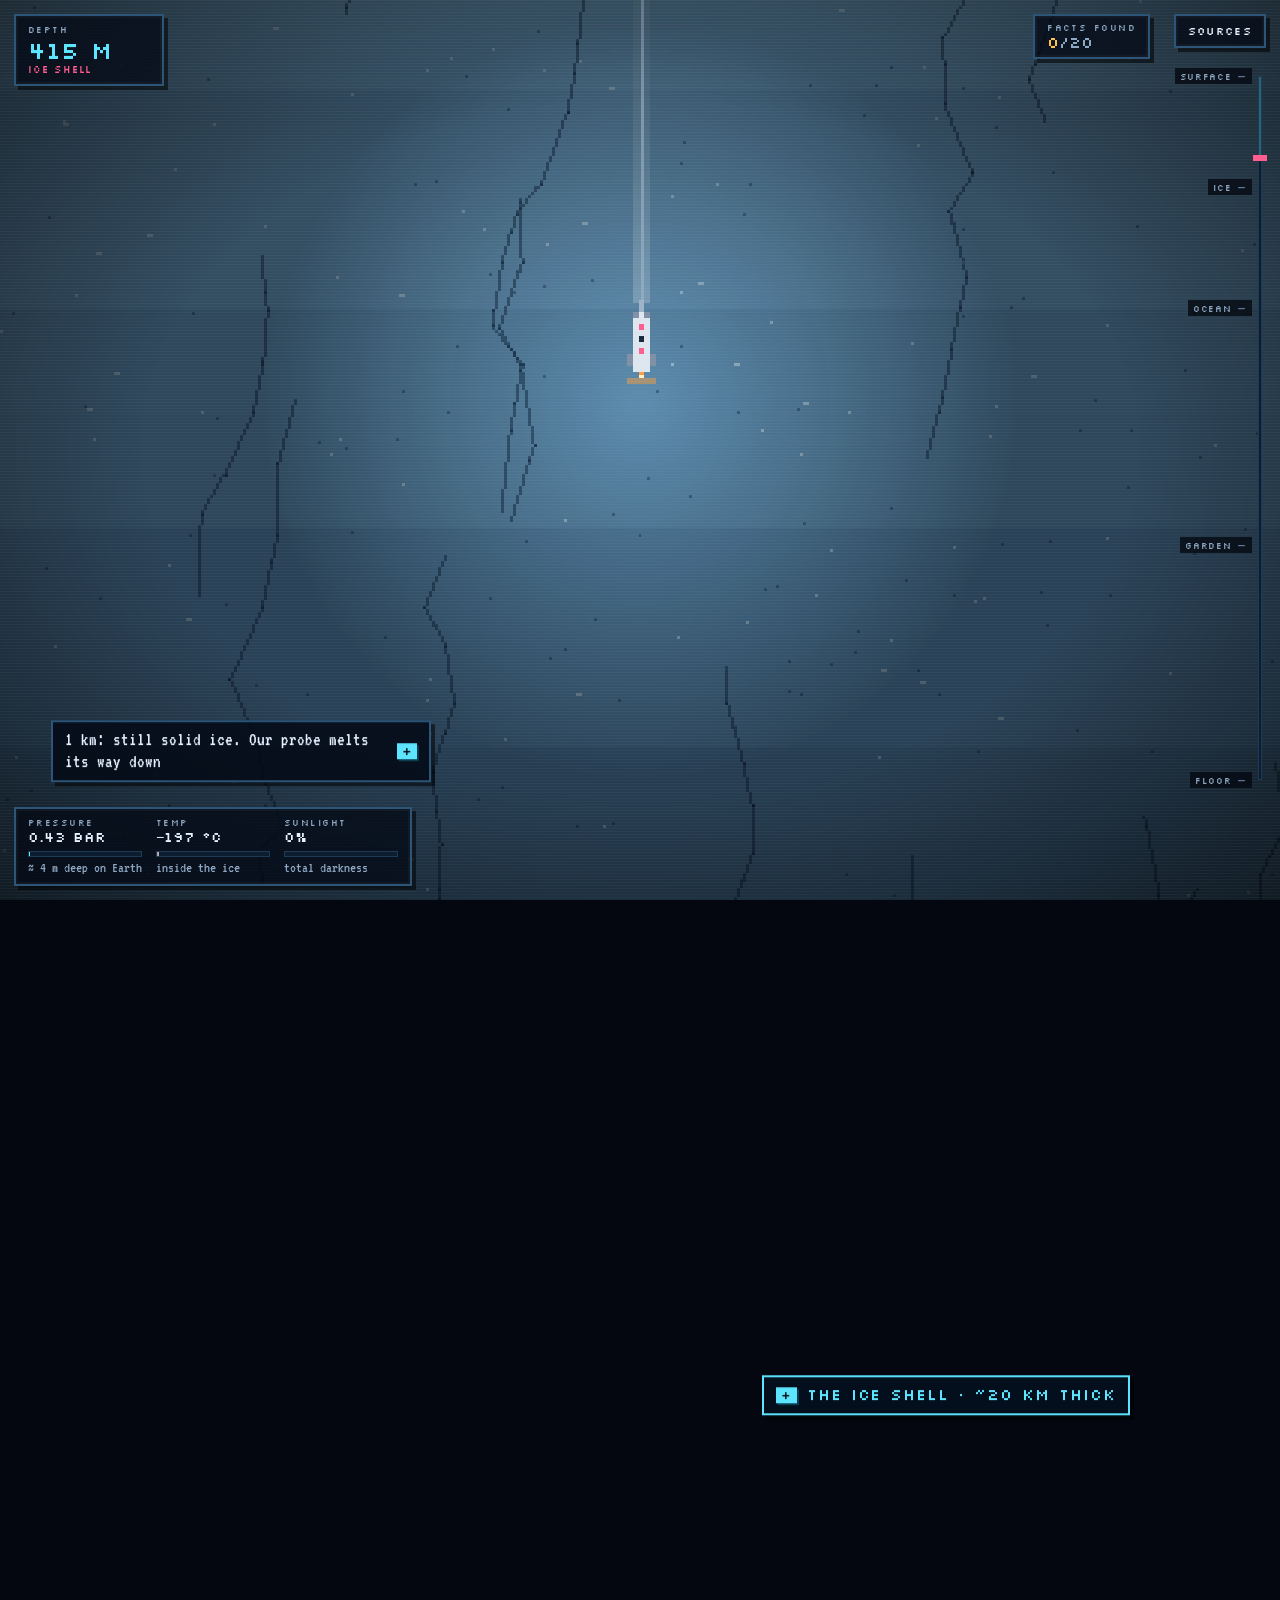
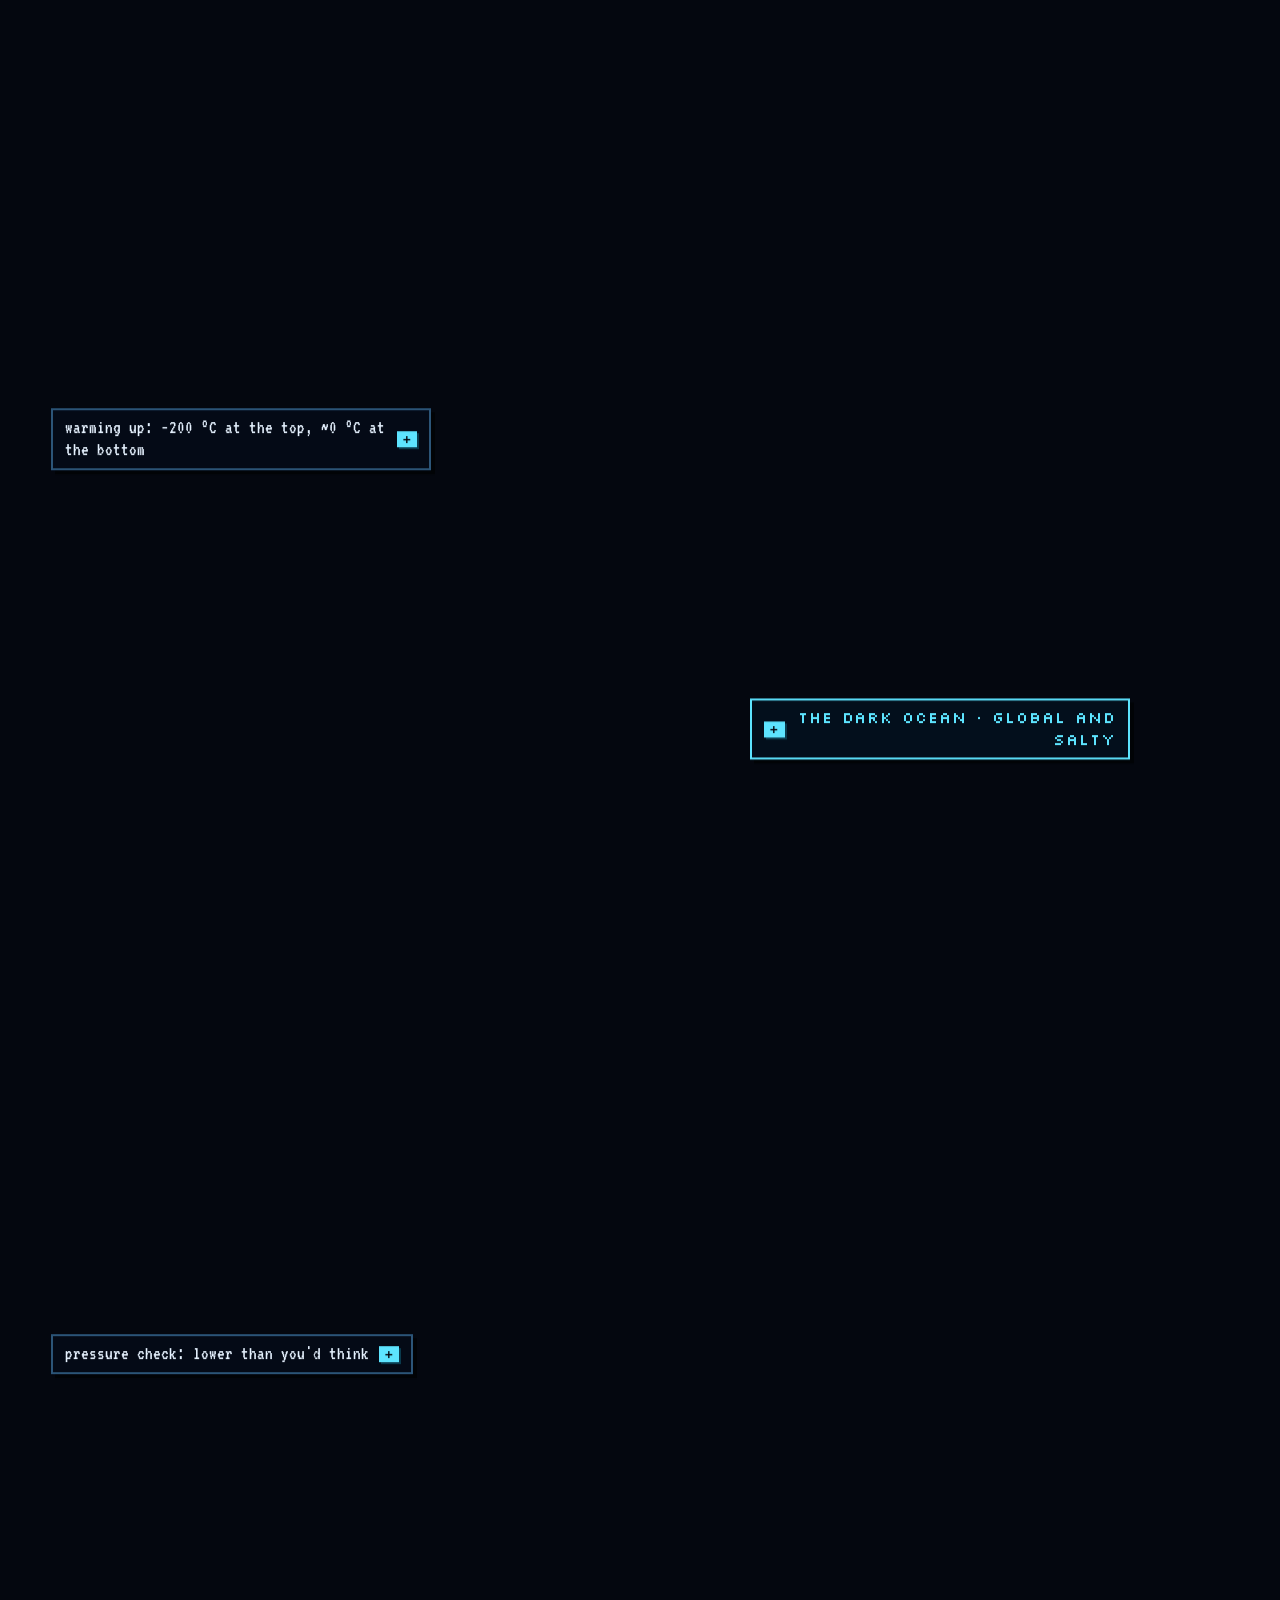
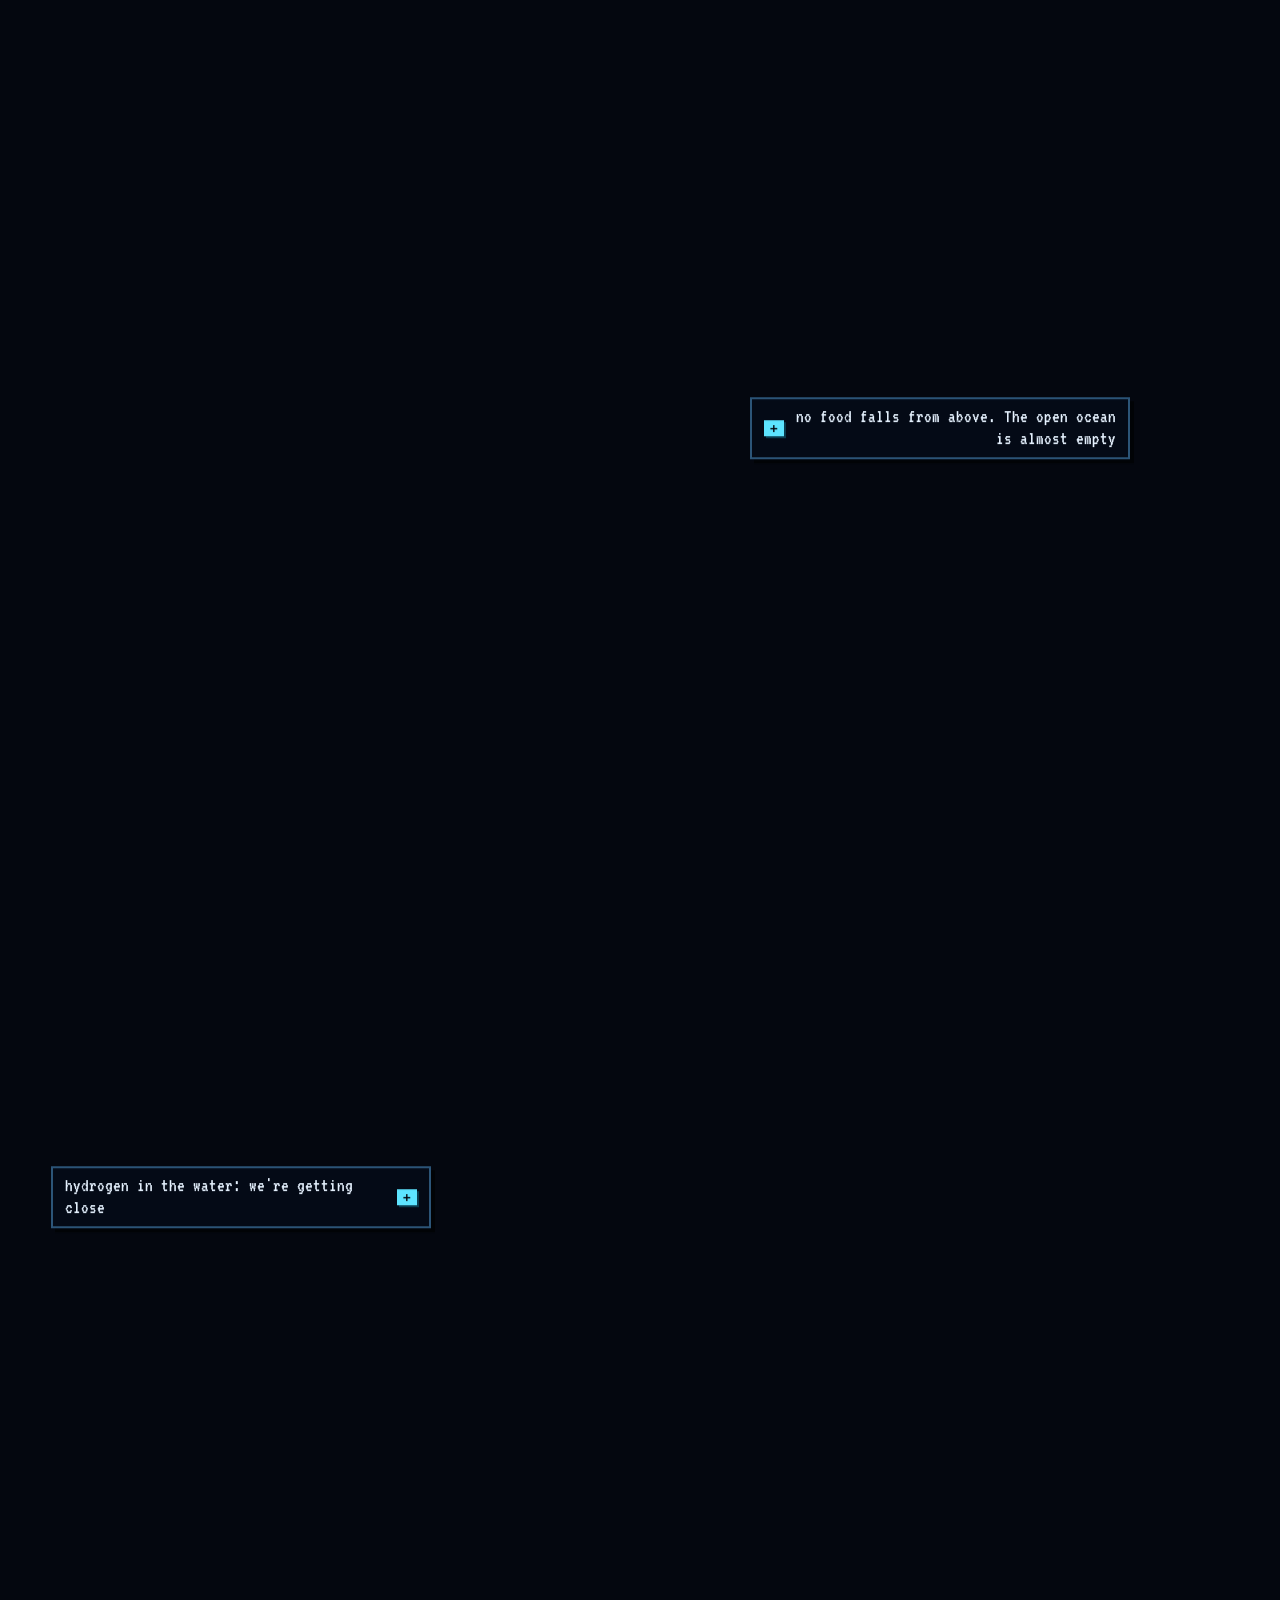
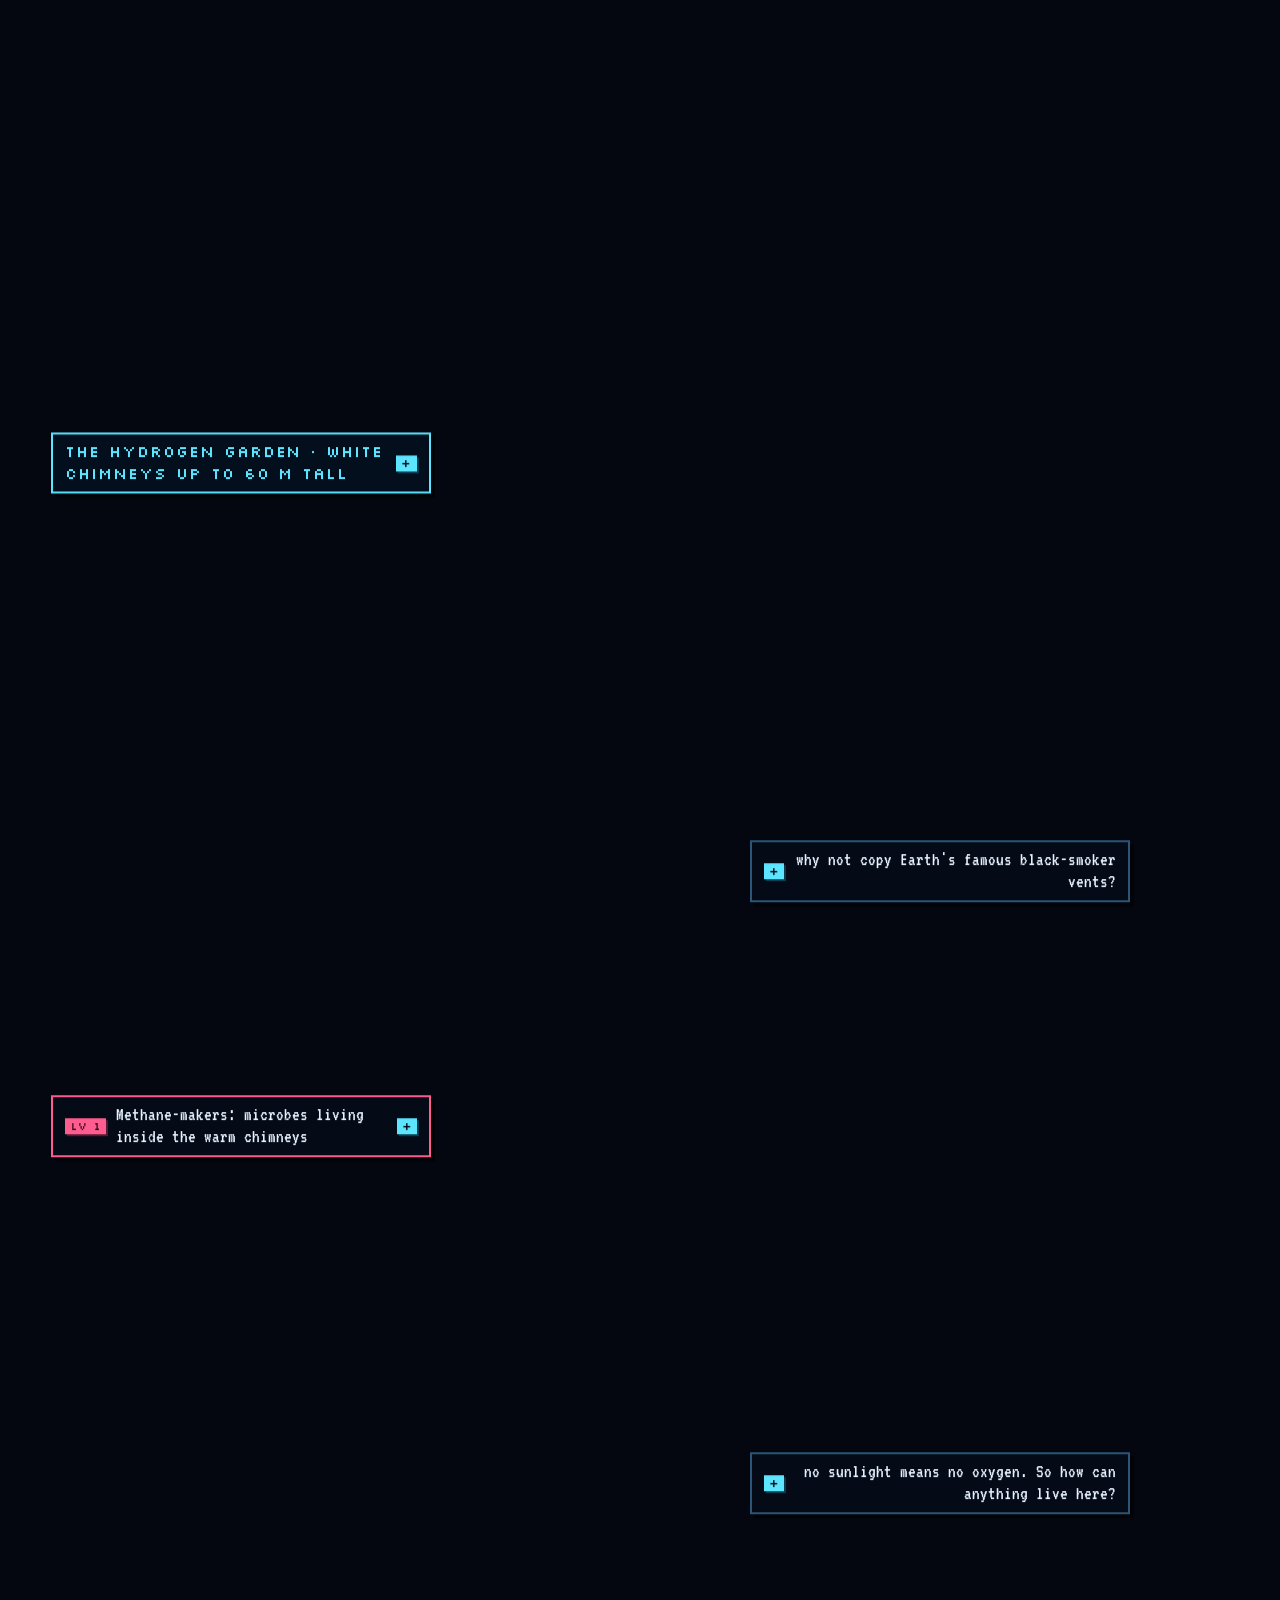
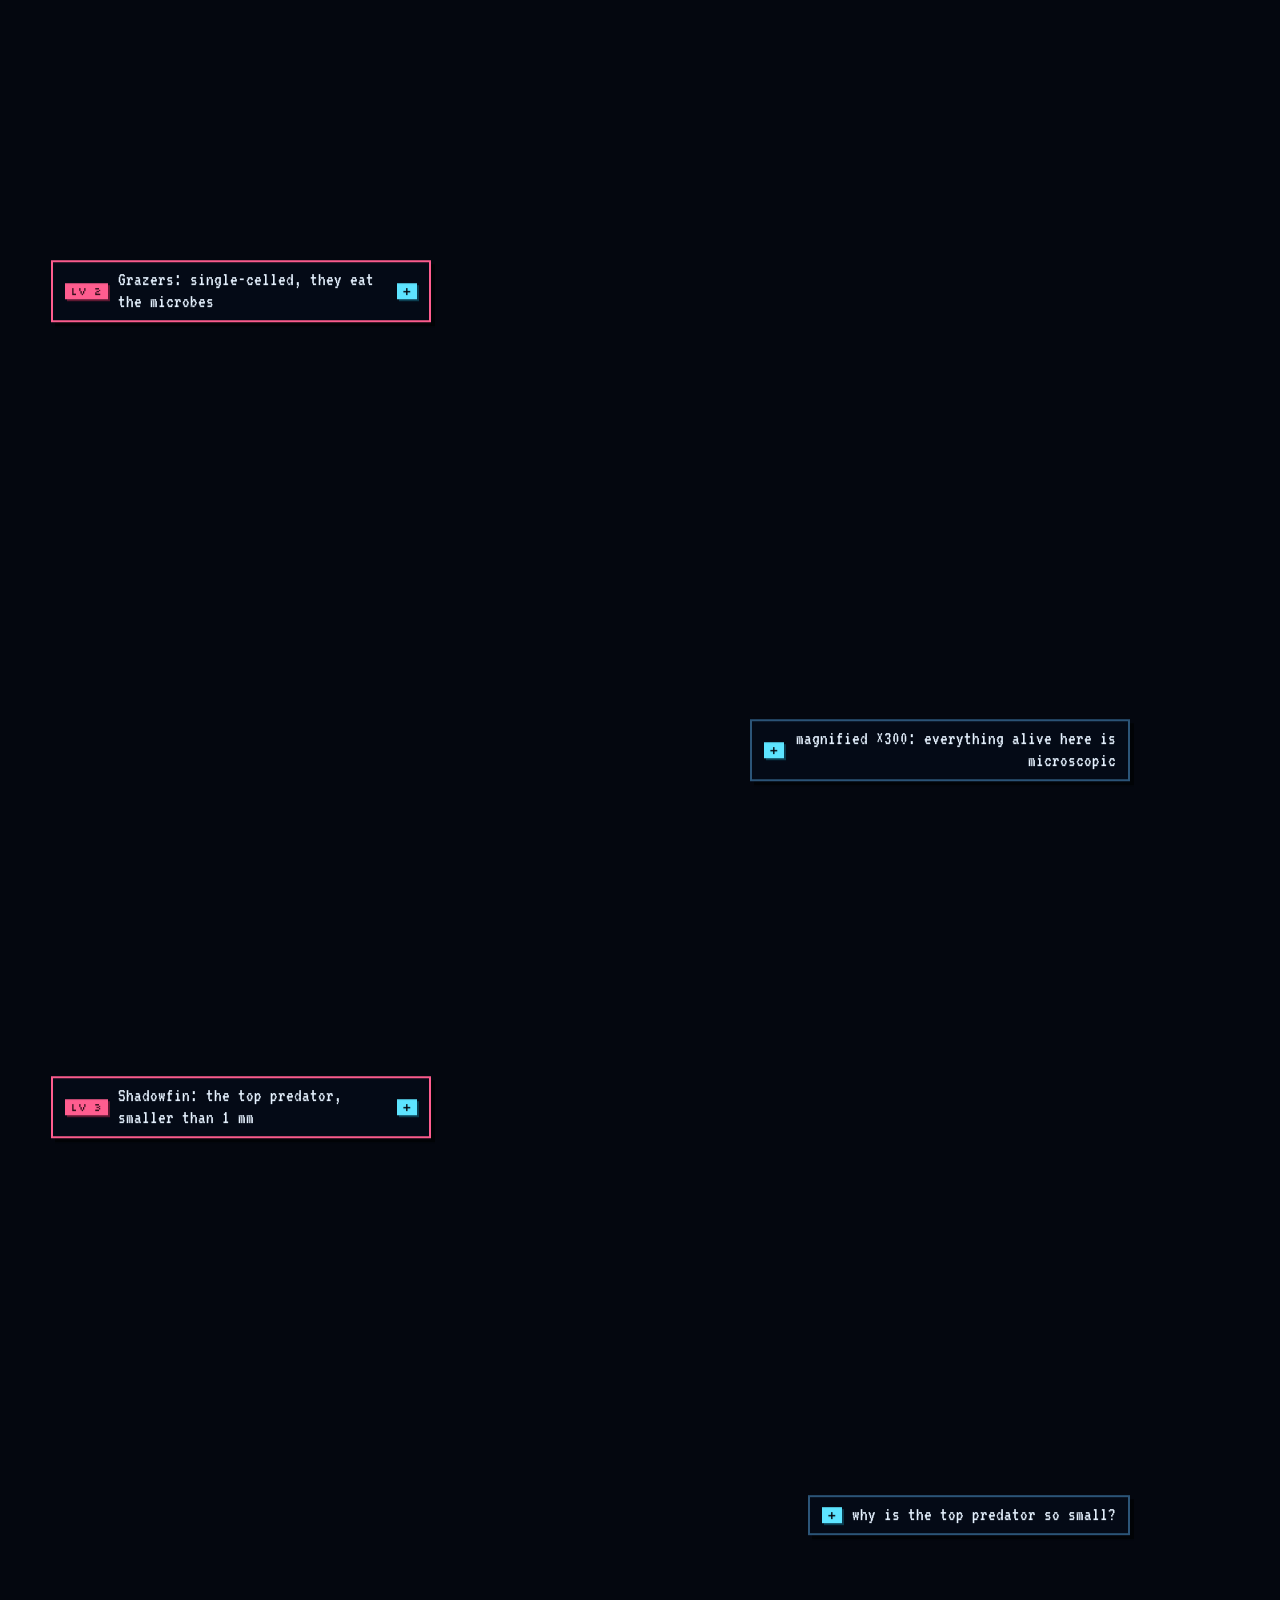
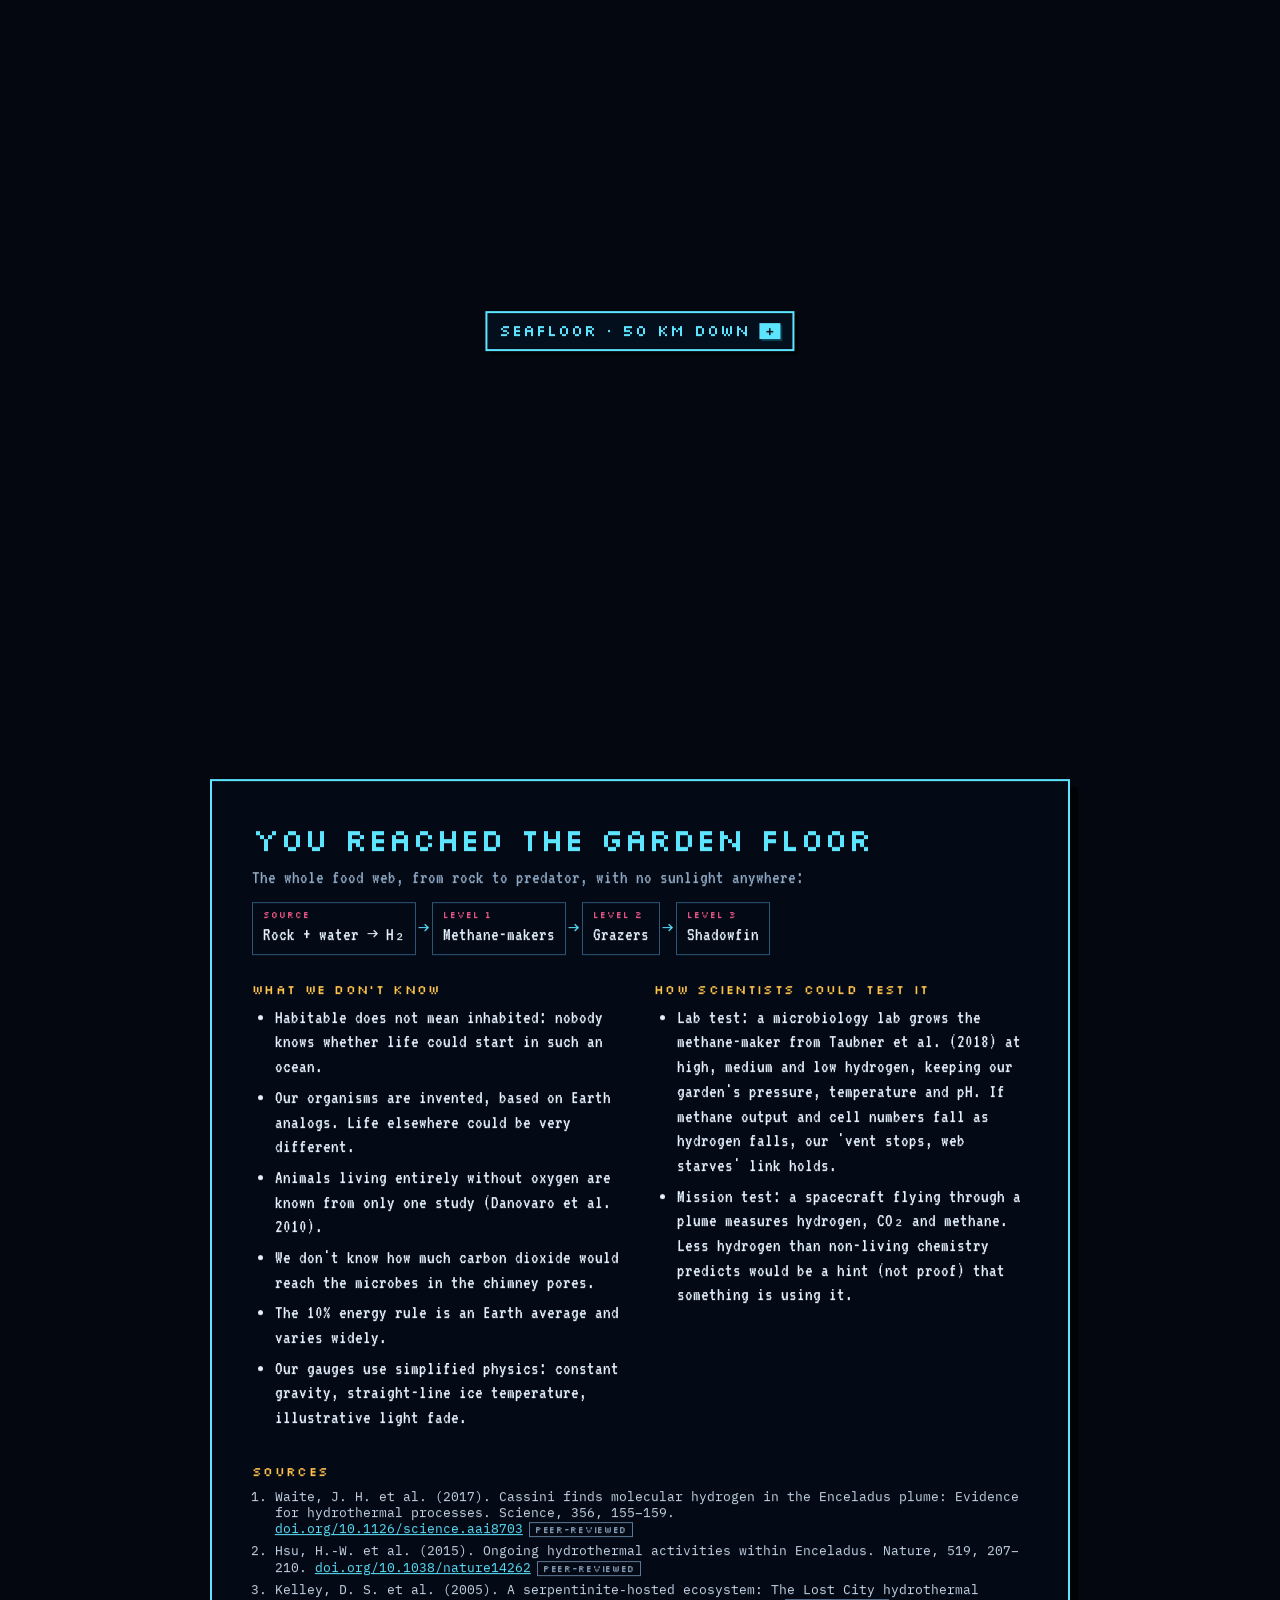
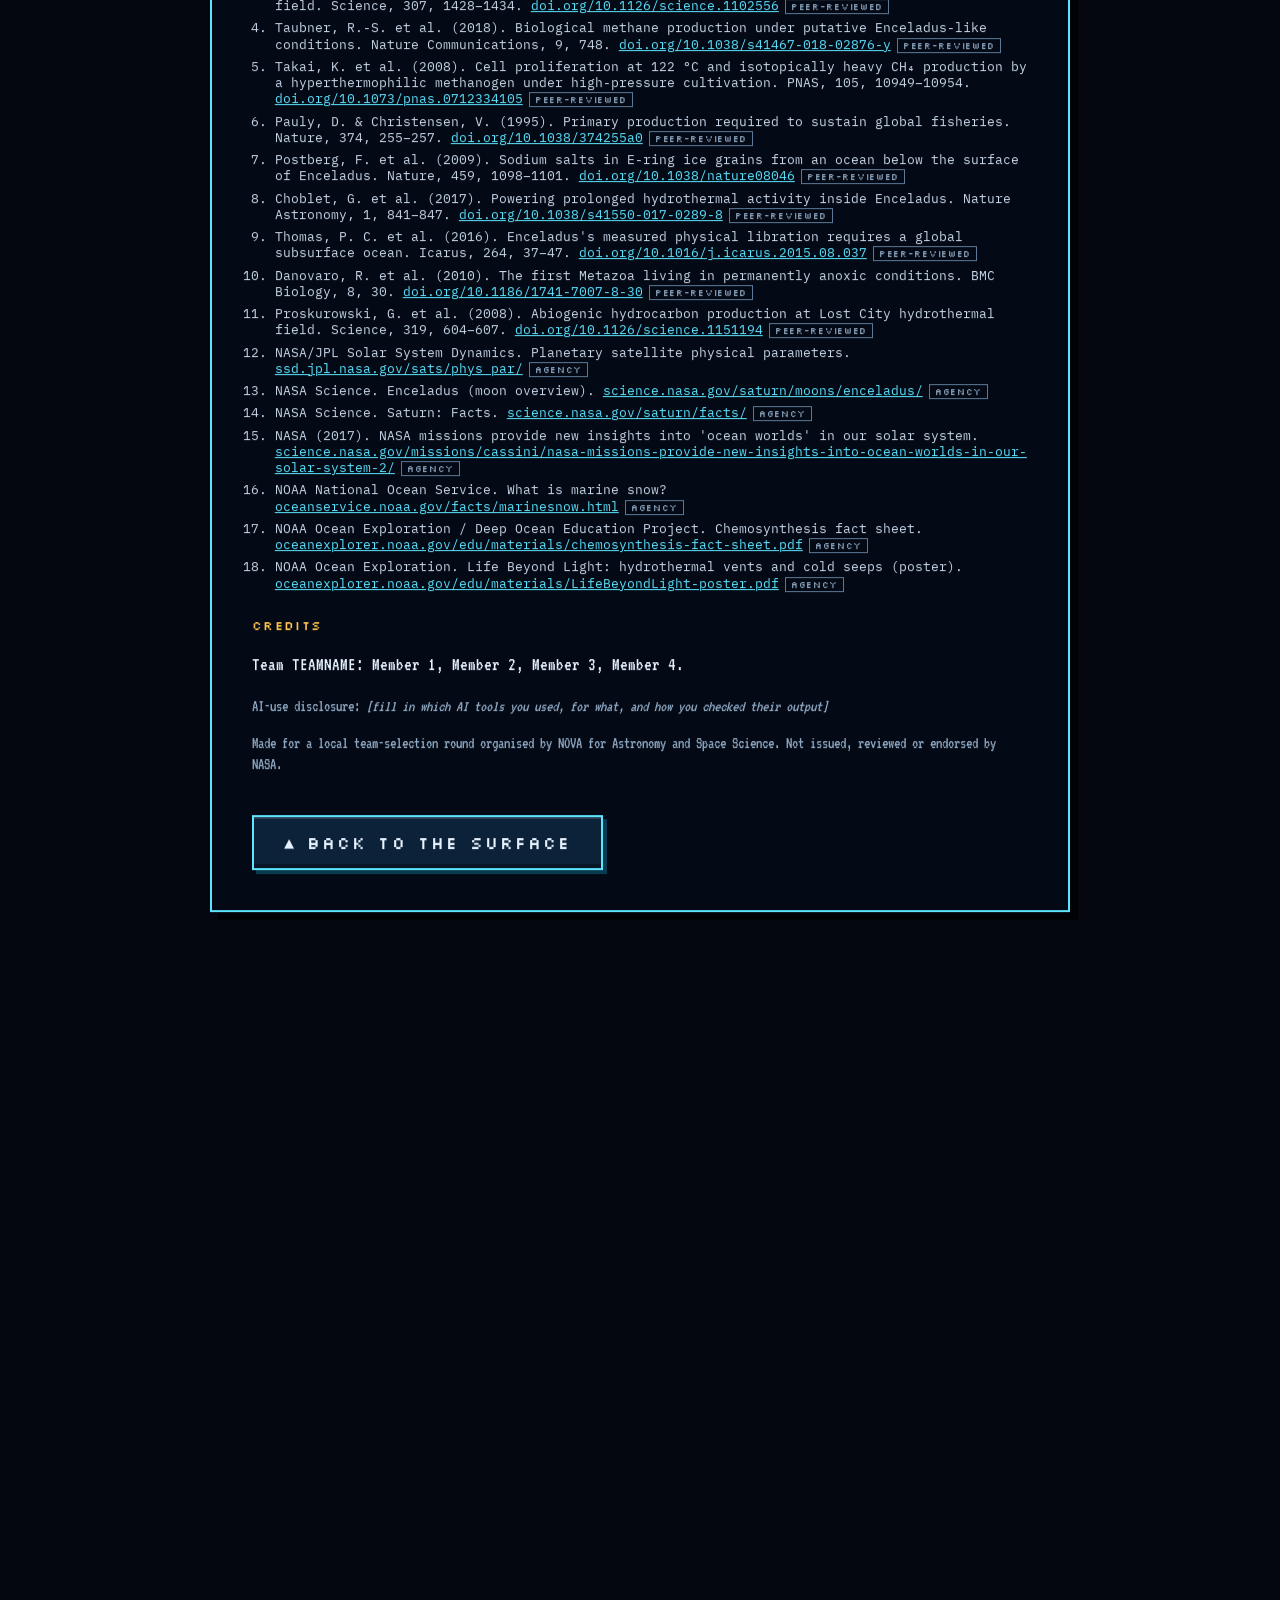
==== index.html @ a2a490cc "Pixel design system pass: readable panels, VT323 body font, mobile layout, facts counter - Shared to" ====
<!doctype html>
<html lang="en">
<head>
  <meta charset="utf-8">
  <meta name="viewport" content="width=device-width, initial-scale=1">
  <title>The Hydrogen Garden</title>
  <meta name="description" content="Scroll-driven dive into a fictional ocean moon where a food web runs on hydrogen instead of sunlight. Built from real science.">
  <link rel="preconnect" href="https://fonts.googleapis.com">
  <link rel="preconnect" href="https://fonts.gstatic.com" crossorigin>
  <link href="https://fonts.googleapis.com/css2?family=IBM+Plex+Mono:wght@400;500;600&family=VT323&family=Silkscreen&display=swap" rel="stylesheet">
  <link rel="stylesheet" href="css/style.css">
  <link rel="stylesheet" href="css/energyflow.css">
</head>
<body>
  <canvas id="scene" aria-hidden="true"></canvas>
  <div class="scanlines" aria-hidden="true"></div>
  <div id="spacer" aria-hidden="true"></div>

  <main id="world">
    <header class="hero" id="hero">
      <p class="hero-kicker">An astrobiology concept · Challenge A</p>
      <h1 class="hero-title" id="heroTitle">The Hydrogen Garden</h1>
      <p class="hero-sub" id="heroSub"></p>
      <ul class="hero-chips">
        <li>fictional world</li><li>real science</li><li>50 km dive</li>
      </ul>
      <button class="btn-pixel" id="beginBtn" type="button">▼ Begin descent ▼</button>
      <p class="hero-note">Scroll to dive · tap any label marked <span class="plus">+</span> to see the science</p>
      <p class="hero-disclaimer">A fictional world built from real science, modelled on Saturn's moon Enceladus and Earth's Lost City vents.
        It is not a claim that life exists anywhere beyond Earth.</p>
    </header>

    <div id="markers"></div>

    <section class="end" id="end" aria-labelledby="endTitle">
      <div class="end-panel">
        <h2 id="endTitle" class="end-title">You reached the garden floor</h2>
        <p class="end-lead">The whole food web, from rock to predator, with no sunlight anywhere:</p>
        <!-- Energy-flow widget mount (owned by js/energyflow.js + css/energyflow.css).
             The list below is the no-JS fallback; the widget replaces it. -->
        <div id="energyFlow">
          <ol class="flow">
            <li><span class="flow-k">Source</span>Rock + water → H₂</li>
            <li><span class="flow-k">Level 1</span>Methane-makers</li>
            <li><span class="flow-k">Level 2</span>Grazers</li>
            <li><span class="flow-k">Level 3</span>Shadowfin</li>
          </ol>
        </div>

        <div class="end-cols">
          <div>
            <h3>What we don't know</h3>
            <ul id="limitsList"></ul>
          </div>
          <div>
            <h3>How scientists could test it</h3>
            <ul id="testsList"></ul>
          </div>
        </div>

        <h3>Sources</h3>
        <ol class="sources" id="sourcesList"></ol>

        <h3>Credits</h3>
        <p id="credits"></p>
        <p class="small">AI-use disclosure: <em>[fill in which AI tools you used, for what, and how you checked their output]</em></p>
        <p class="small">Made for a local team-selection round organised by NOVA for Astronomy and Space Science. Not issued, reviewed or endorsed by NASA.</p>

        <button class="btn-pixel" id="topBtn" type="button">▲ Back to the surface</button>
      </div>
    </section>
  </main>

  <!-- Heads-up display -->
  <div id="hud" class="is-hidden">
    <div class="hud-box hud-depth">
      <span class="hud-label">Depth</span>
      <span class="hud-value" id="depthVal">0 m</span>
      <span class="hud-zone" id="zoneVal">Surface</span>
    </div>

    <a class="hud-box hud-link" href="#end" id="sourcesLink">Sources</a>
    <div class="hud-box hud-found" id="foundBox" title="Science facts you have opened">
      <span class="hud-label">Facts found</span>
      <span class="found-val"><b id="foundN">0</b>/<span id="foundTotal">0</span></span>
    </div>

    <div class="hud-box hud-gauges" aria-live="off">
      <div class="gauge">
        <span class="hud-label">Pressure</span>
        <span class="gauge-val" id="presVal">0 bar</span>
        <span class="gauge-bar"><i id="presBar"></i></span>
        <span class="gauge-sub" id="presSub">no air</span>
      </div>
      <div class="gauge">
        <span class="hud-label">Temp</span>
        <span class="gauge-val" id="tempVal">−201 °C</span>
        <span class="gauge-bar"><i id="tempBar"></i></span>
        <span class="gauge-sub" id="tempSub">surface</span>
      </div>
      <div class="gauge">
        <span class="hud-label">Sunlight</span>
        <span class="gauge-val" id="lightVal">1.1%</span>
        <span class="gauge-bar"><i id="lightBar"></i></span>
        <span class="gauge-sub" id="lightSub">of Earth's</span>
      </div>
    </div>

    <nav class="ruler" aria-label="Jump to depth">
      <div class="ruler-track"><i id="rulerFill"></i><b id="rulerDot"></b></div>
      <div id="rulerTicks"></div>
    </nav>
  </div>

  <!-- Science card -->
  <aside id="card" class="card" role="dialog" aria-modal="false" aria-labelledby="cardTitle" hidden>
    <div class="card-head">
      <div class="card-tags" id="cardTags"></div>
      <button class="card-close" id="cardClose" type="button" aria-label="Close">✕</button>
    </div>
    <h2 class="card-title" id="cardTitle"></h2>
    <div class="card-body" id="cardBody"></div>
  </aside>

  <script src="js/content.js"></script>
  <script src="js/energyflow.js"></script>
  <script src="js/world.js"></script>
  <script src="js/app.js"></script>
</body>
</html>
---- css/style.css ----
/* The Hydrogen Garden: pixel / CRT look */
:root {
  --ink: #e6f2ff;
  --muted: #8ea7c2;
  --dim: #5d7896;
  --panel: rgba(5, 12, 24, 0.82);
  --panel-solid: #07101e;
  --line: #2c5578;
  --accent: #5de4ff;
  --pink: #ff5d8f;
  --evidence: #4fe0a6;
  --assume: #ffc24d;
  --fiction: #b9a2ff;
  --bg: #04070f;
  --vent: #ff9a3d;              /* warm vent heat / energy (garden only) */
  --vent-glow: rgba(255, 154, 61, 0.35);
  --shadow-px: 4px 4px 0 rgba(0, 0, 0, 0.55);   /* hard pixel drop shadow */
  --px: 'Silkscreen', 'Courier New', monospace;
  --body: 'VT323', 'IBM Plex Mono', ui-monospace, monospace;
  --mono: 'IBM Plex Mono', ui-monospace, 'Courier New', monospace;
  --chamfer: polygon(5px 0, calc(100% - 5px) 0, 100% 5px, 100% calc(100% - 5px), calc(100% - 5px) 100%, 5px 100%, 0 calc(100% - 5px), 0 5px);
}

/* Shared pixel panel: use for any boxed UI (labels, cards, widgets) */
.px-panel {
  background: var(--panel-solid);
  border: 2px solid var(--line);
  box-shadow: var(--shadow-px), inset 0 0 0 2px rgba(255, 255, 255, 0.03);
}

* { box-sizing: border-box; }
html, body { margin: 0; }
body {
  background: var(--bg);
  color: var(--ink);
  font-family: var(--body);
  font-size: 19px;
  line-height: 1.3;
  overflow-x: hidden;
  -webkit-font-smoothing: none;
  font-variant-ligatures: none;   /* Pixelify's "fi" ligature looks like an "A" */
  font-feature-settings: "liga" 0, "calt" 0;
}
button, input, select, textarea { font-variant-ligatures: none; font-feature-settings: "liga" 0, "calt" 0; }
::selection { background: var(--accent); color: var(--bg); }

#scene {
  position: fixed; inset: 0;
  width: 100vw; height: 100vh;
  image-rendering: pixelated;
  image-rendering: crisp-edges;
  z-index: 0;
}
.scanlines {
  position: fixed; inset: 0; pointer-events: none; z-index: 1;
  background:
    repeating-linear-gradient(to bottom, rgba(255,255,255,0.035) 0 1px, transparent 1px 3px),
    radial-gradient(ellipse at center, transparent 55%, rgba(0,0,0,0.55) 100%);
}
#spacer { width: 1px; }

/* ---------- world layer (moves with the camera) ---------- */
#world {
  position: fixed; top: 0; left: 0; width: 100%;
  z-index: 2; will-change: transform;
}

/* ---------- hero ---------- */
.hero {
  position: absolute; top: 0; left: 0; right: 0;
  height: 75vh;
  display: flex; flex-direction: column; align-items: center;
  padding: 9vh 16px 0; text-align: center;
}
.hero-kicker {
  font-family: var(--px); font-size: 11px; letter-spacing: 0.18em;
  color: var(--accent); margin: 0 0 10px; text-transform: uppercase;
}
.hero-title {
  font-family: var(--px); font-weight: 400;
  font-size: clamp(30px, 7.4vw, 82px); line-height: 1; margin: 0;
  color: #e4f8ff; text-transform: uppercase; letter-spacing: 0.02em;
  text-shadow: 3px 0 var(--pink), -3px 0 #29d3ff;
}
.hero-sub {
  font-family: var(--body); color: var(--ink); opacity: 0.92;
  margin: 18px 0 14px; max-width: 34em; font-size: clamp(19px, 2vw, 23px); line-height: 1.25;
}
.hero-chips {
  list-style: none; display: flex; gap: 8px; flex-wrap: wrap; justify-content: center;
  padding: 0; margin: 0 0 22px;
}
.hero-chips li {
  font-family: var(--px); font-size: 10px; letter-spacing: 0.1em; text-transform: uppercase;
  color: var(--muted); border: 1px solid var(--line); padding: 3px 8px;
}
.hero-note { color: var(--muted); font-size: 18px; margin: 14px 0 0; }
.hero-disclaimer {
  color: var(--dim); font-size: 16px; line-height: 1.2; max-width: 46em; margin: 8px 0 0;
}
.plus {
  display: inline-block; font-family: var(--px); color: var(--bg); background: var(--accent);
  padding: 0 4px; line-height: 1.3;
}

.btn-pixel {
  font-family: var(--px); font-size: clamp(13px, 1.8vw, 17px); letter-spacing: 0.12em;
  text-transform: uppercase; color: var(--ink);
  background: #0c2238;
  border: 2px solid var(--accent);
  padding: 14px 30px; cursor: pointer;
  box-shadow: 4px 4px 0 #0a3a4d, inset 0 -4px 0 rgba(0,0,0,0.35), inset 0 2px 0 rgba(255,255,255,0.12);
  transition: background .1s, transform .08s steps(2), box-shadow .08s steps(2);
}
.btn-pixel:hover { background: #12324f; }
.btn-pixel:active { transform: translate(4px, 4px); box-shadow: 0 0 0 #0a3a4d, inset 0 4px 0 rgba(0,0,0,0.35); }
#beginBtn { animation: btn-bob 1.6s steps(2) infinite; }
@keyframes btn-bob { 50% { transform: translateY(-3px); } }
#beginBtn:active { animation: none; }
.btn-pixel:focus-visible, .marker-btn:focus-visible, .hud-link:focus-visible, .tick:focus-visible, .card-close:focus-visible {
  outline: 2px solid var(--assume); outline-offset: 3px;
}

/* ---------- depth markers ---------- */
.marker {
  position: absolute; transform: translateY(-50%);
  max-width: min(40vw, 380px);
}
.marker.left  { left: max(16px, 4vw); }
.marker.right { right: calc(3vw + 112px); text-align: right; }
.marker.center { left: 50%; transform: translate(-50%, 0); text-align: center; max-width: min(80vw, 520px); }

.marker-btn, .marker-txt {
  display: inline-flex; align-items: center; gap: 10px;
  font: inherit; font-size: 19px; line-height: 1.15; color: var(--ink); text-align: inherit;
  background: rgba(5, 12, 24, 0.9);
  border: 2px solid var(--line);
  box-shadow: var(--shadow-px);
  padding: 7px 12px;
}
.marker-btn { cursor: pointer; transition: border-color .1s, background .1s, transform .08s steps(2), box-shadow .08s steps(2); }
.marker-btn:hover { border-color: var(--accent); background: #0b1d33; transform: translate(-2px, -2px); box-shadow: 6px 6px 0 rgba(0,0,0,0.55); }
.marker-btn:active { transform: translate(2px, 2px); box-shadow: 2px 2px 0 rgba(0,0,0,0.55); }
.marker-btn.is-seen { border-color: #1d3a57; }
.marker-btn.is-seen .tag-plus { background: var(--dim); animation: none; }
.marker.right .marker-btn { flex-direction: row-reverse; }

.marker .rule { display: none; }
.marker .tag-plus {
  flex: none; font-family: var(--px); font-size: 11px; line-height: 1;
  color: var(--bg); background: var(--accent); padding: 3px 5px 2px;
  box-shadow: 2px 2px 0 #0a3a4d;
  animation: plus-blink 1.2s steps(1) infinite;
}
@keyframes plus-blink { 50% { background: #b8f4ff; } }
.marker.zone .marker-btn, .marker.zone .marker-txt {
  font-family: var(--px); font-size: clamp(12px, 1.5vw, 16px); letter-spacing: 0.06em;
  color: var(--accent); text-transform: uppercase; line-height: 1.35;
  border-color: var(--accent); background: rgba(4, 16, 30, 0.94);
}
.marker.level .marker-btn { border-color: var(--pink); }
.marker.level .lv {
  flex: none; font-family: var(--px); font-size: 10px; letter-spacing: 0.08em;
  color: #2a0b16; background: var(--pink); padding: 3px 6px 2px;
  box-shadow: 2px 2px 0 #5a1730;
}

/* ---------- end section ---------- */
.end { position: absolute; left: 0; right: 0; padding: 0 16px 10vh; }
.end-panel {
  max-width: 860px; margin: 0 auto;
  background: rgba(5, 11, 22, 0.96);
  border: 2px solid var(--accent);
  box-shadow: 8px 8px 0 rgba(0,0,0,0.6), 0 0 0 2px #04070f;
  padding: clamp(18px, 4vw, 40px);
}
.end-title {
  font-family: var(--px); font-weight: 400; text-transform: uppercase; color: var(--accent);
  font-size: clamp(20px, 3.4vw, 32px); margin: 0 0 8px; line-height: 1.15;
}
.end h3 {
  font-family: var(--px); font-weight: 400; font-size: 13px; letter-spacing: 0.1em;
  text-transform: uppercase; color: var(--assume); margin: 26px 0 8px;
}
.end-lead { color: var(--muted); margin: 0 0 12px; }
.end ul, .end ol { padding-left: 1.2em; margin: 0; }
.end li { margin: 0 0 6px; }
.end-cols { display: grid; grid-template-columns: 1fr 1fr; gap: 8px 28px; }
.flow {
  list-style: none; padding: 0 !important; display: flex; flex-wrap: wrap; gap: 6px; align-items: stretch;
}
.flow li {
  display: flex; flex-direction: column; gap: 2px;
  border: 1px solid var(--line); padding: 6px 10px; margin: 0 !important; position: relative;
}
.flow li:not(:last-child)::after {
  content: "→"; position: absolute; right: -14px; top: 50%; transform: translateY(-50%);
  color: var(--accent); z-index: 1;
}
.flow li:not(:last-child) { margin-right: 10px !important; }
.flow-k { font-family: var(--px); font-size: 9px; letter-spacing: 0.1em; color: var(--pink); text-transform: uppercase; }
.sources li { font-family: var(--mono); font-size: 12.5px; color: #c9d8ea; }
.sources a, .card a { color: var(--accent); word-break: break-word; }
.src-type {
  font-family: var(--px); font-size: 9px; letter-spacing: 0.08em; text-transform: uppercase;
  border: 1px solid var(--dim); color: var(--muted); padding: 1px 5px; margin-left: 6px; white-space: nowrap;
}
.small { font-size: 16px; color: var(--muted); }
#topBtn { margin-top: 24px; }

/* ---------- HUD ---------- */
#hud { position: fixed; inset: 0; pointer-events: none; z-index: 5; transition: opacity .4s; }
#hud.is-hidden { opacity: 0; }
#hud .hud-gauges, #hud .ruler { transition: opacity .3s; }
#hud.at-end .hud-gauges, #hud.at-end .ruler { opacity: 0; pointer-events: none; }
#hud.at-end .tick { pointer-events: none; }
#hud.is-hidden * { pointer-events: none !important; }
.hud-box {
  position: absolute; pointer-events: auto;
  background: var(--panel); border: 2px solid var(--line);
  box-shadow: var(--shadow-px), inset 0 0 0 2px rgba(255,255,255,0.03);
  padding: 8px 12px;
}
.hud-label {
  display: block; font-family: var(--px); font-size: 9px; letter-spacing: 0.16em;
  text-transform: uppercase; color: var(--muted);
}
.hud-depth { top: 14px; left: 14px; min-width: 150px; }
.hud-value { display: block; font-family: var(--px); font-size: 24px; color: var(--accent); line-height: 1.15; }
.hud-zone { display: block; font-family: var(--px); font-size: 10px; letter-spacing: 0.08em; color: var(--pink); text-transform: uppercase; }
.hud-link {
  top: 14px; right: 14px; font-family: var(--px); font-size: 11px; letter-spacing: 0.12em;
  text-transform: uppercase; color: var(--ink); text-decoration: none;
}
.hud-link:hover { border-color: var(--accent); }
.hud-found { top: 14px; right: 130px; padding: 6px 12px; pointer-events: none; }
.found-val { display: block; font-family: var(--px); font-size: 16px; color: var(--muted); line-height: 1.1; }
.found-val b { font-weight: 400; color: var(--assume); }
.hud-found.bump { animation: found-bump .3s steps(3); }
.hud-found.all { border-color: var(--evidence); }
.hud-found.all .found-val b { color: var(--evidence); }
@keyframes found-bump { 50% { transform: translateY(-4px) scale(1.08); border-color: var(--assume); } }

.hud-gauges {
  bottom: 14px; left: 14px; display: grid; grid-template-columns: repeat(3, minmax(110px, 1fr)); gap: 14px;
}
.gauge-val { display: block; font-family: var(--px); font-size: 14px; color: var(--ink); white-space: nowrap; }
.gauge-bar { display: block; height: 6px; background: #0d1d30; margin: 4px 0 3px; border: 1px solid #1d3a57; }
.gauge-bar i { display: block; height: 100%; width: 0; background: var(--accent); }
#tempBar { background: linear-gradient(90deg, #5d9dff, #ffb15d); }
#lightBar { background: #ffe58a; }
.gauge-sub { display: block; font-size: 15px; line-height: 1.1; color: var(--muted); white-space: nowrap; }

.ruler { position: absolute; top: 76px; bottom: 120px; right: 18px; width: 120px; pointer-events: none; }
.ruler-track { position: absolute; right: 0; top: 0; bottom: 0; width: 4px; background: #0d1d30; border: 1px solid #1d3a57; }
.ruler-track i { position: absolute; left: 0; right: 0; top: 0; height: 0; background: rgba(93,228,255,0.35); }
.ruler-track b {
  position: absolute; right: -6px; width: 14px; height: 6px; background: var(--pink);
  transform: translateY(-50%); top: 0;
}
.tick {
  position: absolute; right: 10px; transform: translateY(-50%);
  pointer-events: auto; cursor: pointer;
  font-family: var(--px); font-size: 9px; letter-spacing: 0.08em; text-transform: uppercase;
  color: var(--muted); background: rgba(4, 8, 16, 0.78); border: 0; padding: 3px 5px 2px; white-space: nowrap;
}
.tick::after { content: " —"; color: var(--dim); }
.tick:hover { color: var(--accent); }

/* ---------- science card ---------- */
.card {
  position: fixed; z-index: 10; right: 16px; top: 50%; transform: translateY(-50%);
  width: min(470px, calc(100vw - 32px)); max-height: min(80vh, 740px); overflow-y: auto;
  background: var(--panel-solid); border: 2px solid var(--accent);
  padding: 0 20px 20px;
  box-shadow: 6px 6px 0 rgba(0,0,0,0.6), 0 0 0 2px #04070f, 0 0 40px rgba(93,228,255,0.15);
  animation: card-pop .22s steps(4) both;
  scrollbar-color: var(--line) transparent; scrollbar-width: thin;
}
@keyframes card-pop {
  from { transform: translateY(-50%) scale(0.85); opacity: 0; }
  to   { transform: translateY(-50%) scale(1); opacity: 1; }
}
.card[hidden] { display: none; }
.card-head {
  position: sticky; top: 0; z-index: 1;
  display: flex; justify-content: space-between; align-items: center; gap: 10px;
  margin: 0 -20px; padding: 10px 12px 10px 20px;
  background: repeating-linear-gradient(90deg, #0d2a40 0 4px, #0b2438 4px 8px);
  border-bottom: 2px solid var(--accent);
}
.card-tags { display: flex; gap: 6px; flex-wrap: wrap; }
.chip {
  font-family: var(--px); font-size: 9px; letter-spacing: 0.1em; text-transform: uppercase;
  padding: 3px 7px 2px; color: #04110b;
}
.chip.evidence { background: var(--evidence); }
.chip.assumption { background: var(--assume); color: #1d1300; }
.chip.fiction { background: var(--fiction); color: #120a2a; }
.card-close {
  font: 14px var(--px); color: var(--ink); background: #3a1424; border: 2px solid var(--pink);
  width: 32px; height: 32px; cursor: pointer; flex: none; box-shadow: 2px 2px 0 #000;
}
.card-close:hover { background: var(--pink); color: var(--bg); }
.card-close:active { transform: translate(2px, 2px); box-shadow: none; }
.card-title { font-family: var(--px); font-weight: 400; font-size: 18px; line-height: 1.25; color: var(--accent); margin: 14px 0 10px; text-transform: uppercase; }
.card-body { font-size: 20px; line-height: 1.3; }
.card-body p { margin: 0 0 10px; }
.card-body .eq {
  font-family: var(--mono); font-weight: 600; text-align: center; color: var(--ink);
  border: 1px dashed var(--line); padding: 8px; background: #0a1628;
}
.card-sec { margin-top: 14px; padding-left: 10px; border-left: 3px solid; }
.card-sec.ev { border-color: var(--evidence); }
.card-sec.as { border-color: var(--assume); }
.card-sec h4 { font-family: var(--px); font-weight: 400; font-size: 10px; letter-spacing: 0.12em; text-transform: uppercase; margin: 0 0 6px; }
.card-sec.ev h4 { color: var(--evidence); }
.card-sec.as h4 { color: var(--assume); }
.card-sec ul { margin: 0; padding-left: 1.1em; }
.card-sec li { margin-bottom: 4px; font-size: 19px; line-height: 1.25; }
.card-src { margin-top: 14px; font-size: 17px; color: var(--muted); }
.card-src li { font-family: var(--mono); font-size: 12px; }
.card-src ol { padding-left: 1.2em; margin: 4px 0 0; }

.coins { margin: 6px 0 12px; display: grid; gap: 6px; }
.coin-row { display: grid; grid-template-columns: 112px 1fr 64px; align-items: center; gap: 8px; font-size: 17px; }
.coin-bar { height: 10px; background: #0d1d30; border: 1px solid #1d3a57; }
.coin-bar i { display: block; height: 100%; min-width: 2px; background: var(--assume); }
.coin-n { text-align: right; font-family: var(--px); font-size: 11px; color: var(--assume); }
.coin-note { font-size: 16px; color: var(--muted); margin: -4px 0 10px; }

/* ---------- small screens ---------- */
@media (max-width: 700px) {
  body { font-size: 18px; }
  .marker, .marker.left, .marker.right { max-width: calc(100vw - 56px); }
  .marker.left { left: 12px; }
  .marker.right { right: 12px; }
  .marker .rule { display: none; }
  .marker-btn, .marker-txt { font-size: 18px; padding: 6px 10px; gap: 8px; box-shadow: 3px 3px 0 rgba(0,0,0,0.55); }
  .marker.zone .marker-btn, .marker.zone .marker-txt { font-size: 12px; }
  .hud-depth { top: 8px; left: 8px; min-width: 0; padding: 5px 9px; }
  .hud-value { font-size: 17px; }
  .hud-link { top: 8px; right: 8px; font-size: 10px; padding: 6px 9px; }
  .hud-found { top: 44px; right: 8px; padding: 4px 8px; }
  .hud-found .hud-label { display: none; }
  .found-val { font-size: 12px; }
  .found-val::before { content: "★ "; color: var(--assume); }
  .hud-gauges { left: 8px; right: 8px; bottom: 8px; grid-template-columns: repeat(3, 1fr); gap: 8px; padding: 5px 9px; }
  .gauge-val { font-size: 11px; }
  .gauge-bar { margin: 3px 0 0; height: 5px; }
  .gauge-sub { display: none; }
  .ruler { display: none; }
  .end-cols { grid-template-columns: 1fr; }
  .card {
    right: 0; left: 0; top: auto; bottom: 0; transform: none; width: 100%; max-height: 74vh;
    border-width: 2px 0 0; padding: 0 16px 24px;
    animation: sheet-up .22s steps(4) both;
  }
  .card-head { margin: 0 -16px; padding: 8px 10px 8px 16px; }
  .card-body { font-size: 19px; }
  .coin-row { grid-template-columns: 92px 1fr 52px; }
}
@keyframes sheet-up { from { transform: translateY(40%); opacity: 0; } to { transform: none; opacity: 1; } }

@media (prefers-reduced-motion: reduce) {
  *, *::before, *::after { transition: none !important; animation: none !important; }
}
---- css/energyflow.css ----
/* Energy-flow widget — owned by Codex. See AGENTS.md. Scope all rules under #energyFlow. */
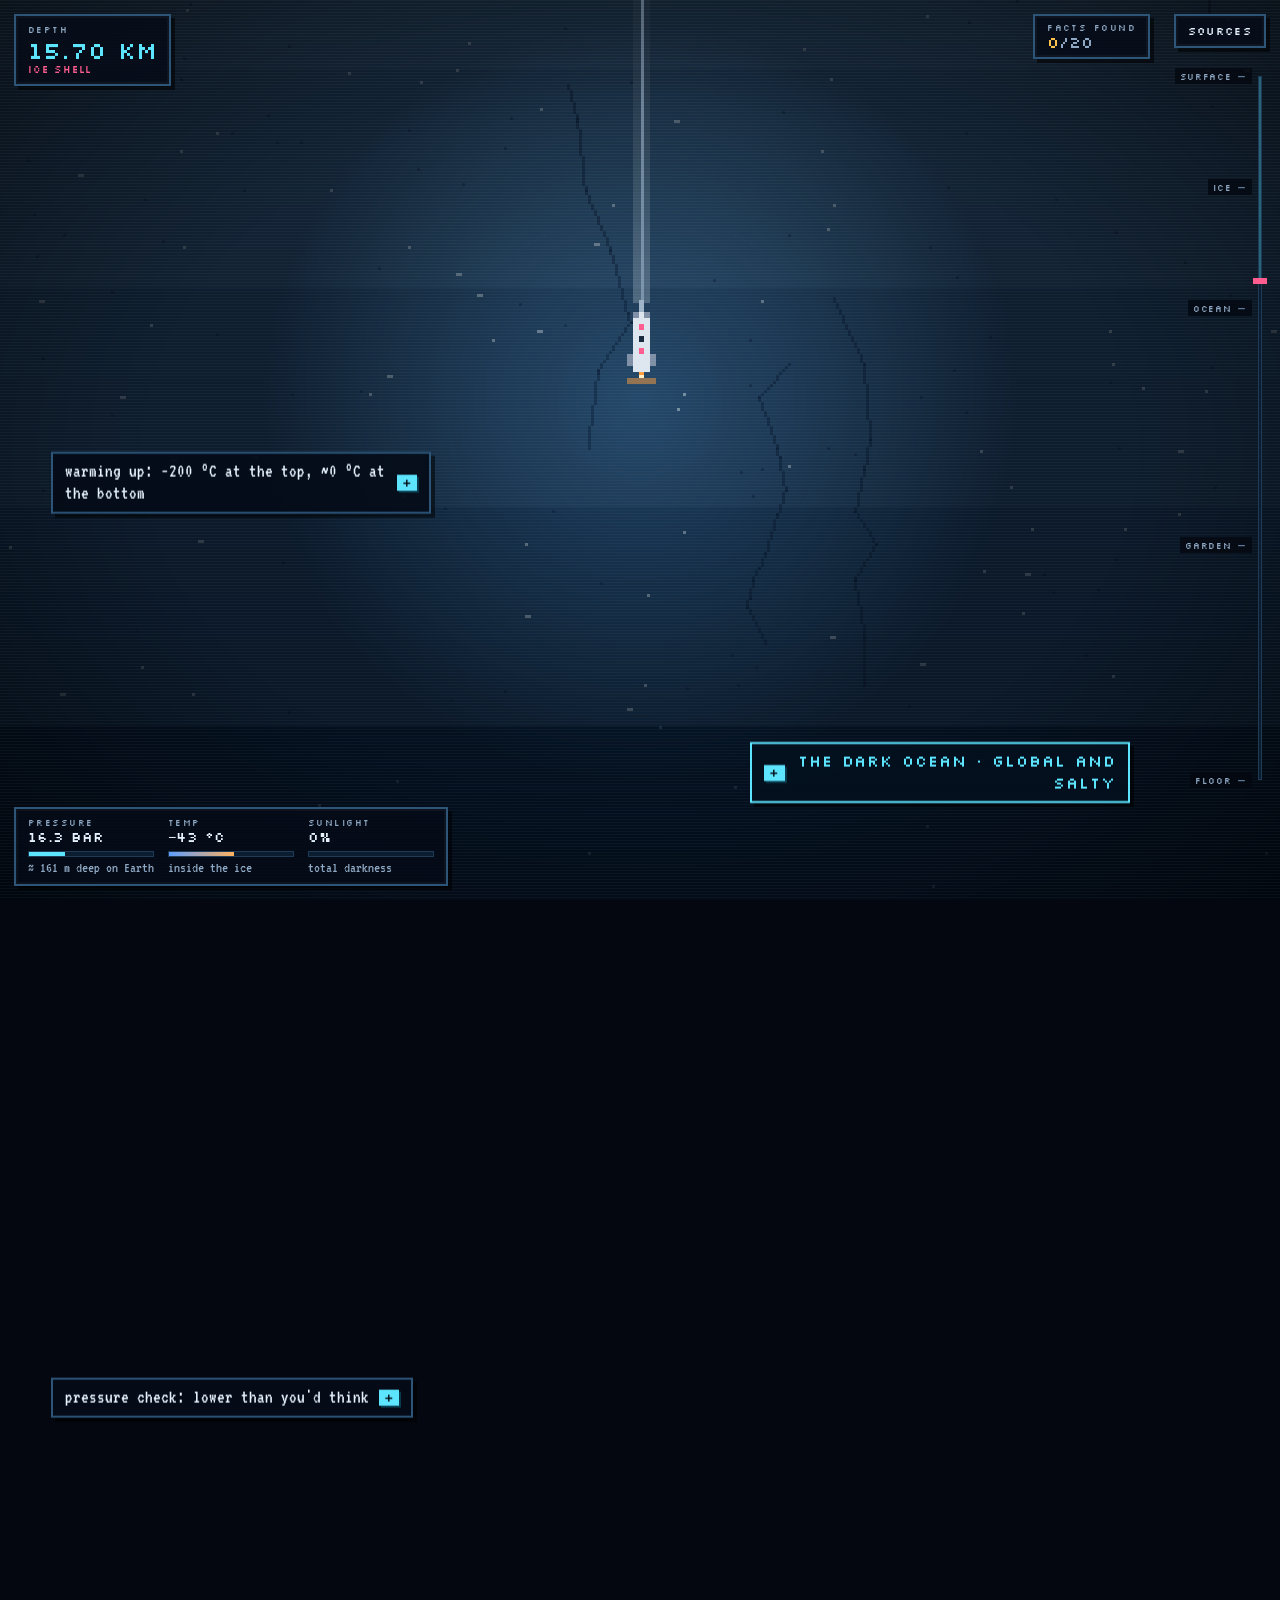
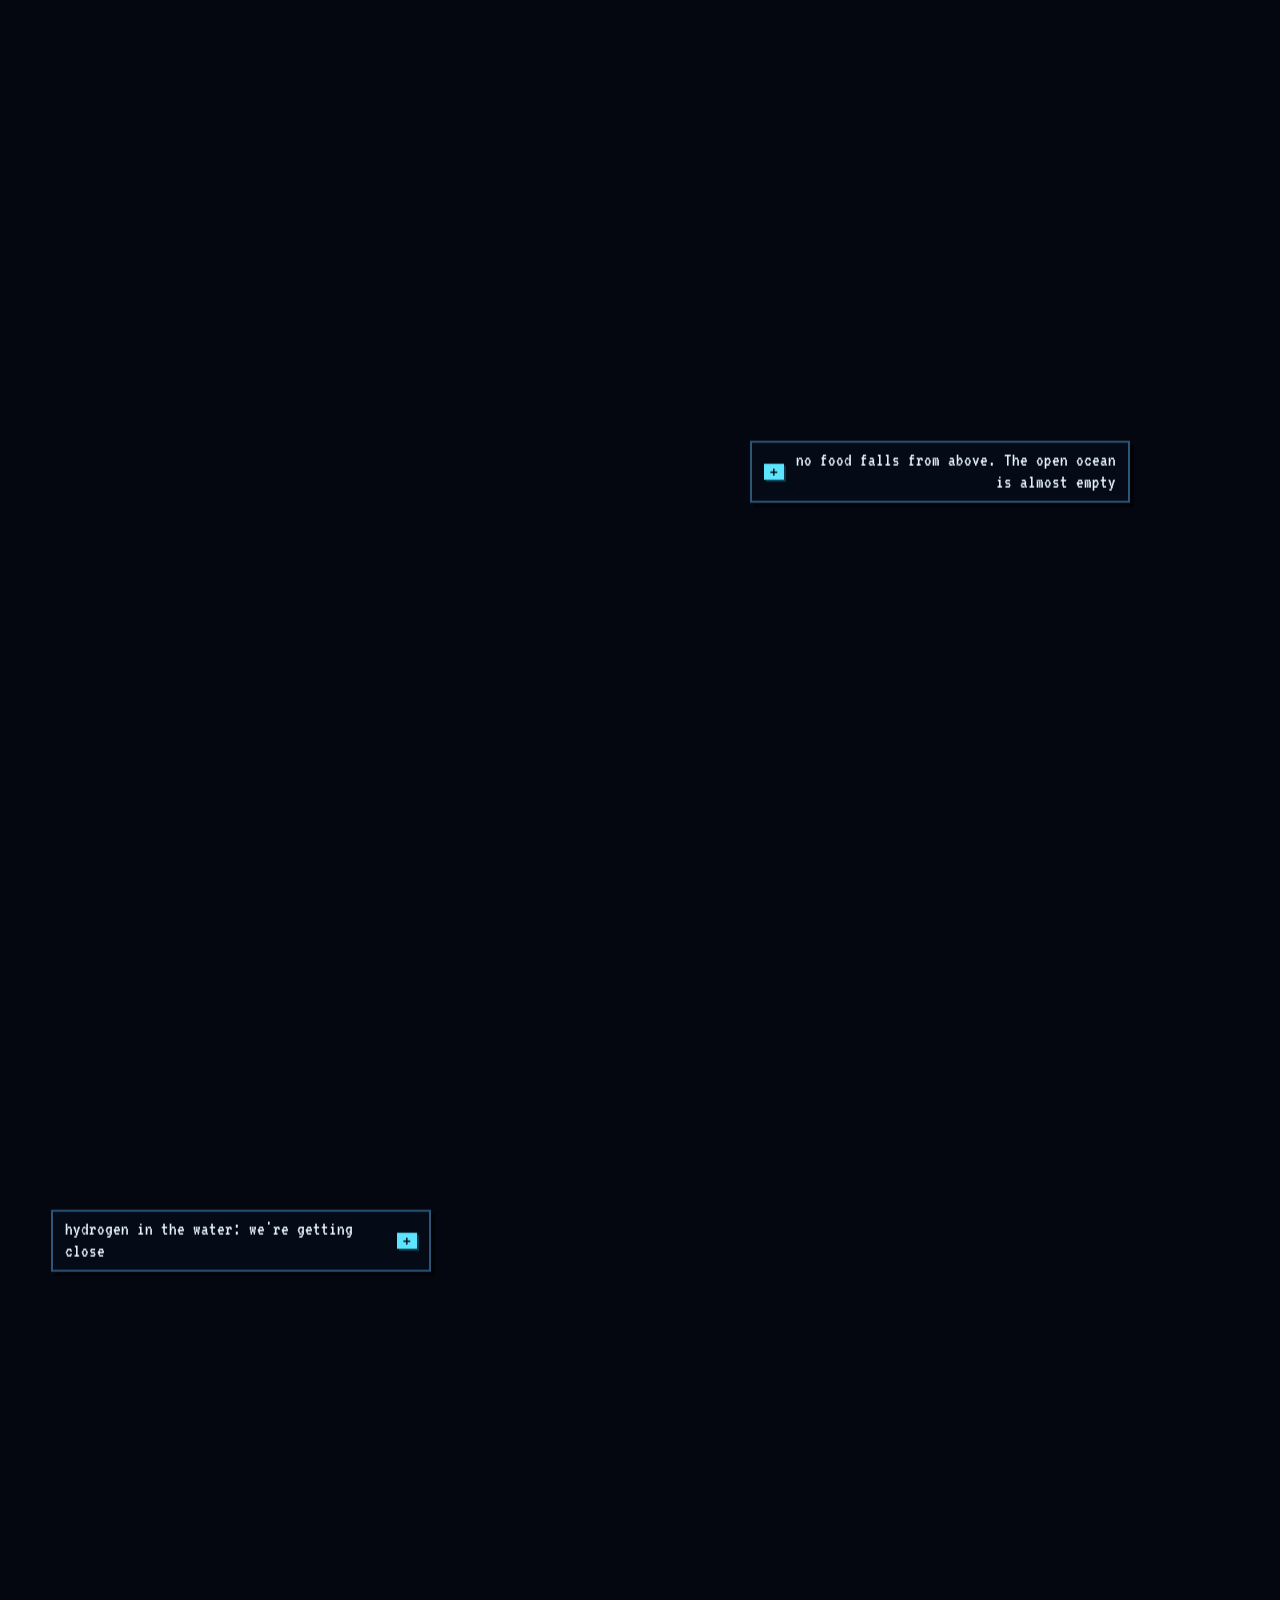
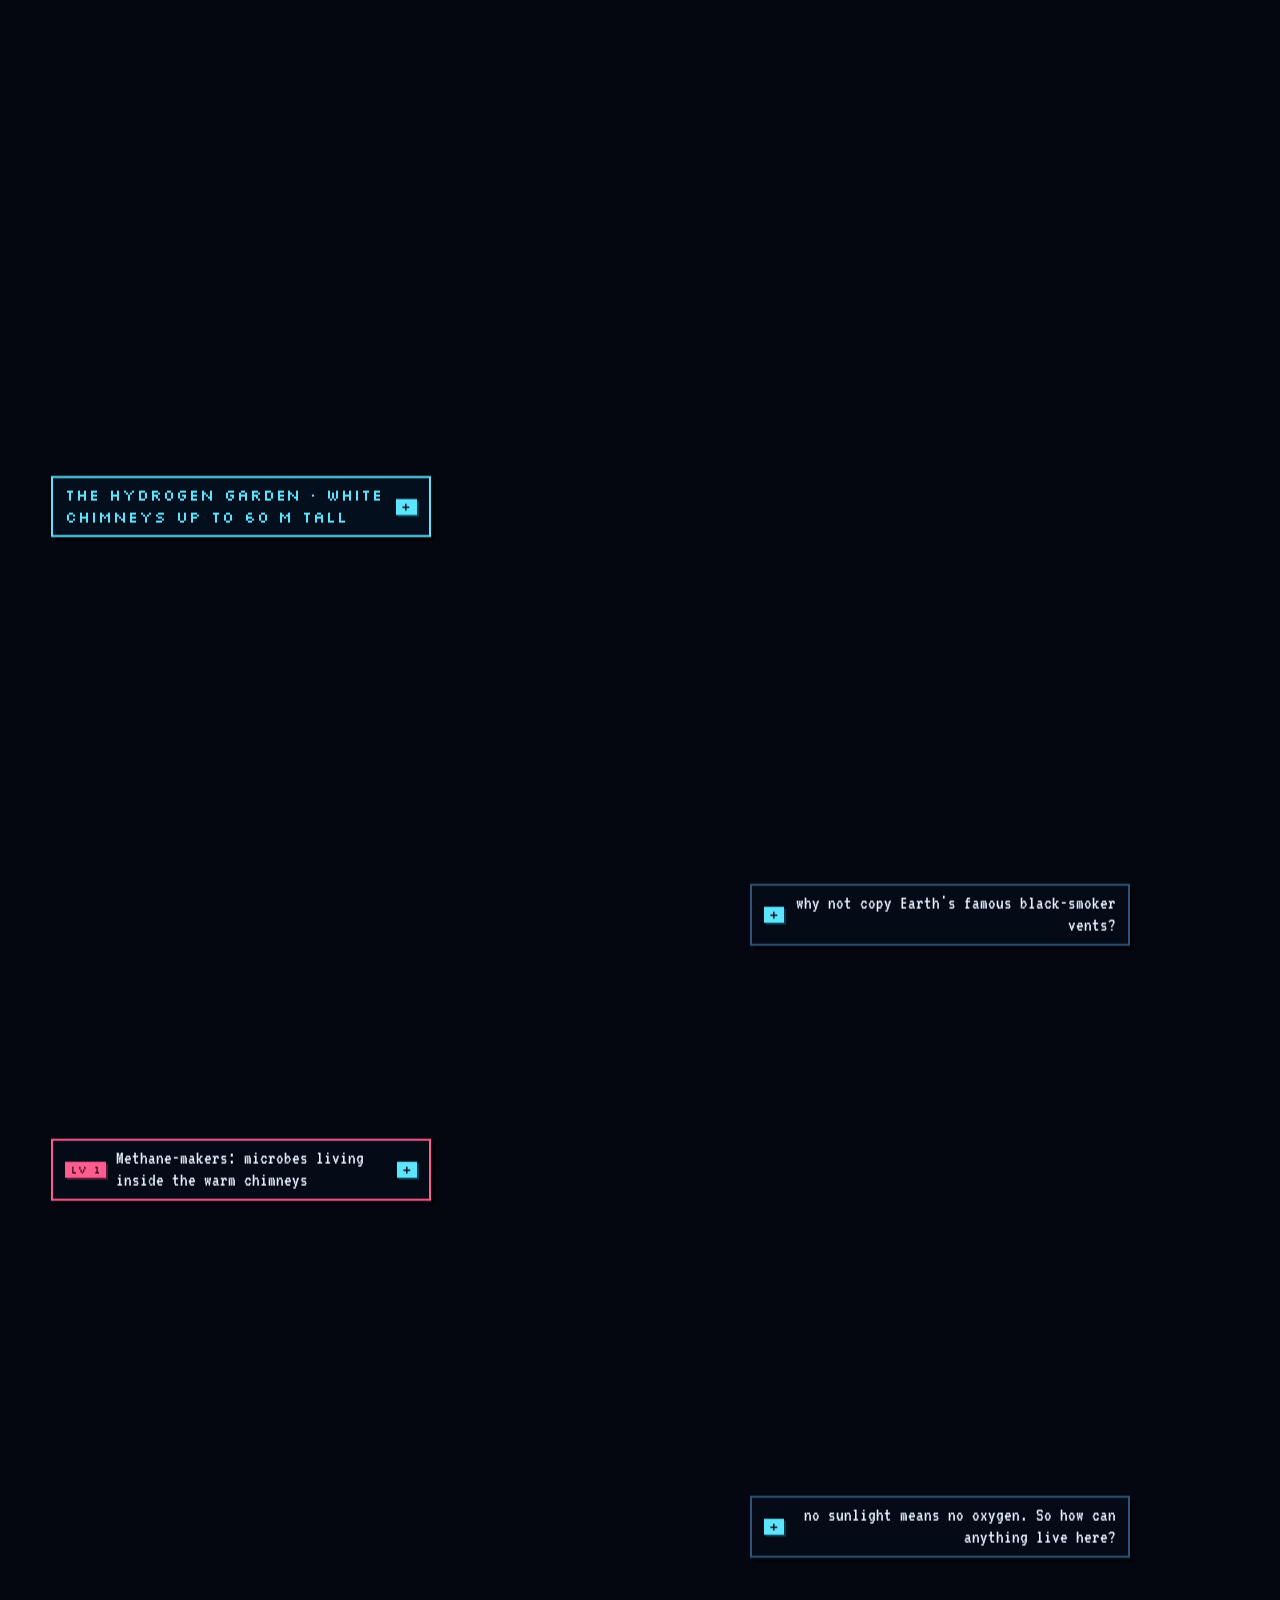
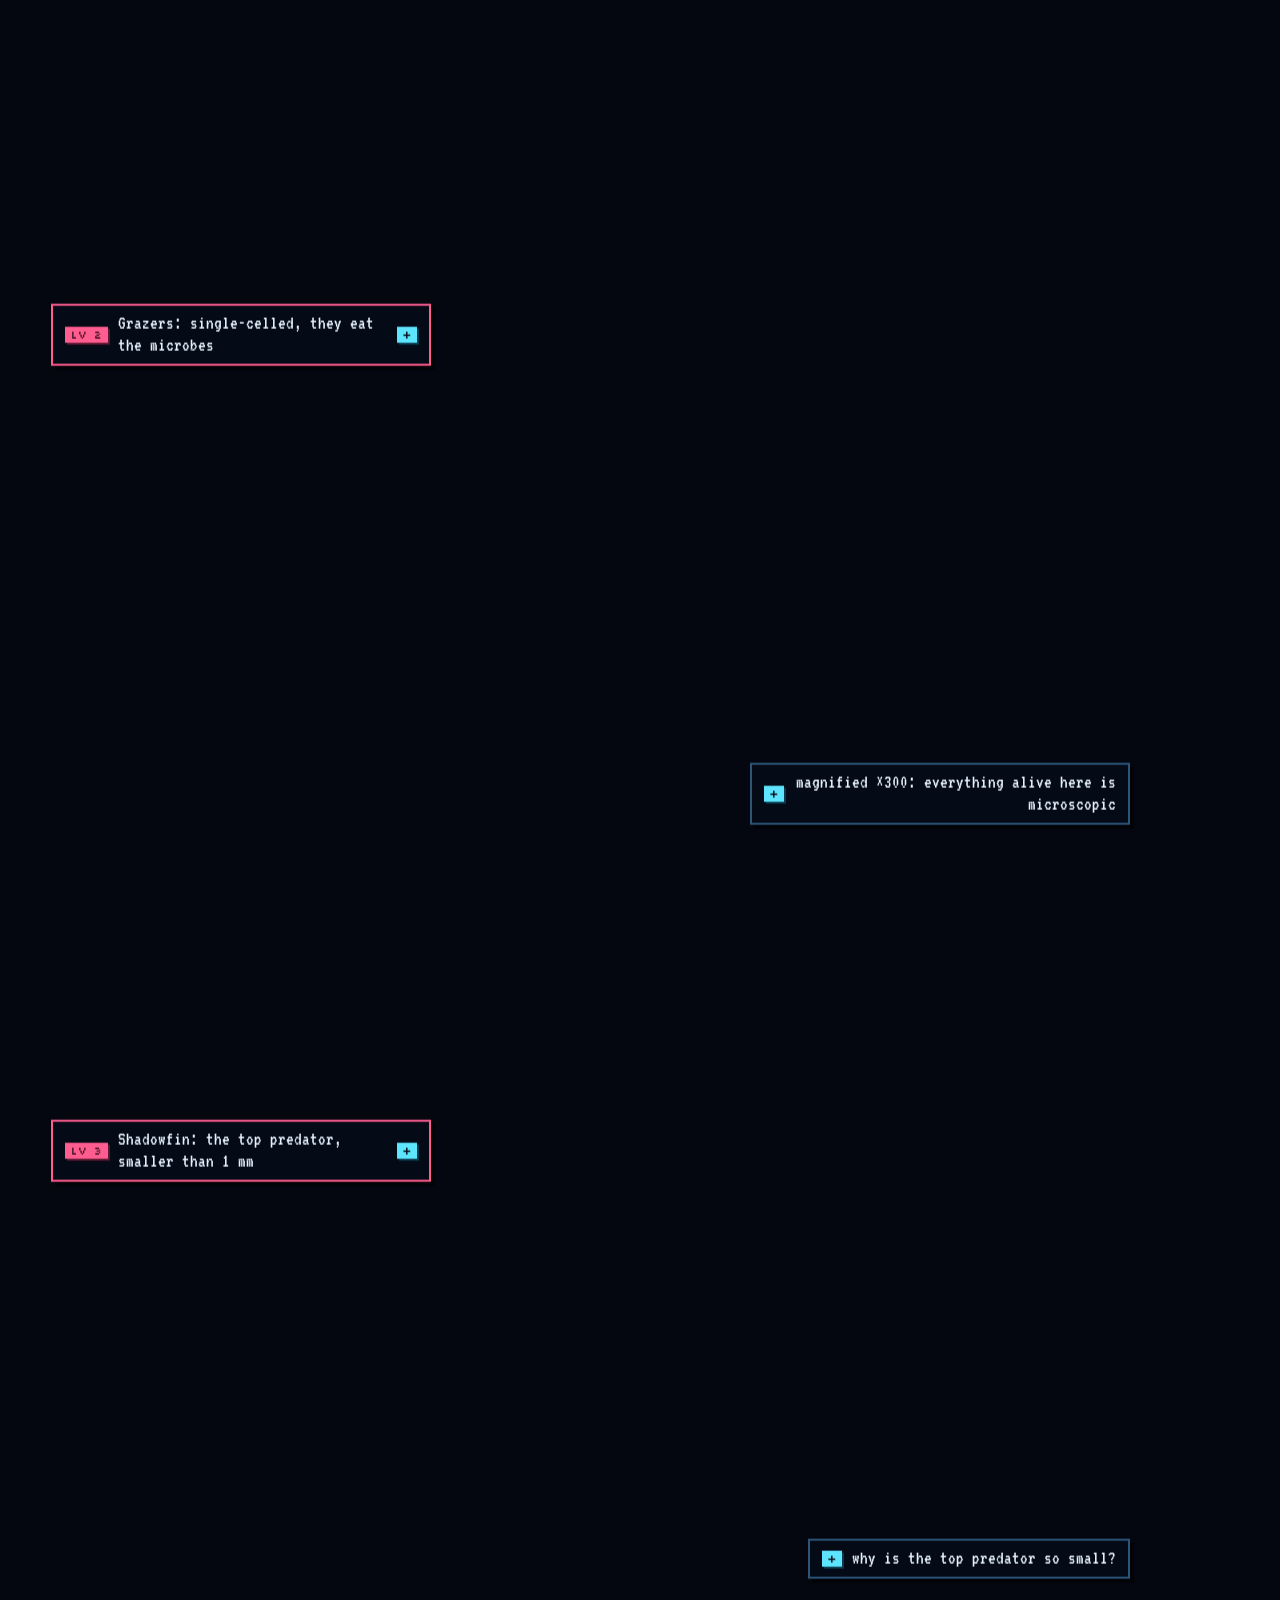
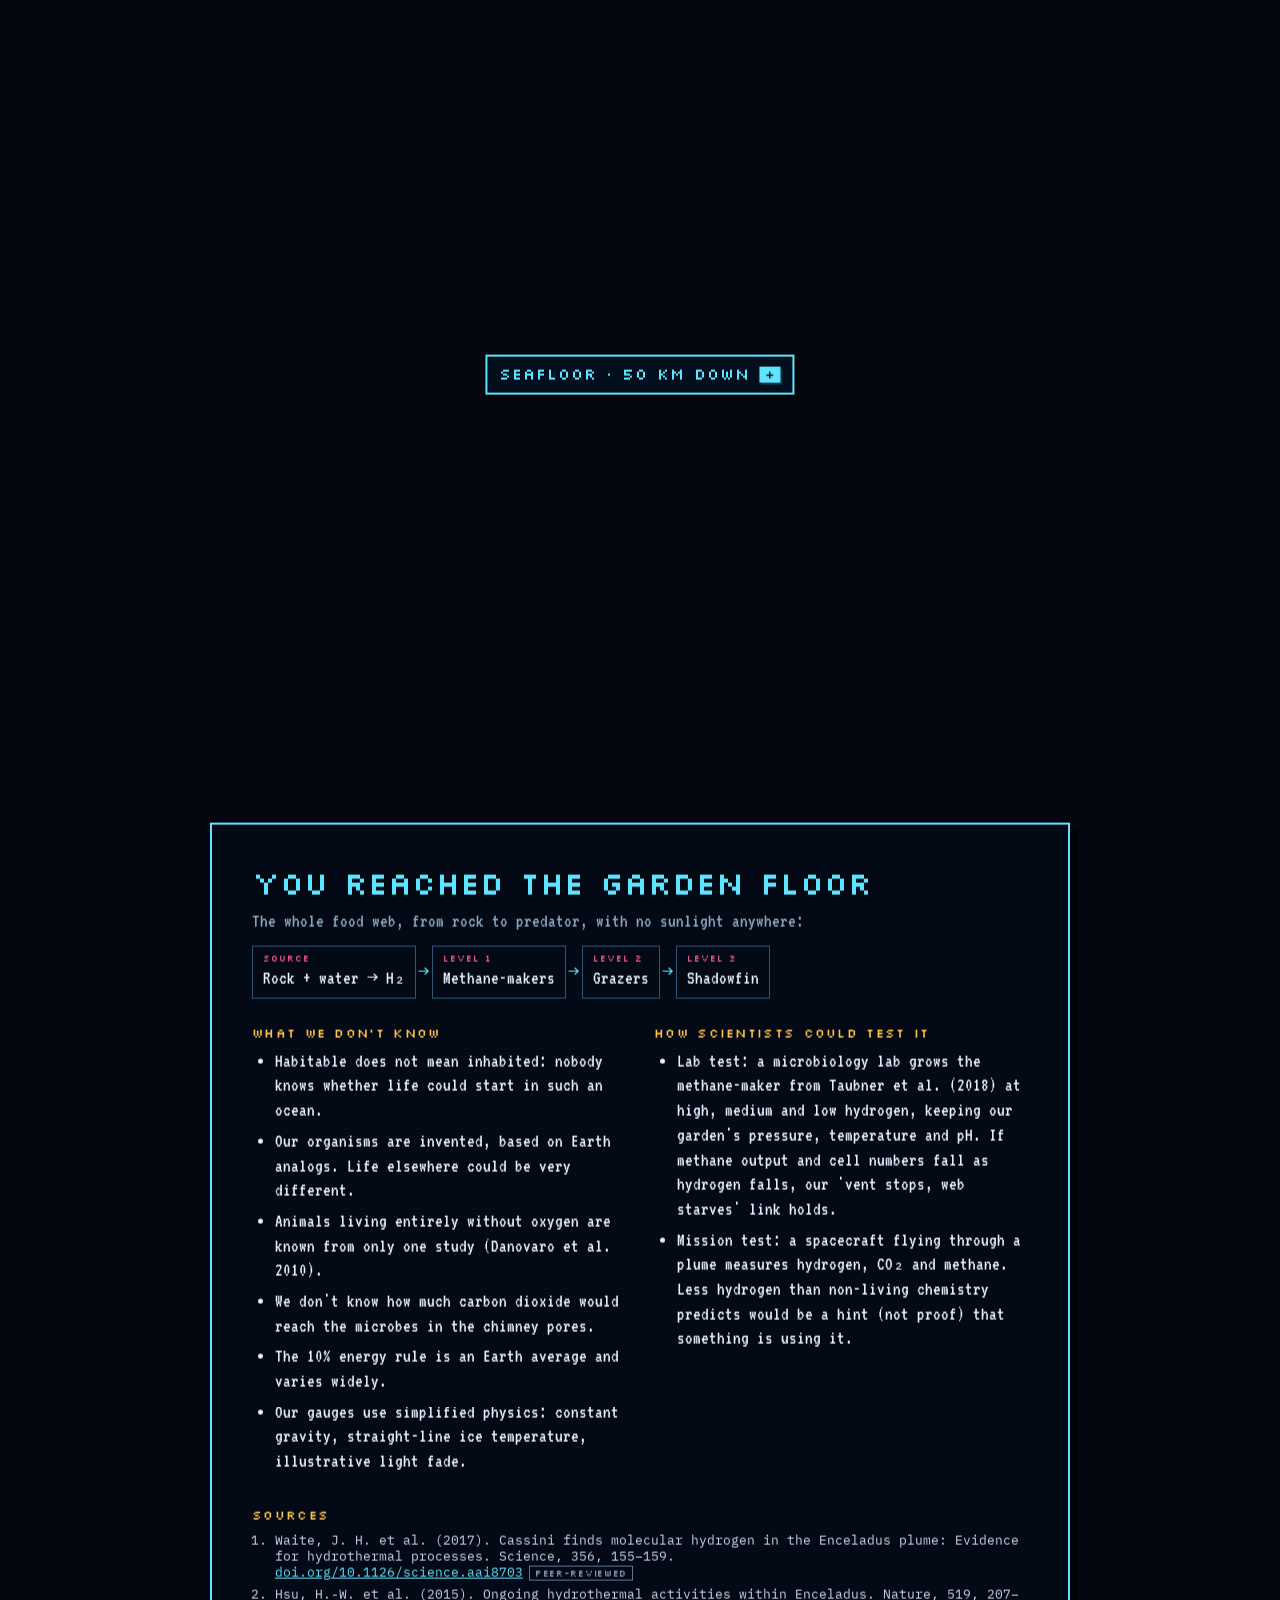
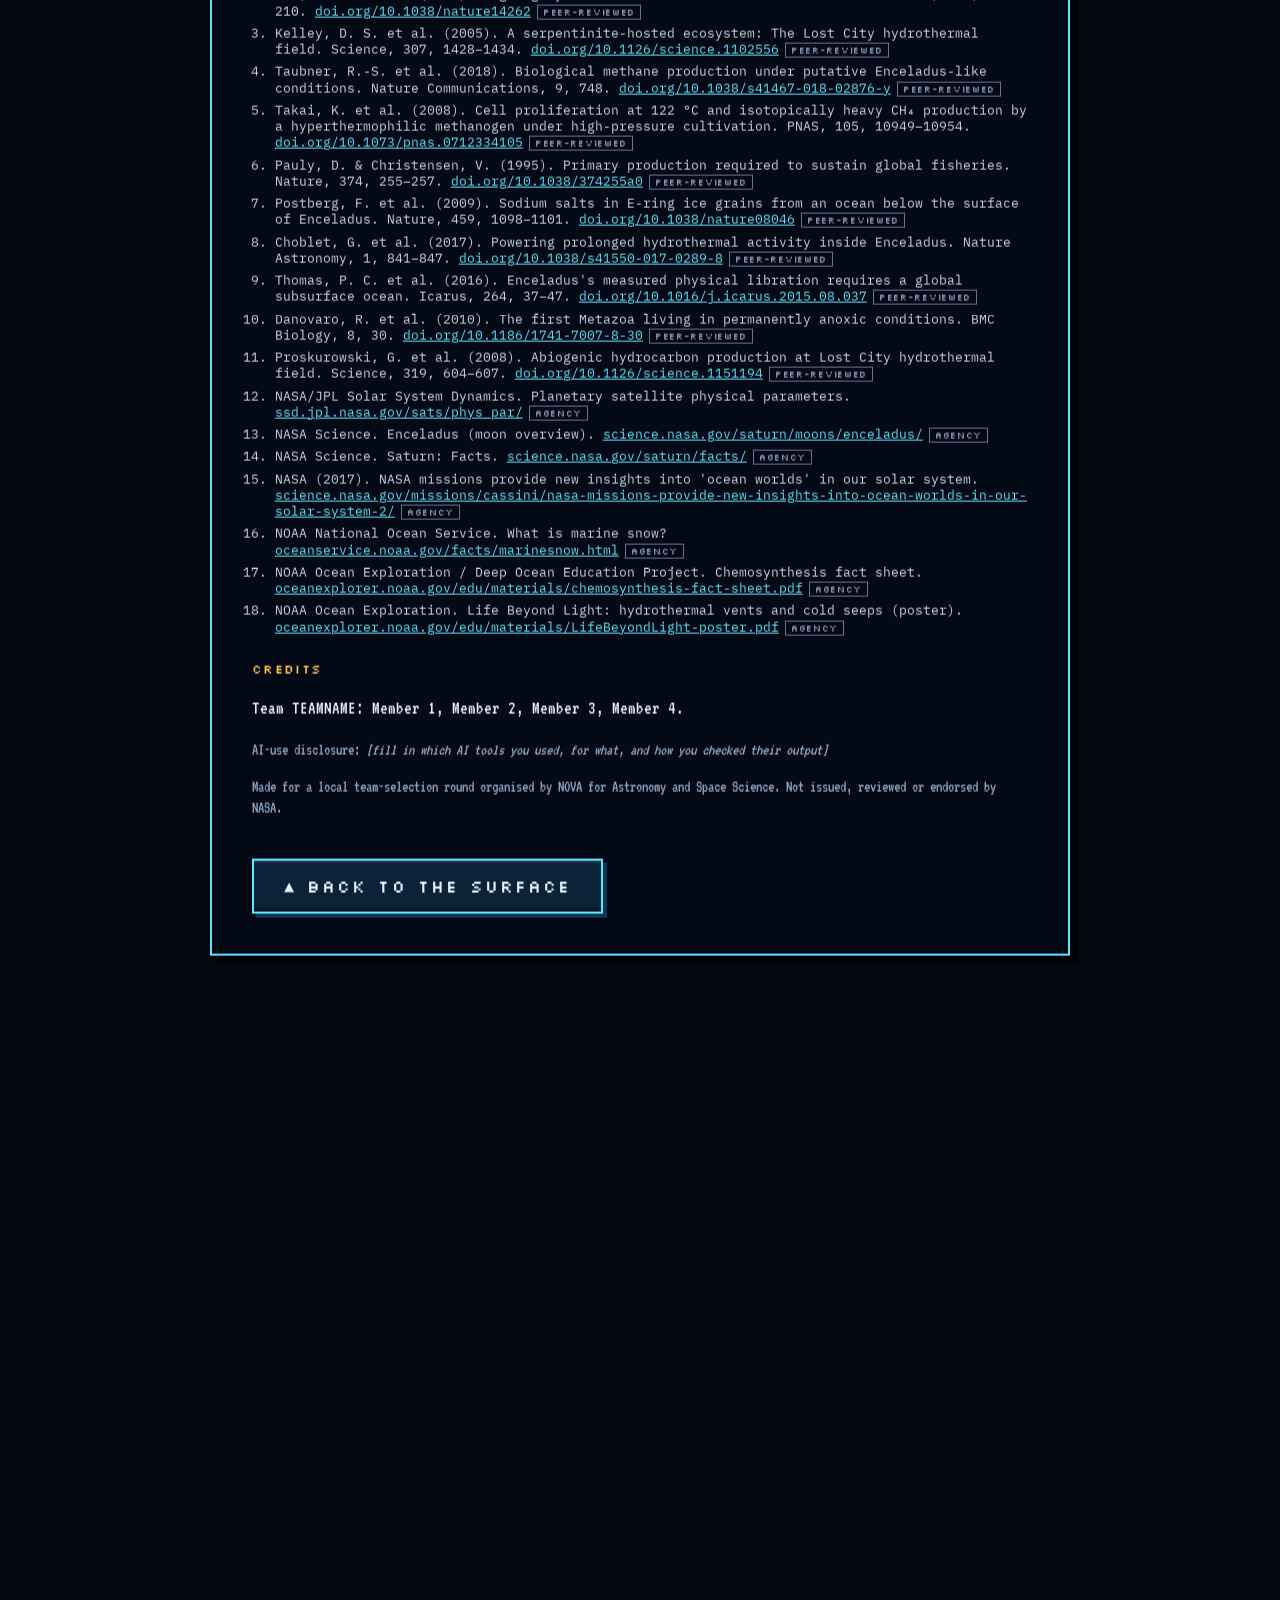
==== commit 6d507ed6: "Add microscope view for the three food-web levels Clicking a creature in the scene (or the new butto" ====
--- a/index.html
+++ b/index.html
@@ -122,9 +122,34 @@
     <div class="card-body" id="cardBody"></div>
   </aside>
 
+  <!-- Microscope view (js/microscope.js) -->
+  <div id="scope" class="scope" role="dialog" aria-modal="true" aria-labelledby="scopeName" hidden>
+    <div class="scope-box px-panel">
+      <div class="scope-head">
+        <span class="scope-kicker">🔬 Microscope · <span id="scopeLevel"></span></span>
+        <button class="card-close" id="scopeClose" type="button" aria-label="Close microscope">✕</button>
+      </div>
+      <div class="scope-grid">
+        <div class="scope-lens-wrap">
+          <div class="scope-lens"><canvas id="scopeCanvas" aria-hidden="true"></canvas></div>
+          <p class="scope-scale" id="scopeScale"></p>
+        </div>
+        <div class="scope-info">
+          <h2 class="scope-name" id="scopeName"></h2>
+          <div class="card-tags" id="scopeTags"></div>
+          <ul class="scope-lines" id="scopeLines"></ul>
+          <p class="scope-eq" id="scopeEq" hidden></p>
+          <ul class="scope-legend" id="scopeLegend"></ul>
+          <button class="btn-pixel btn-small" id="scopeCard" type="button">Read the science +</button>
+        </div>
+      </div>
+    </div>
+  </div>
+
   <script src="js/content.js"></script>
   <script src="js/energyflow.js"></script>
   <script src="js/world.js"></script>
+  <script src="js/microscope.js"></script>
   <script src="js/app.js"></script>
 </body>
 </html>
--- a/css/style.css
+++ b/css/style.css
@@ -328,6 +328,76 @@
 .coin-bar i { display: block; height: 100%; min-width: 2px; background: var(--assume); }
 .coin-n { text-align: right; font-family: var(--px); font-size: 11px; color: var(--assume); }
 .coin-note { font-size: 16px; color: var(--muted); margin: -4px 0 10px; }
+
+/* ---------- microscope ---------- */
+body.over-creature { cursor: zoom-in; }
+.btn-small { font-size: 11px; padding: 9px 14px; letter-spacing: 0.08em; }
+.scope-open { display: block; margin: 0 0 14px; }
+.scope {
+  position: fixed; inset: 0; z-index: 20;
+  display: grid; place-items: center; padding: 16px;
+  background: rgba(2, 4, 10, 0.72);
+  background-image: radial-gradient(rgba(93,228,255,0.06) 1px, transparent 1px);
+  background-size: 6px 6px;
+}
+.scope[hidden] { display: none; }
+.scope-box {
+  width: min(860px, 100%); max-height: calc(100vh - 32px); overflow-y: auto;
+  border-color: var(--accent); padding: 0 22px 22px;
+  box-shadow: 8px 8px 0 rgba(0,0,0,0.6), 0 0 0 2px #04070f;
+}
+.scope.is-open .scope-box { animation: scope-in .25s steps(5) both; }
+@keyframes scope-in { from { transform: scale(0.8); opacity: 0; } to { transform: none; opacity: 1; } }
+.scope-head {
+  display: flex; justify-content: space-between; align-items: center;
+  margin: 0 -22px 18px; padding: 10px 12px 10px 22px;
+  background: repeating-linear-gradient(90deg, #0d2a40 0 4px, #0b2438 4px 8px);
+  border-bottom: 2px solid var(--accent);
+}
+.scope-kicker { font-family: var(--px); font-size: 11px; letter-spacing: 0.12em; text-transform: uppercase; color: var(--accent); }
+.scope-grid { display: grid; grid-template-columns: auto 1fr; gap: 26px; align-items: start; }
+.scope-lens-wrap { text-align: center; }
+.scope-lens {
+  width: 360px; height: 360px; border-radius: 50%; overflow: hidden; position: relative;
+  border: 6px solid #2a3b4f;
+  box-shadow: 0 0 0 4px #121c28, 0 0 0 8px #3d5670, 6px 10px 0 8px rgba(0,0,0,0.5);
+}
+.scope-lens::after {          /* glass glare + edge vignette */
+  content: ""; position: absolute; inset: 0; border-radius: 50%; pointer-events: none;
+  background:
+    radial-gradient(ellipse 14% 6% at 28% 18%, rgba(255,255,255,0.07) 0 60%, transparent 61%),
+    radial-gradient(circle, transparent 62%, rgba(0,0,0,0.55) 100%);
+}
+.scope-lens canvas { width: 100%; height: 100%; display: block; image-rendering: pixelated; image-rendering: crisp-edges; }
+.scope-scale { font-size: 16px; color: var(--muted); margin: 14px 0 0; max-width: 360px; }
+.scope-name { font-family: var(--px); font-weight: 400; font-size: 26px; color: var(--accent); text-transform: uppercase; margin: 0 0 10px; line-height: 1.1; }
+.scope-lines { margin: 14px 0 0; padding-left: 1.1em; font-size: 20px; line-height: 1.25; }
+.scope-lines li { margin-bottom: 8px; }
+.scope-eq {
+  font-family: var(--mono); font-weight: 600; text-align: center; font-size: 15px;
+  border: 1px dashed var(--line); padding: 8px; background: #0a1628; margin: 6px 0 0;
+}
+.scope-legend { list-style: none; padding: 0; margin: 14px 0 18px; display: flex; flex-wrap: wrap; gap: 6px 18px; font-size: 18px; color: var(--muted); }
+.scope-legend li { display: flex; align-items: center; gap: 8px; }
+.sw { width: 12px; height: 12px; display: inline-block; box-shadow: 2px 2px 0 #000; }
+.sw-h2 { background: #5de4ff; }
+.sw-ch4 { background: transparent; border: 2px solid #e6f2ff; }
+.sw-cil { background: #ffb3c6; }
+.sw-food { background: #4fe0a6; }
+.sw-spine { background: #f2ecff; }
+.sw-shell { background: repeating-linear-gradient(90deg, #b7a2ff 0 3px, #8f78db 3px 6px); }
+
+@media (max-width: 760px) {
+  .scope { padding: 0; align-items: end; }
+  .scope-box { max-height: 92vh; padding: 0 16px 20px; border-width: 2px 0 0; }
+  .scope.is-open .scope-box { animation: sheet-up .22s steps(4) both; }
+  .scope-head { margin: 0 -16px 14px; padding: 8px 10px 8px 16px; }
+  .scope-grid { grid-template-columns: 1fr; gap: 14px; }
+  .scope-lens { width: min(62vw, 260px); height: min(62vw, 260px); margin: 0 auto; }
+  .scope-scale { margin: 10px auto 0; font-size: 15px; }
+  .scope-name { font-size: 20px; }
+  .scope-lines { font-size: 18px; }
+}
 
 /* ---------- small screens ---------- */
 @media (max-width: 700px) {
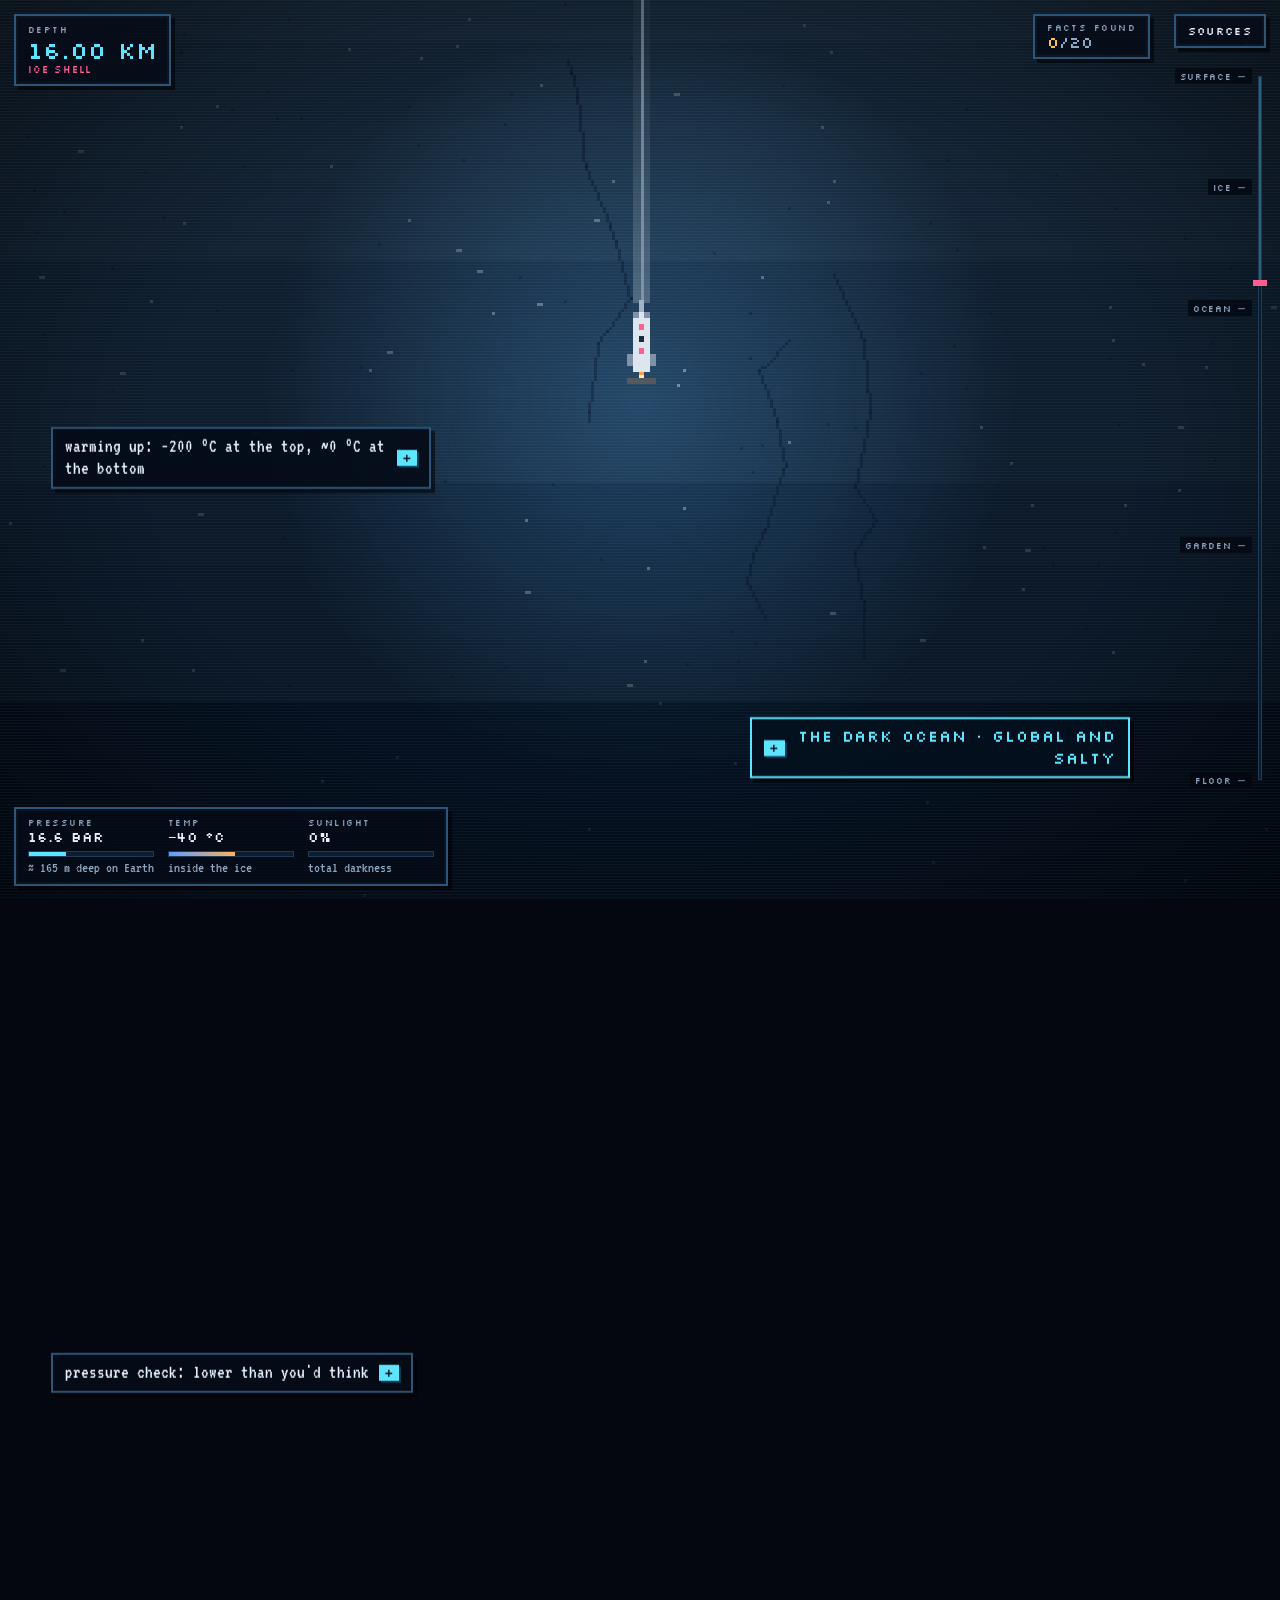
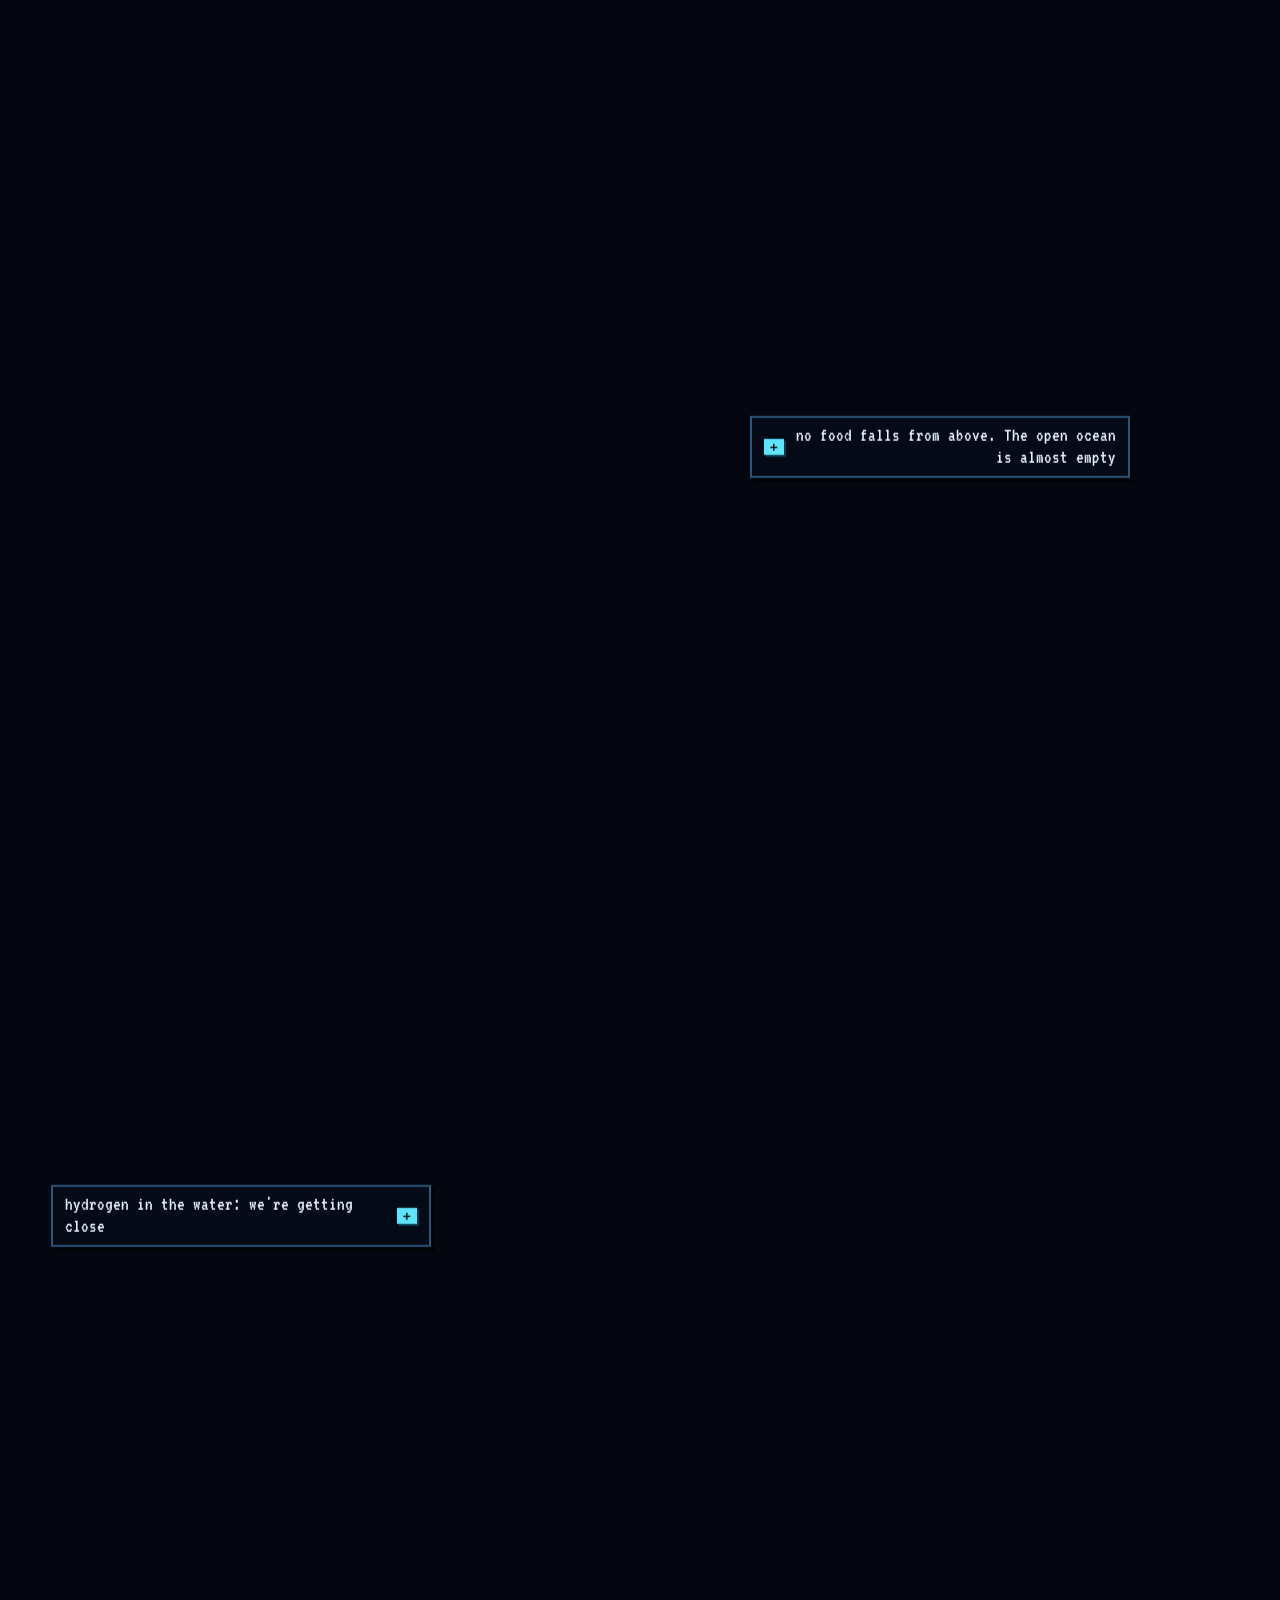
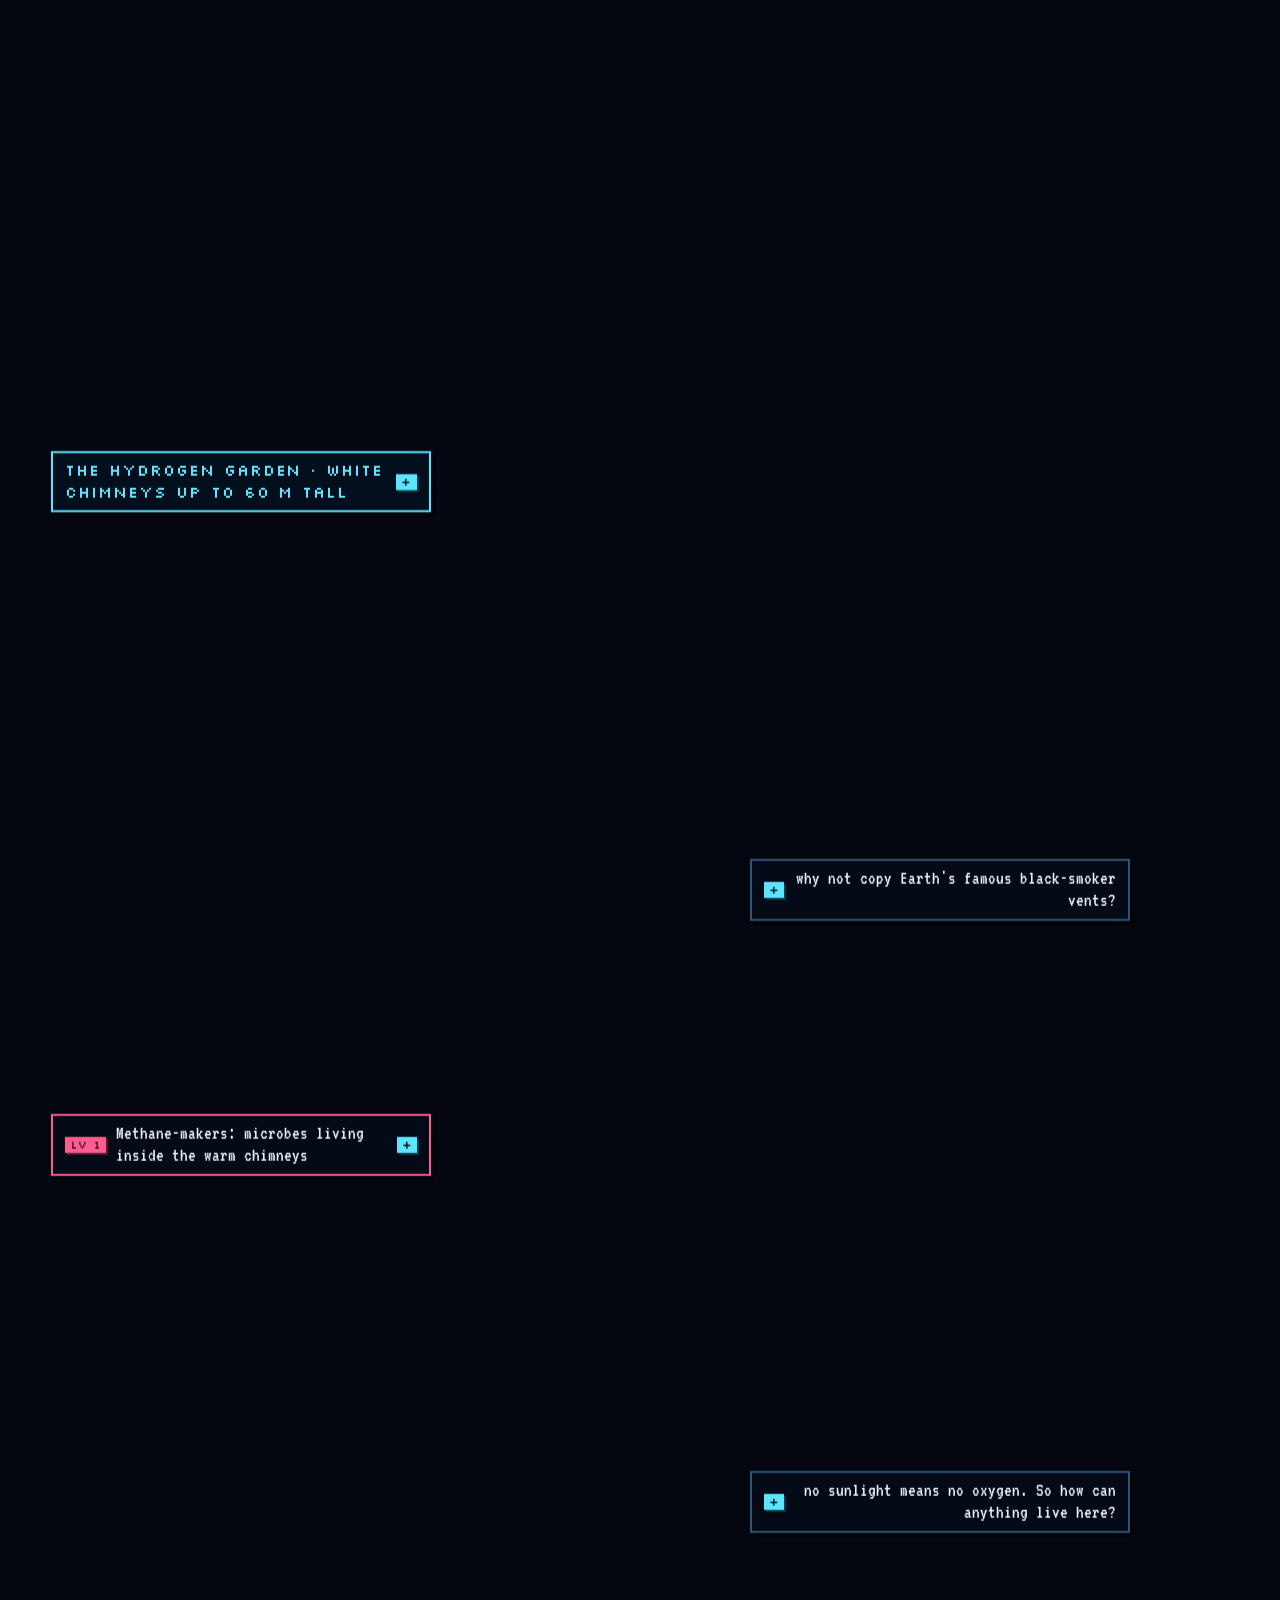
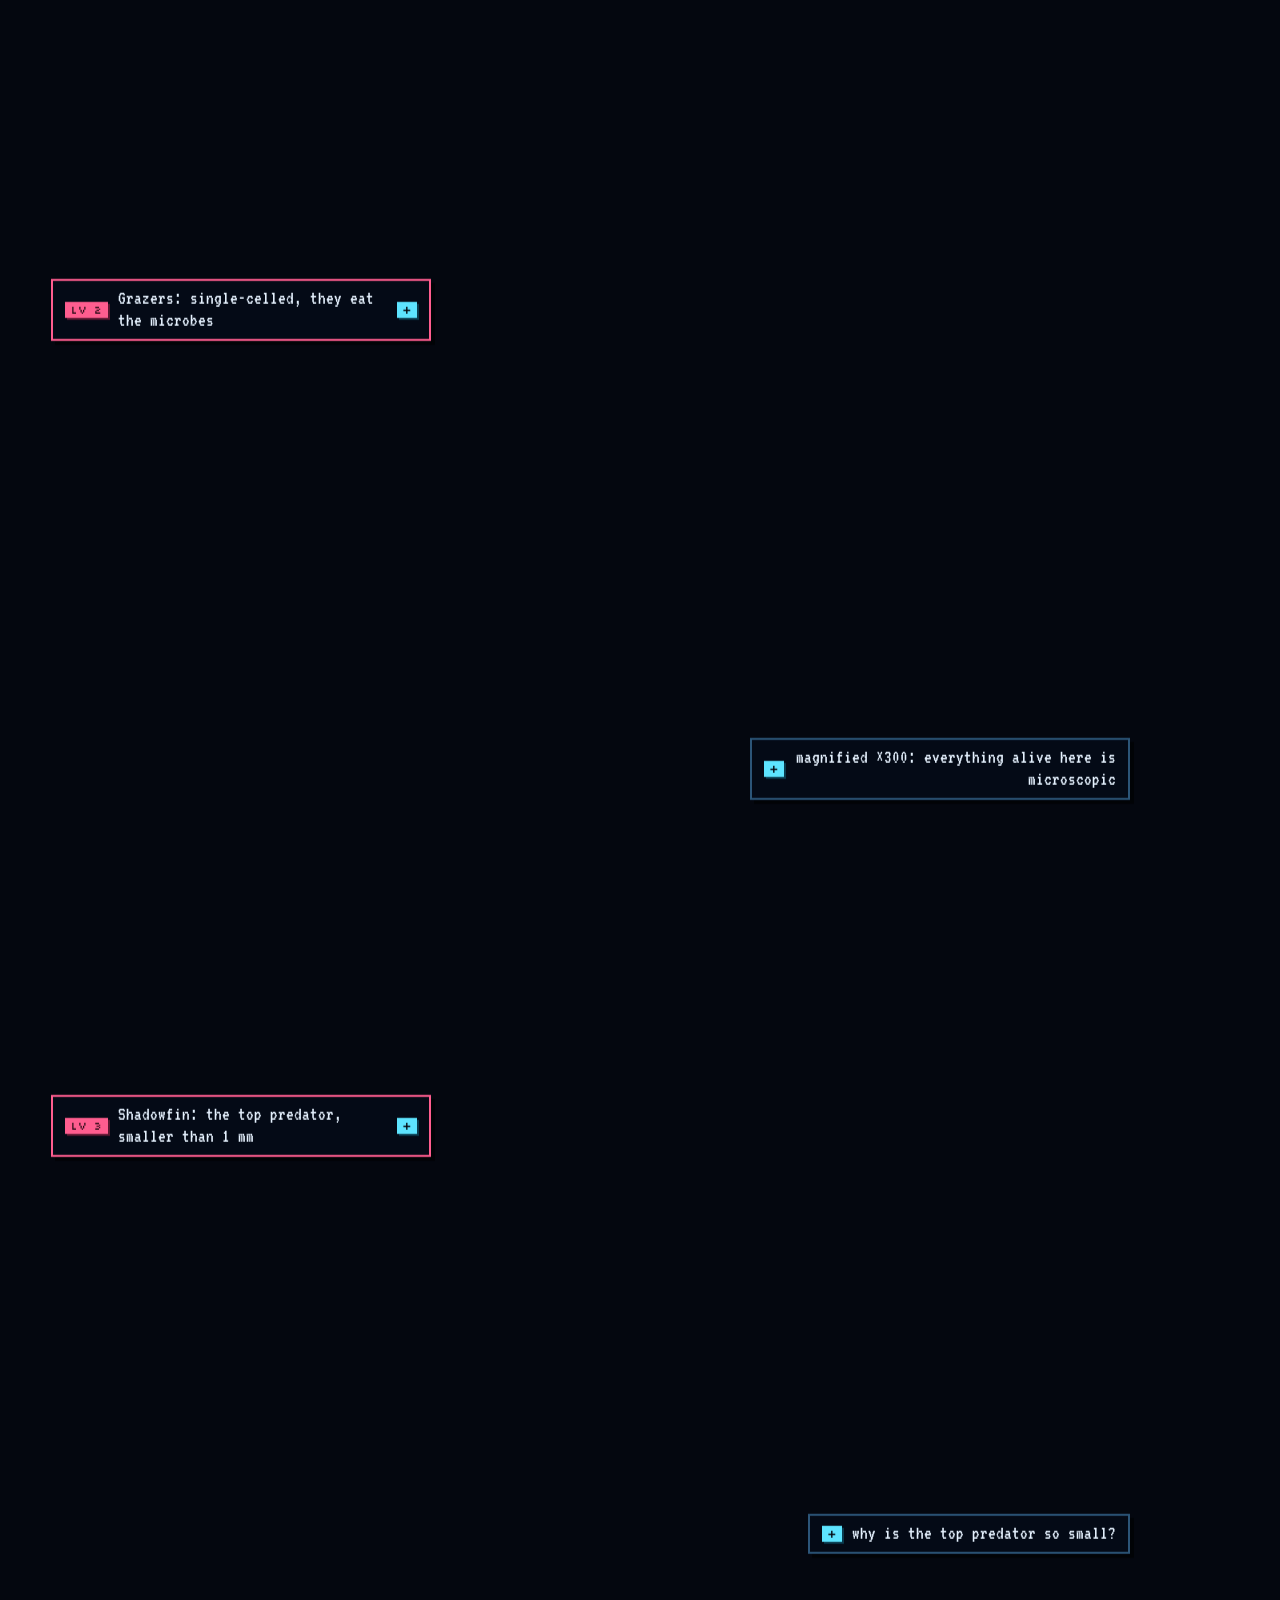
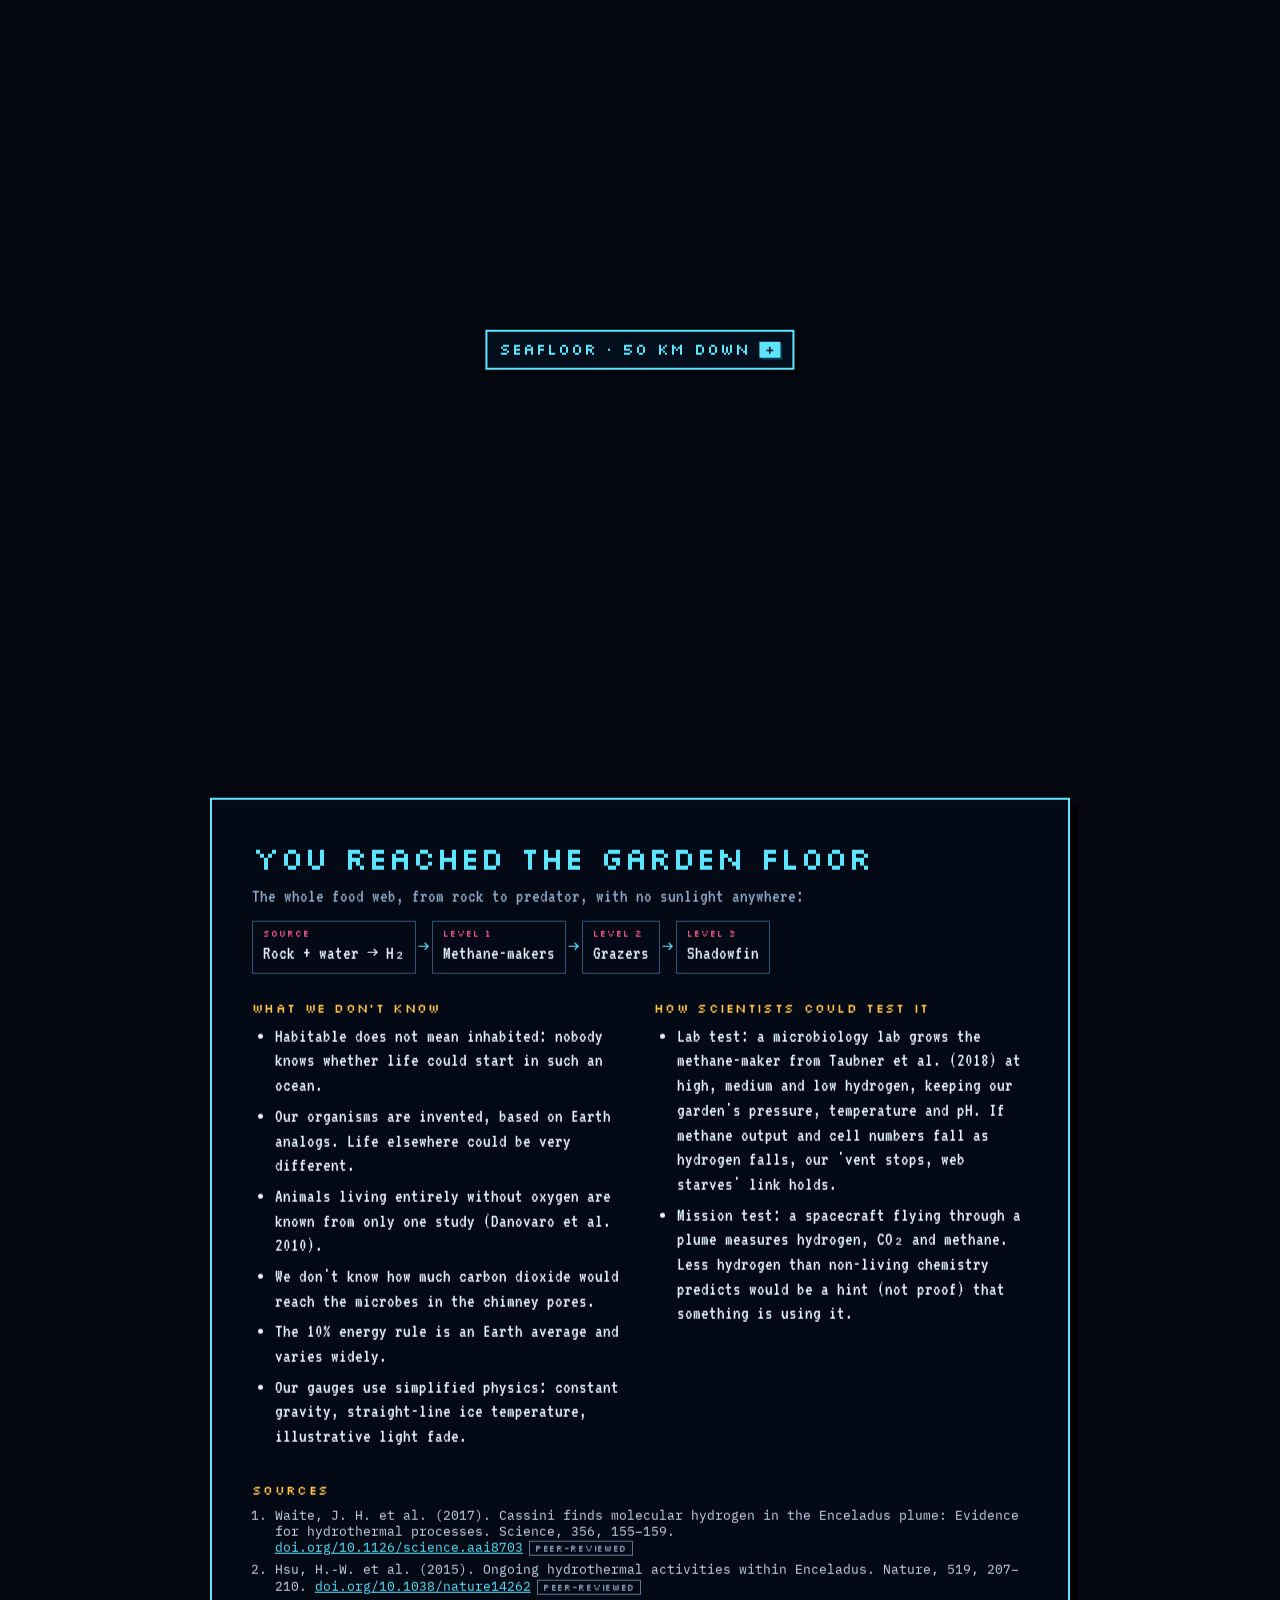
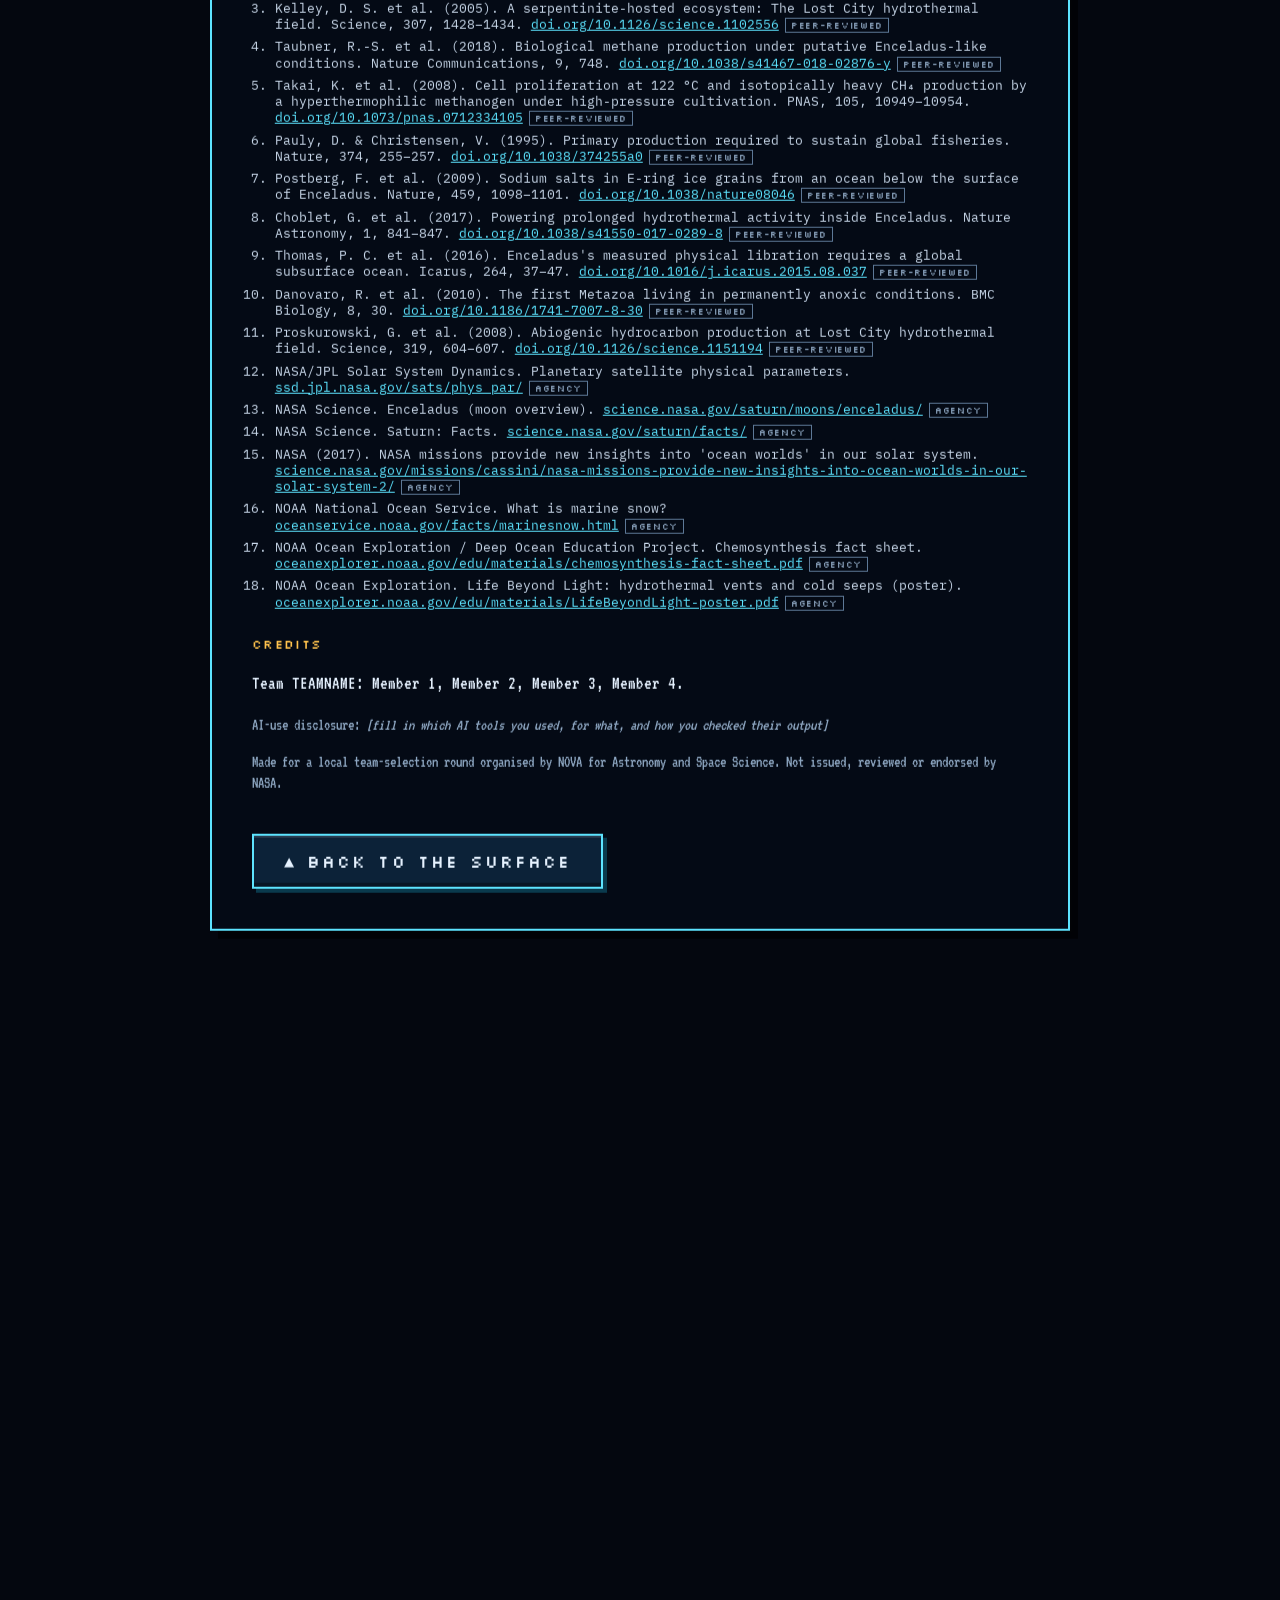
==== commit 6fd1325f: "Add quiz mount points and stubs for the before/after quiz" ====
--- a/index.html
+++ b/index.html
@@ -10,6 +10,7 @@
   <link href="https://fonts.googleapis.com/css2?family=IBM+Plex+Mono:wght@400;500;600&family=VT323&family=Silkscreen&display=swap" rel="stylesheet">
   <link rel="stylesheet" href="css/style.css">
   <link rel="stylesheet" href="css/energyflow.css">
+  <link rel="stylesheet" href="css/quiz.css">
 </head>
 <body>
   <canvas id="scene" aria-hidden="true"></canvas>
@@ -25,6 +26,8 @@
         <li>fictional world</li><li>real science</li><li>50 km dive</li>
       </ul>
       <button class="btn-pixel" id="beginBtn" type="button">▼ Begin descent ▼</button>
+      <!-- Quiz entry (owned by js/quiz.js); hidden until the quiz script shows it -->
+      <button class="btn-link" id="quizPreBtn" type="button" hidden>Take the 30-second quiz first</button>
       <p class="hero-note">Scroll to dive · tap any label marked <span class="plus">+</span> to see the science</p>
       <p class="hero-disclaimer">A fictional world built from real science, modelled on Saturn's moon Enceladus and Earth's Lost City vents.
         It is not a claim that life exists anywhere beyond Earth.</p>
@@ -46,6 +49,9 @@
             <li><span class="flow-k">Level 3</span>Shadowfin</li>
           </ol>
         </div>
+
+        <!-- Quiz mount (owned by js/quiz.js + css/quiz.css) -->
+        <div id="quizEnd"></div>
 
         <div class="end-cols">
           <div>
@@ -150,6 +156,7 @@
   <script src="js/energyflow.js"></script>
   <script src="js/world.js"></script>
   <script src="js/microscope.js"></script>
+  <script src="js/quiz.js"></script>
   <script src="js/app.js"></script>
 </body>
 </html>
--- a/css/style.css
+++ b/css/style.css
@@ -328,6 +328,14 @@
 .coin-bar i { display: block; height: 100%; min-width: 2px; background: var(--assume); }
 .coin-n { text-align: right; font-family: var(--px); font-size: 11px; color: var(--assume); }
 .coin-note { font-size: 16px; color: var(--muted); margin: -4px 0 10px; }
+
+.btn-link {
+  margin-top: 14px; background: none; border: 0; cursor: pointer; padding: 4px 6px;
+  font: inherit; font-size: 18px; color: var(--accent); text-decoration: underline dashed; text-underline-offset: 4px;
+}
+.btn-link:hover { color: #b8f4ff; }
+.btn-link[hidden] { display: none; }
+.btn-link:focus-visible { outline: 2px solid var(--assume); outline-offset: 3px; }
 
 /* ---------- microscope ---------- */
 body.over-creature { cursor: zoom-in; }
--- a/css/quiz.css
+++ b/css/quiz.css
@@ -0,0 +1 @@
+/* Quiz widget, owned by Codex. Scope rules under #quizEnd, #quizModal and #quizPreBtn. See AGENTS.md. */
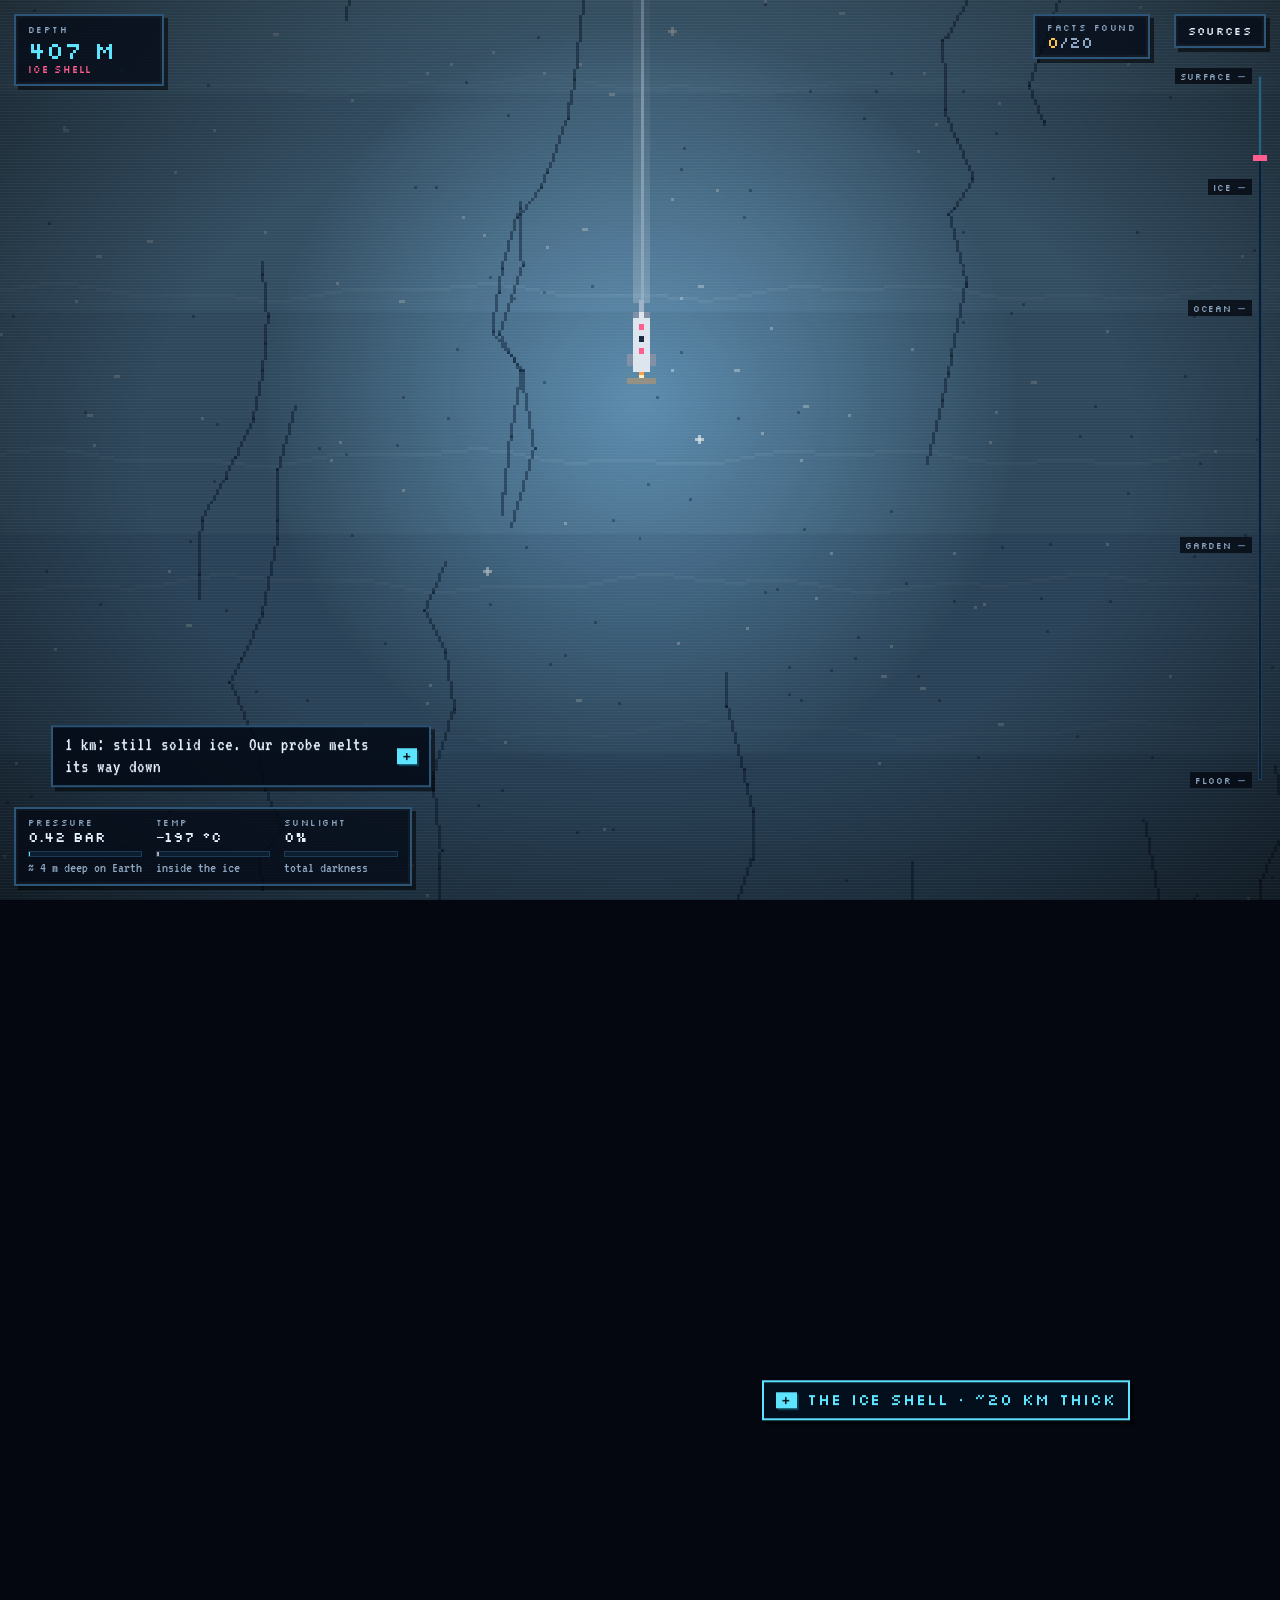
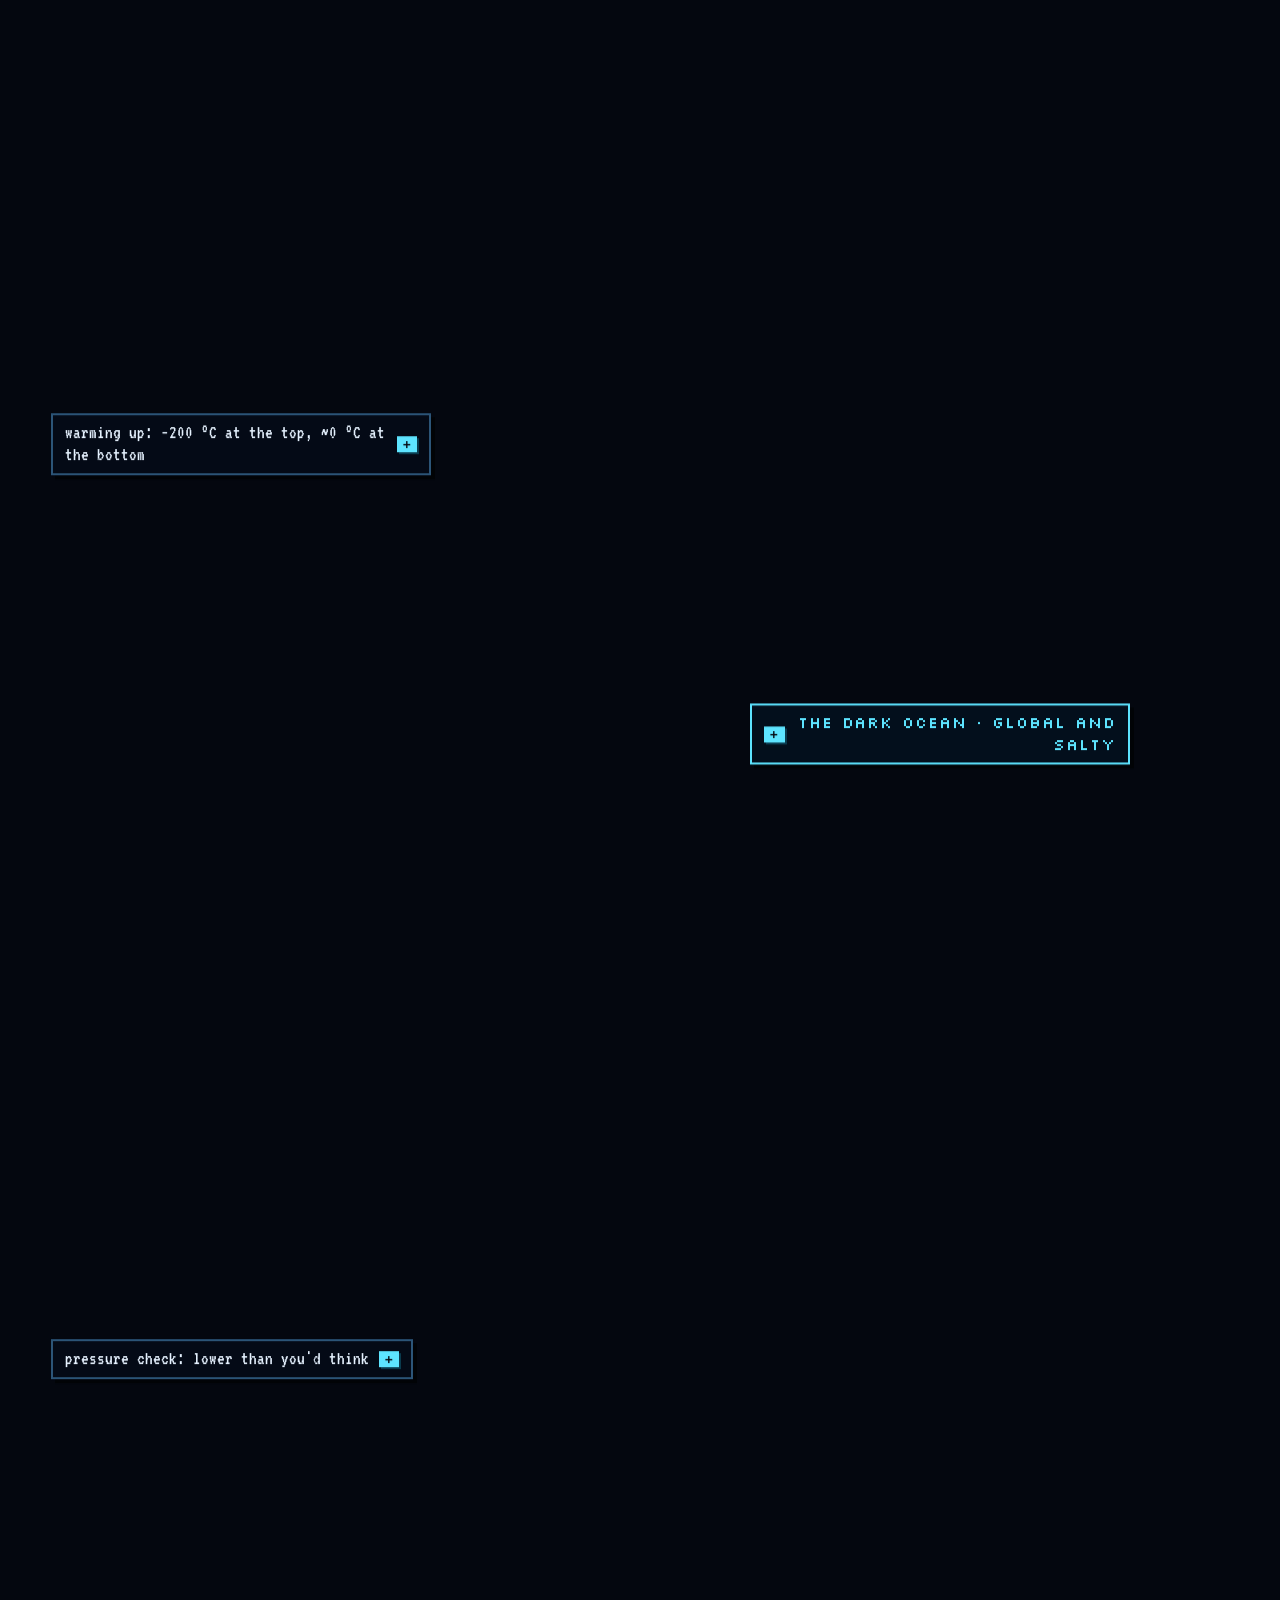
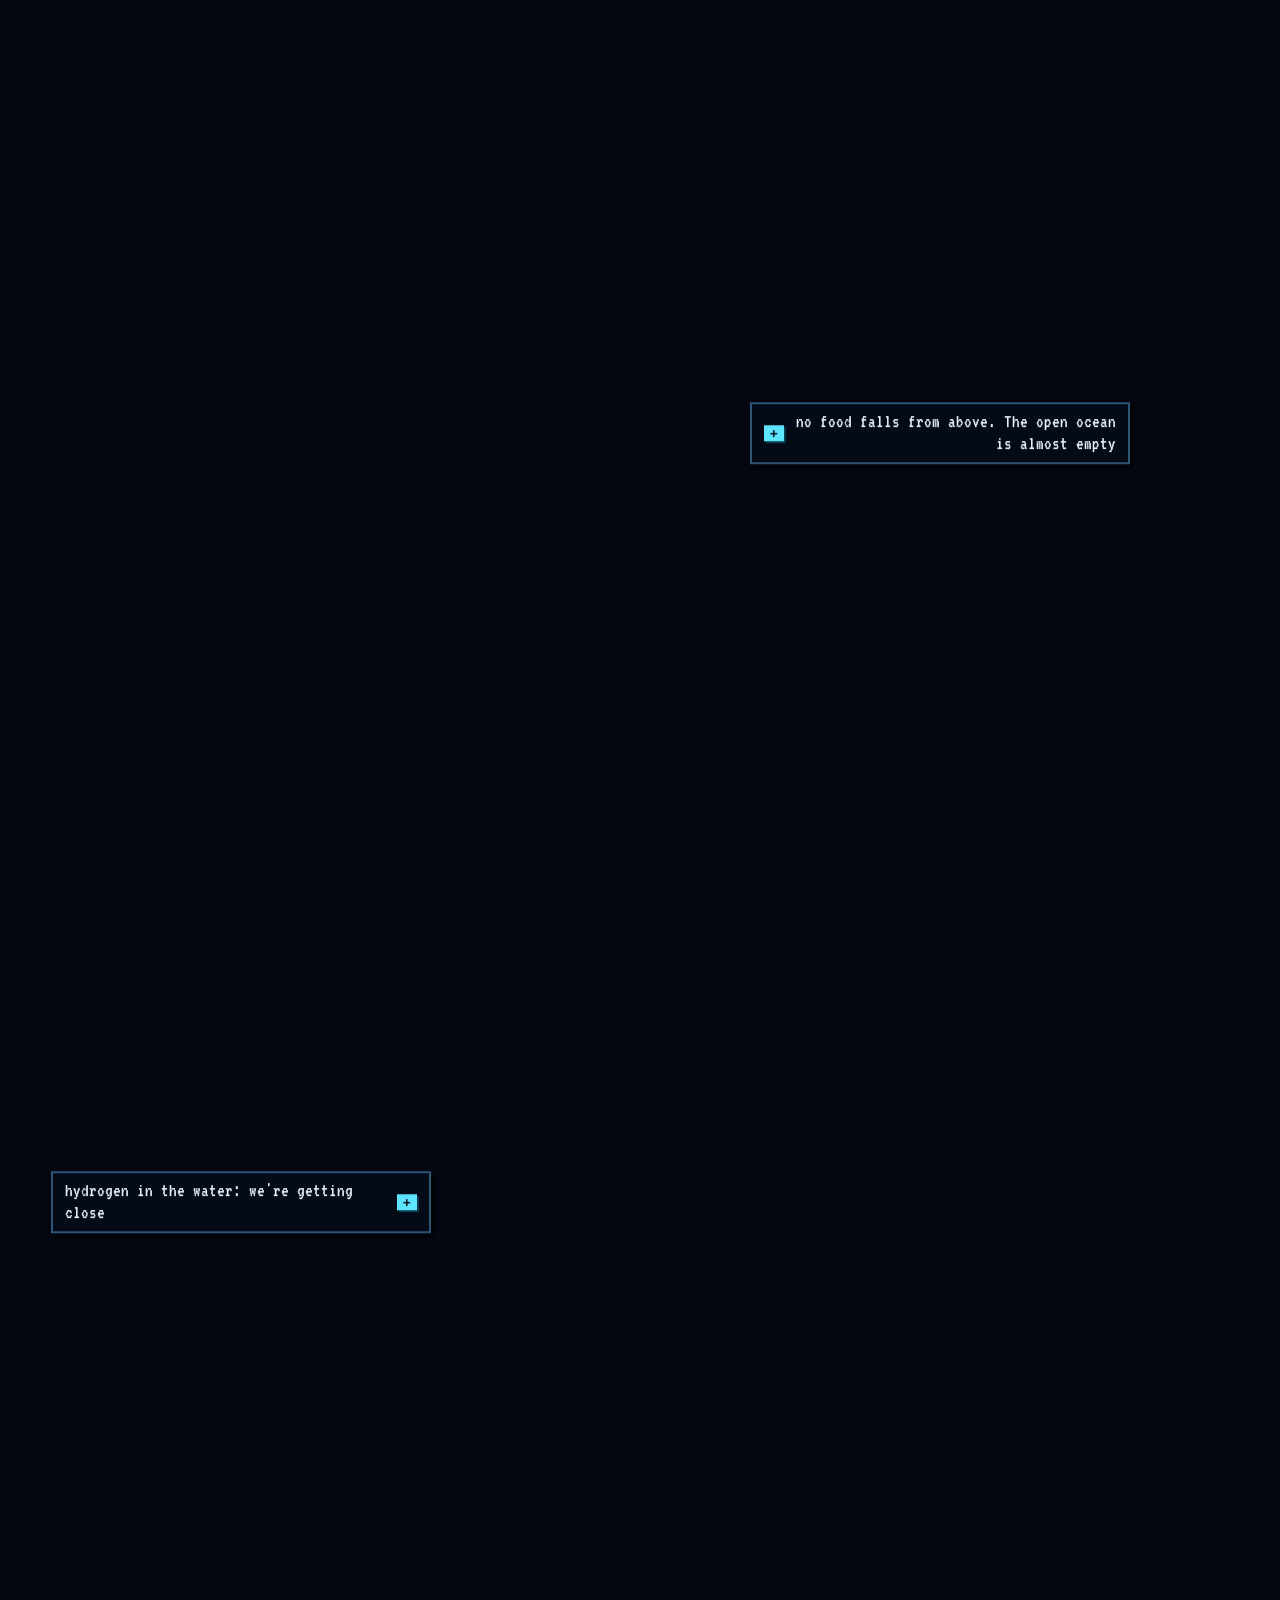
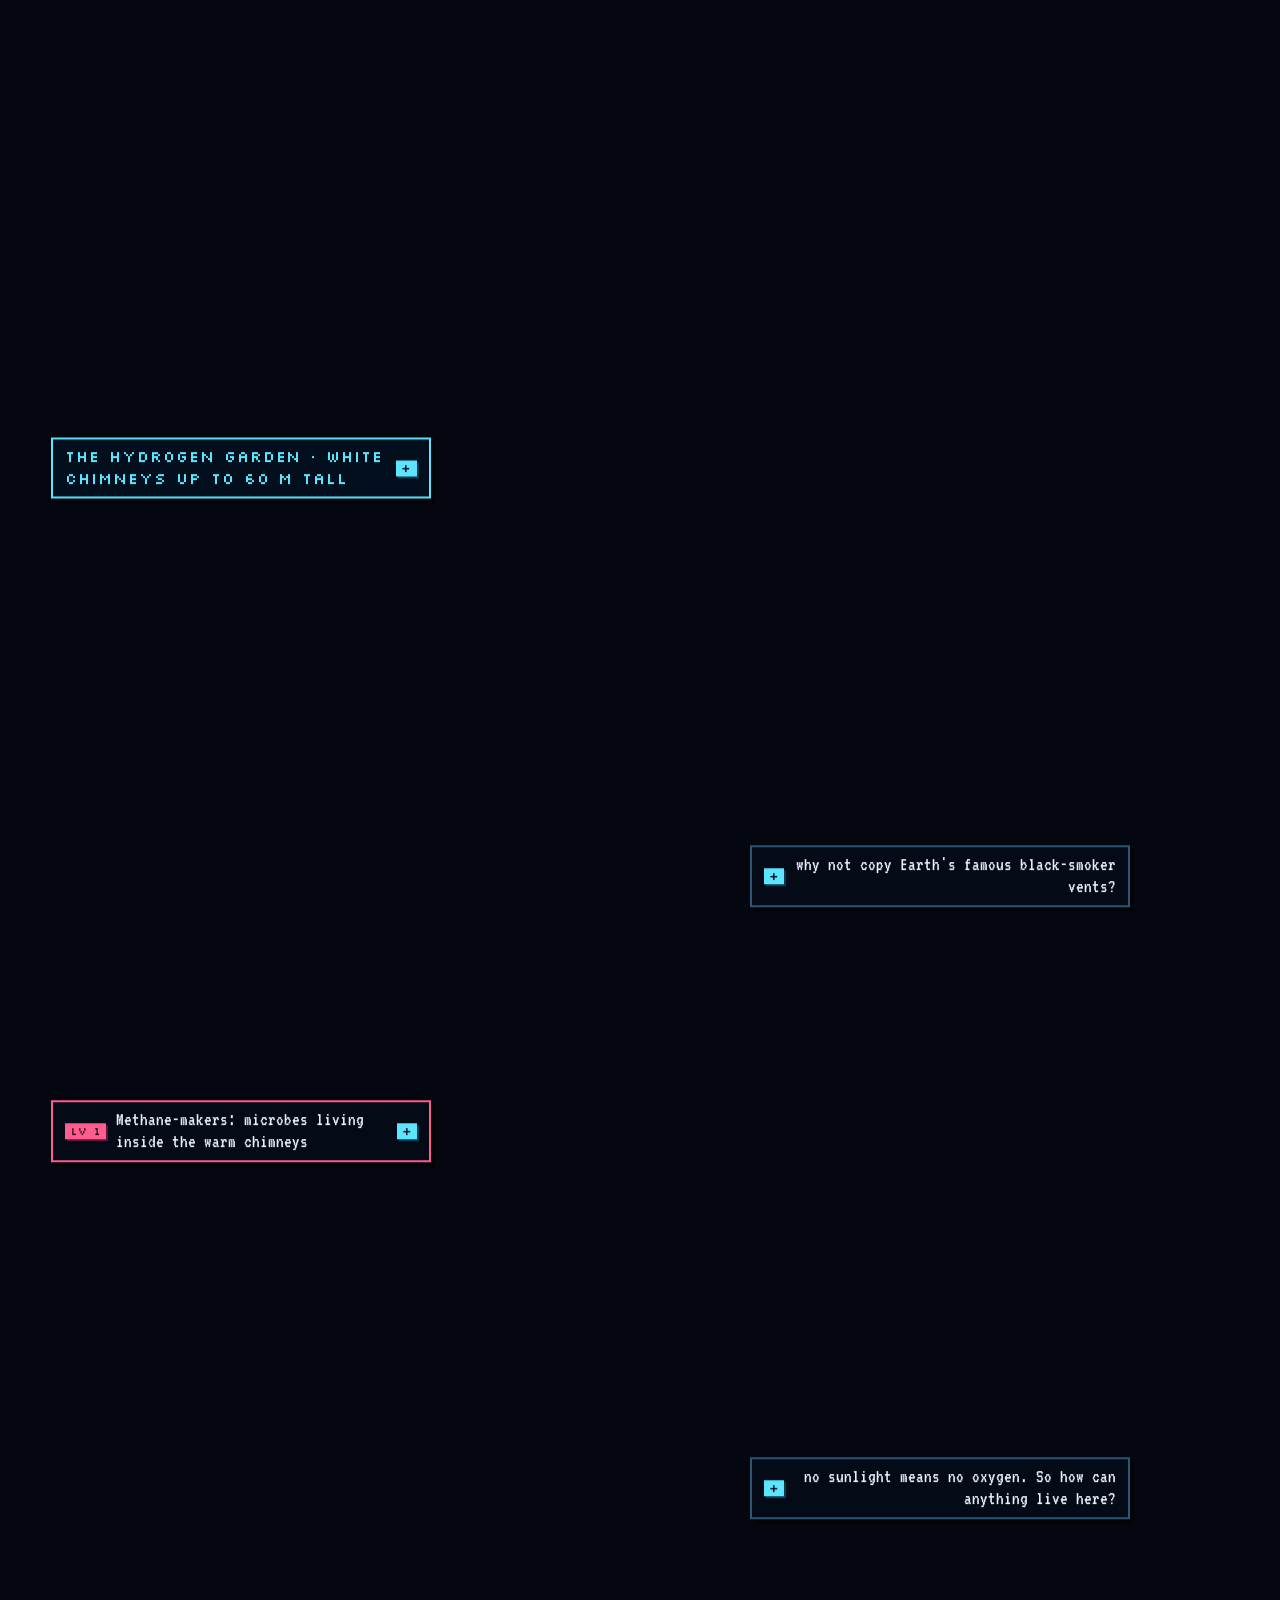
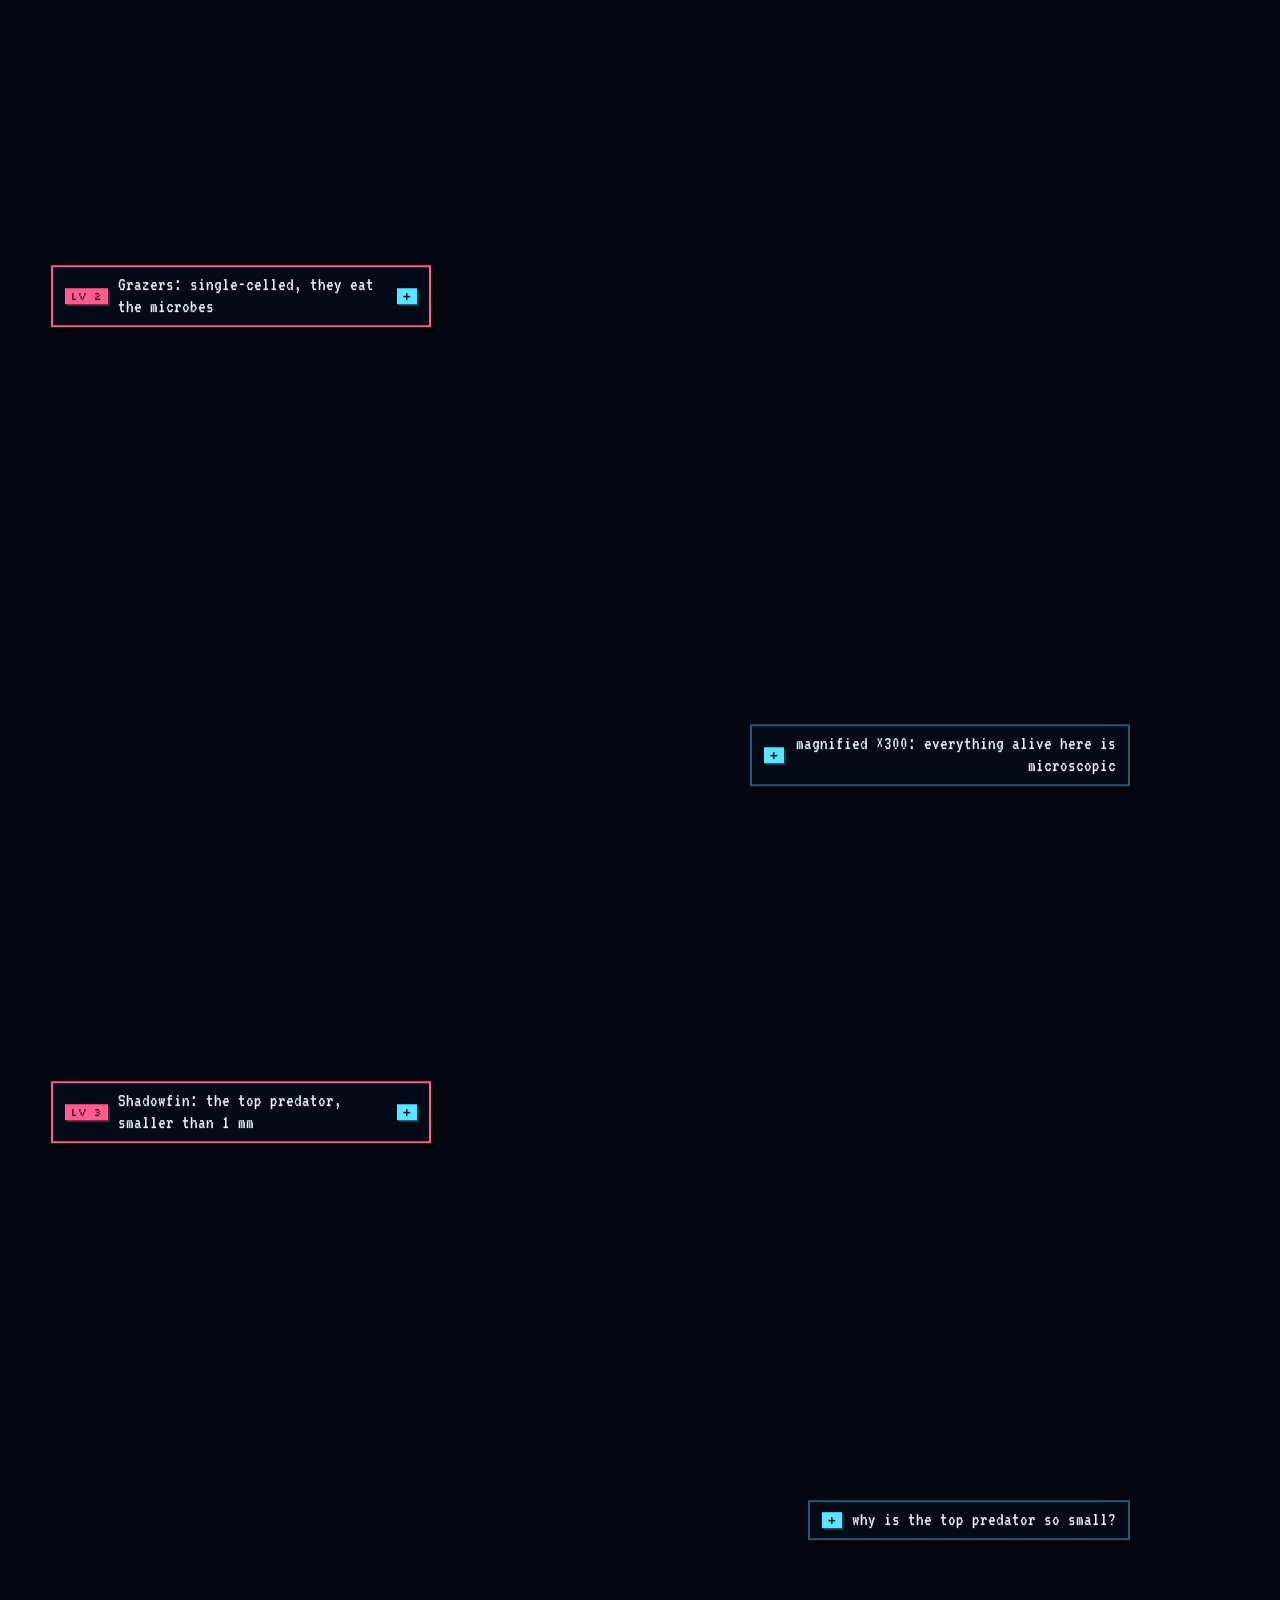
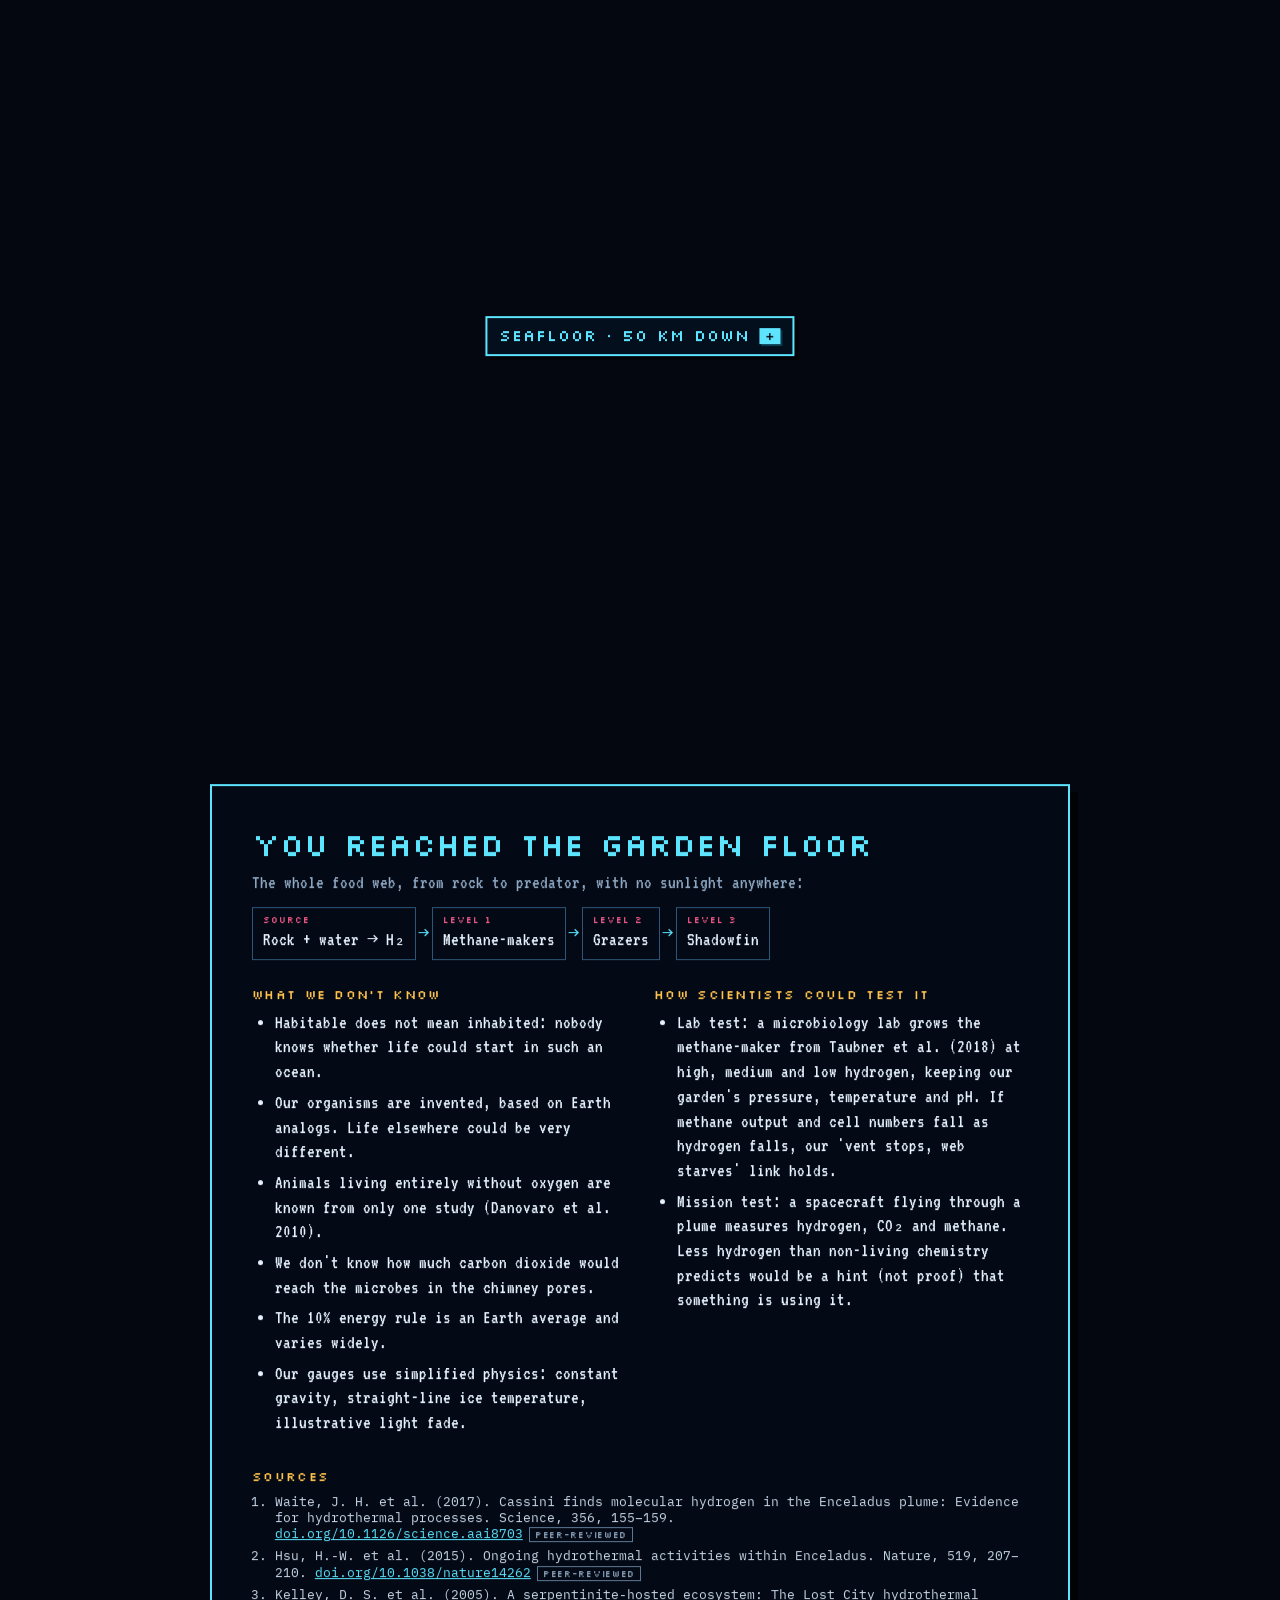
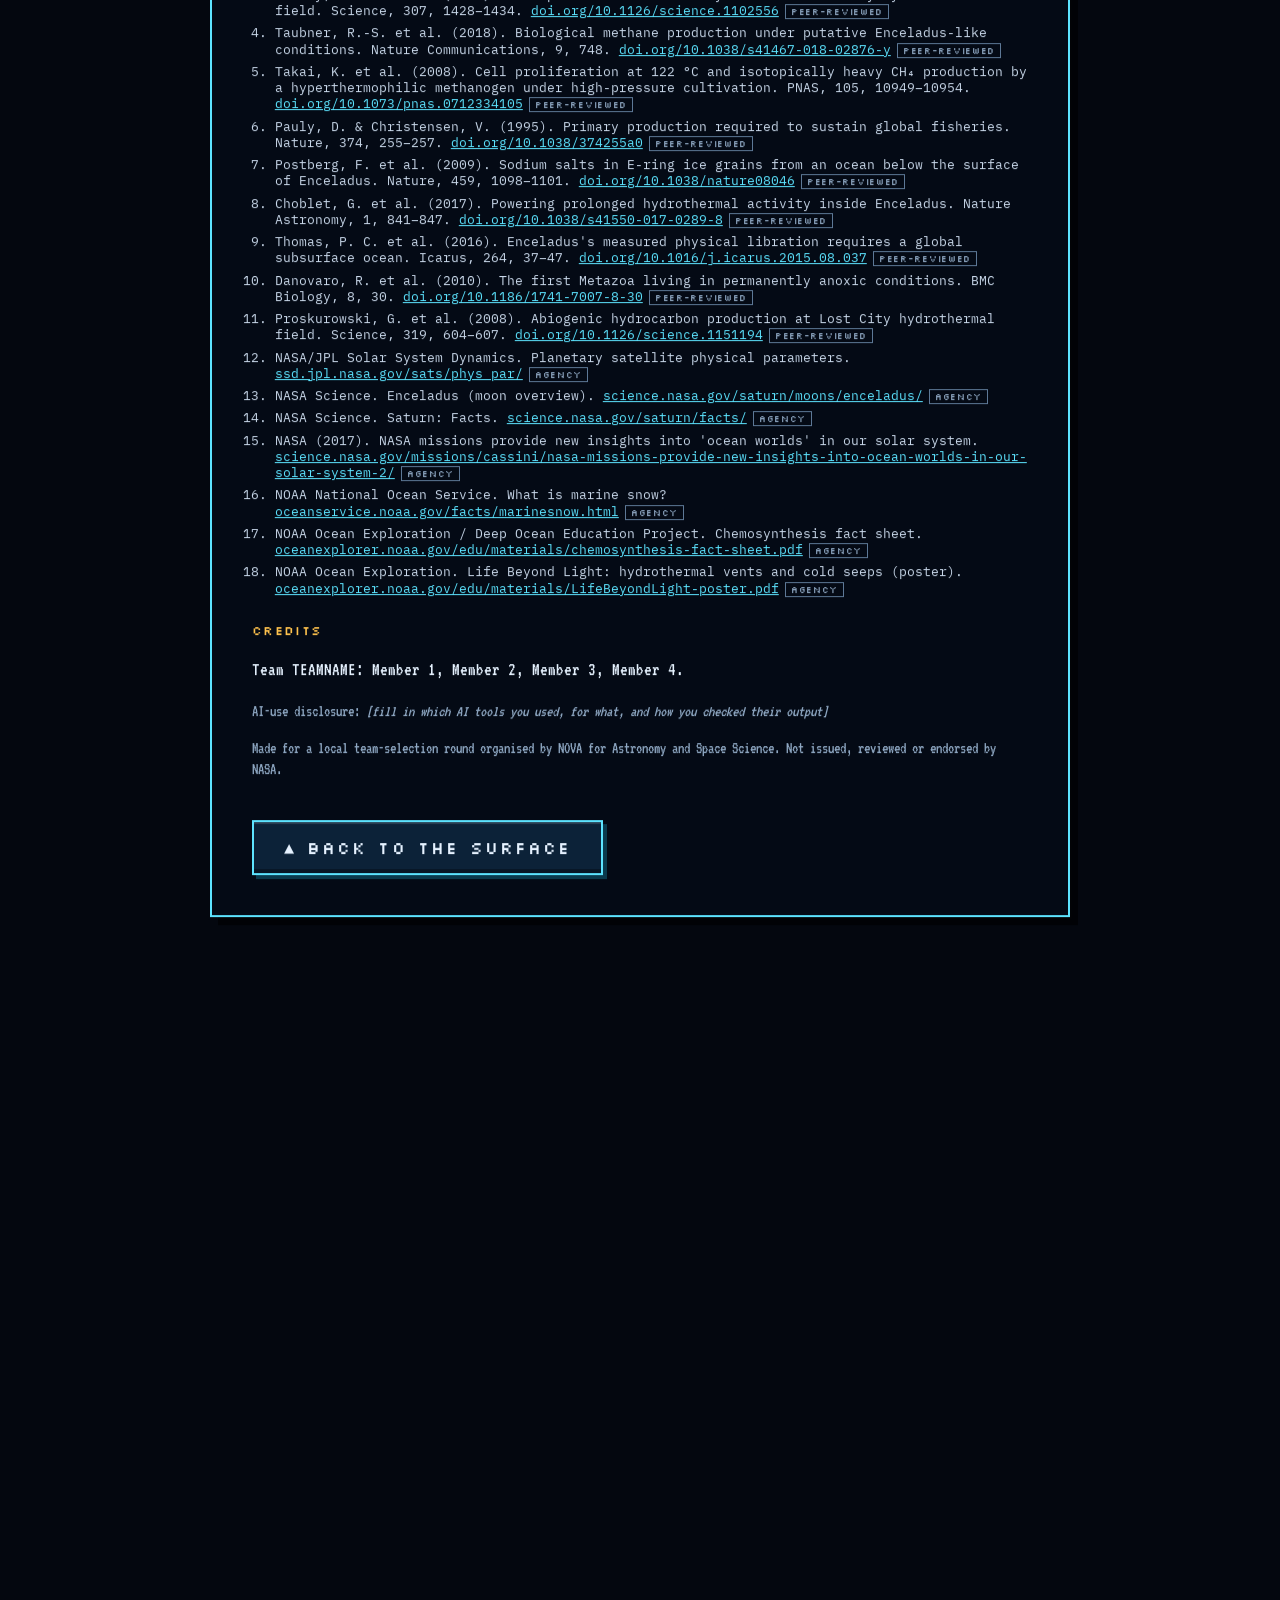
==== commit 9e1e93c8: "Fill the ice and ocean with things to discover Ice layers and glints, a jagged ice underside at 20 k" ====
--- a/index.html
+++ b/index.html
@@ -86,6 +86,11 @@
     </div>
 
     <a class="hud-box hud-link" href="#end" id="sourcesLink">Sources</a>
+    <div class="toast" id="toast" role="status" aria-live="polite" hidden>
+      <span class="toast-k">Checkpoint</span>
+      <span class="toast-main"></span>
+      <span class="toast-sub"></span>
+    </div>
     <div class="hud-box hud-found" id="foundBox" title="Science facts you have opened">
       <span class="hud-label">Facts found</span>
       <span class="found-val"><b id="foundN">0</b>/<span id="foundTotal">0</span></span>
--- a/css/style.css
+++ b/css/style.css
@@ -328,6 +328,22 @@
 .coin-bar i { display: block; height: 100%; min-width: 2px; background: var(--assume); }
 .coin-n { text-align: right; font-family: var(--px); font-size: 11px; color: var(--assume); }
 .coin-note { font-size: 16px; color: var(--muted); margin: -4px 0 10px; }
+
+/* checkpoint pop-up */
+.toast {
+  position: absolute; top: 18%; left: 50%; transform: translateX(-50%);
+  display: flex; flex-direction: column; align-items: center; gap: 2px;
+  background: rgba(4, 12, 22, 0.92); border: 2px solid var(--evidence);
+  box-shadow: var(--shadow-px); padding: 8px 18px 10px; text-align: center; pointer-events: none;
+}
+.toast[hidden] { display: none; }
+.toast.show { animation: toast-in 2.2s steps(1) both, toast-pop .2s steps(3); }
+.toast-k { font-family: var(--px); font-size: 9px; letter-spacing: 0.18em; text-transform: uppercase; color: var(--evidence); }
+.toast-k::before { content: "✓ "; }
+.toast-main { font-family: var(--px); font-size: 18px; color: var(--ink); text-transform: uppercase; letter-spacing: 0.06em; }
+.toast-sub { font-size: 18px; color: var(--muted); line-height: 1; }
+@keyframes toast-pop { from { transform: translate(-50%, 8px) scale(0.9); } to { transform: translate(-50%, 0); } }
+@keyframes toast-in { 0%, 85% { opacity: 1; } 90% { opacity: 0.5; } 100% { opacity: 0; } }
 
 .btn-link {
   margin-top: 14px; background: none; border: 0; cursor: pointer; padding: 4px 6px;
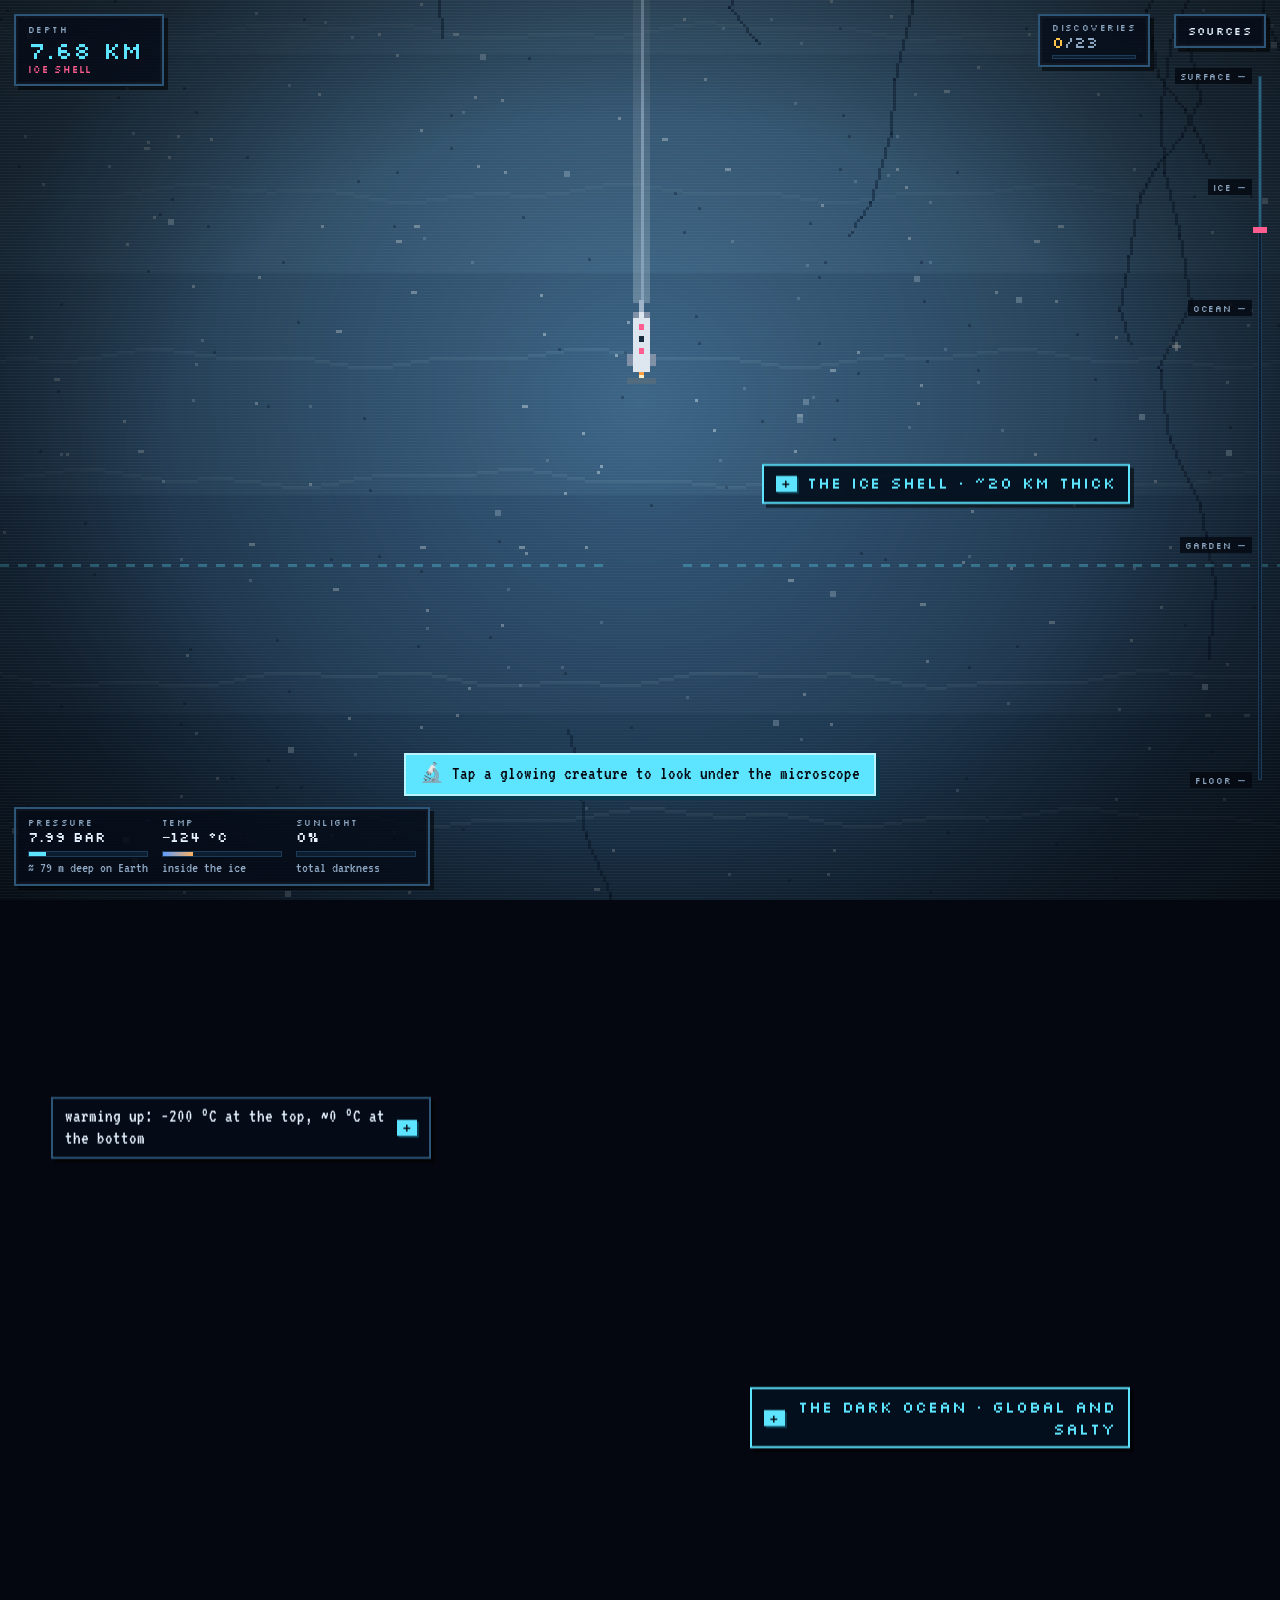
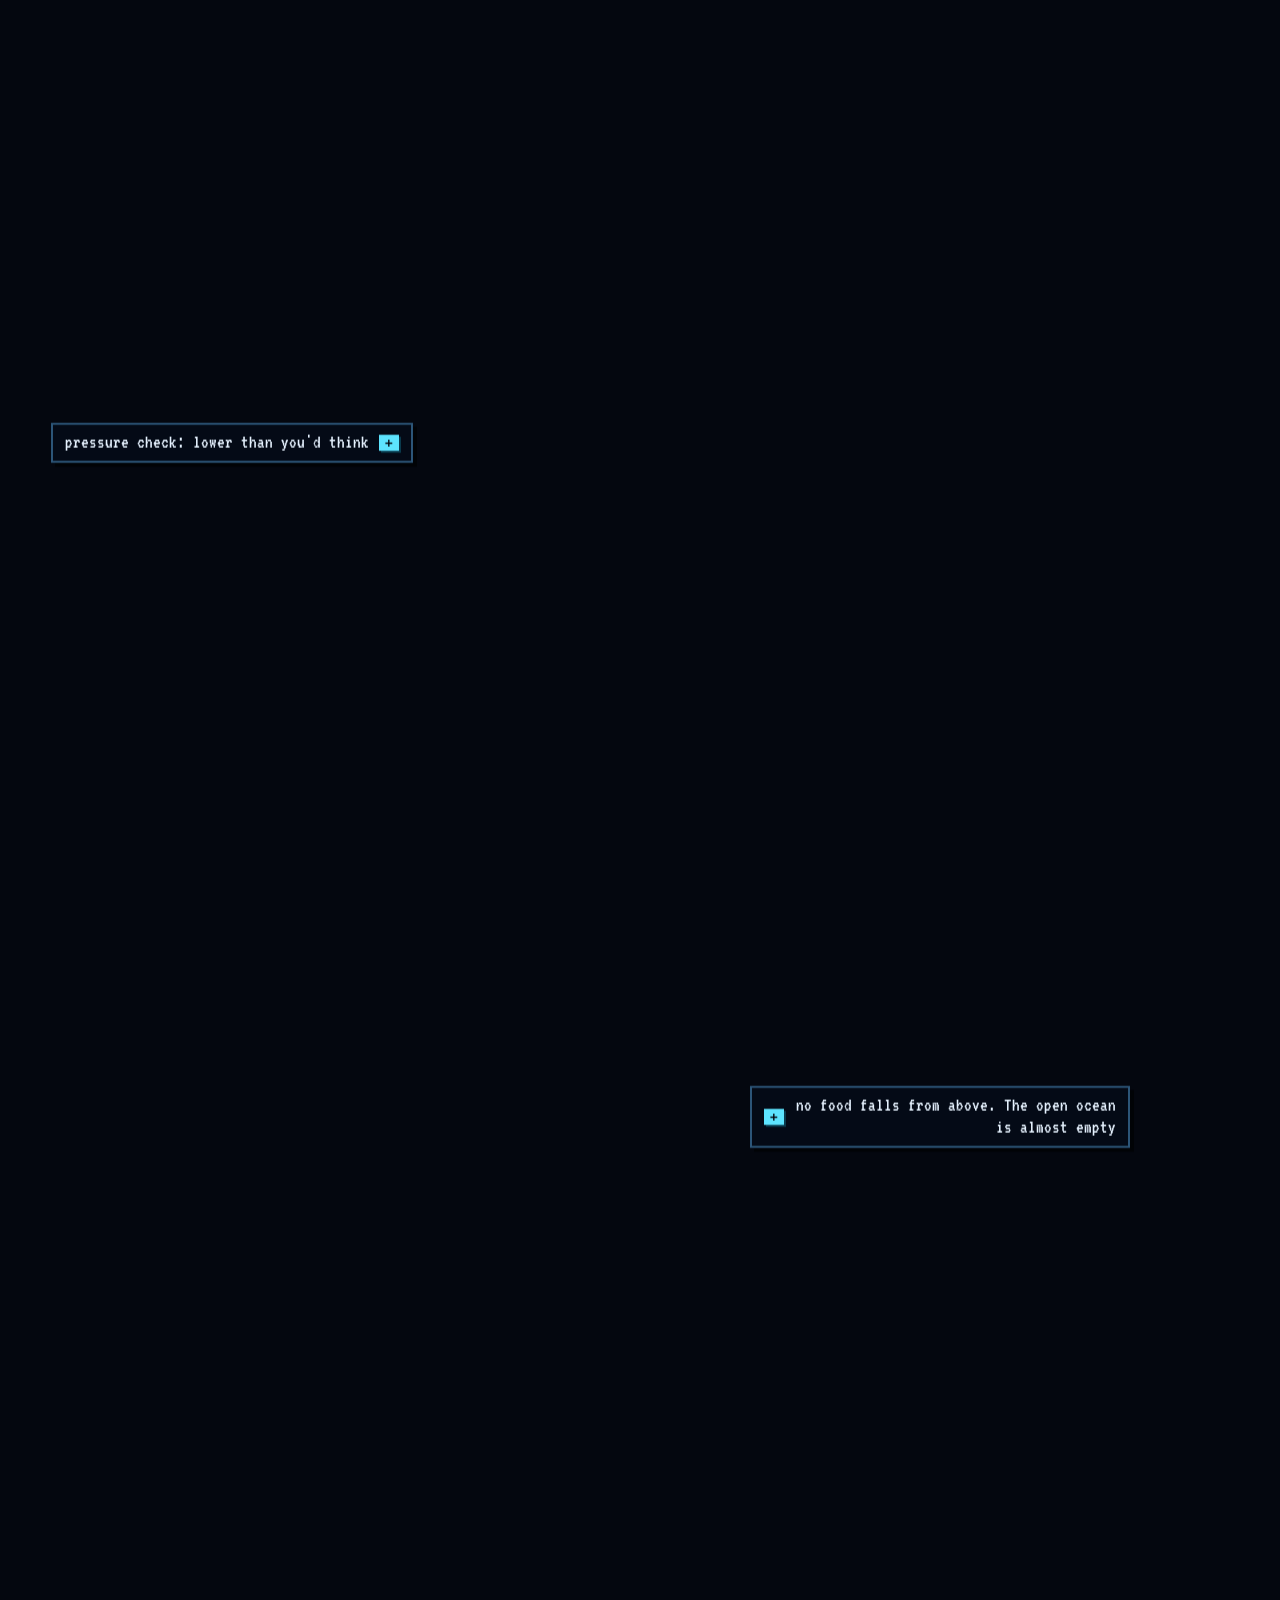
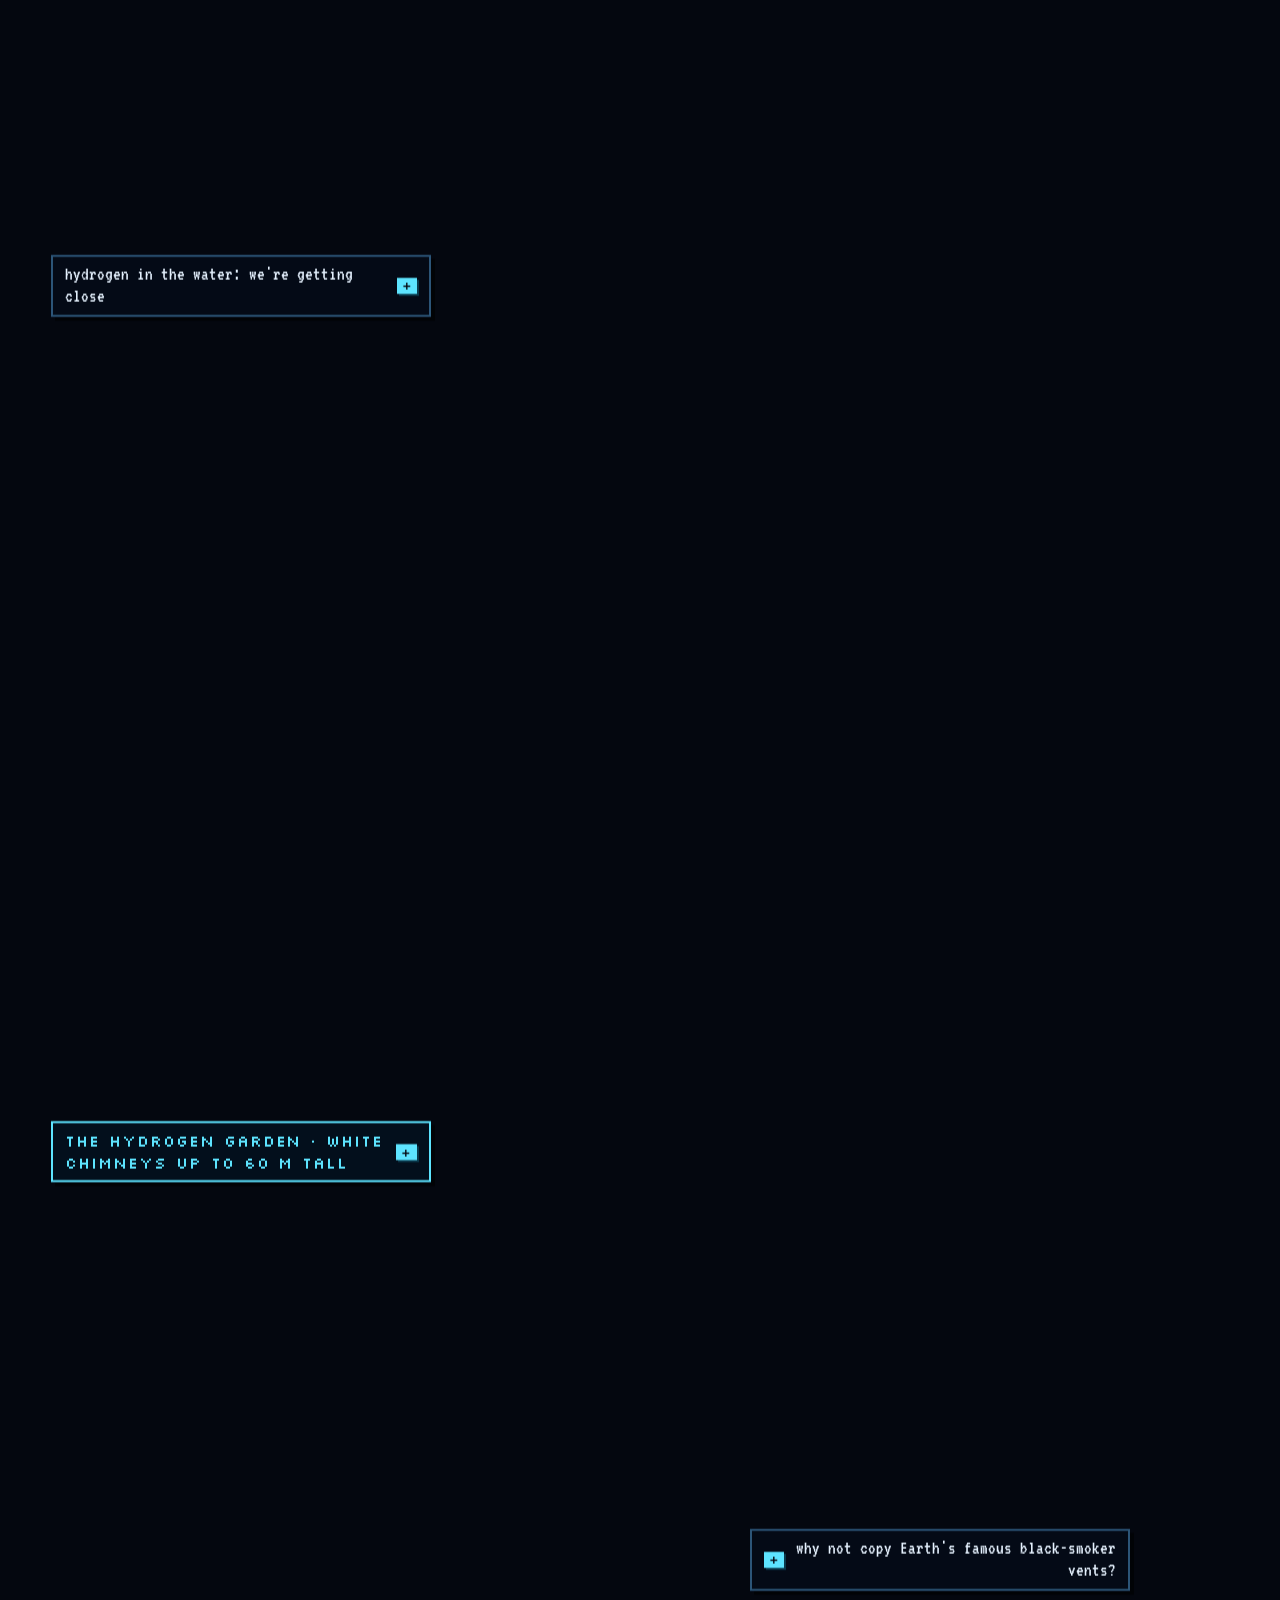
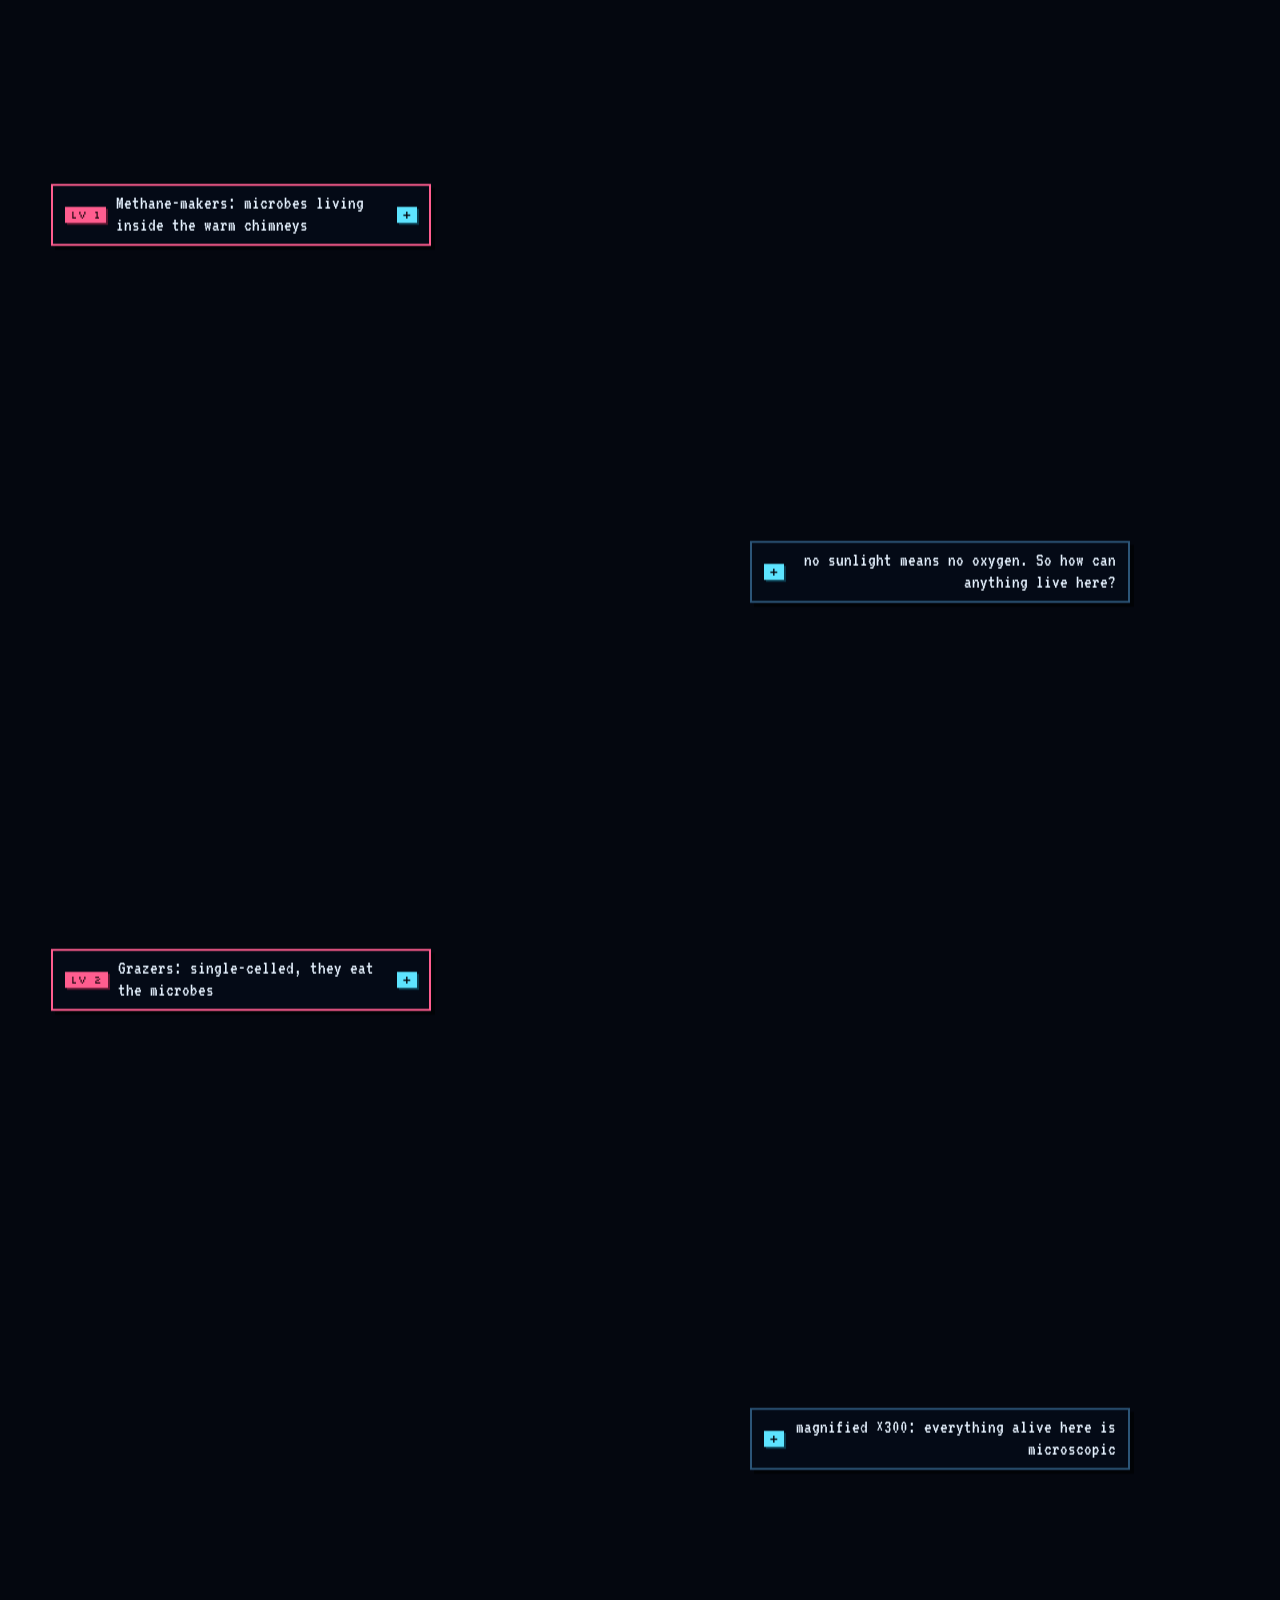
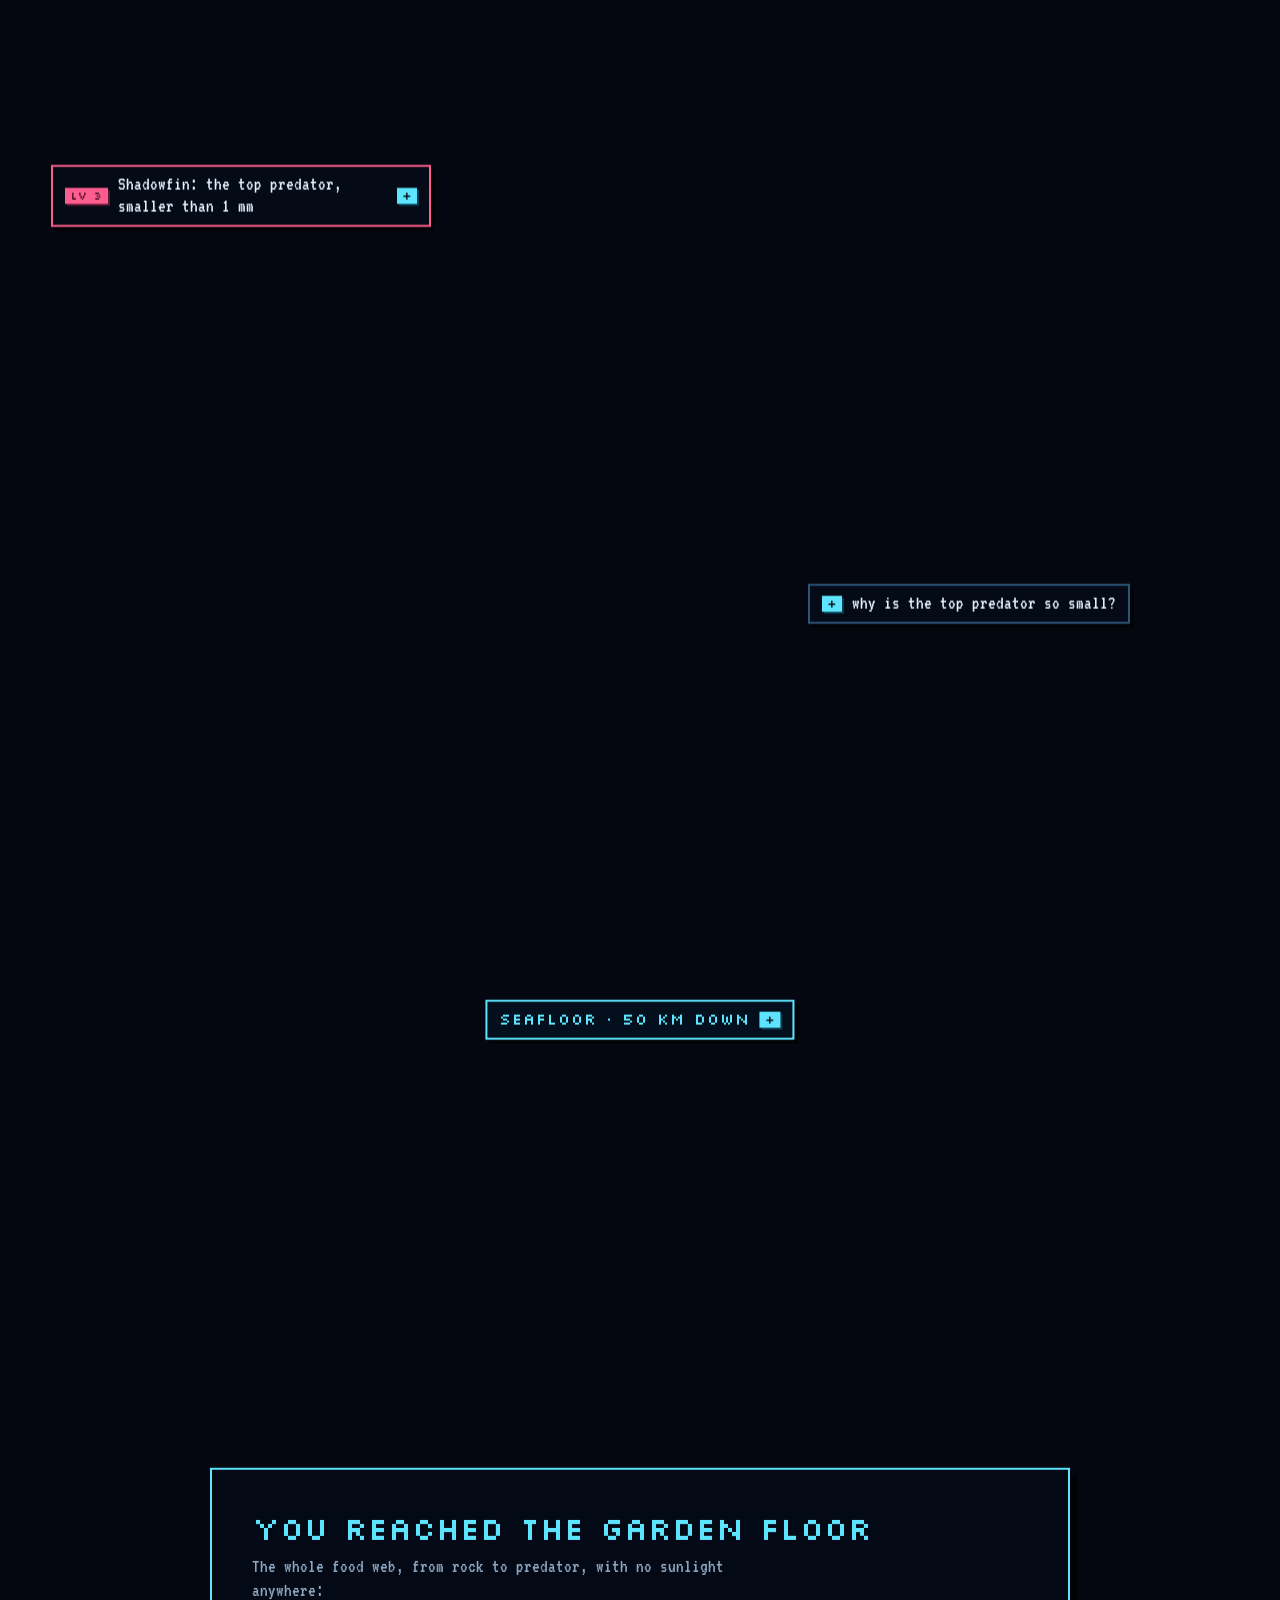
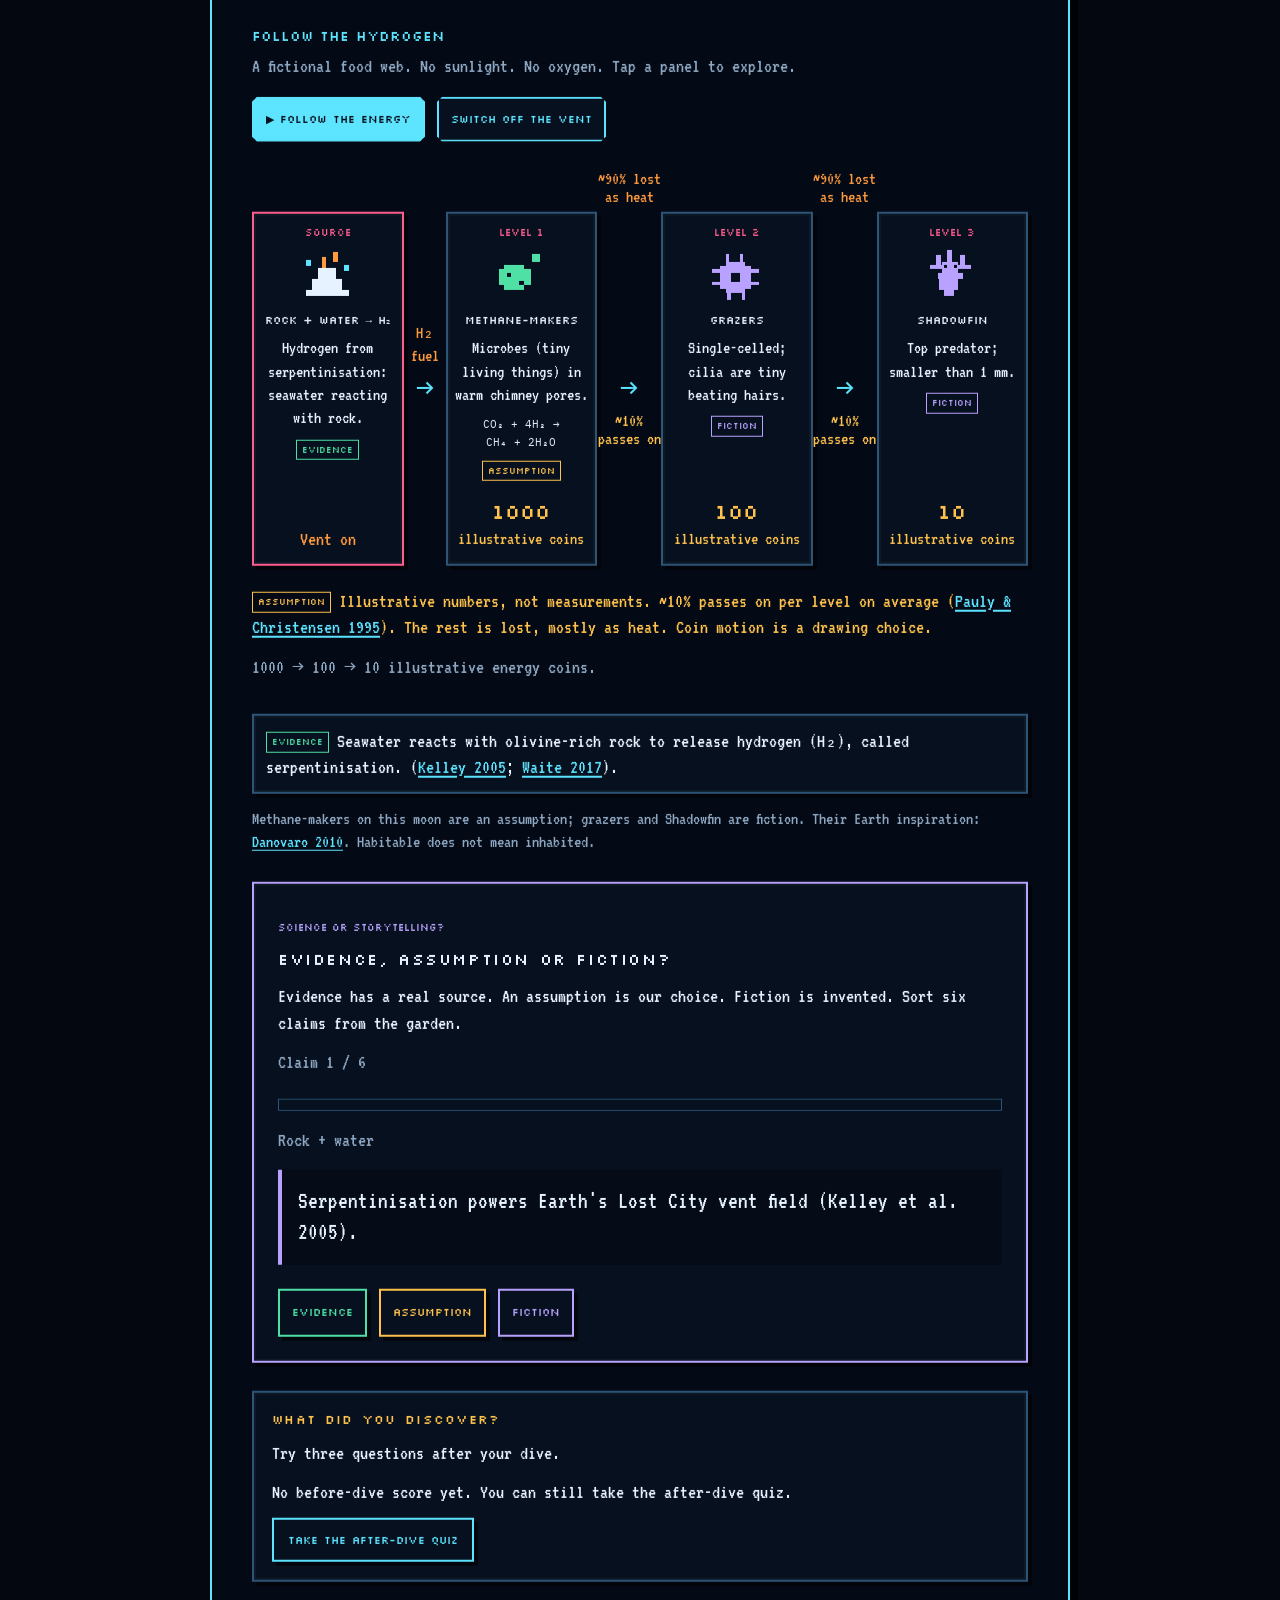
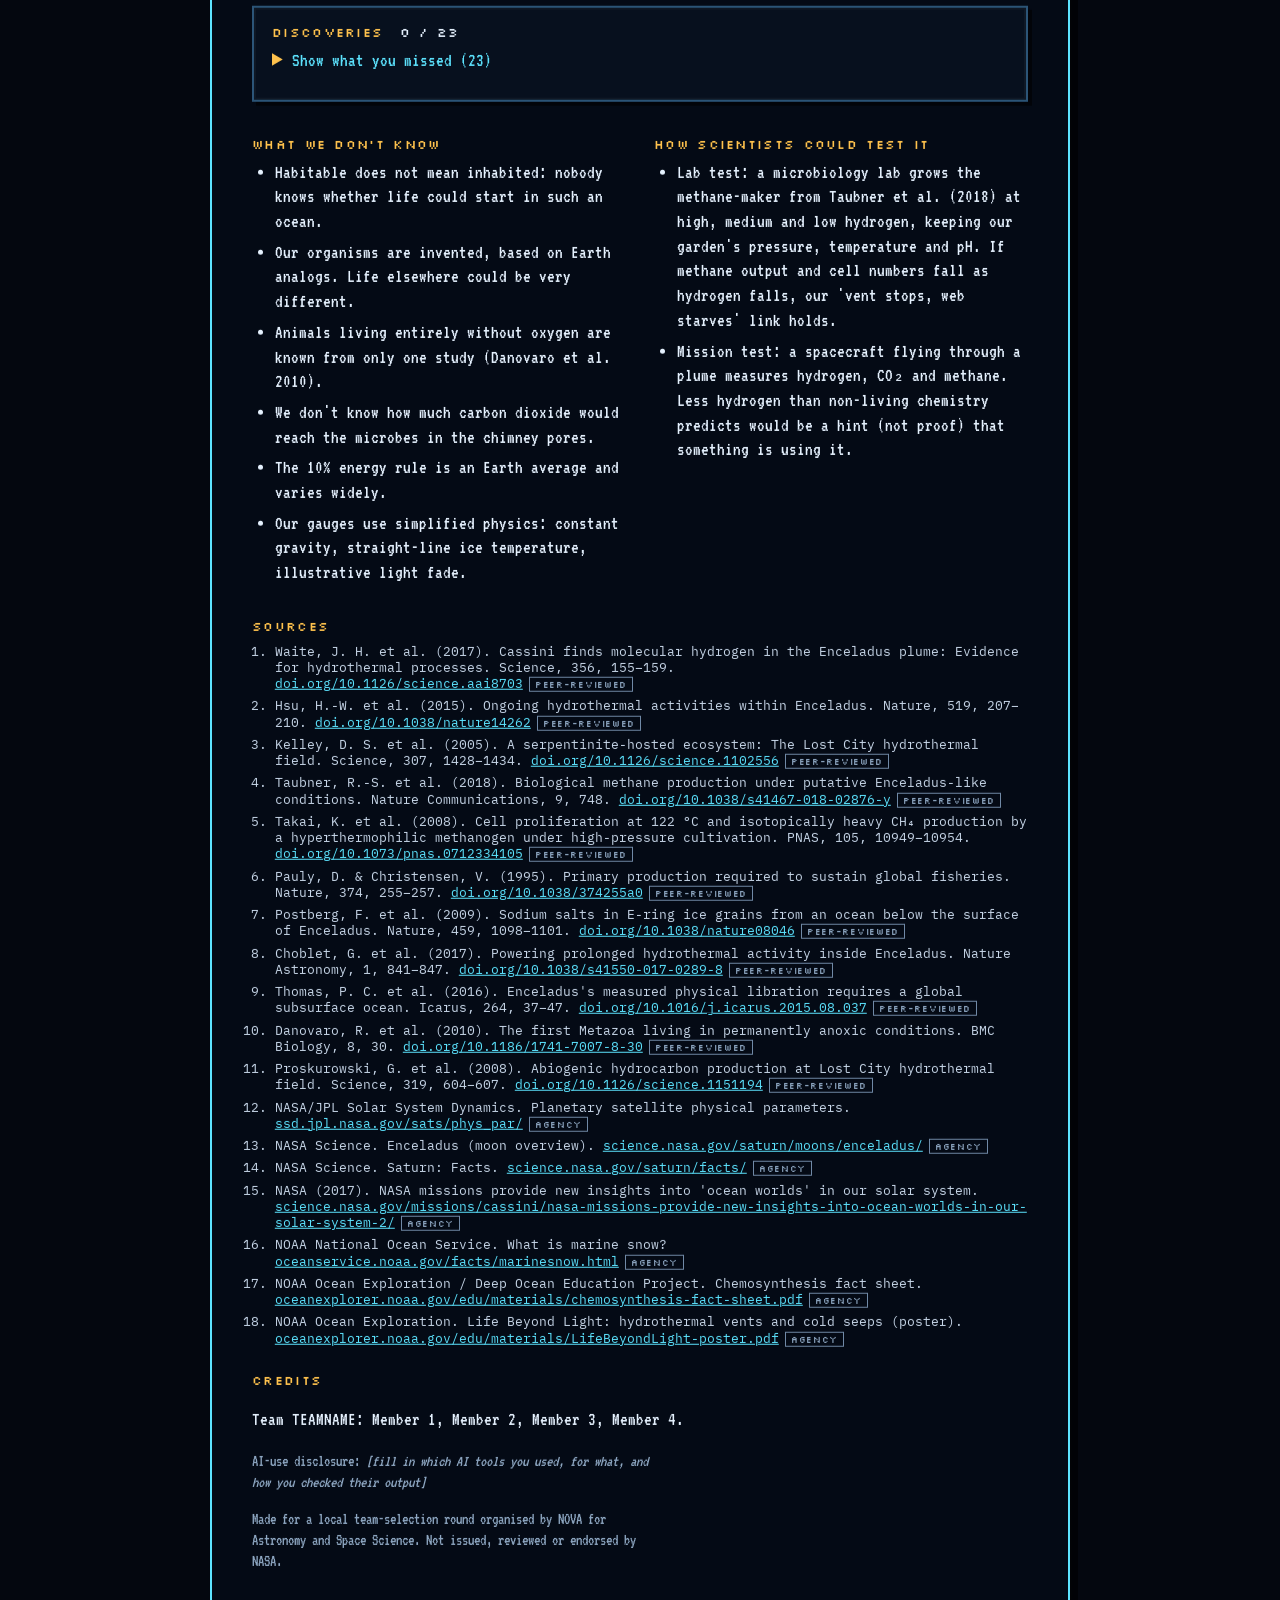
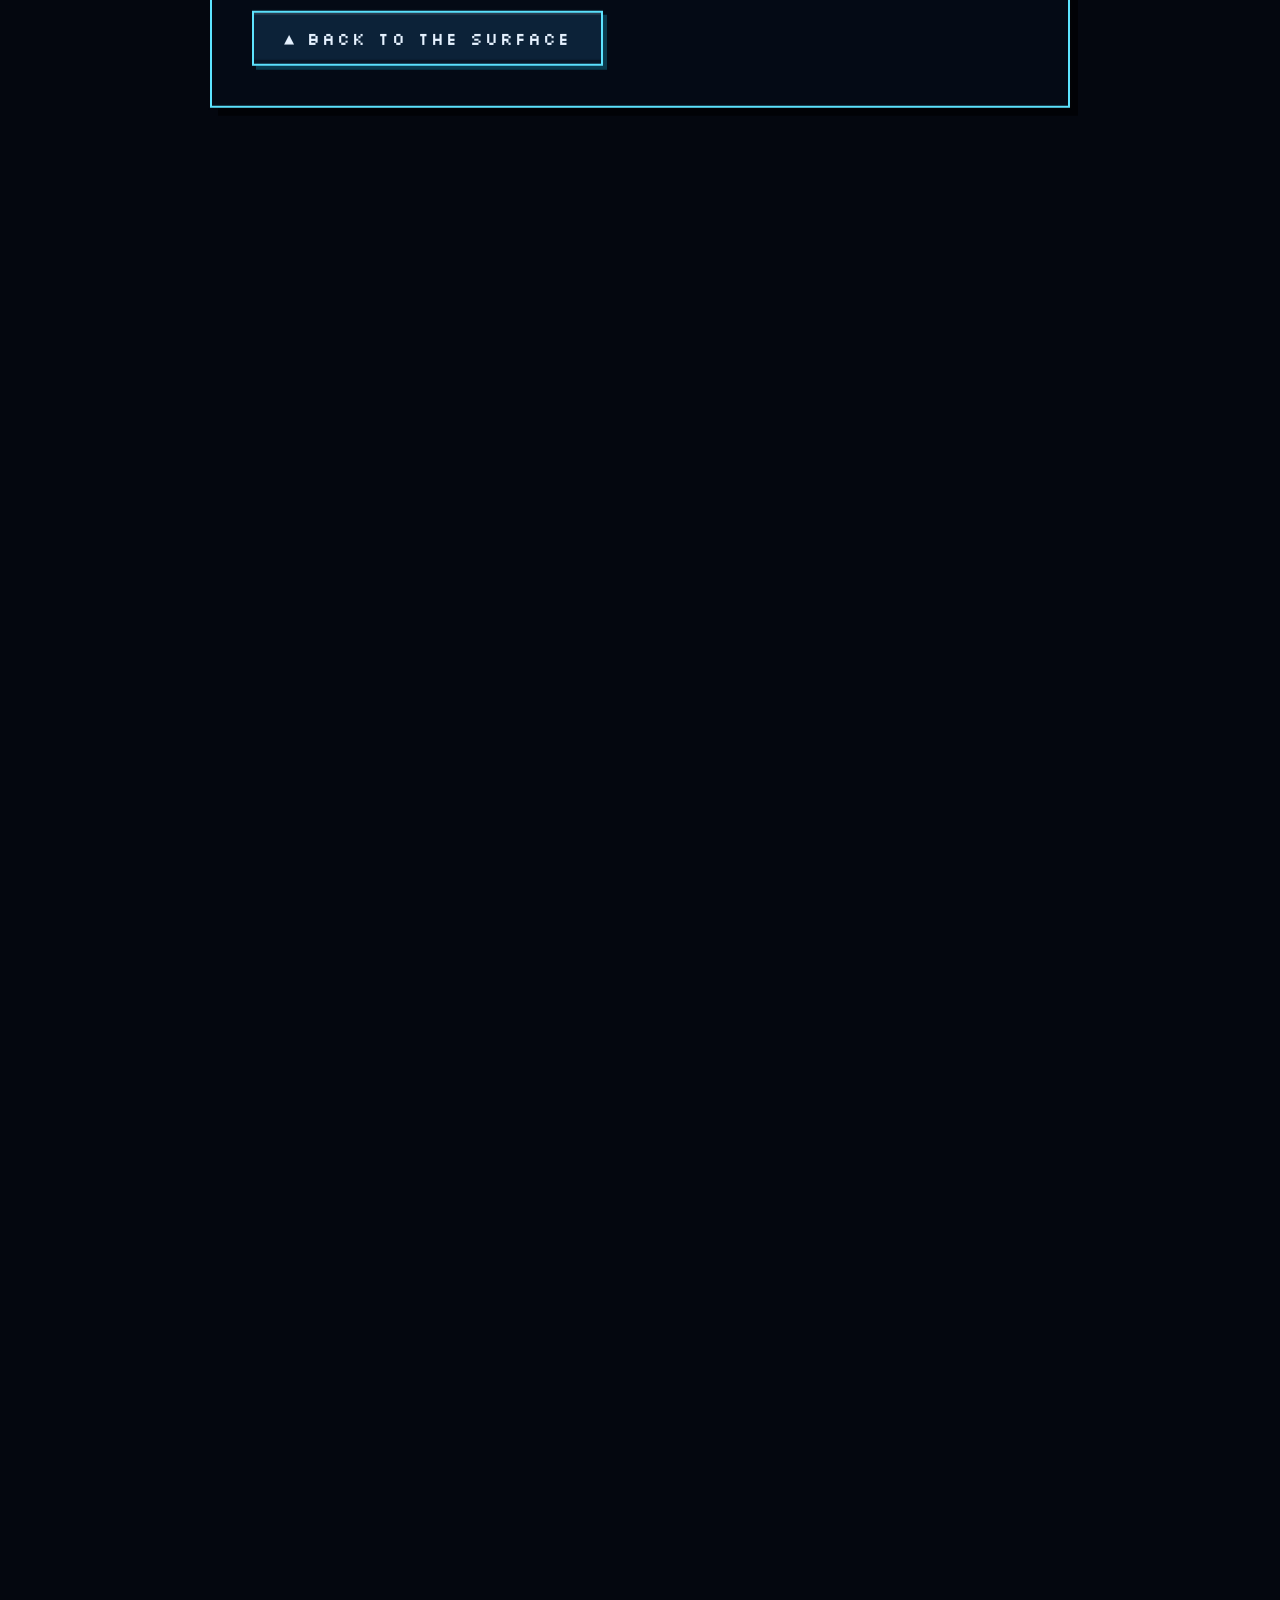
==== commit 5993b7b3: "Design pass: hero intro, depth atmosphere, discoveries counter, garden reveal, readability and contr" ====
--- a/index.html
+++ b/index.html
@@ -11,16 +11,19 @@
   <link rel="stylesheet" href="css/style.css">
   <link rel="stylesheet" href="css/energyflow.css">
   <link rel="stylesheet" href="css/quiz.css">
+  <link rel="stylesheet" href="css/taggame.css">
 </head>
 <body>
   <canvas id="scene" aria-hidden="true"></canvas>
   <div class="scanlines" aria-hidden="true"></div>
+  <div class="flash" id="flash" aria-hidden="true"></div>
   <div id="spacer" aria-hidden="true"></div>
 
   <main id="world">
     <header class="hero" id="hero">
       <p class="hero-kicker">An astrobiology concept · Challenge A</p>
       <h1 class="hero-title" id="heroTitle">The Hydrogen Garden</h1>
+      <p class="hero-hook" id="heroHook">No sunlight. No oxygen.<br><span>Could anything live down here?</span></p>
       <p class="hero-sub" id="heroSub"></p>
       <ul class="hero-chips">
         <li>fictional world</li><li>real science</li><li>50 km dive</li>
@@ -28,9 +31,13 @@
       <button class="btn-pixel" id="beginBtn" type="button">▼ Begin descent ▼</button>
       <!-- Quiz entry (owned by js/quiz.js); hidden until the quiz script shows it -->
       <button class="btn-link" id="quizPreBtn" type="button" hidden>Take the 30-second quiz first</button>
-      <p class="hero-note">Scroll to dive · tap any label marked <span class="plus">+</span> to see the science</p>
+      <p class="hero-note">Tap any label marked <span class="plus">+</span> to see the science</p>
       <p class="hero-disclaimer">A fictional world built from real science, modelled on Saturn's moon Enceladus and Earth's Lost City vents.
         It is not a claim that life exists anywhere beyond Earth.</p>
+      <button class="scroll-cue" id="scrollCue" type="button" aria-label="Scroll to dive">
+        <span class="scroll-cue-txt">Scroll to dive</span>
+        <span class="scroll-cue-arrows" aria-hidden="true"><i></i><i></i><i></i></span>
+      </button>
     </header>
 
     <div id="markers"></div>
@@ -50,8 +57,19 @@
           </ol>
         </div>
 
+        <!-- Tag-game mount (owned by js/taggame.js + css/taggame.css) -->
+        <div id="tagGame"></div>
+
         <!-- Quiz mount (owned by js/quiz.js + css/quiz.css) -->
         <div id="quizEnd"></div>
+
+        <section class="discoveries px-panel" id="discoveries" aria-labelledby="discTitle">
+          <h3 id="discTitle">Discoveries <span class="disc-n" id="discN">0 / 0</span></h3>
+          <details class="missed" id="missedBox">
+            <summary class="disc-head" id="missedHead"></summary>
+            <div class="missed-list" id="missedList"></div>
+          </details>
+        </section>
 
         <div class="end-cols">
           <div>
@@ -91,10 +109,14 @@
       <span class="toast-main"></span>
       <span class="toast-sub"></span>
     </div>
-    <div class="hud-box hud-found" id="foundBox" title="Science facts you have opened">
-      <span class="hud-label">Facts found</span>
+    <div class="hud-box hud-found" id="foundBox" title="Science cards opened and creatures seen under the microscope">
+      <span class="hud-label">Discoveries</span>
       <span class="found-val"><b id="foundN">0</b>/<span id="foundTotal">0</span></span>
+      <span class="found-bar" aria-hidden="true"><i id="foundBar"></i></span>
     </div>
+    <button class="scope-hint" id="scopeHint" type="button" hidden>
+      <span aria-hidden="true">🔬</span> Tap a glowing creature to look under the microscope
+    </button>
 
     <div class="hud-box hud-gauges" aria-live="off">
       <div class="gauge">
@@ -159,6 +181,7 @@
 
   <script src="js/content.js"></script>
   <script src="js/energyflow.js"></script>
+  <script src="js/taggame.js"></script>
   <script src="js/world.js"></script>
   <script src="js/microscope.js"></script>
   <script src="js/quiz.js"></script>
--- a/css/style.css
+++ b/css/style.css
@@ -2,7 +2,7 @@
 :root {
   --ink: #e6f2ff;
   --muted: #8ea7c2;
-  --dim: #5d7896;
+  --dim: #7089a6;              /* passes WCAG AA (>=4.8:1) on every background it is used on */
   --panel: rgba(5, 12, 24, 0.82);
   --panel-solid: #07101e;
   --line: #2c5578;
@@ -55,8 +55,15 @@
   position: fixed; inset: 0; pointer-events: none; z-index: 1;
   background:
     repeating-linear-gradient(to bottom, rgba(255,255,255,0.035) 0 1px, transparent 1px 3px),
-    radial-gradient(ellipse at center, transparent 55%, rgba(0,0,0,0.55) 100%);
-}
+    radial-gradient(ellipse at center, transparent calc(55% - var(--dk, 0) * 15%), rgba(0,0,0,calc(0.55 + var(--dk, 0) * 0.25)) 100%);
+}
+/* breakthrough / arrival flash */
+.flash { position: fixed; inset: 0; pointer-events: none; z-index: 4; opacity: 0; }
+.flash.ice { background: radial-gradient(circle at 50% 42%, rgba(220,248,255,0.85), rgba(93,228,255,0.25) 45%, transparent 75%); animation: flash-out .55s steps(6) both; }
+.flash.warm { background: radial-gradient(ellipse at 50% 100%, rgba(255,170,90,0.45), transparent 70%); animation: flash-out 1.2s steps(8) both; }
+@keyframes flash-out { 0% { opacity: 1; } 100% { opacity: 0; } }
+#scene.pulse { animation: scene-pulse .35s steps(3); }
+@keyframes scene-pulse { 0% { transform: scale(1.025); } 100% { transform: none; } }
 #spacer { width: 1px; }
 
 /* ---------- world layer (moves with the camera) ---------- */
@@ -82,6 +89,52 @@
   color: #e4f8ff; text-transform: uppercase; letter-spacing: 0.02em;
   text-shadow: 3px 0 var(--pink), -3px 0 #29d3ff;
 }
+/* title moment: letters drop in, then the colour split settles and a slow glow pulses */
+.hero-title { text-wrap: balance; }
+.hero-title .tw { display: inline-block; white-space: nowrap; }
+.hero-title .tl {
+  display: inline-block;
+  animation: tl-drop .5s steps(5) both, tl-glow 3.2s steps(8) 1.6s infinite;
+  animation-delay: calc(var(--i) * 45ms), calc(1.6s + var(--i) * 60ms);
+}
+@keyframes tl-drop {
+  0%   { transform: translateY(-0.9em); opacity: 0; text-shadow: 8px 0 var(--pink), -8px 0 #29d3ff; }
+  60%  { transform: translateY(0.08em); opacity: 1; }
+  100% { transform: none; opacity: 1; text-shadow: 3px 0 var(--pink), -3px 0 #29d3ff; }
+}
+@keyframes tl-glow {
+  0%, 70%, 100% { text-shadow: 3px 0 var(--pink), -3px 0 #29d3ff; }
+  80% { text-shadow: 3px 0 var(--pink), -3px 0 #29d3ff, 0 0 18px rgba(93,228,255,0.85); }
+}
+.hero-kicker { text-wrap: balance; }
+.hero-hook {
+  font-family: var(--px); font-size: clamp(15px, 2.2vw, 24px); line-height: 1.35; letter-spacing: 0.04em;
+  color: var(--ink); text-transform: uppercase; margin: 18px 0 0;
+  animation: hook-in .4s steps(4) 1s both;
+}
+.hero-hook span { color: var(--assume); }
+@keyframes hook-in { from { opacity: 0; transform: translateY(6px); } to { opacity: 1; transform: none; } }
+
+/* bobbing scroll cue at the bottom of the hero */
+.scroll-cue {
+  position: absolute; left: 50%; bottom: -10vh; transform: translateX(-50%);
+  display: flex; flex-direction: column; align-items: center; gap: 6px;
+  background: none; border: 0; cursor: pointer; padding: 6px 10px; color: var(--accent);
+  animation: cue-bob 1.4s steps(2) infinite;
+}
+.scroll-cue-txt { font-family: var(--px); font-size: 12px; letter-spacing: 0.2em; text-transform: uppercase; }
+.scroll-cue-arrows { display: flex; flex-direction: column; align-items: center; gap: 3px; }
+.scroll-cue-arrows i {
+  width: 14px; height: 7px; display: block; background: var(--accent);
+  clip-path: polygon(0 0, 100% 0, 50% 100%);
+  animation: cue-blink 1.2s steps(1) infinite;
+}
+.scroll-cue-arrows i:nth-child(2) { animation-delay: .2s; opacity: .7; }
+.scroll-cue-arrows i:nth-child(3) { animation-delay: .4s; opacity: .45; }
+@keyframes cue-bob { 50% { transform: translate(-50%, 6px); } }
+@keyframes cue-blink { 50% { background: #b8f4ff; } }
+.scroll-cue:focus-visible { outline: 2px solid var(--assume); outline-offset: 3px; }
+
 .hero-sub {
   font-family: var(--body); color: var(--ink); opacity: 0.92;
   margin: 18px 0 14px; max-width: 34em; font-size: clamp(19px, 2vw, 23px); line-height: 1.25;
@@ -141,6 +194,9 @@
 .marker-btn { cursor: pointer; transition: border-color .1s, background .1s, transform .08s steps(2), box-shadow .08s steps(2); }
 .marker-btn:hover { border-color: var(--accent); background: #0b1d33; transform: translate(-2px, -2px); box-shadow: 6px 6px 0 rgba(0,0,0,0.55); }
 .marker-btn:active { transform: translate(2px, 2px); box-shadow: 2px 2px 0 rgba(0,0,0,0.55); }
+.marker-btn:hover .tag-plus, .marker-btn:focus-visible .tag-plus { animation: plus-wiggle .4s steps(4) infinite; }
+.marker-btn:focus-visible { border-color: var(--assume); transform: translate(-2px, -2px); box-shadow: 6px 6px 0 rgba(0,0,0,0.55); }
+@keyframes plus-wiggle { 25% { transform: rotate(-12deg) scale(1.15); } 75% { transform: rotate(12deg) scale(1.15); } }
 .marker-btn.is-seen { border-color: #1d3a57; }
 .marker-btn.is-seen .tag-plus { background: var(--dim); animation: none; }
 .marker.right .marker-btn { flex-direction: row-reverse; }
@@ -236,7 +292,41 @@
 .hud-found { top: 14px; right: 130px; padding: 6px 12px; pointer-events: none; }
 .found-val { display: block; font-family: var(--px); font-size: 16px; color: var(--muted); line-height: 1.1; }
 .found-val b { font-weight: 400; color: var(--assume); }
+.found-bar { display: block; height: 4px; margin-top: 4px; background: #0d1d30; border: 1px solid #1d3a57; }
+.found-bar i { display: block; height: 100%; width: 0; background: var(--assume); transition: width .3s steps(4); }
+.hud-found.all .found-bar i { background: var(--evidence); }
 .hud-found.bump { animation: found-bump .3s steps(3); }
+
+/* microscope prompt shown when you reach the garden */
+.scope-hint {
+  position: absolute; left: 50%; bottom: 104px; transform: translateX(-50%);
+  pointer-events: auto; cursor: pointer; max-width: calc(100vw - 32px);
+  font: inherit; font-size: 19px; line-height: 1.2; color: var(--bg);
+  background: var(--accent); border: 2px solid #b8f4ff; padding: 8px 14px;
+  box-shadow: 4px 4px 0 #0a3a4d; animation: hint-in .3s steps(3) both, hint-bob 1.4s steps(2) .3s infinite;
+}
+.scope-hint[hidden] { display: none; }
+.scope-hint:hover { background: #b8f4ff; }
+.scope-hint:focus-visible { outline: 2px solid var(--assume); outline-offset: 3px; }
+@keyframes hint-in { from { opacity: 0; transform: translate(-50%, 10px); } to { opacity: 1; transform: translate(-50%, 0); } }
+@keyframes hint-bob { 50% { transform: translate(-50%, -4px); } }
+
+/* end screen: discoveries + what you missed */
+.discoveries { margin: 24px 0 8px; padding: 16px 18px; }
+.discoveries h3 { margin-top: 0 !important; }
+.disc-n { color: var(--ink); margin-left: 8px; }
+.disc-head { margin: 4px 0 10px; color: var(--accent); cursor: pointer; width: fit-content; }
+.disc-head::marker { color: var(--assume); }
+.disc-head:focus-visible { outline: 2px solid var(--assume); outline-offset: 2px; }
+.missed.none-left .disc-head { color: var(--evidence); cursor: default; list-style: none; }
+.missed-list { display: flex; flex-wrap: wrap; gap: 8px; }
+.missed-btn {
+  font: inherit; font-size: 17px; line-height: 1.15; color: var(--ink); cursor: pointer; text-align: left;
+  background: #0b1d33; border: 2px dashed var(--line); padding: 5px 10px;
+}
+.missed-btn::before { content: "? "; color: var(--assume); }
+.missed-btn:hover { border-color: var(--accent); border-style: solid; }
+.missed-btn:focus-visible { outline: 2px solid var(--assume); outline-offset: 2px; }
 .hud-found.all { border-color: var(--evidence); }
 .hud-found.all .found-val b { color: var(--evidence); }
 @keyframes found-bump { 50% { transform: translateY(-4px) scale(1.08); border-color: var(--assume); } }
@@ -305,6 +395,10 @@
 .card-close:active { transform: translate(2px, 2px); box-shadow: none; }
 .card-title { font-family: var(--px); font-weight: 400; font-size: 18px; line-height: 1.25; color: var(--accent); margin: 14px 0 10px; text-transform: uppercase; }
 .card-body { font-size: 20px; line-height: 1.3; }
+.card-body p, .card-sec li { max-width: 62ch; }
+.term { font-weight: 400; color: #ffffff; background: rgba(93,228,255,0.14); padding: 0 3px; box-shadow: inset 0 -2px 0 rgba(93,228,255,0.55); }
+.card-sec h4 { font-size: 11px !important; }
+.end-lead, .end-cols li, .end-panel > p, .disc-head { max-width: 68ch; }   /* not Codex's widgets */
 .card-body p { margin: 0 0 10px; }
 .card-body .eq {
   font-family: var(--mono); font-weight: 600; text-align: center; color: var(--ink);
@@ -426,6 +520,11 @@
 /* ---------- small screens ---------- */
 @media (max-width: 700px) {
   body { font-size: 18px; }
+  .hero { padding-top: 6vh; }
+  .hero-chips { display: none; }
+  .hero-hook { margin-top: 14px; }
+  .hero-sub { margin: 12px 0 14px; }
+  .scroll-cue { bottom: -4vh; }
   .marker, .marker.left, .marker.right { max-width: calc(100vw - 56px); }
   .marker.left { left: 12px; }
   .marker.right { right: 12px; }
@@ -436,9 +535,13 @@
   .hud-value { font-size: 17px; }
   .hud-link { top: 8px; right: 8px; font-size: 10px; padding: 6px 9px; }
   .hud-found { top: 44px; right: 8px; padding: 4px 8px; }
+  /* On phones the end panel is full width, so the top HUD boxes would cover its text */
+  #hud .hud-depth, #hud .hud-link, #hud .hud-found { transition: opacity .3s; }
+  #hud.at-end .hud-depth, #hud.at-end .hud-link, #hud.at-end .hud-found { opacity: 0; pointer-events: none; }
   .hud-found .hud-label { display: none; }
   .found-val { font-size: 12px; }
   .found-val::before { content: "★ "; color: var(--assume); }
+  .scope-hint { bottom: 70px; font-size: 17px; width: max-content; }
   .hud-gauges { left: 8px; right: 8px; bottom: 8px; grid-template-columns: repeat(3, 1fr); gap: 8px; padding: 5px 9px; }
   .gauge-val { font-size: 11px; }
   .gauge-bar { margin: 3px 0 0; height: 5px; }
--- a/css/energyflow.css
+++ b/css/energyflow.css
@@ -1 +1,107 @@
-/* Energy-flow widget — owned by Codex. See AGENTS.md. Scope all rules under #energyFlow. */
+/* Every selector belongs to the energy-flow mount. */
+#energyFlow { margin: 22px 0 28px; min-width: 0; font: 20px/1.3 var(--body); color: var(--ink); }
+#energyFlow * { box-sizing: border-box; }
+#energyFlow .ef-heading { font: 14px/1.5 var(--px); text-transform: uppercase; color: var(--accent); }
+#energyFlow .ef-intro { margin: 6px 0 18px; color: var(--muted); }
+#energyFlow .ef-chain { display: grid; grid-template-columns: minmax(0, 1fr) 42px minmax(0, 1fr) 64px minmax(0, 1fr) 64px minmax(0, 1fr); align-items: stretch; padding: 52px 0 8px; }
+#energyFlow .ef-node { min-width: 0; padding: 12px 6px; display: flex; align-items: center; flex-direction: column; gap: 9px; color: var(--ink); cursor: pointer; font: inherit; text-align: center; transition: opacity 180ms steps(3), filter 180ms steps(3); }
+#energyFlow .ef-node:hover { border-color: var(--accent); }
+#energyFlow .ef-node[aria-pressed="true"] { border-color: var(--pink); }
+#energyFlow .ef-level { font: 10px/1.4 var(--px); color: var(--pink); text-transform: uppercase; }
+#energyFlow .ef-title { font: 11px/1.5 var(--px); text-transform: uppercase; overflow-wrap: anywhere; }
+#energyFlow .ef-detail { font-size: 18px; }
+#energyFlow .ef-equation { font: 11px/1.6 var(--mono); }
+#energyFlow .ef-chip { display: inline-block; border: 1px solid currentColor; padding: 3px 5px; font: 9px/1.4 var(--px); text-transform: uppercase; vertical-align: middle; }
+#energyFlow .ef-evidence { color: var(--evidence); }
+#energyFlow .ef-assume { color: var(--assume); }
+#energyFlow .ef-fiction { color: var(--fiction); }
+#energyFlow .ef-counter { display: grid; gap: 4px; margin-top: auto; padding-top: 8px; color: var(--assume); }
+#energyFlow .ef-counter b { font: 20px/1.3 var(--px); }
+#energyFlow .ef-counter span { font-size: 18px; }
+#energyFlow .ef-source-state { margin-top: auto; padding-top: 8px; color: var(--vent); }
+#energyFlow .ef-icon { width: 54px; height: 54px; flex-shrink: 0; fill: var(--fiction); }
+#energyFlow .ef-node:first-child .ef-icon { fill: var(--ink); }
+#energyFlow .ef-node[data-node="1"] .ef-icon { fill: var(--evidence); }
+#energyFlow .ef-icon .ef-warm { fill: var(--vent); }
+#energyFlow .ef-icon .ef-water { fill: var(--accent); }
+#energyFlow .ef-icon .ef-eye { fill: var(--panel-solid); }
+#energyFlow .ef-link { position: relative; display: flex; flex-direction: column; justify-content: center; align-items: center; min-width: 0; }
+#energyFlow .ef-track { position: relative; width: 100%; height: 34px; }
+#energyFlow .ef-arrow { display: block; text-align: center; font: 30px/34px var(--body); color: var(--accent); }
+#energyFlow .ef-heat { position: absolute; bottom: calc(100% + 6px); width: 90px; text-align: center; color: var(--vent); font-size: 18px; line-height: 1; }
+#energyFlow .ef-share { position: absolute; top: calc(50% + 23px); text-align: center; color: var(--assume); font-size: 18px; line-height: 1.05; }
+#energyFlow .ef-fuel { position: absolute; bottom: calc(50% + 20px); text-align: center; color: var(--vent); font-size: 18px; }
+#energyFlow .ef-coin { position: absolute; left: 0; top: 12px; width: 7px; height: 7px; background: var(--assume); opacity: 0; pointer-events: none; }
+#energyFlow .ef-flowing .ef-coin { animation: ef-coin-pass 850ms steps(10) both; animation-delay: calc(var(--coin) * 45ms); }
+#energyFlow .ef-flowing .ef-loss { animation-name: ef-coin-heat; box-shadow: 0 0 8px var(--vent-glow); }
+#energyFlow.ef-off .ef-arrow, #energyFlow.ef-off .ef-fuel { color: var(--dim); }
+#energyFlow .ef-starved { opacity: .48; filter: grayscale(1); }
+#energyFlow .ef-note { margin: 14px 0; color: var(--assume); }
+#energyFlow a { color: var(--accent); text-underline-offset: 3px; }
+#energyFlow .ef-controls { display: flex; flex-wrap: wrap; gap: 12px; }
+#energyFlow .ef-action { padding: 12px; border: 2px solid var(--accent); background: var(--panel-solid); color: var(--accent); box-shadow: var(--shadow-px); font: 11px/1.5 var(--px); text-transform: uppercase; cursor: pointer; clip-path: var(--chamfer); }
+#energyFlow .ef-action[aria-pressed="true"] { border-color: var(--vent); color: var(--vent); }
+#energyFlow .ef-action:disabled { opacity: .55; cursor: default; }
+#energyFlow button:focus-visible, #energyFlow a:focus-visible { outline: 3px solid var(--accent); outline-offset: -5px; }
+#energyFlow .ef-status { min-height: 2.6em; margin: 14px 0 8px; color: var(--muted); }
+#energyFlow .ef-fact { padding: 12px; border-color: var(--line); }
+#energyFlow .ef-shutdown { padding: 12px; border-left: 3px solid var(--vent); color: var(--ink); }
+#energyFlow [hidden] { display: none; }
+#energyFlow .ef-footnote { color: var(--muted); font-size: 18px; margin: 14px 0 0; }
+@keyframes ef-coin-pass {
+  0% { opacity: 0; left: 0; }
+  15% { opacity: 1; }
+  85% { opacity: 1; }
+  100% { opacity: 0; left: calc(100% - 7px); }
+}
+@keyframes ef-coin-heat {
+  0% { opacity: 0; left: 0; transform: translateY(0); }
+  20% { opacity: 1; left: 25%; background: var(--assume); }
+  40% { left: 45%; transform: translateY(-12px); background: var(--vent); }
+  60% { opacity: 1; left: 30%; transform: translateY(-30px); }
+  80% { left: 55%; transform: translateY(-47px); }
+  100% { opacity: 0; left: 40%; transform: translateY(-65px); background: var(--vent); }
+}
+@media (max-width: 599px) {
+  #energyFlow .ef-chain { grid-template-columns: minmax(0, 1fr); padding-top: 0; }
+  #energyFlow .ef-node { padding: 14px; gap: 8px; }
+  #energyFlow .ef-title { font-size: 13px; overflow-wrap: normal; }
+  #energyFlow .ef-equation { font-size: 13px; }
+  #energyFlow .ef-link { height: 100px; }
+  #energyFlow .ef-track { width: 64px; transform: rotate(90deg); }
+  #energyFlow .ef-heat { bottom: auto; right: calc(50% + 24px); width: 95px; }
+  #energyFlow .ef-share { top: auto; left: calc(50% + 24px); width: 86px; }
+  #energyFlow .ef-fuel { bottom: auto; left: calc(50% + 24px); width: 86px; }
+  #energyFlow .ef-controls { flex-direction: column; }
+  #energyFlow .ef-action { min-height: 48px; }
+}
+@media (prefers-reduced-motion: reduce) {
+  #energyFlow *, #energyFlow *::before, #energyFlow *::after { animation: none !important; transition: none !important; scroll-behavior: auto !important; }
+}
+/* Keep long science words inside narrow horizontal panels near the breakpoint. */
+#energyFlow .ef-detail, #energyFlow .ef-counter { max-width: 100%; overflow-wrap: anywhere; }
+@media (min-width: 600px) and (max-width: 760px) {
+  #energyFlow .ef-chain { grid-template-columns: minmax(0, 1fr) 32px minmax(0, 1fr) 52px minmax(0, 1fr) 52px minmax(0, 1fr); }
+  #energyFlow .ef-equation { font-size: 10px; }
+  #energyFlow .ef-heat { width: 74px; }
+}
+
+/* First action and a brief, finite heat burst. */
+#energyFlow .ef-controls { margin: 18px 0; }
+#energyFlow [data-follow] { background: var(--accent); color: var(--panel-solid); }
+#energyFlow .ef-invite:not(:disabled) { animation: ef-invite 2.4s steps(4) infinite; }
+#energyFlow .ef-flowing .ef-loss { animation-name: ef-heat-burst; }
+#energyFlow.ef-payoff .ef-status { color: var(--assume); border-left: 4px solid var(--assume); padding-left: 12px; }
+#energyFlow.ef-payoff [data-node="3"] .ef-counter { animation: ef-arrival 360ms steps(3); }
+#energyFlow .ef-starved { opacity: .38; filter: grayscale(1); }
+#energyFlow .ef-node { transition: opacity 420ms steps(4), filter 420ms steps(4); }
+#energyFlow.ef-off .ef-status { color: var(--vent); }
+@keyframes ef-invite { 50% { box-shadow: var(--shadow-px), 0 0 0 3px var(--line); transform: translateY(-2px); } }
+@keyframes ef-arrival { 50% { transform: translateY(-5px); } }
+@keyframes ef-heat-burst {
+  0% { opacity: 0; left: 0; transform: translate(0, 0); }
+  22% { opacity: 1; left: 35%; background: var(--assume); transform: scale(1); }
+  45% { opacity: 1; left: 45%; background: var(--vent); transform: translate(calc((var(--coin) - 4) * 3px), -14px) scale(1.7); }
+  65% { opacity: 1; left: 30%; background: var(--vent); transform: translate(calc((var(--coin) - 4) * 4px), -38px) scale(1.2); }
+  100% { opacity: 0; left: 50%; background: var(--vent); transform: translate(calc((var(--coin) - 4) * 5px), -76px) scale(.5); }
+}
--- a/css/quiz.css
+++ b/css/quiz.css
@@ -1 +1,54 @@
-/* Quiz widget, owned by Codex. Scope rules under #quizEnd, #quizModal and #quizPreBtn. See AGENTS.md. */
+#quizPreBtn { margin: 12px auto; color: var(--accent); cursor: pointer; font: 12px/1.5 var(--px); }
+#quizPreBtn[hidden] { display: none; }
+#quizPreBtn:focus-visible { outline: 3px solid var(--accent); outline-offset: 4px; }
+#quizEnd { margin: 24px 0; font: 20px/1.35 var(--body); color: var(--ink); }
+#quizEnd * { box-sizing: border-box; }
+#quizEnd .q-panel { padding: 18px; }
+#quizEnd .q-panel h3 { margin-top: 0; }
+#quizEnd p { margin: 12px 0; }
+#quizEnd .q-button { min-height: 44px; border: 2px solid var(--accent); background: var(--panel-solid); color: var(--accent); padding: 10px 14px; font: 11px/1.5 var(--px); cursor: pointer; box-shadow: var(--shadow-px); }
+#quizEnd dialog { width: min(680px, calc(100% - 24px)); max-height: calc(100dvh - 32px); margin: auto; padding: 20px; background: var(--panel-solid); color: var(--ink); border: 2px solid var(--accent); box-shadow: var(--shadow-px); font: 20px/1.35 var(--body); overflow: auto; overscroll-behavior: contain; }
+#quizEnd dialog::backdrop { background: var(--panel); }
+#quizEnd .q-dialog-head { display: flex; align-items: center; justify-content: space-between; gap: 16px; }
+#quizEnd h2 { font: 16px/1.5 var(--px); color: var(--accent); margin: 0; }
+#quizEnd fieldset { min-width: 0; margin: 22px 0; border: 2px solid var(--line); padding: 12px; }
+#quizEnd legend { padding: 0 6px; color: var(--ink); font: 22px/1.3 var(--body); }
+#quizEnd label { display: flex; align-items: flex-start; gap: 10px; padding: 10px 6px; min-height: 44px; cursor: pointer; text-align: left; }
+#quizEnd label:has(input:checked) { color: var(--accent); background: var(--panel); }
+#quizEnd input { flex-shrink: 0; width: 18px; height: 18px; margin-top: 4px; accent-color: var(--accent); }
+#quizEnd :is(button, input, a):focus-visible { outline: 3px solid var(--accent); outline-offset: 3px; }
+#quizEnd .q-score { font: 18px/1.5 var(--px); color: var(--pink); }
+#quizEnd .q-review { border-top: 2px solid var(--line); margin-top: 20px; padding-top: 6px; }
+#quizEnd .q-review h3 { font: 13px/1.5 var(--px); color: var(--ink); }
+#quizEnd .q-tag { border: 1px solid currentColor; padding: 3px 5px; font: 10px/1.5 var(--px); text-transform: uppercase; }
+#quizEnd .q-evidence { color: var(--evidence); }
+#quizEnd .q-assumption { color: var(--assume); }
+#quizEnd .q-fiction { color: var(--fiction); }
+#quizEnd a { color: var(--accent); overflow-wrap: anywhere; }
+#quizEnd .q-citations { font: 12px/1.6 var(--mono); }
+@media (max-width: 599px) {
+  #quizEnd dialog { padding: 14px; }
+  #quizEnd .q-dialog-head { align-items: flex-start; }
+  #quizEnd h2 { font-size: 13px; }
+}
+@media (prefers-reduced-motion: reduce) {
+  #quizPreBtn, #quizEnd *, #quizEnd *::before, #quizEnd *::after { animation: none !important; transition: none !important; scroll-behavior: auto !important; }
+}
+
+#quizEnd progress { display: block; width: 100%; height: 14px; border: 1px solid var(--line); background: var(--panel-solid); accent-color: var(--accent); }
+#quizEnd progress::-webkit-progress-bar { background: var(--panel-solid); }
+#quizEnd progress::-webkit-progress-value { background: var(--accent); }
+#quizEnd progress::-moz-progress-bar { background: var(--accent); }
+#quizEnd .q-step { color: var(--muted); }
+#quizEnd .q-question { font: 24px/1.3 var(--body); color: var(--ink); margin: 20px 0; }
+#quizEnd .q-choices { display: grid; gap: 12px; }
+#quizEnd .q-choice { width: 100%; min-height: 48px; border: 2px solid var(--line); background: var(--panel-solid); color: var(--ink); padding: 12px; text-align: left; font: 20px/1.3 var(--body); cursor: pointer; }
+#quizEnd .q-choice:hover:not([aria-disabled]) { border-color: var(--accent); }
+#quizEnd .q-choice[aria-disabled] { cursor: default; }
+#quizEnd .q-right { border-color: var(--evidence); color: var(--evidence); animation: q-bounce 300ms steps(3); }
+#quizEnd .q-wrong { border-color: var(--pink); color: var(--pink); animation: q-shake 240ms steps(3); }
+#quizEnd .q-feedback { min-height: 2.7em; }
+#quizEnd .q-learning { border-left: 3px solid var(--evidence); padding-left: 12px; }
+#quizEnd [hidden] { display: none; }
+@keyframes q-bounce { 50% { transform: translateY(-5px); } }
+@keyframes q-shake { 25%, 75% { transform: translateX(-4px); } 50% { transform: translateX(4px); } }
--- a/css/taggame.css
+++ b/css/taggame.css
@@ -0,0 +1,37 @@
+#tagGame { margin: 28px 0; color: var(--ink); font: 20px/1.35 var(--body); min-width: 0; }
+#tagGame * { box-sizing: border-box; }
+#tagGame .tg-panel { padding: clamp(14px, 3vw, 24px); border-color: var(--fiction); }
+#tagGame .tg-kicker { color: var(--fiction); font: 10px/1.5 var(--px); text-transform: uppercase; }
+#tagGame #tg-title { font: 16px/1.5 var(--px); margin: 10px 0; color: var(--ink); }
+#tagGame p { margin: 12px 0; }
+#tagGame .tg-count, #tagGame .tg-context { color: var(--muted); }
+#tagGame progress { width: 100%; height: 12px; accent-color: var(--fiction); border: 1px solid var(--line); background: var(--panel-solid); }
+#tagGame progress::-webkit-progress-bar { background: var(--panel-solid); }
+#tagGame progress::-webkit-progress-value { background: var(--fiction); }
+#tagGame progress::-moz-progress-bar { background: var(--fiction); }
+#tagGame .tg-claim { margin: 16px 0 24px; padding: 16px; border-left: 4px solid var(--fiction); background: var(--panel); font: 24px/1.3 var(--body); overflow-wrap: anywhere; }
+#tagGame .tg-options { display: flex; flex-wrap: wrap; gap: 12px; }
+#tagGame button { min-height: 48px; padding: 12px; border: 2px solid currentColor; box-shadow: var(--shadow-px); background: var(--panel-solid); cursor: pointer; font: 11px/1.4 var(--px); }
+#tagGame .tg-evidence { color: var(--evidence); }
+#tagGame .tg-assumption { color: var(--assume); }
+#tagGame .tg-fiction { color: var(--fiction); }
+#tagGame .tg-next, #tagGame a { color: var(--accent); }
+#tagGame a { overflow-wrap: anywhere; }
+#tagGame .tg-source { font: 12px/1.6 var(--mono); }
+#tagGame .tg-feedback { margin: 16px 0; }
+#tagGame .tg-feedback:empty { margin: 0; }
+#tagGame [aria-disabled] { cursor: default; }
+#tagGame [hidden] { display: none; }
+#tagGame :is(button, a, [tabindex]):focus-visible { outline: 3px solid var(--accent); outline-offset: 4px; }
+#tagGame .tg-score { color: var(--pink); font: 18px/1.5 var(--px); }
+#tagGame .tg-right { animation: tg-bounce 300ms steps(3); }
+#tagGame .tg-wrong { animation: tg-shake 240ms steps(3); }
+@keyframes tg-bounce { 50% { transform: translateY(-5px); } }
+@keyframes tg-shake { 25%, 75% { transform: translateX(-4px); } 50% { transform: translateX(4px); } }
+@media (max-width: 599px) {
+  #tagGame .tg-options { display: grid; grid-template-columns: 1fr; }
+  #tagGame #tg-title { font-size: 13px; }
+}
+@media (prefers-reduced-motion: reduce) {
+  #tagGame *, #tagGame *::before, #tagGame *::after { animation: none !important; transition: none !important; scroll-behavior: auto !important; }
+}
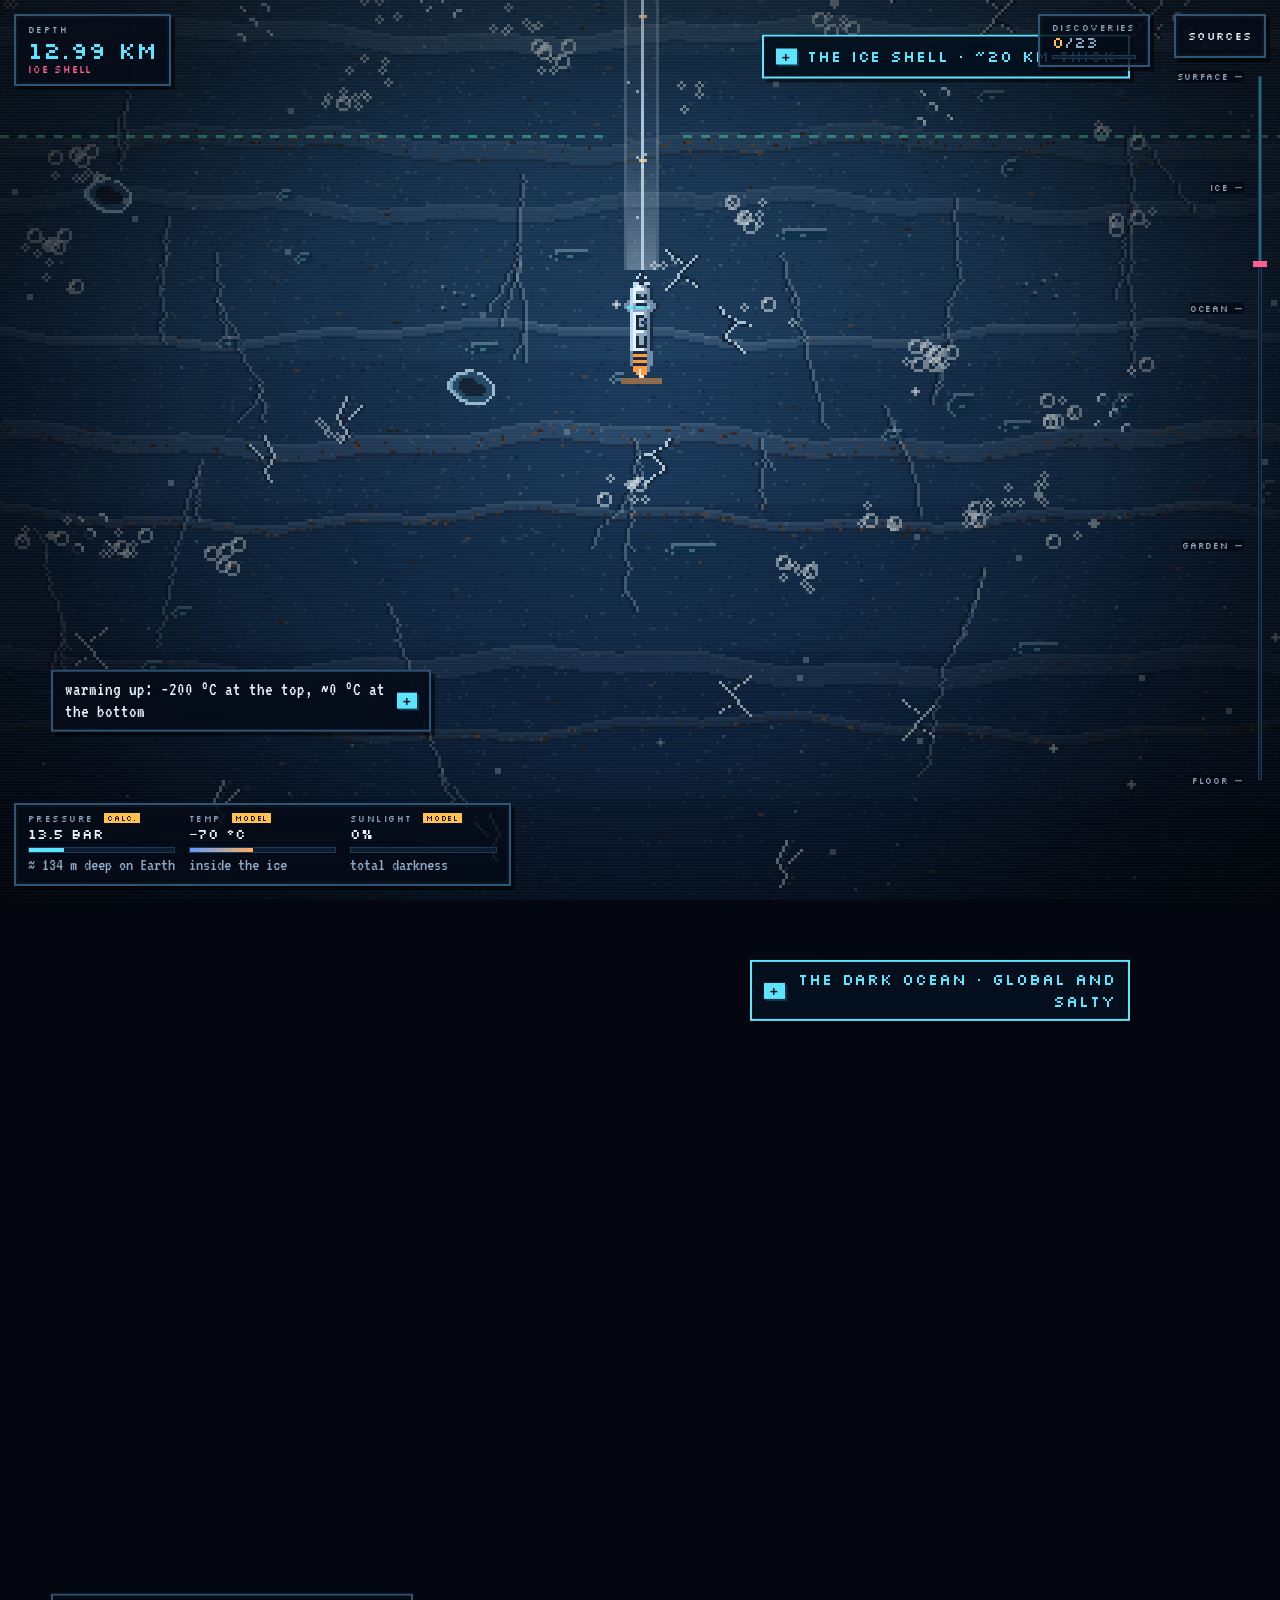
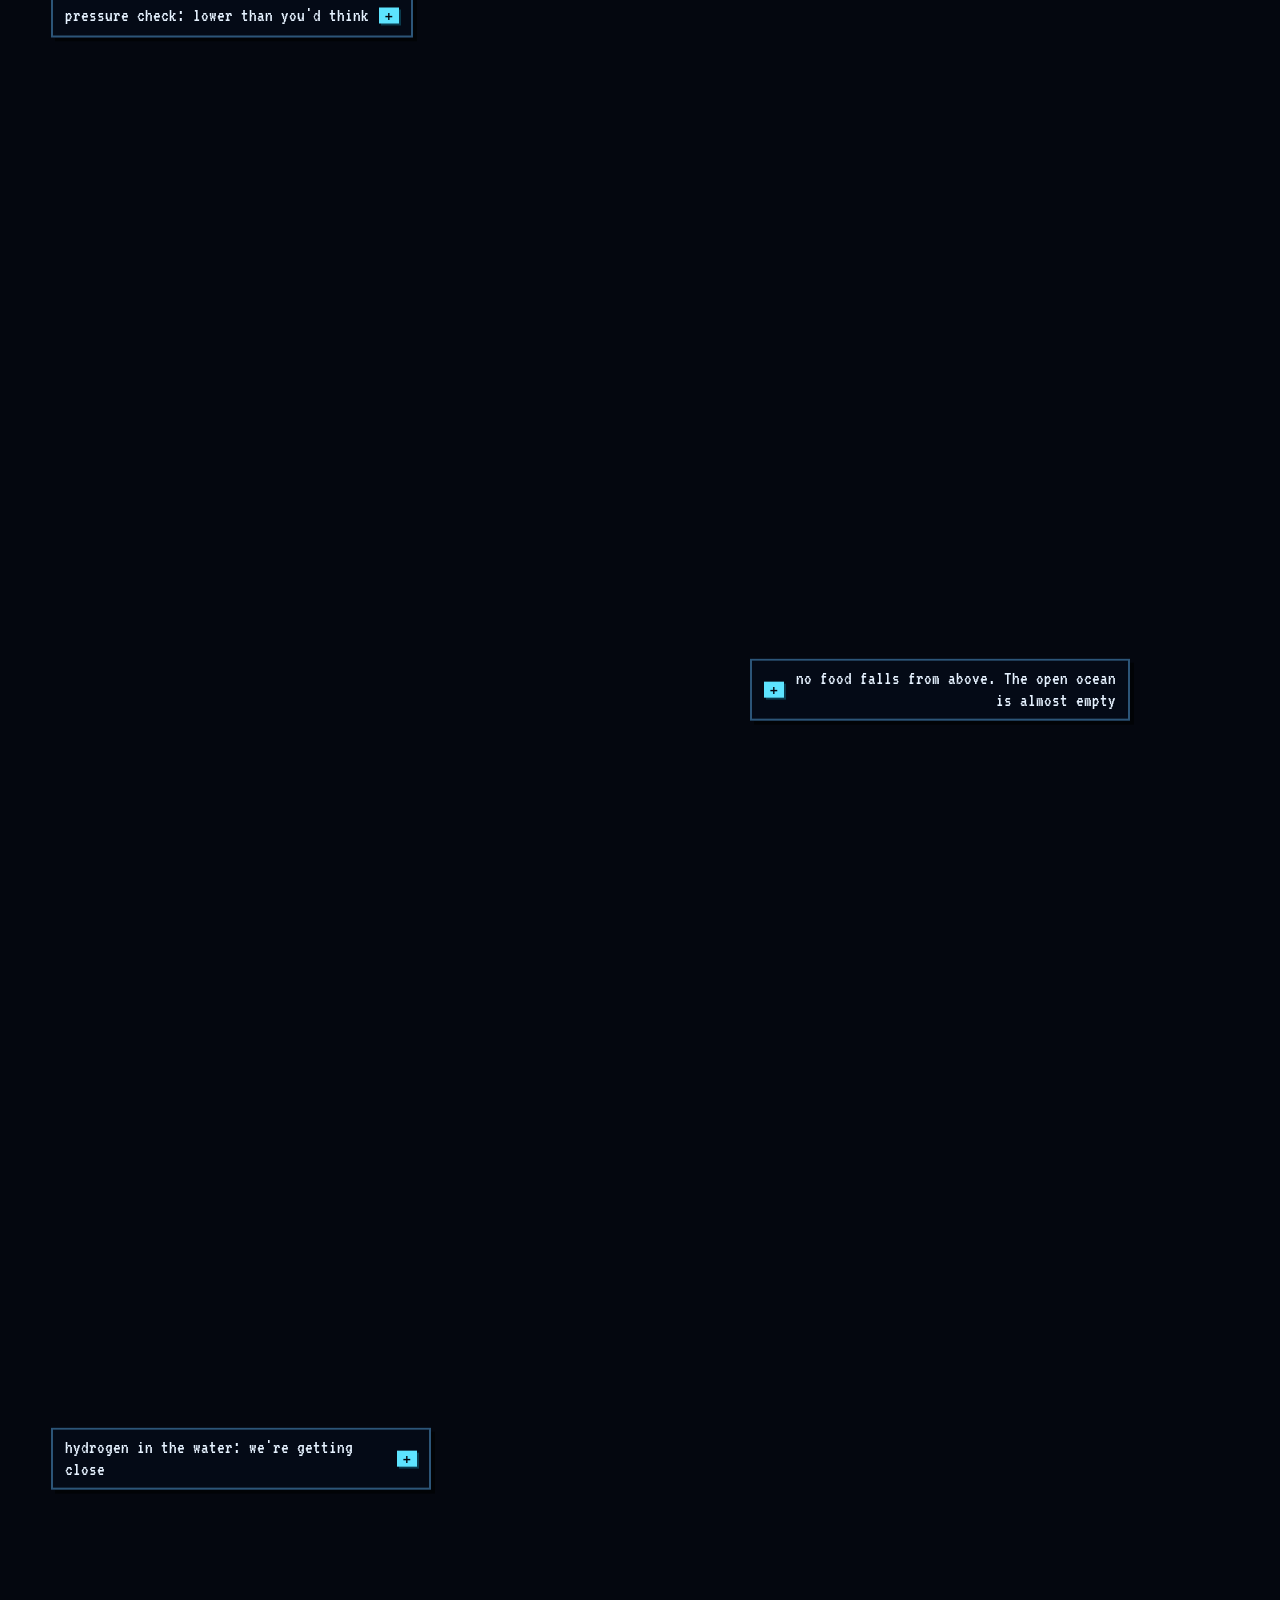
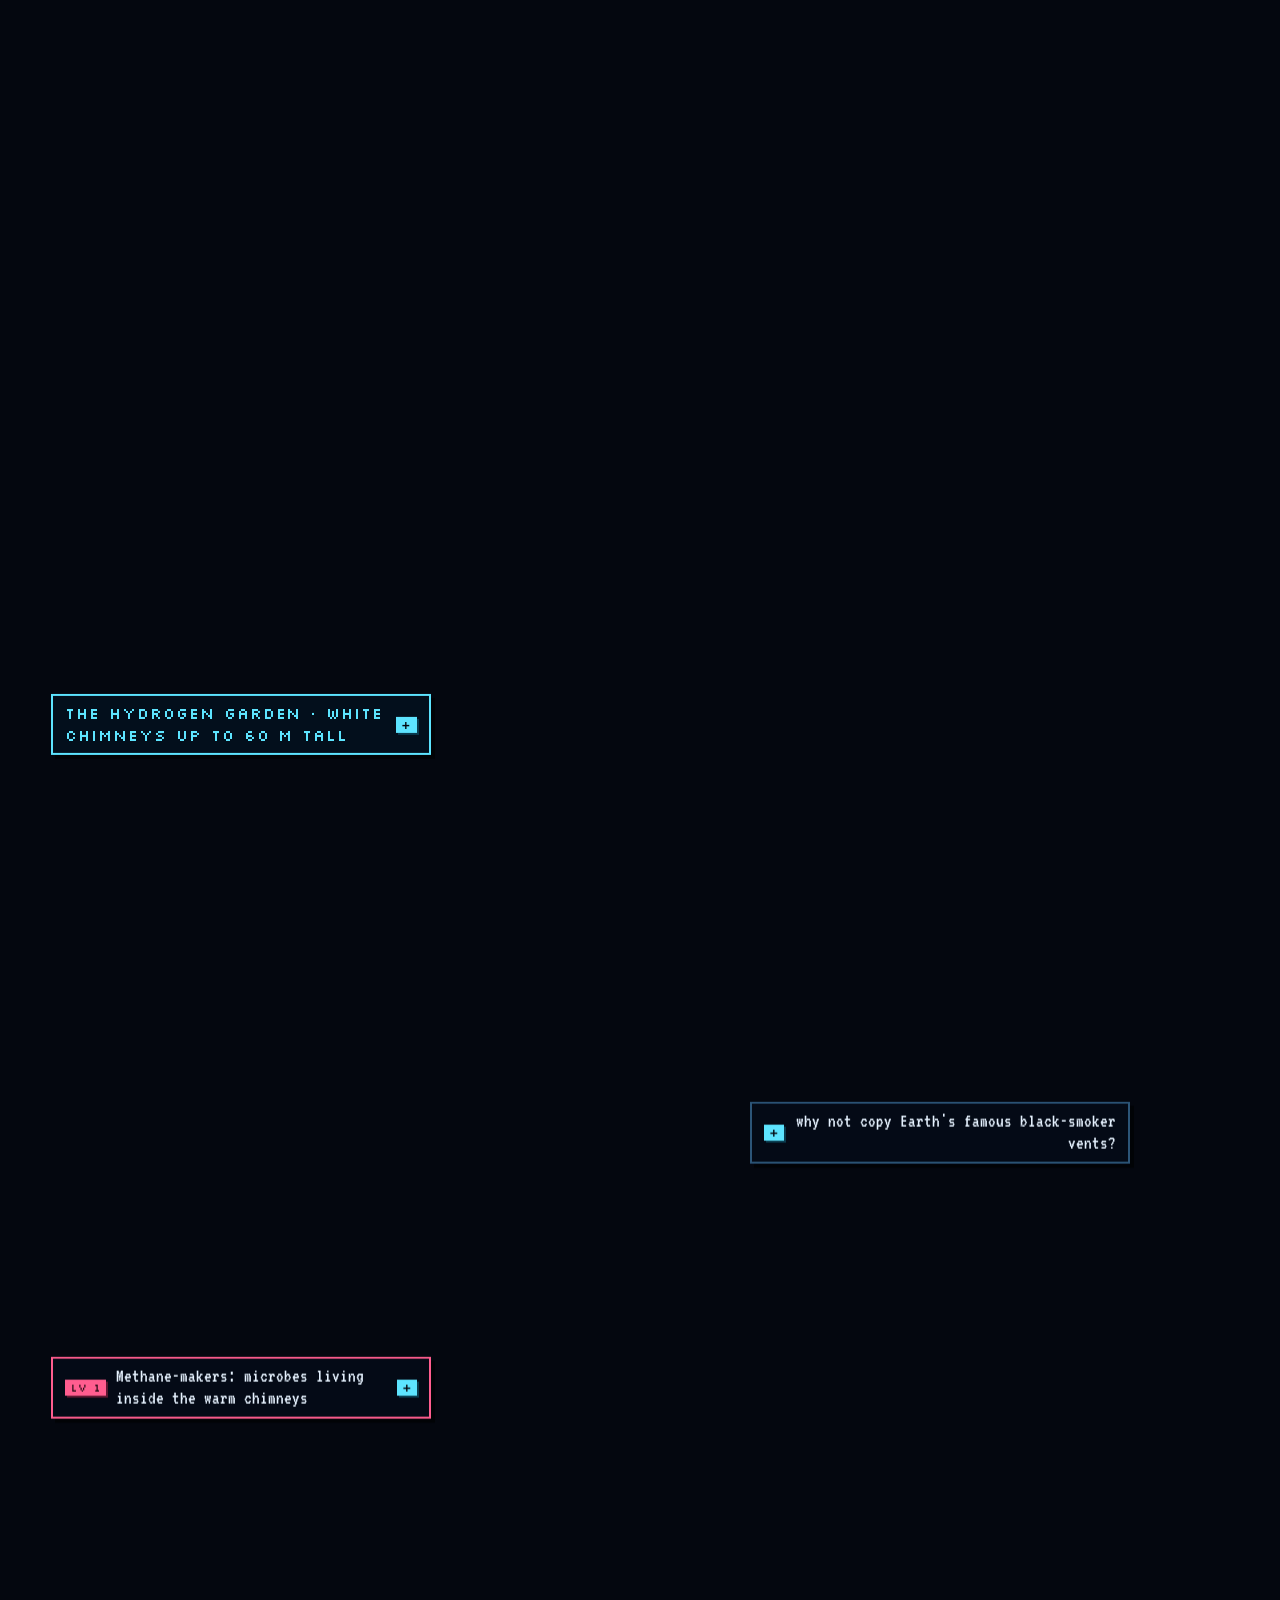
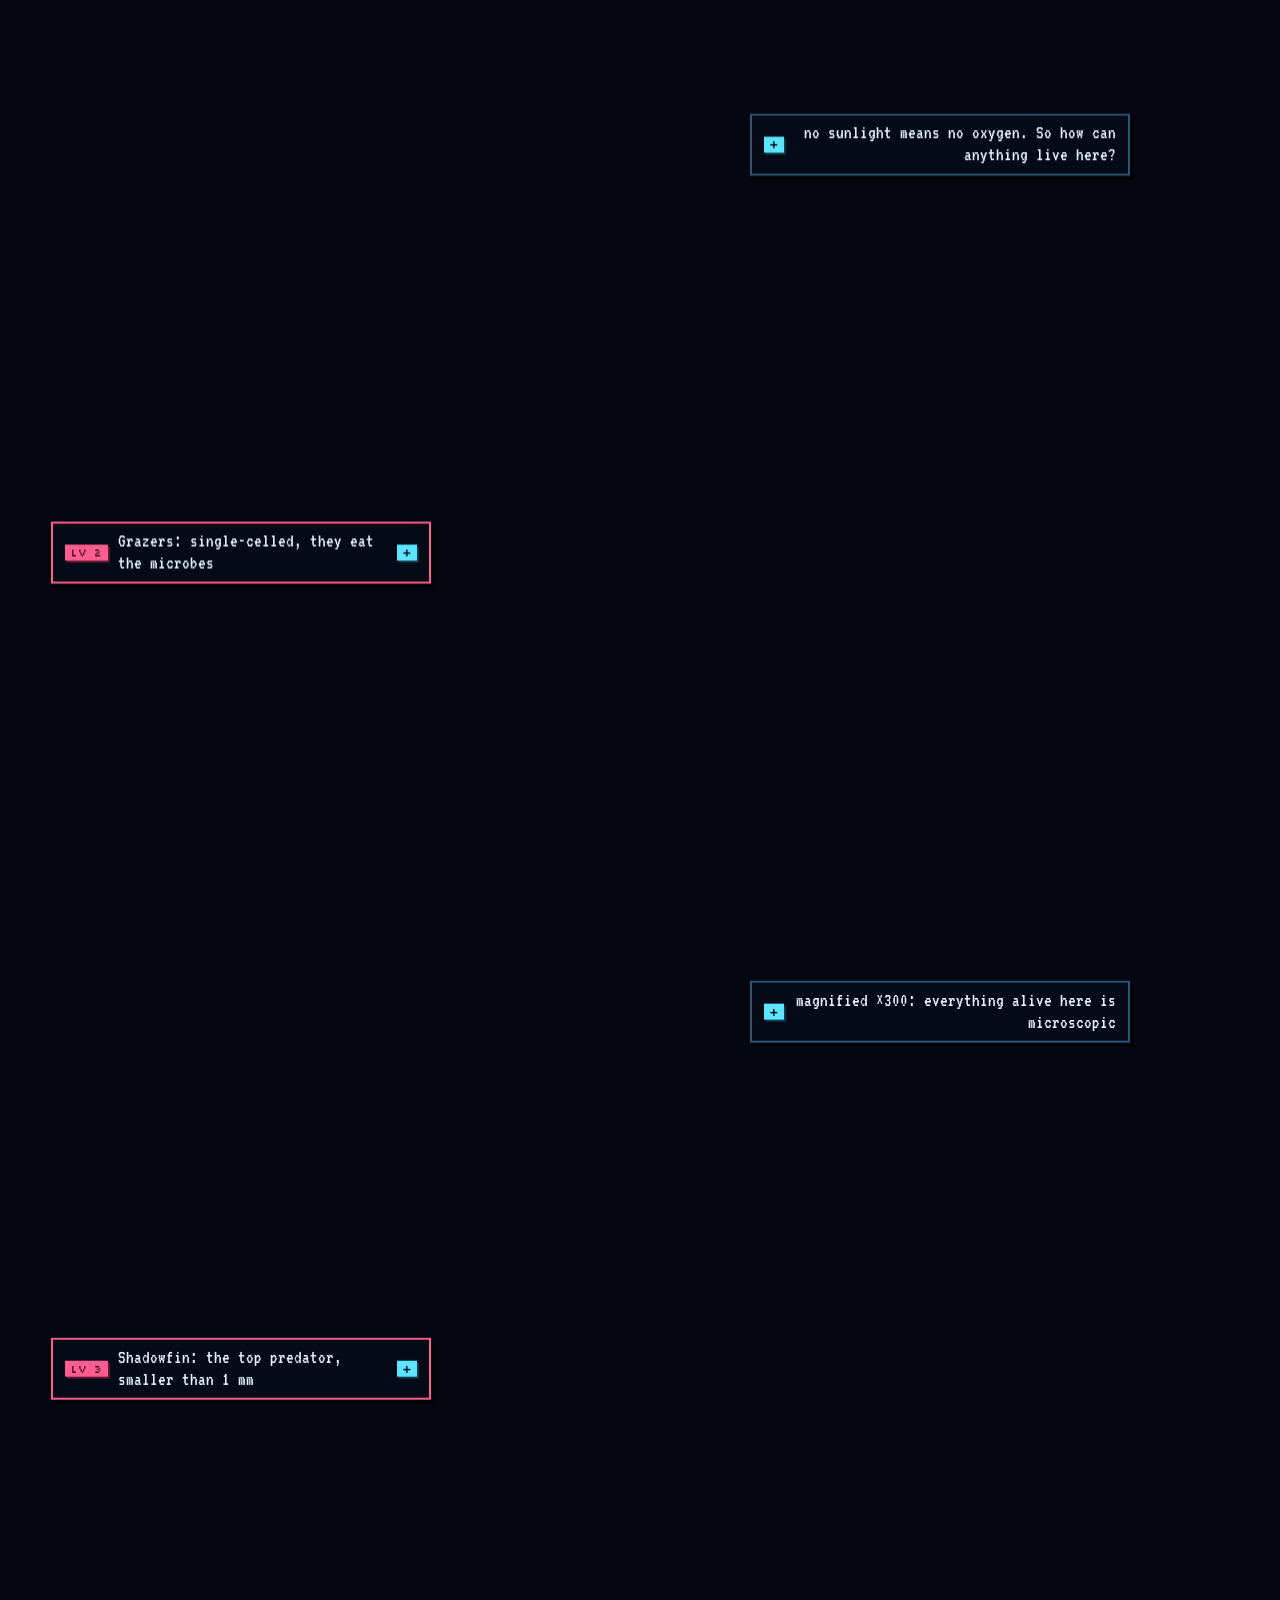
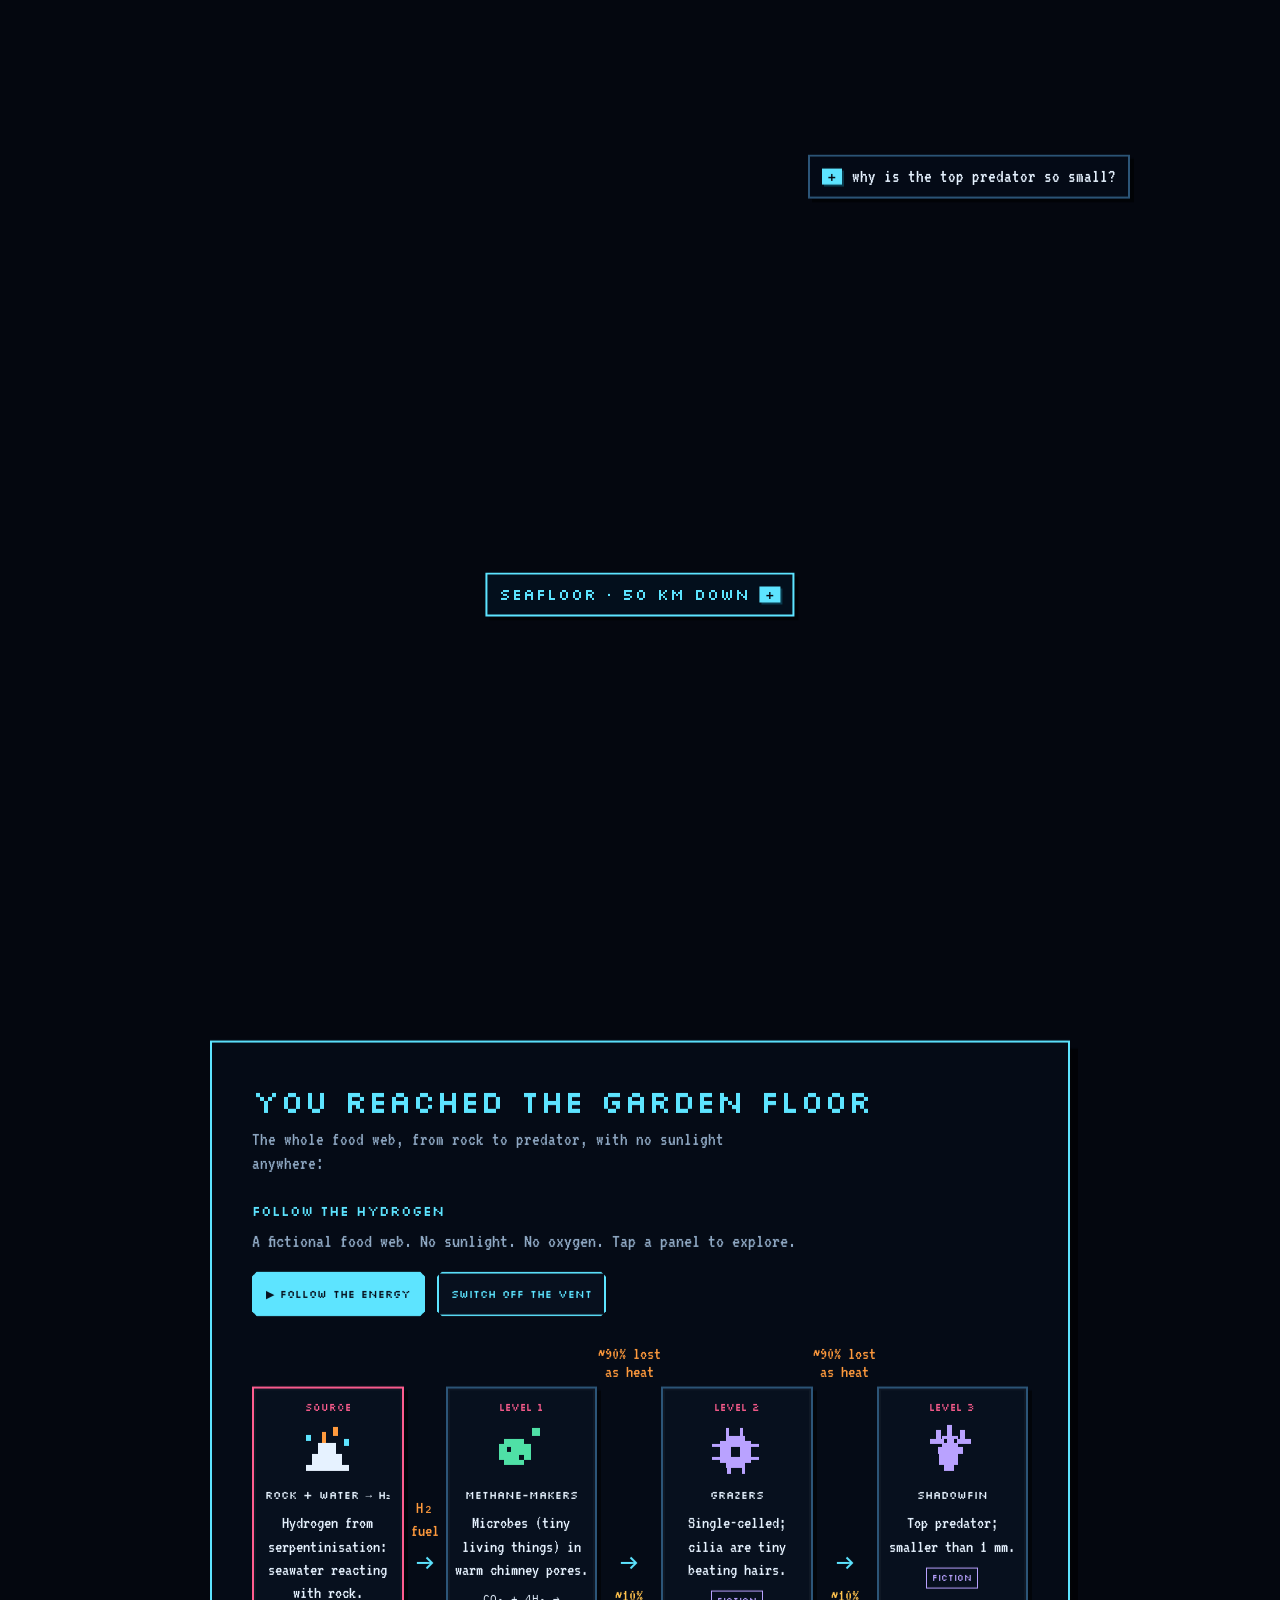
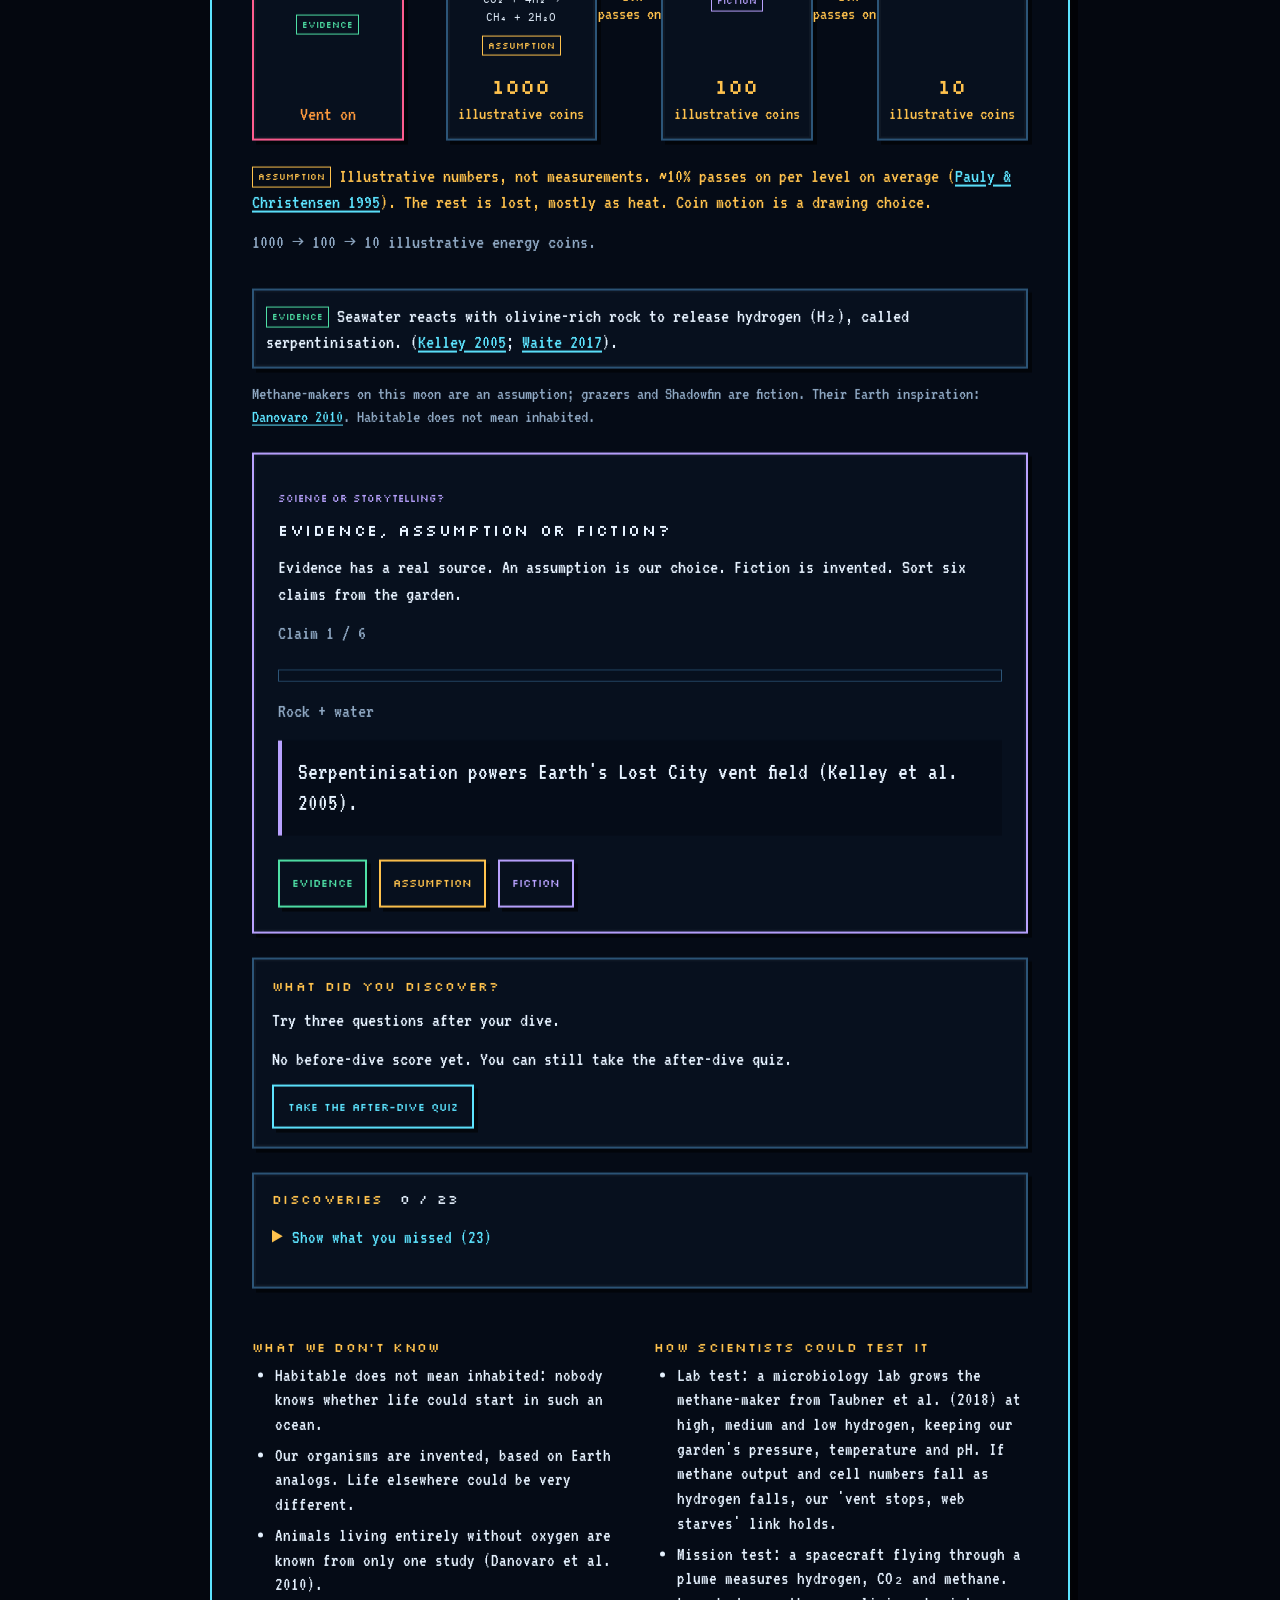
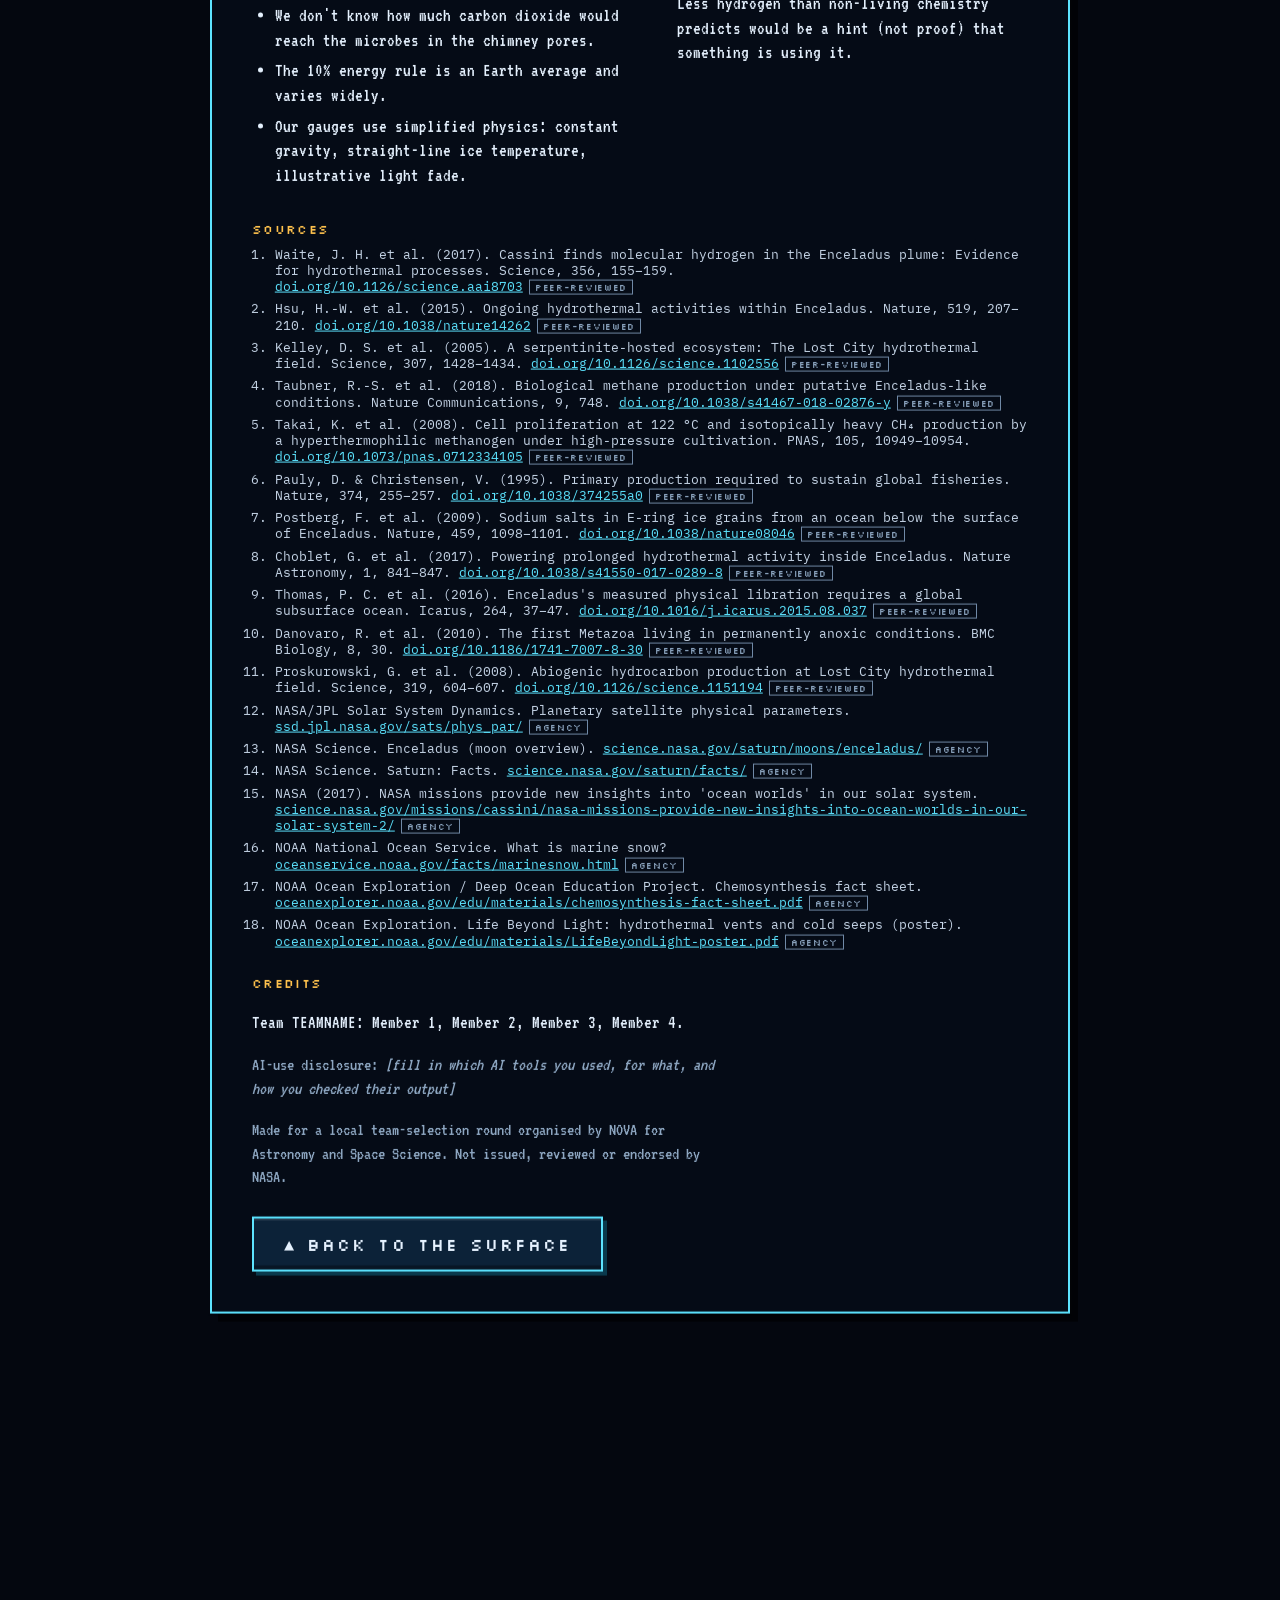
==== commit 94d1a235: "Scene art pass: filled ice, ocean and garden zones with sprites; keyboard, focus, reduced-motion and" ====
--- a/index.html
+++ b/index.html
@@ -5,6 +5,22 @@
   <meta name="viewport" content="width=device-width, initial-scale=1">
   <title>The Hydrogen Garden</title>
   <meta name="description" content="Scroll-driven dive into a fictional ocean moon where a food web runs on hydrogen instead of sunlight. Built from real science.">
+  <meta name="theme-color" content="#04070f">
+  <link rel="icon" href="favicon.svg" type="image/svg+xml">
+  <!-- Link previews (Open Graph / Twitter) -->
+  <meta property="og:type" content="website">
+  <meta property="og:site_name" content="The Hydrogen Garden">
+  <meta property="og:title" content="The Hydrogen Garden: an interactive dive">
+  <meta property="og:description" content="Dive 50 km into a fictional ocean moon where life runs without sunlight. Every design choice is tied to real evidence.">
+  <meta property="og:url" content="https://omarshobaki-png.github.io/Pyrothalasa/">
+  <meta property="og:image" content="https://omarshobaki-png.github.io/Pyrothalasa/docs/og-image.png">
+  <meta property="og:image:width" content="1200">
+  <meta property="og:image:height" content="630">
+  <meta property="og:image:alt" content="Pixel-art probe descending between white vent chimneys in the dark Hydrogen Garden">
+  <meta name="twitter:card" content="summary_large_image">
+  <meta name="twitter:title" content="The Hydrogen Garden: an interactive dive">
+  <meta name="twitter:description" content="Dive 50 km into a fictional ocean moon where life runs without sunlight. Every design choice is tied to real evidence.">
+  <meta name="twitter:image" content="https://omarshobaki-png.github.io/Pyrothalasa/docs/og-image.png">
   <link rel="preconnect" href="https://fonts.googleapis.com">
   <link rel="preconnect" href="https://fonts.gstatic.com" crossorigin>
   <link href="https://fonts.googleapis.com/css2?family=IBM+Plex+Mono:wght@400;500;600&family=VT323&family=Silkscreen&display=swap" rel="stylesheet">
@@ -114,25 +130,28 @@
       <span class="found-val"><b id="foundN">0</b>/<span id="foundTotal">0</span></span>
       <span class="found-bar" aria-hidden="true"><i id="foundBar"></i></span>
     </div>
-    <button class="scope-hint" id="scopeHint" type="button" hidden>
-      <span aria-hidden="true">🔬</span> Tap a glowing creature to look under the microscope
-    </button>
+    <div class="scope-hint" id="scopeHint" hidden>
+      <button class="scope-hint-go" id="scopeHintGo" type="button">
+        <span aria-hidden="true">🔬</span> Tap a glowing creature to look under the microscope
+      </button>
+      <button class="scope-hint-x" id="scopeHintX" type="button" aria-label="Dismiss microscope hint">✕</button>
+    </div>
 
     <div class="hud-box hud-gauges" aria-live="off">
       <div class="gauge">
-        <span class="hud-label">Pressure</span>
+        <span class="hud-label">Pressure <abbr class="model-tag" title="Calculated: density × gravity × depth, with simplified physics. Assumption: our gauges use simplified physics (constant gravity, straight-line ice temperature, illustrative light fade). Not measurements.">calc.</abbr></span>
         <span class="gauge-val" id="presVal">0 bar</span>
         <span class="gauge-bar"><i id="presBar"></i></span>
         <span class="gauge-sub" id="presSub">no air</span>
       </div>
       <div class="gauge">
-        <span class="hud-label">Temp</span>
+        <span class="hud-label">Temp <abbr class="model-tag" title="Assumption: our gauges use simplified physics (constant gravity, straight-line ice temperature, illustrative light fade). Not measurements.">model</abbr></span>
         <span class="gauge-val" id="tempVal">−201 °C</span>
         <span class="gauge-bar"><i id="tempBar"></i></span>
         <span class="gauge-sub" id="tempSub">surface</span>
       </div>
       <div class="gauge">
-        <span class="hud-label">Sunlight</span>
+        <span class="hud-label">Sunlight <abbr class="model-tag" title="Assumption: our gauges use simplified physics (constant gravity, straight-line ice temperature, illustrative light fade). Not measurements.">model</abbr></span>
         <span class="gauge-val" id="lightVal">1.1%</span>
         <span class="gauge-bar"><i id="lightBar"></i></span>
         <span class="gauge-sub" id="lightSub">of Earth's</span>
@@ -182,6 +201,7 @@
   <script src="js/content.js"></script>
   <script src="js/energyflow.js"></script>
   <script src="js/taggame.js"></script>
+  <script src="js/sprites.js"></script>
   <script src="js/world.js"></script>
   <script src="js/microscope.js"></script>
   <script src="js/quiz.js"></script>
--- a/css/style.css
+++ b/css/style.css
@@ -149,7 +149,7 @@
 }
 .hero-note { color: var(--muted); font-size: 18px; margin: 14px 0 0; }
 .hero-disclaimer {
-  color: var(--dim); font-size: 16px; line-height: 1.2; max-width: 46em; margin: 8px 0 0;
+  color: var(--dim); font-size: 18px; line-height: 1.2; max-width: 46em; margin: 8px 0 0;
 }
 .plus {
   display: inline-block; font-family: var(--px); color: var(--bg); background: var(--accent);
@@ -189,7 +189,7 @@
   background: rgba(5, 12, 24, 0.9);
   border: 2px solid var(--line);
   box-shadow: var(--shadow-px);
-  padding: 7px 12px;
+  padding: 7px 12px; min-height: 44px;
 }
 .marker-btn { cursor: pointer; transition: border-color .1s, background .1s, transform .08s steps(2), box-shadow .08s steps(2); }
 .marker-btn:hover { border-color: var(--accent); background: #0b1d33; transform: translate(-2px, -2px); box-shadow: 6px 6px 0 rgba(0,0,0,0.55); }
@@ -225,7 +225,7 @@
 .end { position: absolute; left: 0; right: 0; padding: 0 16px 10vh; }
 .end-panel {
   max-width: 860px; margin: 0 auto;
-  background: rgba(5, 11, 22, 0.96);
+  background: #050b16;                /* opaque: the parked probe must not show through */
   border: 2px solid var(--accent);
   box-shadow: 8px 8px 0 rgba(0,0,0,0.6), 0 0 0 2px #04070f;
   padding: clamp(18px, 4vw, 40px);
@@ -242,6 +242,9 @@
 .end ul, .end ol { padding-left: 1.2em; margin: 0; }
 .end li { margin: 0 0 6px; }
 .end-cols { display: grid; grid-template-columns: 1fr 1fr; gap: 8px 28px; }
+/* one vertical rhythm between the end-screen sections (outer spacing of the mounts only) */
+.end-panel > #energyFlow, .end-panel > #tagGame, .end-panel > #quizEnd, .end-panel > .discoveries { margin-top: 24px; margin-bottom: 24px; }
+.end-panel > #topBtn { margin-top: 10px; }
 .flow {
   list-style: none; padding: 0 !important; display: flex; flex-wrap: wrap; gap: 6px; align-items: stretch;
 }
@@ -261,7 +264,7 @@
   font-family: var(--px); font-size: 9px; letter-spacing: 0.08em; text-transform: uppercase;
   border: 1px solid var(--dim); color: var(--muted); padding: 1px 5px; margin-left: 6px; white-space: nowrap;
 }
-.small { font-size: 16px; color: var(--muted); }
+.small { font-size: 18px; color: var(--muted); }
 #topBtn { margin-top: 24px; }
 
 /* ---------- HUD ---------- */
@@ -287,6 +290,7 @@
 .hud-link {
   top: 14px; right: 14px; font-family: var(--px); font-size: 11px; letter-spacing: 0.12em;
   text-transform: uppercase; color: var(--ink); text-decoration: none;
+  min-height: 44px; display: flex; align-items: center;
 }
 .hud-link:hover { border-color: var(--accent); }
 .hud-found { top: 14px; right: 130px; padding: 6px 12px; pointer-events: none; }
@@ -300,28 +304,34 @@
 /* microscope prompt shown when you reach the garden */
 .scope-hint {
   position: absolute; left: 50%; bottom: 104px; transform: translateX(-50%);
-  pointer-events: auto; cursor: pointer; max-width: calc(100vw - 32px);
-  font: inherit; font-size: 19px; line-height: 1.2; color: var(--bg);
-  background: var(--accent); border: 2px solid #b8f4ff; padding: 8px 14px;
-  box-shadow: 4px 4px 0 #0a3a4d; animation: hint-in .3s steps(3) both, hint-bob 1.4s steps(2) .3s infinite;
+  display: flex; align-items: stretch; pointer-events: auto; max-width: calc(100vw - 32px);
+  border: 2px solid #b8f4ff; box-shadow: 4px 4px 0 #0a3a4d;
+  animation: hint-in .3s steps(3) both, hint-bob 1.4s steps(2) .3s infinite;
 }
 .scope-hint[hidden] { display: none; }
-.scope-hint:hover { background: #b8f4ff; }
-.scope-hint:focus-visible { outline: 2px solid var(--assume); outline-offset: 3px; }
+.scope-hint button {
+  font: inherit; font-size: 19px; line-height: 1.2; color: var(--bg); cursor: pointer;
+  background: var(--accent); border: 0; min-height: 44px;
+}
+.scope-hint-go { padding: 8px 14px; text-align: left; }
+.scope-hint-x { min-width: 44px; border-left: 2px solid #0a3a4d !important; font-family: var(--px) !important; font-size: 13px !important; }
+.scope-hint button:hover { background: #b8f4ff; }
+.scope-hint button:focus-visible { outline: 3px solid var(--assume); outline-offset: -3px; }
 @keyframes hint-in { from { opacity: 0; transform: translate(-50%, 10px); } to { opacity: 1; transform: translate(-50%, 0); } }
 @keyframes hint-bob { 50% { transform: translate(-50%, -4px); } }
+@keyframes hint-in-m { from { opacity: 0; transform: translateY(10px); } to { opacity: 1; transform: none; } }
 
 /* end screen: discoveries + what you missed */
 .discoveries { margin: 24px 0 8px; padding: 16px 18px; }
 .discoveries h3 { margin-top: 0 !important; }
 .disc-n { color: var(--ink); margin-left: 8px; }
-.disc-head { margin: 4px 0 10px; color: var(--accent); cursor: pointer; width: fit-content; }
+.disc-head { margin: 4px 0 10px; padding: 10px 0; min-height: 44px; color: var(--accent); cursor: pointer; width: fit-content; }
 .disc-head::marker { color: var(--assume); }
 .disc-head:focus-visible { outline: 2px solid var(--assume); outline-offset: 2px; }
 .missed.none-left .disc-head { color: var(--evidence); cursor: default; list-style: none; }
 .missed-list { display: flex; flex-wrap: wrap; gap: 8px; }
 .missed-btn {
-  font: inherit; font-size: 17px; line-height: 1.15; color: var(--ink); cursor: pointer; text-align: left;
+  font: inherit; font-size: 18px; line-height: 1.15; color: var(--ink); cursor: pointer; text-align: left; min-height: 44px;
   background: #0b1d33; border: 2px dashed var(--line); padding: 5px 10px;
 }
 .missed-btn::before { content: "? "; color: var(--assume); }
@@ -339,7 +349,7 @@
 .gauge-bar i { display: block; height: 100%; width: 0; background: var(--accent); }
 #tempBar { background: linear-gradient(90deg, #5d9dff, #ffb15d); }
 #lightBar { background: #ffe58a; }
-.gauge-sub { display: block; font-size: 15px; line-height: 1.1; color: var(--muted); white-space: nowrap; }
+.gauge-sub { display: block; font-size: 18px; line-height: 1.1; color: var(--muted); white-space: nowrap; }
 
 .ruler { position: absolute; top: 76px; bottom: 120px; right: 18px; width: 120px; pointer-events: none; }
 .ruler-track { position: absolute; right: 0; top: 0; bottom: 0; width: 4px; background: #0d1d30; border: 1px solid #1d3a57; }
@@ -352,7 +362,7 @@
   position: absolute; right: 10px; transform: translateY(-50%);
   pointer-events: auto; cursor: pointer;
   font-family: var(--px); font-size: 9px; letter-spacing: 0.08em; text-transform: uppercase;
-  color: var(--muted); background: rgba(4, 8, 16, 0.78); border: 0; padding: 3px 5px 2px; white-space: nowrap;
+  color: var(--muted); background: rgba(4, 8, 16, 0.78); background-clip: content-box; border: 0; padding: 16px 8px 15px; white-space: nowrap; /* 44px tall hit area, small visible label */
 }
 .tick::after { content: " —"; color: var(--dim); }
 .tick:hover { color: var(--accent); }
@@ -389,7 +399,7 @@
 .chip.fiction { background: var(--fiction); color: #120a2a; }
 .card-close {
   font: 14px var(--px); color: var(--ink); background: #3a1424; border: 2px solid var(--pink);
-  width: 32px; height: 32px; cursor: pointer; flex: none; box-shadow: 2px 2px 0 #000;
+  width: 44px; height: 44px; cursor: pointer; flex: none; box-shadow: 2px 2px 0 #000;
 }
 .card-close:hover { background: var(--pink); color: var(--bg); }
 .card-close:active { transform: translate(2px, 2px); box-shadow: none; }
@@ -412,16 +422,16 @@
 .card-sec.as h4 { color: var(--assume); }
 .card-sec ul { margin: 0; padding-left: 1.1em; }
 .card-sec li { margin-bottom: 4px; font-size: 19px; line-height: 1.25; }
-.card-src { margin-top: 14px; font-size: 17px; color: var(--muted); }
+.card-src { margin-top: 14px; font-size: 18px; color: var(--muted); }
 .card-src li { font-family: var(--mono); font-size: 12px; }
 .card-src ol { padding-left: 1.2em; margin: 4px 0 0; }
 
 .coins { margin: 6px 0 12px; display: grid; gap: 6px; }
-.coin-row { display: grid; grid-template-columns: 112px 1fr 64px; align-items: center; gap: 8px; font-size: 17px; }
+.coin-row { display: grid; grid-template-columns: 112px 1fr 64px; align-items: center; gap: 8px; font-size: 18px; }
 .coin-bar { height: 10px; background: #0d1d30; border: 1px solid #1d3a57; }
 .coin-bar i { display: block; height: 100%; min-width: 2px; background: var(--assume); }
 .coin-n { text-align: right; font-family: var(--px); font-size: 11px; color: var(--assume); }
-.coin-note { font-size: 16px; color: var(--muted); margin: -4px 0 10px; }
+.coin-note { font-size: 18px; color: var(--muted); margin: -4px 0 10px; }
 
 /* checkpoint pop-up */
 .toast {
@@ -449,7 +459,7 @@
 
 /* ---------- microscope ---------- */
 body.over-creature { cursor: zoom-in; }
-.btn-small { font-size: 11px; padding: 9px 14px; letter-spacing: 0.08em; }
+.btn-small { font-size: 11px; padding: 9px 14px; letter-spacing: 0.08em; min-height: 44px; }
 .scope-open { display: block; margin: 0 0 14px; }
 .scope {
   position: fixed; inset: 0; z-index: 20;
@@ -487,7 +497,7 @@
     radial-gradient(circle, transparent 62%, rgba(0,0,0,0.55) 100%);
 }
 .scope-lens canvas { width: 100%; height: 100%; display: block; image-rendering: pixelated; image-rendering: crisp-edges; }
-.scope-scale { font-size: 16px; color: var(--muted); margin: 14px 0 0; max-width: 360px; }
+.scope-scale { font-size: 18px; color: var(--muted); margin: 14px 0 0; max-width: 360px; }
 .scope-name { font-family: var(--px); font-weight: 400; font-size: 26px; color: var(--accent); text-transform: uppercase; margin: 0 0 10px; line-height: 1.1; }
 .scope-lines { margin: 14px 0 0; padding-left: 1.1em; font-size: 20px; line-height: 1.25; }
 .scope-lines li { margin-bottom: 8px; }
@@ -512,7 +522,7 @@
   .scope-head { margin: 0 -16px 14px; padding: 8px 10px 8px 16px; }
   .scope-grid { grid-template-columns: 1fr; gap: 14px; }
   .scope-lens { width: min(62vw, 260px); height: min(62vw, 260px); margin: 0 auto; }
-  .scope-scale { margin: 10px auto 0; font-size: 15px; }
+  .scope-scale { margin: 10px auto 0; font-size: 18px; }
   .scope-name { font-size: 20px; }
   .scope-lines { font-size: 18px; }
 }
@@ -533,15 +543,19 @@
   .marker.zone .marker-btn, .marker.zone .marker-txt { font-size: 12px; }
   .hud-depth { top: 8px; left: 8px; min-width: 0; padding: 5px 9px; }
   .hud-value { font-size: 17px; }
-  .hud-link { top: 8px; right: 8px; font-size: 10px; padding: 6px 9px; }
-  .hud-found { top: 44px; right: 8px; padding: 4px 8px; }
+  .hud-link { top: 8px; right: 8px; font-size: 10px; padding: 6px 11px; }
+  .hud-found { top: 58px; right: 8px; padding: 4px 8px; }
   /* On phones the end panel is full width, so the top HUD boxes would cover its text */
   #hud .hud-depth, #hud .hud-link, #hud .hud-found { transition: opacity .3s; }
   #hud.at-end .hud-depth, #hud.at-end .hud-link, #hud.at-end .hud-found { opacity: 0; pointer-events: none; }
   .hud-found .hud-label { display: none; }
   .found-val { font-size: 12px; }
   .found-val::before { content: "★ "; color: var(--assume); }
-  .scope-hint { bottom: 70px; font-size: 17px; width: max-content; }
+  /* phones: while the hint shows, it takes the gauge panel's slot instead of covering labels */
+  .scope-hint { bottom: 8px; left: 8px; right: 8px; transform: none; max-width: none; animation: hint-in-m .3s steps(3) both; }
+  .scope-hint button { font-size: 18px; }
+  .scope-hint-go { flex: 1; }
+  body.hint-on #hud .hud-gauges { visibility: hidden; }
   .hud-gauges { left: 8px; right: 8px; bottom: 8px; grid-template-columns: repeat(3, 1fr); gap: 8px; padding: 5px 9px; }
   .gauge-val { font-size: 11px; }
   .gauge-bar { margin: 3px 0 0; height: 5px; }
@@ -562,3 +576,11 @@
 @media (prefers-reduced-motion: reduce) {
   *, *::before, *::after { transition: none !important; animation: none !important; }
 }
+
+/* "model" / "calc." tags on the HUD gauges: the numbers come from a simplified model (Assumption) */
+.model-tag {
+  text-decoration: none; cursor: help; margin-left: 4px; padding: 0 3px;
+  font-size: 8px; letter-spacing: 0.1em; color: #1d1300; background: var(--assume); vertical-align: 1px;
+}
+/* HUD text changes every frame while scrolling; keep its layout work inside each box */
+.hud-box { contain: layout style; }
--- a/css/energyflow.css
+++ b/css/energyflow.css
@@ -35,7 +35,7 @@
 #energyFlow .ef-flowing .ef-coin { animation: ef-coin-pass 850ms steps(10) both; animation-delay: calc(var(--coin) * 45ms); }
 #energyFlow .ef-flowing .ef-loss { animation-name: ef-coin-heat; box-shadow: 0 0 8px var(--vent-glow); }
 #energyFlow.ef-off .ef-arrow, #energyFlow.ef-off .ef-fuel { color: var(--dim); }
-#energyFlow .ef-starved { opacity: .48; filter: grayscale(1); }
+#energyFlow .ef-starved { opacity: 1; filter: grayscale(1); }
 #energyFlow .ef-note { margin: 14px 0; color: var(--assume); }
 #energyFlow a { color: var(--accent); text-underline-offset: 3px; }
 #energyFlow .ef-controls { display: flex; flex-wrap: wrap; gap: 12px; }
@@ -93,7 +93,7 @@
 #energyFlow .ef-flowing .ef-loss { animation-name: ef-heat-burst; }
 #energyFlow.ef-payoff .ef-status { color: var(--assume); border-left: 4px solid var(--assume); padding-left: 12px; }
 #energyFlow.ef-payoff [data-node="3"] .ef-counter { animation: ef-arrival 360ms steps(3); }
-#energyFlow .ef-starved { opacity: .38; filter: grayscale(1); }
+#energyFlow .ef-starved { opacity: 1; filter: grayscale(1); }
 #energyFlow .ef-node { transition: opacity 420ms steps(4), filter 420ms steps(4); }
 #energyFlow.ef-off .ef-status { color: var(--vent); }
 @keyframes ef-invite { 50% { box-shadow: var(--shadow-px), 0 0 0 3px var(--line); transform: translateY(-2px); } }
@@ -105,3 +105,11 @@
   65% { opacity: 1; left: 30%; background: var(--vent); transform: translate(calc((var(--coin) - 4) * 4px), -38px) scale(1.2); }
   100% { opacity: 0; left: 50%; background: var(--vent); transform: translate(calc((var(--coin) - 4) * 5px), -76px) scale(.5); }
 }
+
+/* Fade the illustration, keeping the still-interactive text readable. */
+#energyFlow .ef-icon { transition: opacity 420ms steps(4); }
+#energyFlow .ef-starved .ef-icon { opacity: .25; }
+
+#energyFlow [data-follow]:focus-visible { outline-color: var(--panel-solid); }
+
+#energyFlow.ef-off .ef-fuel { color: var(--muted); }
--- a/css/quiz.css
+++ b/css/quiz.css
@@ -52,3 +52,15 @@
 #quizEnd [hidden] { display: none; }
 @keyframes q-bounce { 50% { transform: translateY(-5px); } }
 @keyframes q-shake { 25%, 75% { transform: translateX(-4px); } 50% { transform: translateX(4px); } }
+
+#quizEnd .q-locked { border-color: var(--accent); color: var(--ink); }
+
+#quizPreBtn { min-height: 44px; min-width: 44px; }
+
+#quizEnd .q-question:focus-visible { outline: 3px solid var(--accent); outline-offset: 3px; }
+
+#quizEnd .q-export { border-top: 2px solid var(--line); margin: 20px 0; padding: 12px 0; }
+#quizEnd .q-copy-fallback { display: block; padding: 0; cursor: text; }
+#quizEnd .q-copy-fallback[hidden] { display: none; }
+#quizEnd .q-copy-fallback textarea { display: block; width: 100%; margin-top: 8px; padding: 10px; border: 2px solid var(--line); background: var(--panel-solid); color: var(--ink); font: 20px/1.3 var(--body); resize: vertical; }
+#quizEnd textarea:focus-visible { outline: 3px solid var(--accent); outline-offset: 3px; }
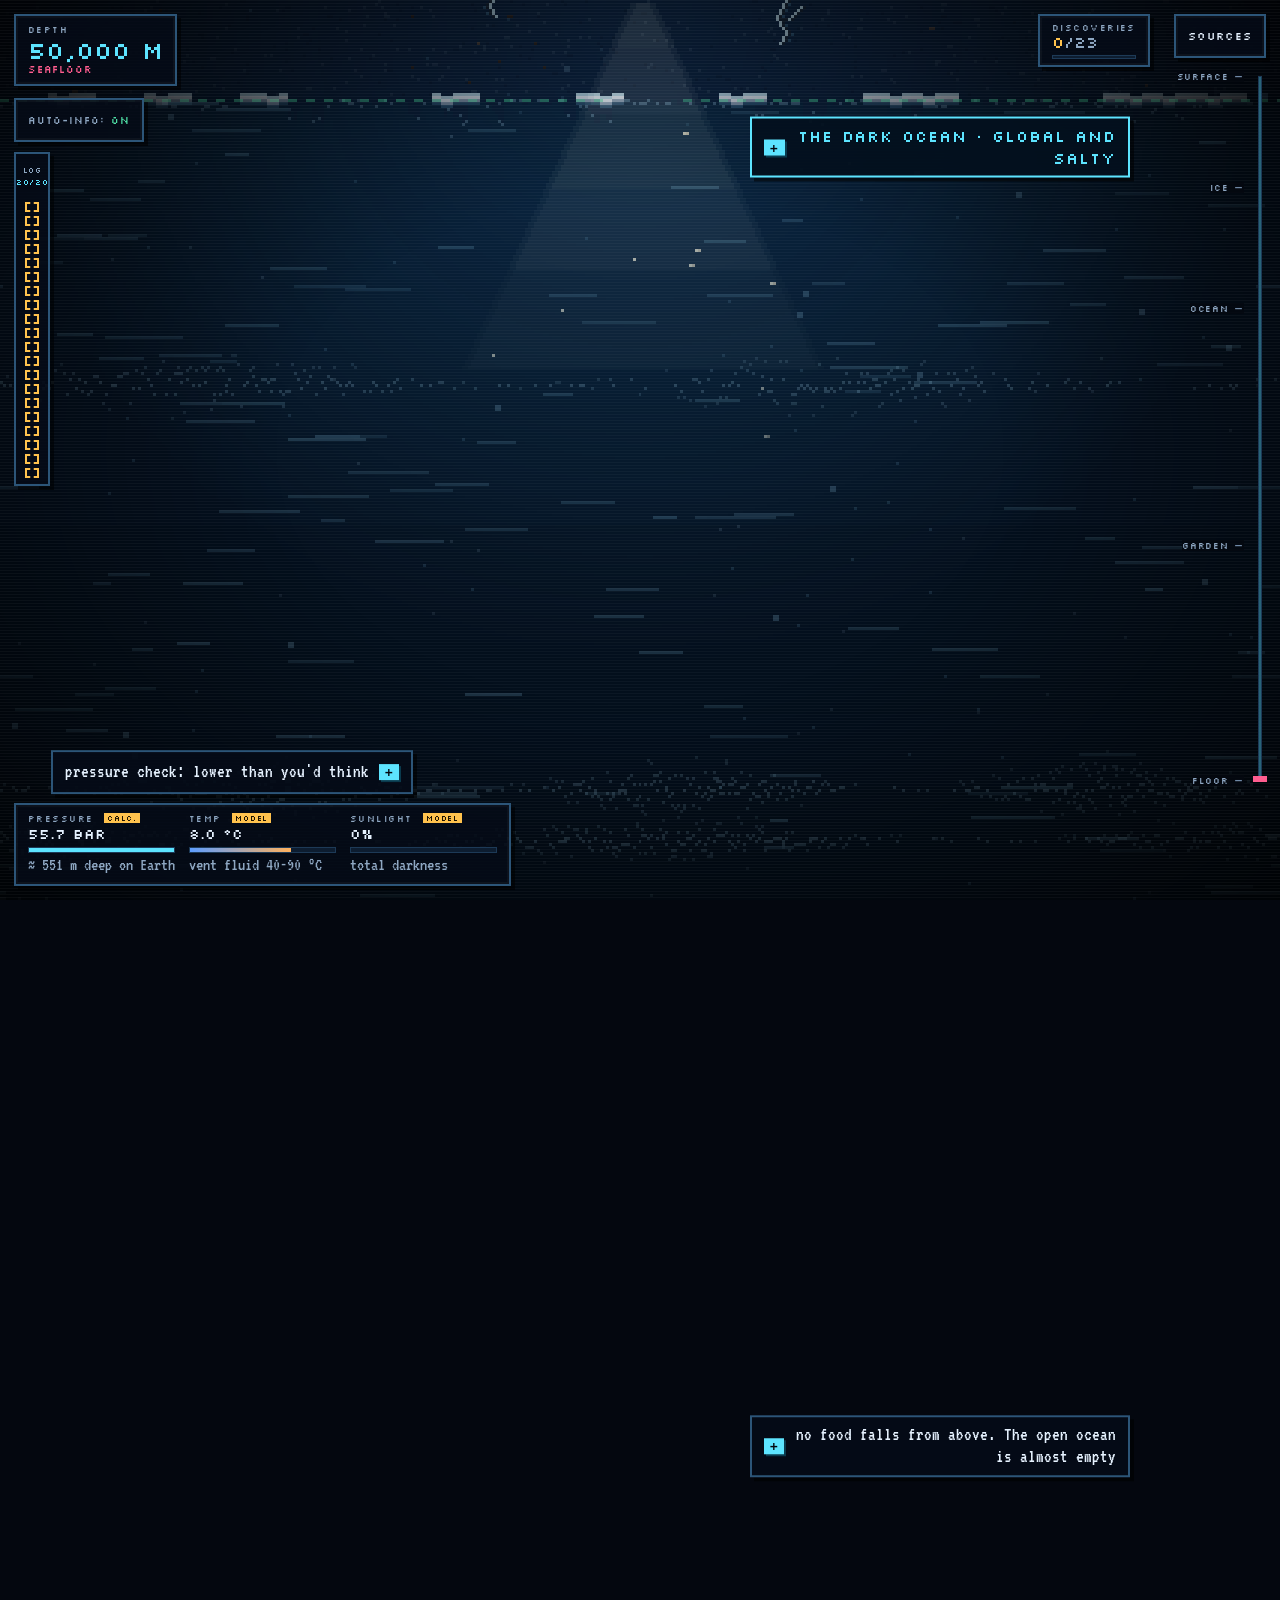
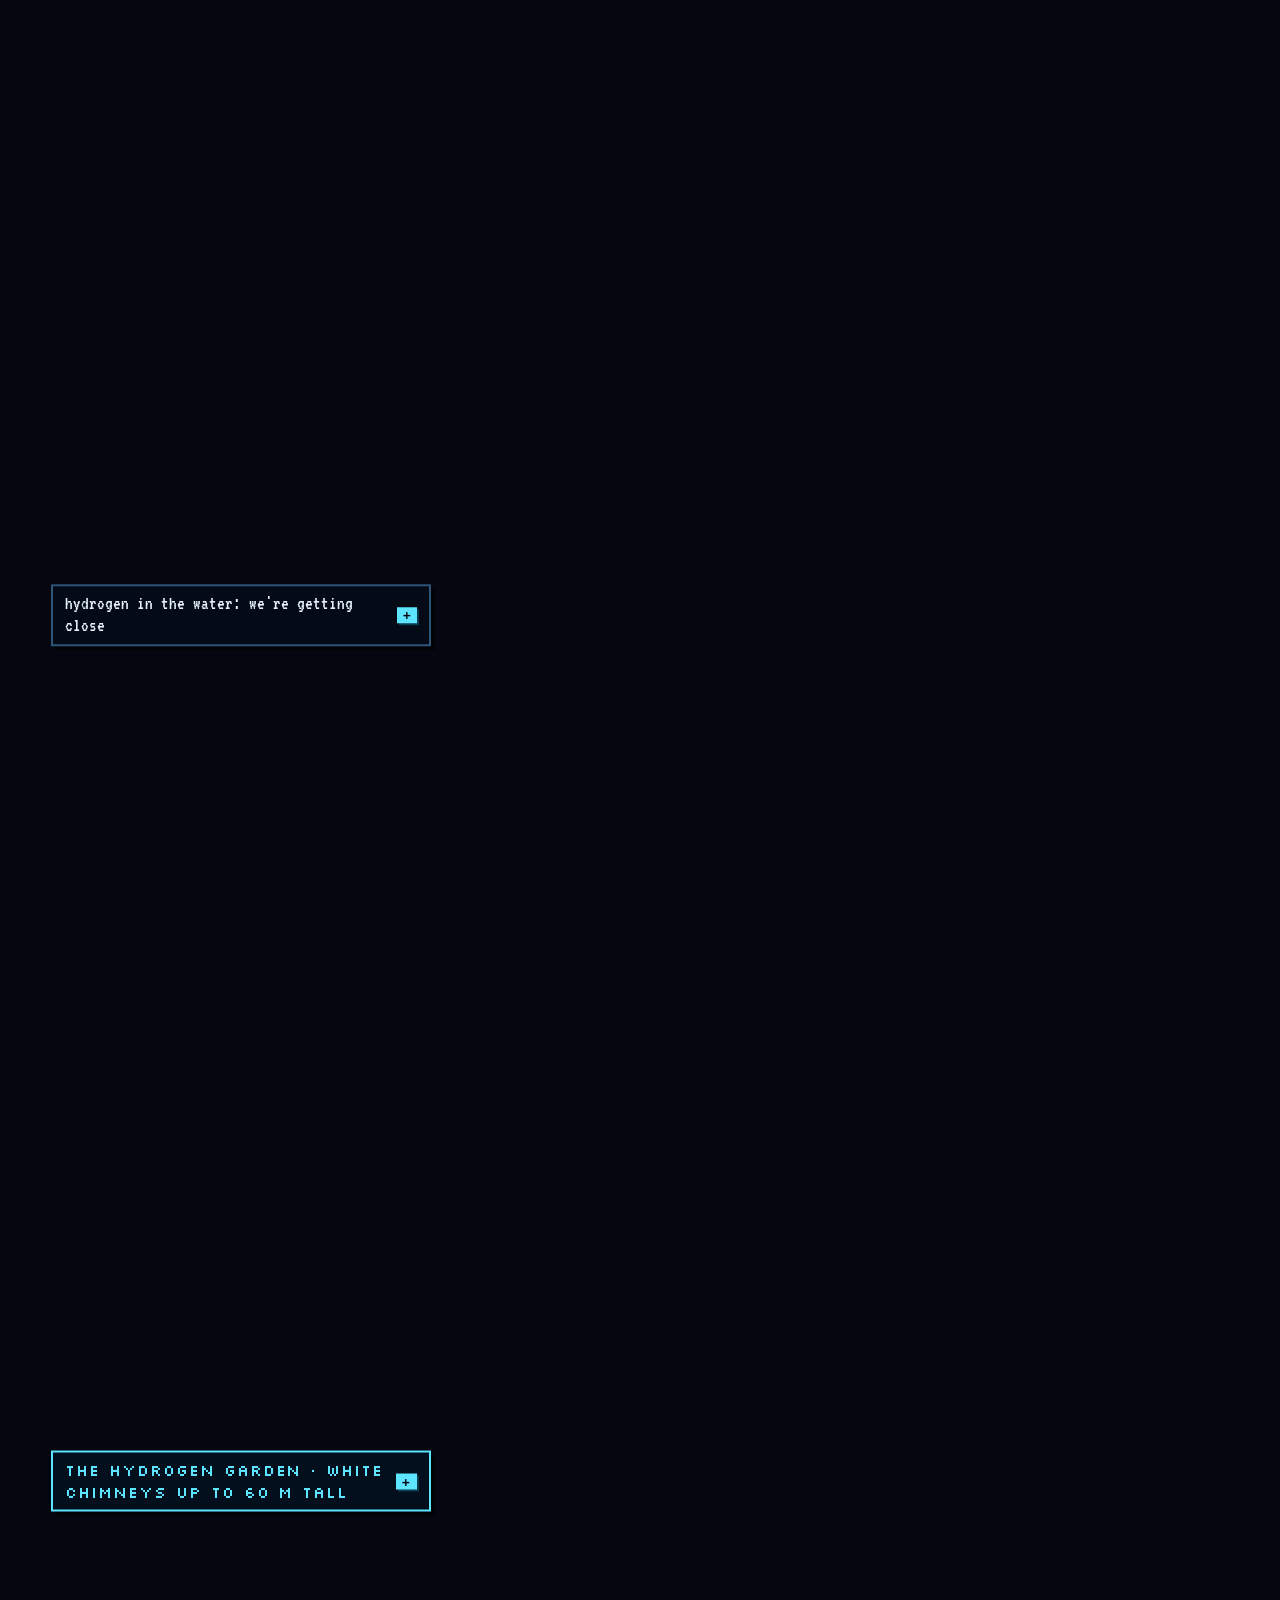
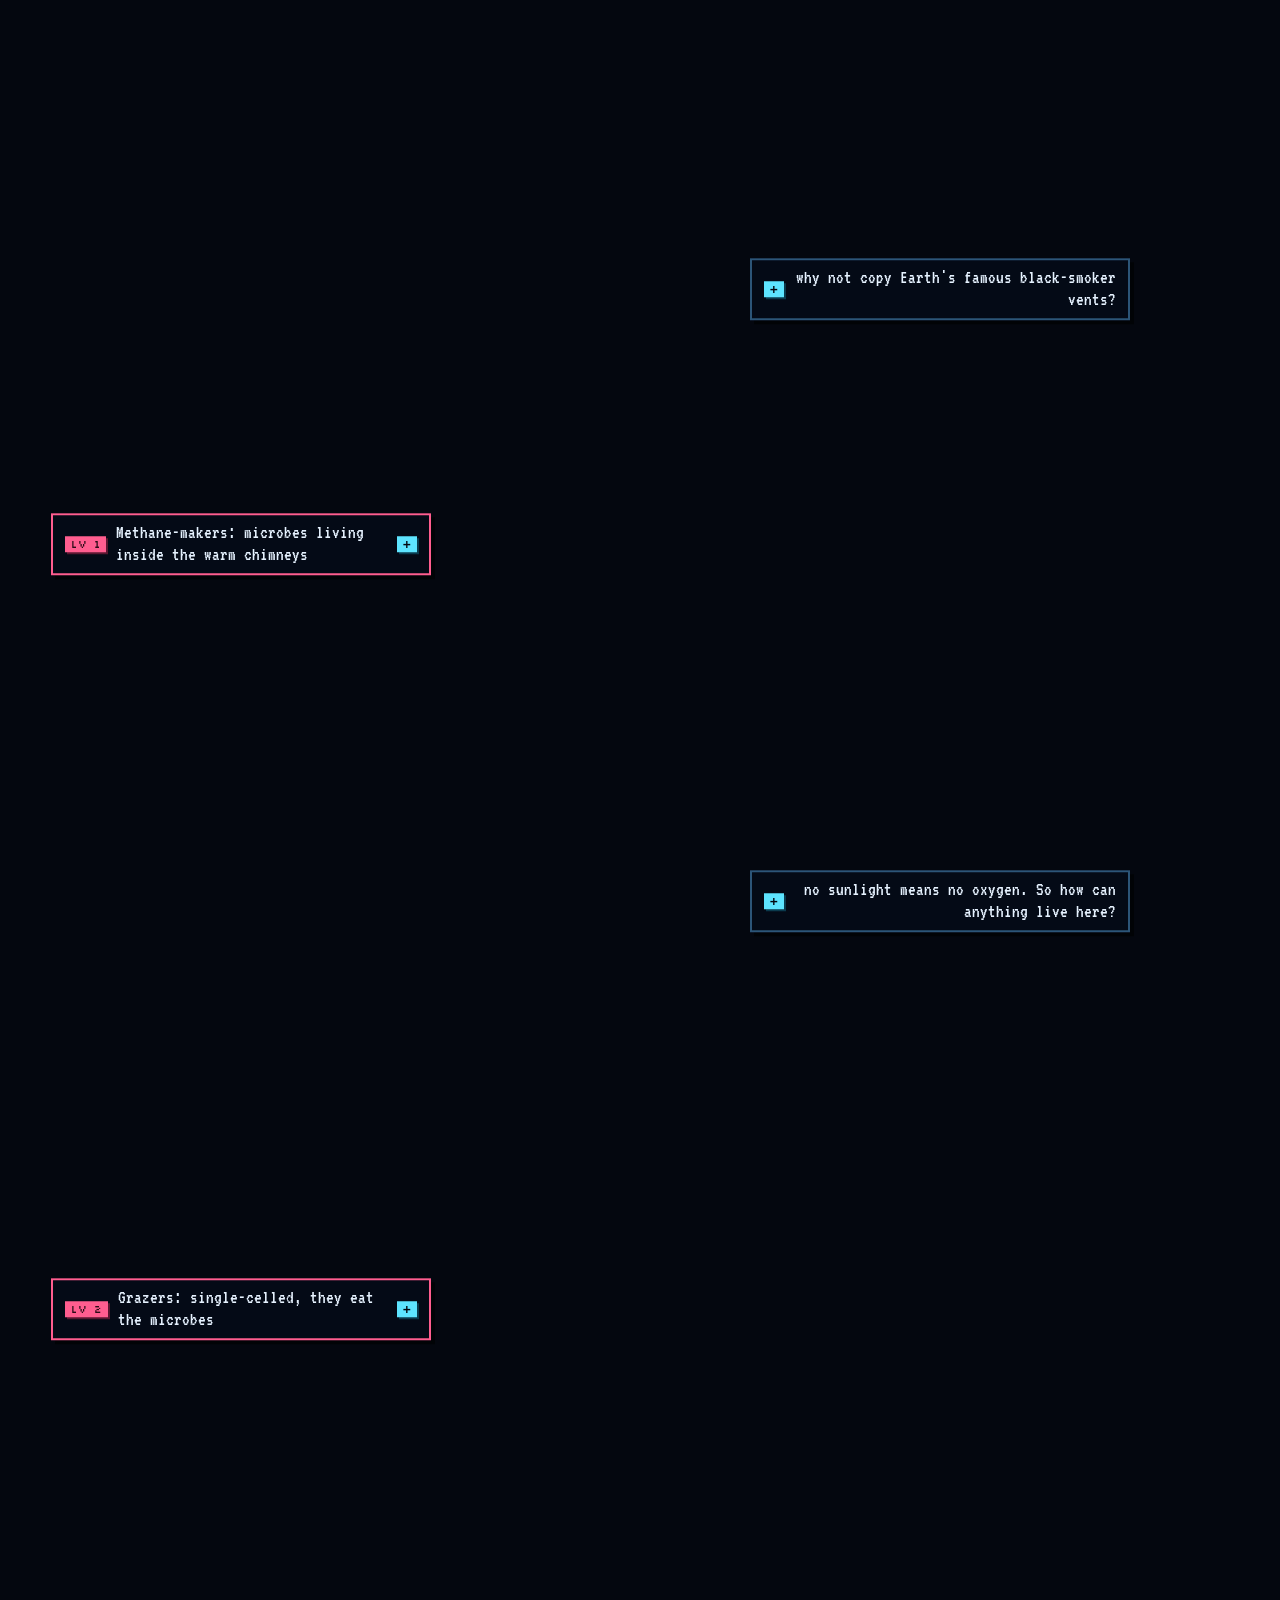
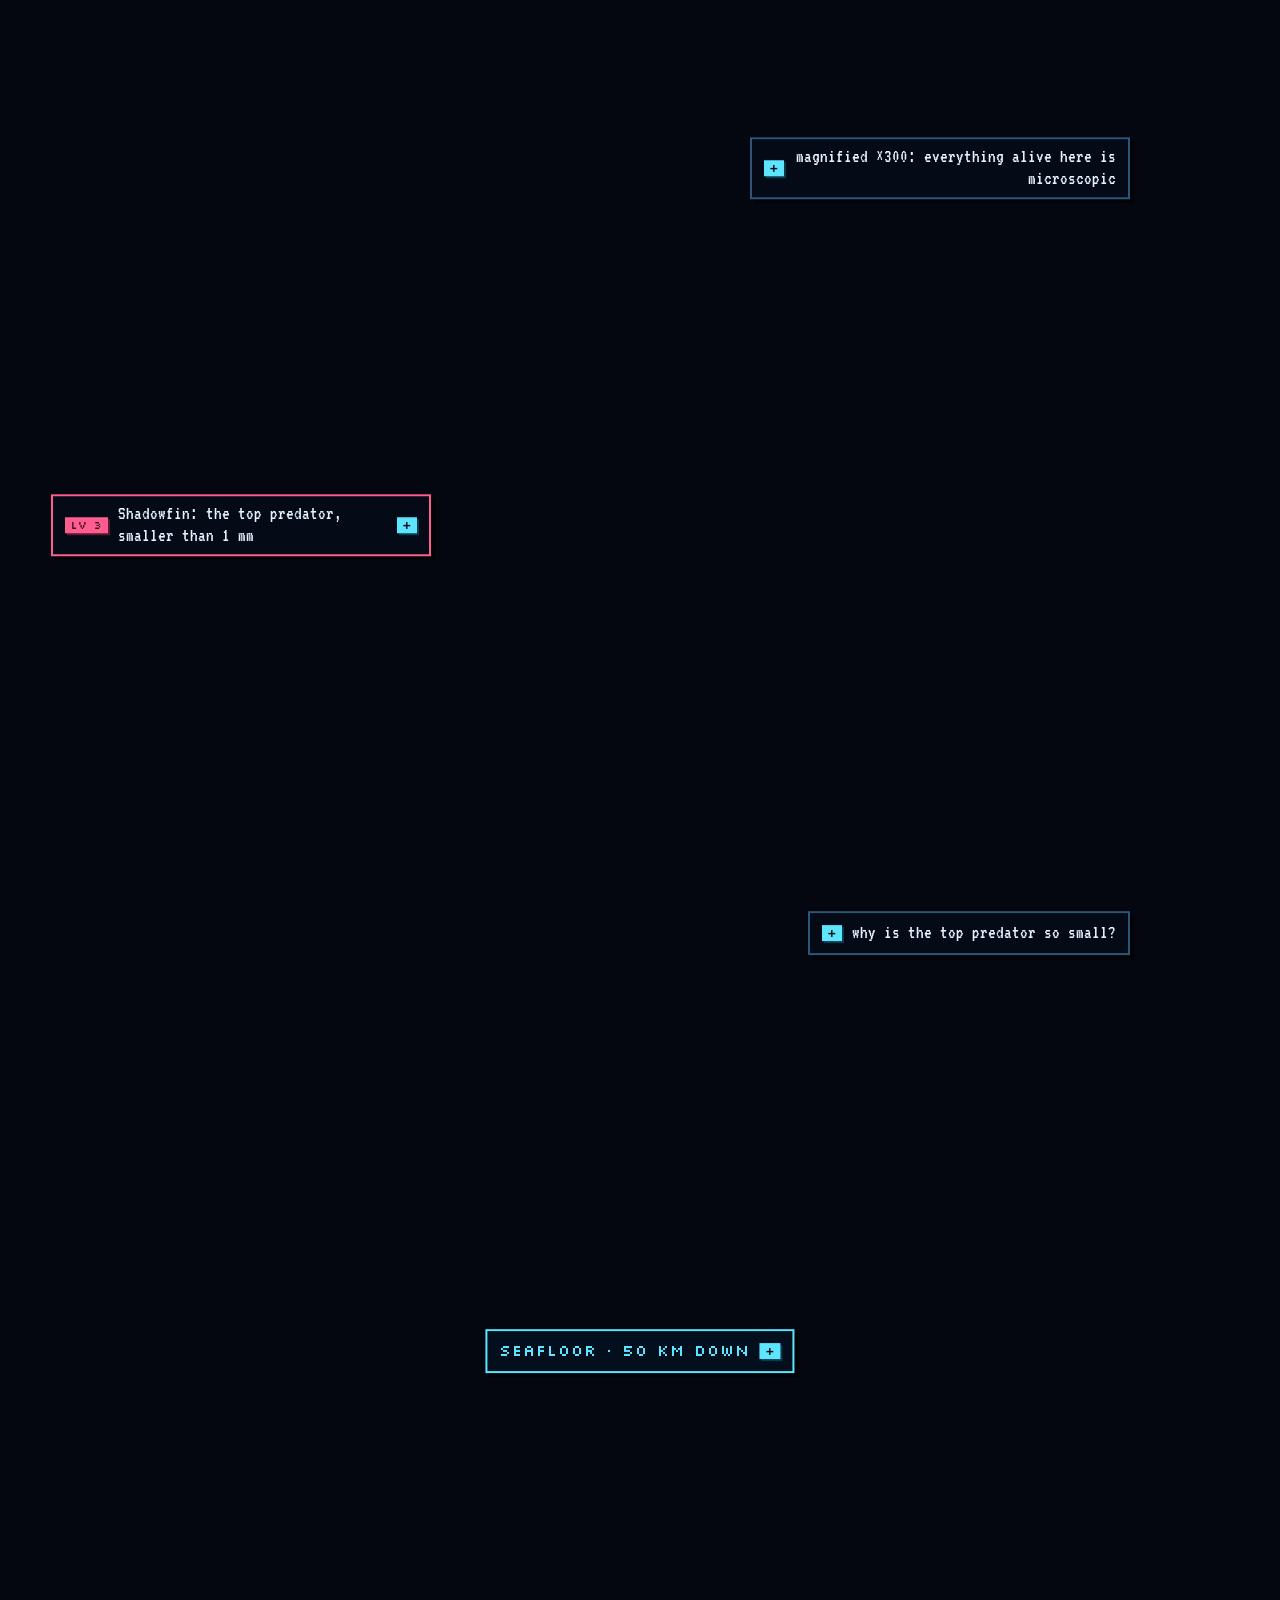
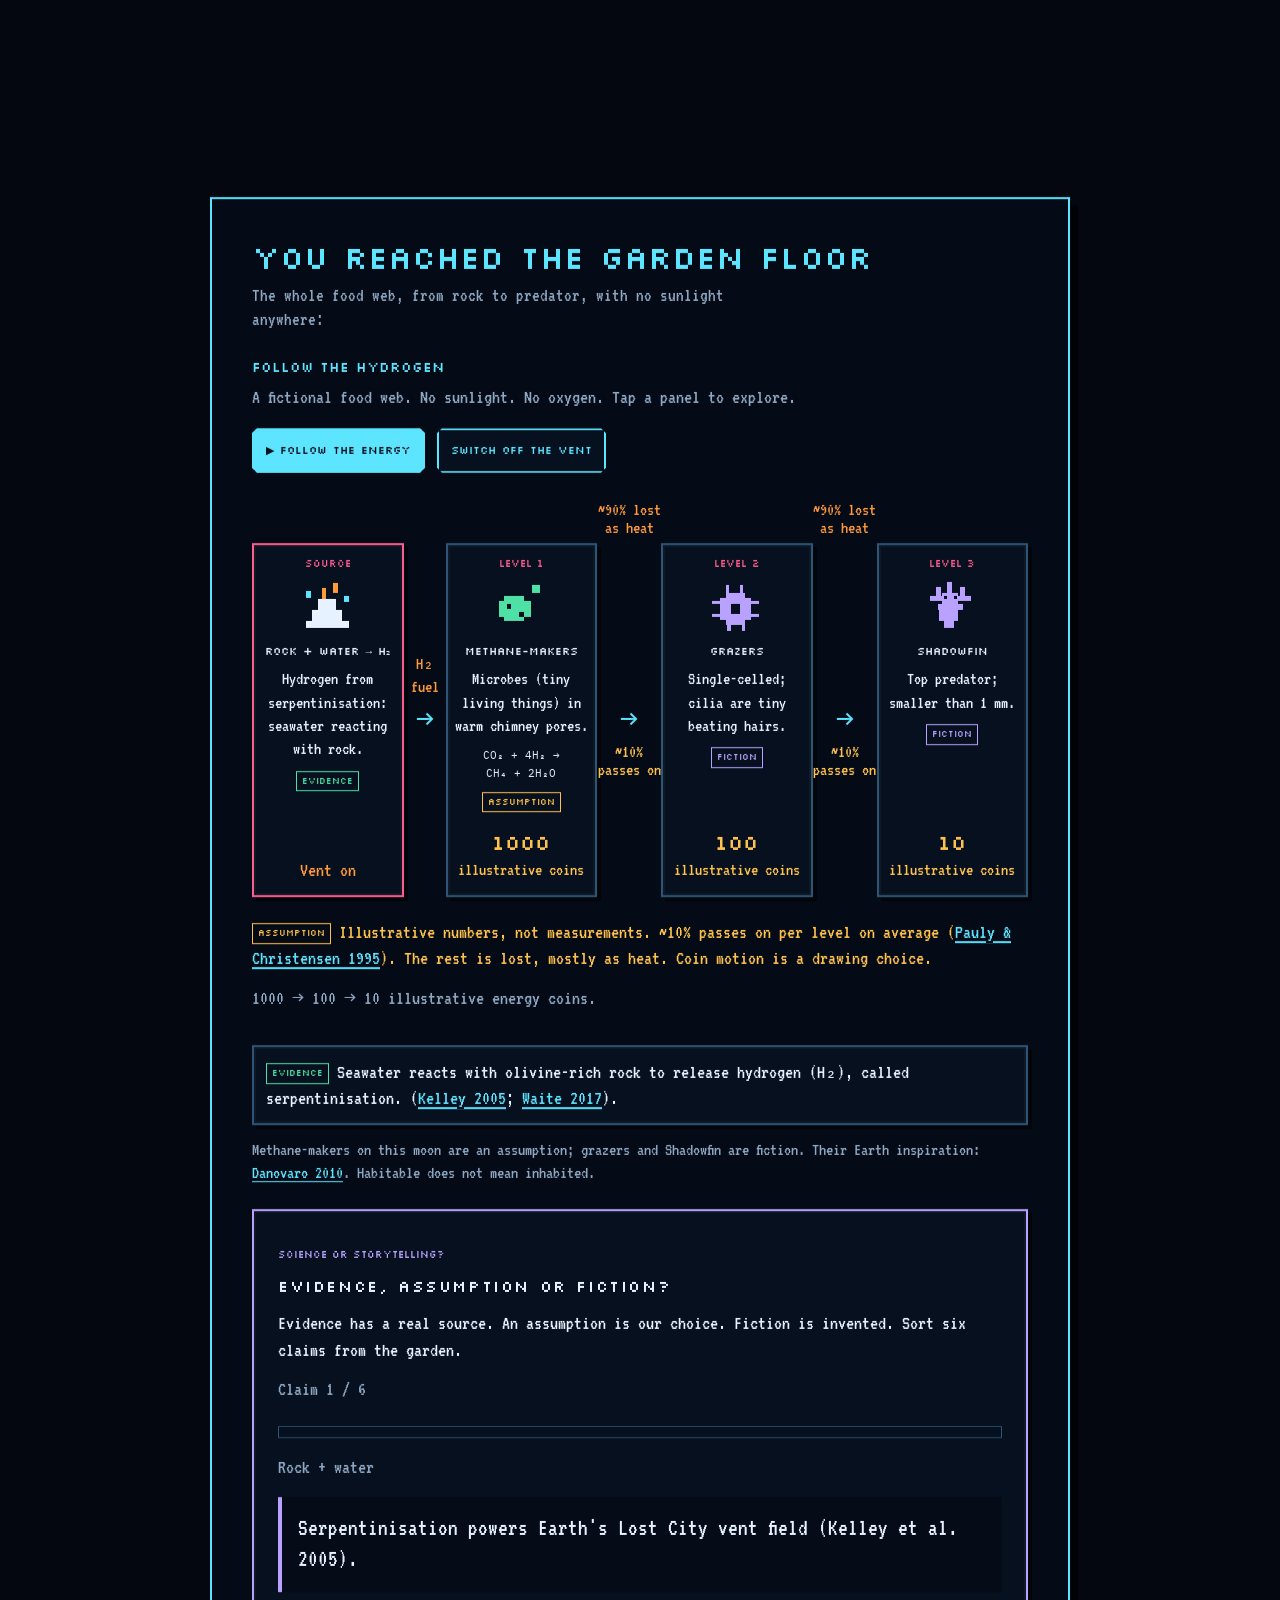
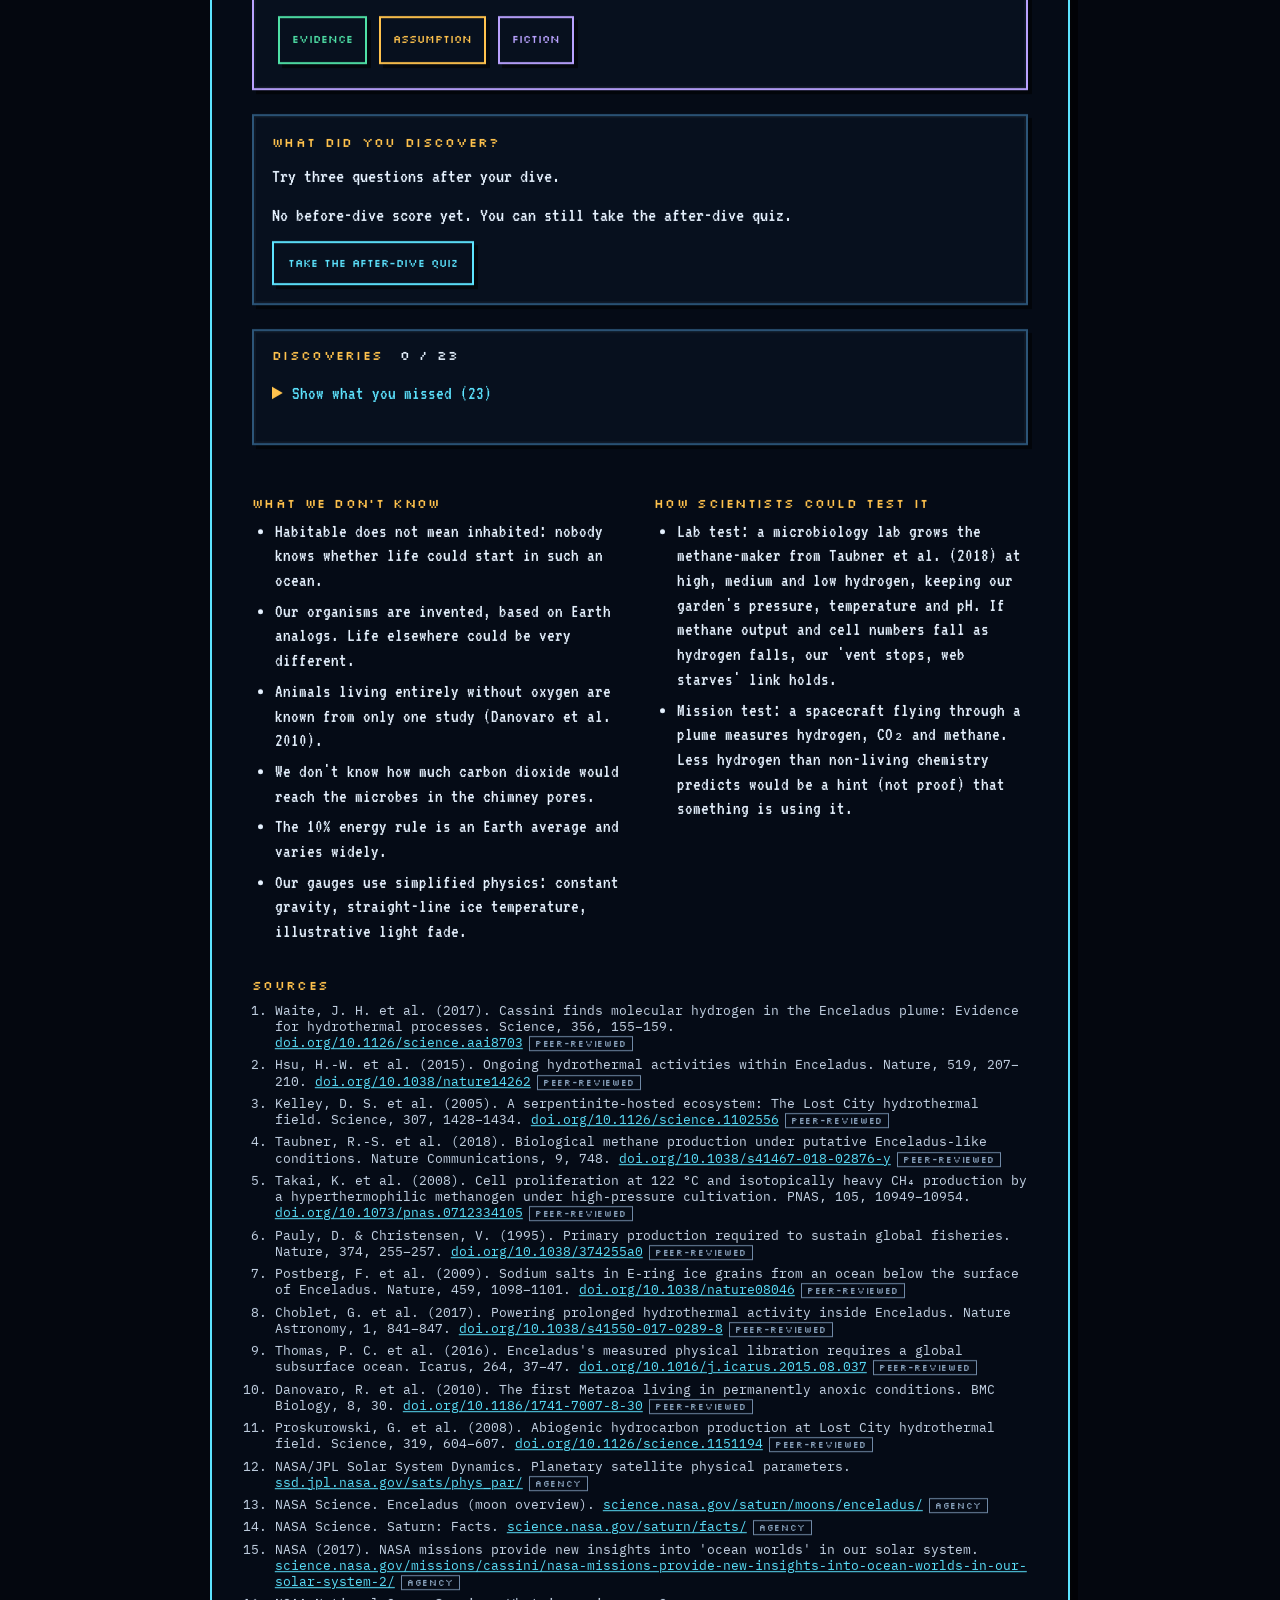
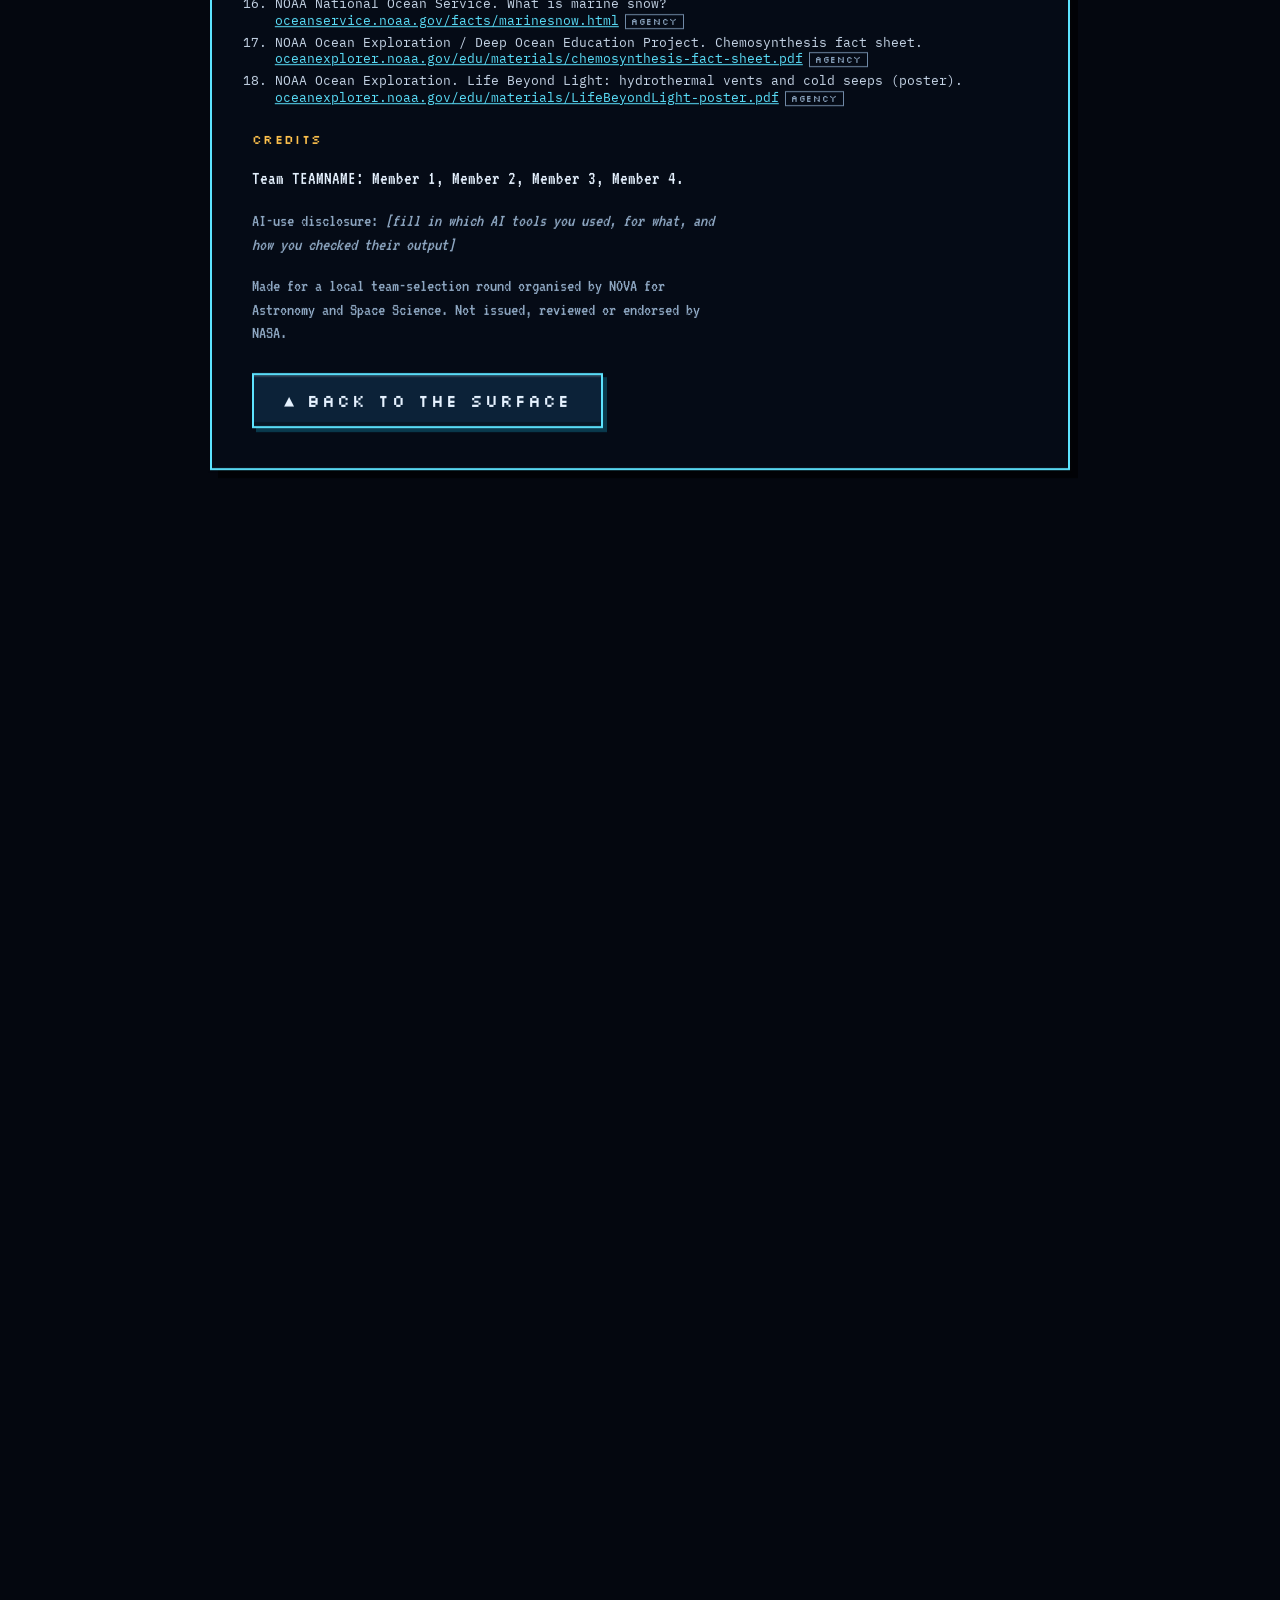
==== commit 30a8f37d: "Probe scan callouts: auto-revealed info, zone banners, mission log, specimen callouts, auto-info tog" ====
--- a/index.html
+++ b/index.html
@@ -125,17 +125,43 @@
       <span class="toast-main"></span>
       <span class="toast-sub"></span>
     </div>
-    <div class="hud-box hud-found" id="foundBox" title="Science cards opened and creatures seen under the microscope">
+    <button class="hud-box hud-found" id="foundBox" type="button" aria-controls="missionLog" aria-expanded="false" title="Discoveries: science cards opened and creatures seen under the microscope. Opens the mission log.">
       <span class="hud-label">Discoveries</span>
       <span class="found-val"><b id="foundN">0</b>/<span id="foundTotal">0</span></span>
       <span class="found-bar" aria-hidden="true"><i id="foundBar"></i></span>
-    </div>
-    <div class="scope-hint" id="scopeHint" hidden>
-      <button class="scope-hint-go" id="scopeHintGo" type="button">
-        <span aria-hidden="true">🔬</span> Tap a glowing creature to look under the microscope
-      </button>
-      <button class="scope-hint-x" id="scopeHintX" type="button" aria-label="Dismiss microscope hint">✕</button>
-    </div>
+    </button>
+    <button class="hud-box hud-auto" id="autoBtn" type="button" aria-pressed="true">Auto-info: <b>on</b></button>
+
+    <!-- Probe scan: zone banner, callout + leader line, mission log (js/app.js) -->
+    <div class="zone-banner" id="zoneBanner" aria-hidden="true" hidden>
+      <span class="zb-k" id="zbK"></span>
+      <span class="zb-title" id="zbTitle"></span>
+      <span class="zb-sub" id="zbSub"></span>
+    </div>
+    <div class="scan-leader" id="scanLeader" aria-hidden="true" hidden></div>
+    <section class="scan" id="scanCallout" aria-labelledby="scanTitle" hidden>
+      <div class="scan-head">
+        <span class="scan-k" id="scanKicker">Probe scan</span>
+        <button class="scan-x" id="scanX" type="button" aria-label="Close scan">✕</button>
+      </div>
+      <h3 class="scan-title" id="scanTitle"></h3>
+      <div class="card-tags" id="scanTags"></div>
+      <p class="scan-text"><span class="scan-full" id="scanFull" aria-hidden="true"></span><span class="scan-typed" id="scanTyped" aria-hidden="true"></span><span class="sr-only" id="scanSr"></span></p>
+      <div class="scan-btns">
+        <button class="btn-pixel btn-small" id="scanScope" type="button" hidden><span aria-hidden="true">🔬</span><span class="lbl"> Look under the microscope</span></button>
+        <button class="btn-pixel btn-small" id="scanMore" type="button"><span class="lbl">Read more </span>+</button>
+      </div>
+    </section>
+    <nav class="mlog" id="missionLog" aria-label="Mission log">
+      <div class="mlog-head">
+        <button class="mlog-toggle" id="logToggle" type="button" aria-expanded="false" aria-controls="logList" title="Mission log: everything the probe scanned or missed">
+          <span class="mlog-name">Log</span> <b id="logN">0</b>
+        </button>
+        <button class="mlog-x" id="logClose" type="button" aria-label="Close mission log">✕</button>
+      </div>
+      <p class="mlog-note" id="logNote">Scanned features. Open one to read its card.</p>
+      <ol class="mlog-list" id="logList"></ol>
+    </nav>
 
     <div class="hud-box hud-gauges" aria-live="off">
       <div class="gauge">
@@ -197,6 +223,9 @@
       </div>
     </div>
   </div>
+
+  <!-- one polite announcement per probe scan / zone (outside #hud, which is inert at the hero) -->
+  <div class="sr-only" id="scanLive" aria-live="polite" aria-atomic="true"></div>
 
   <script src="js/content.js"></script>
   <script src="js/energyflow.js"></script>
--- a/css/style.css
+++ b/css/style.css
@@ -293,7 +293,9 @@
   min-height: 44px; display: flex; align-items: center;
 }
 .hud-link:hover { border-color: var(--accent); }
-.hud-found { top: 14px; right: 130px; padding: 6px 12px; pointer-events: none; }
+.hud-found { top: 14px; right: 130px; padding: 6px 12px; font: inherit; color: inherit; text-align: left; cursor: pointer; min-height: 44px; }
+.hud-found:hover { border-color: var(--accent); }
+.hud-found:focus-visible, .hud-auto:focus-visible, .mlog button:focus-visible, .scan-x:focus-visible { outline: 3px solid var(--assume); outline-offset: 2px; }
 .found-val { display: block; font-family: var(--px); font-size: 16px; color: var(--muted); line-height: 1.1; }
 .found-val b { font-weight: 400; color: var(--assume); }
 .found-bar { display: block; height: 4px; margin-top: 4px; background: #0d1d30; border: 1px solid #1d3a57; }
@@ -301,25 +303,6 @@
 .hud-found.all .found-bar i { background: var(--evidence); }
 .hud-found.bump { animation: found-bump .3s steps(3); }
 
-/* microscope prompt shown when you reach the garden */
-.scope-hint {
-  position: absolute; left: 50%; bottom: 104px; transform: translateX(-50%);
-  display: flex; align-items: stretch; pointer-events: auto; max-width: calc(100vw - 32px);
-  border: 2px solid #b8f4ff; box-shadow: 4px 4px 0 #0a3a4d;
-  animation: hint-in .3s steps(3) both, hint-bob 1.4s steps(2) .3s infinite;
-}
-.scope-hint[hidden] { display: none; }
-.scope-hint button {
-  font: inherit; font-size: 19px; line-height: 1.2; color: var(--bg); cursor: pointer;
-  background: var(--accent); border: 0; min-height: 44px;
-}
-.scope-hint-go { padding: 8px 14px; text-align: left; }
-.scope-hint-x { min-width: 44px; border-left: 2px solid #0a3a4d !important; font-family: var(--px) !important; font-size: 13px !important; }
-.scope-hint button:hover { background: #b8f4ff; }
-.scope-hint button:focus-visible { outline: 3px solid var(--assume); outline-offset: -3px; }
-@keyframes hint-in { from { opacity: 0; transform: translate(-50%, 10px); } to { opacity: 1; transform: translate(-50%, 0); } }
-@keyframes hint-bob { 50% { transform: translate(-50%, -4px); } }
-@keyframes hint-in-m { from { opacity: 0; transform: translateY(10px); } to { opacity: 1; transform: none; } }
 
 /* end screen: discoveries + what you missed */
 .discoveries { margin: 24px 0 8px; padding: 16px 18px; }
@@ -551,11 +534,6 @@
   .hud-found .hud-label { display: none; }
   .found-val { font-size: 12px; }
   .found-val::before { content: "★ "; color: var(--assume); }
-  /* phones: while the hint shows, it takes the gauge panel's slot instead of covering labels */
-  .scope-hint { bottom: 8px; left: 8px; right: 8px; transform: none; max-width: none; animation: hint-in-m .3s steps(3) both; }
-  .scope-hint button { font-size: 18px; }
-  .scope-hint-go { flex: 1; }
-  body.hint-on #hud .hud-gauges { visibility: hidden; }
   .hud-gauges { left: 8px; right: 8px; bottom: 8px; grid-template-columns: repeat(3, 1fr); gap: 8px; padding: 5px 9px; }
   .gauge-val { font-size: 11px; }
   .gauge-bar { margin: 3px 0 0; height: 5px; }
@@ -584,3 +562,148 @@
 }
 /* HUD text changes every frame while scrolling; keep its layout work inside each box */
 .hud-box { contain: layout style; }
+
+/* =====================================================================
+   Probe scan (js/app.js): auto-info toggle, zone banners, scan callout, mission log
+   ===================================================================== */
+.hud-auto {
+  top: 98px; left: 14px; min-height: 44px; padding: 6px 12px; cursor: pointer;
+  font-family: var(--px); font-size: 10px; letter-spacing: 0.1em; text-transform: uppercase; color: var(--muted);
+}
+.hud-auto b { font-weight: 400; color: var(--evidence); }
+.hud-auto[aria-pressed="false"] b { color: var(--dim); }
+.hud-auto:hover { border-color: var(--accent); }
+
+.sr-only { position: absolute !important; width: 1px; height: 1px; overflow: hidden; clip: rect(0 0 0 0); clip-path: inset(50%); white-space: nowrap; }
+
+/* chapter title when entering a zone (words come from the zone markers) */
+.zone-banner {
+  position: absolute; left: 50%; top: 13vh; transform: translateX(-50%); pointer-events: none;
+  display: flex; flex-direction: column; align-items: center; gap: 6px; text-align: center; width: max-content; max-width: calc(100vw - 32px);
+  background: rgba(4, 10, 20, 0.88); border: 2px solid var(--line); box-shadow: var(--shadow-px); padding: 12px 22px 14px;
+}
+.zone-banner[hidden] { display: none; }
+.zb-k { font-family: var(--px); font-size: 11px; letter-spacing: 0.3em; text-transform: uppercase; color: var(--assume); }
+.zb-title {
+  font-family: var(--px); font-size: clamp(26px, 4.4vw, 54px); line-height: 1.05; text-transform: uppercase; color: var(--ink);
+  text-shadow: 4px 4px 0 #04070f, 0 0 0 #000; letter-spacing: 0.04em;
+}
+.zb-sub { font-family: var(--px); font-size: 12px; letter-spacing: 0.14em; text-transform: uppercase; color: var(--accent); background: rgba(4,12,22,0.8); padding: 3px 8px; }
+.zone-banner.show { animation: zb-life 2.6s steps(1) both; }
+.zone-banner.show .zb-title { animation: zb-title 2.6s steps(6) both; }
+@keyframes zb-life { 0% { opacity: 1; } 88% { opacity: 1; } 92% { opacity: .5; } 100% { opacity: 0; } }
+@keyframes zb-title { 0% { clip-path: inset(0 100% 0 0); } 12% { clip-path: inset(0 0 0 0); } 100% { clip-path: inset(0 0 0 0); } }
+
+/* the scan callout: unfolds from the feature's side after the beam (250 ms) */
+.scan {
+  position: absolute; left: 0; top: 0; width: min(360px, calc(50vw - 110px)); pointer-events: auto;
+  background: var(--panel-solid); border: 2px solid var(--accent); padding: 0 14px 12px;
+  box-shadow: 4px 4px 0 rgba(0,0,0,0.6), 0 0 0 2px #04070f;
+  will-change: transform;
+}
+.scan[hidden] { display: none; }
+.scan.specimen { border-color: var(--pink); }
+.scan.is-open { animation: scan-unfold .18s steps(4) .25s both; }
+.scan.is-open[data-side="right"] { animation-name: scan-unfold-r; }
+.scan.is-closing { animation: scan-fold .16s steps(3) both !important; }
+@keyframes scan-unfold { from { clip-path: inset(0 100% 0 0); } to { clip-path: inset(0 0 0 0); } }
+@keyframes scan-unfold-r { from { clip-path: inset(0 0 0 100%); } to { clip-path: inset(0 0 0 0); } }
+@keyframes scan-fold { from { clip-path: inset(0 0 0 0); } to { clip-path: inset(50% 0 50% 0); } }
+.scan-head { display: flex; align-items: center; justify-content: space-between; gap: 8px; margin: 0 -14px 0 0; }
+.scan-k { font-family: var(--px); font-size: 9px; letter-spacing: 0.2em; text-transform: uppercase; color: var(--accent); }
+.scan.specimen .scan-k { color: var(--pink); }
+.scan-x {
+  min-width: 44px; min-height: 40px; background: transparent; border: 0; border-left: 2px solid var(--line);
+  color: var(--muted); font-family: var(--px); font-size: 12px; cursor: pointer;
+}
+.scan-x:hover { color: var(--ink); background: #0b1d33; }
+.scan-title { font-family: var(--px); font-weight: 400; font-size: 14px; line-height: 1.3; text-transform: uppercase; color: var(--ink); margin: 2px 0 8px; }
+.scan .card-tags { margin-bottom: 6px; }
+.scan-text { display: grid; margin: 0 0 10px; font-size: 19px; line-height: 1.25; color: var(--ink); }
+.scan-full, .scan-typed { grid-area: 1 / 1; }
+.scan-full { visibility: hidden; }
+.scan-btns { display: flex; flex-wrap: wrap; gap: 8px; }
+.scan-leader { position: absolute; left: 0; top: 0; width: 1px; background: var(--accent); pointer-events: none; opacity: .8; }
+.scan-leader[hidden] { display: none; }
+
+/* mission log: a slim strip of pips in the left gutter; opens into a list */
+.mlog {
+  position: absolute; left: 14px; top: 152px; width: 36px; max-height: calc(100vh - 300px);
+  display: flex; flex-direction: column; pointer-events: auto;
+  background: var(--panel); border: 2px solid var(--line); box-shadow: var(--shadow-px);
+}
+.mlog-head { display: flex; align-items: stretch; }
+.mlog-toggle {
+  flex: 1; min-height: 44px; background: transparent; border: 0; color: var(--muted); cursor: pointer; padding: 4px 0;
+  font-family: var(--px); font-size: 8px; letter-spacing: 0.08em; text-transform: uppercase; display: flex; flex-direction: column; align-items: center; justify-content: center; gap: 2px;
+}
+.mlog-toggle b { font-weight: 400; color: var(--accent); font-size: 8px; }
+.mlog-x, .mlog-note { display: none; }
+.mlog-list { list-style: none; margin: 0; padding: 4px 0 6px; display: flex; flex-direction: column; align-items: center; gap: 4px; overflow-y: auto; scrollbar-width: none; }
+.mlog-list li { margin: 0; }
+.mlog-list button {
+  display: block; width: 14px; height: 10px; padding: 0; cursor: pointer;
+  background: transparent; border: 2px solid var(--line); color: var(--ink); font: inherit;
+}
+.mlog-list button:disabled { cursor: default; border-style: dotted; opacity: .55; }
+.mlog-list .ml-t { display: none; }
+.ml-scanned button { background: var(--accent); border-color: var(--accent); }
+.ml-read button { background: var(--evidence); border-color: var(--evidence); }
+.ml-missed button { border-color: var(--assume); border-style: dashed; }
+/* open: a readable list */
+.mlog.open { width: 236px; z-index: 2; background: var(--panel-solid); }
+.mlog.open .mlog-toggle { flex-direction: row; justify-content: flex-start; gap: 8px; padding: 0 10px; font-size: 10px; }
+.mlog.open .mlog-toggle b { font-size: 10px; }
+.mlog.open .mlog-x { display: block; min-width: 44px; background: transparent; border: 0; border-left: 2px solid var(--line); color: var(--muted); font-family: var(--px); font-size: 12px; cursor: pointer; }
+.mlog.open .mlog-note { display: block; margin: 0 10px 6px; font-size: 18px; line-height: 1.15; color: var(--muted); }
+.mlog.open .mlog-list { align-items: stretch; padding: 0 8px 8px; }
+.mlog.open .ml-todo { display: none; }
+.mlog.open .mlog-list button {
+  width: 100%; height: auto; min-height: 36px; display: flex; align-items: center; gap: 8px; text-align: left;
+  padding: 4px 8px; background: #0b1d33; border: 2px solid var(--line); font-size: 18px; line-height: 1.1;
+}
+.mlog.open .mlog-list button:hover { border-color: var(--accent); }
+.mlog.open .ml-t { display: inline; }
+.mlog.open .ml-ic { flex: 0 0 auto; width: 10px; height: 10px; border: 2px solid var(--accent); }
+.mlog.open .ml-scanned .ml-ic { background: var(--accent); }
+.mlog.open .ml-read .ml-ic { background: var(--evidence); border-color: var(--evidence); }
+.mlog.open .ml-missed .ml-ic { border-color: var(--assume); border-style: dashed; }
+.mlog.open .ml-missed .ml-t::after { content: " · missed"; color: var(--assume); }
+#hud.at-end .mlog:not(.open) { opacity: 0; pointer-events: none; }
+/* the slim strip only where the left gutter is wide enough not to touch the labels */
+@media (max-width: 1099px) and (min-width: 701px) { .mlog:not(.open) { display: none; } }
+
+@media (max-width: 700px) {
+  .hud-auto { top: 62px; left: 8px; padding: 4px 8px; font-size: 9px; }
+  #hud.at-end .hud-auto { opacity: 0; pointer-events: none; }
+  /* callout = bottom sheet above the gauges (or under the top HUD when something is below) */
+  .scan { width: calc(100vw - 16px); padding: 0 12px 10px; }
+  .scan.is-open, .scan.is-open[data-side="right"] { animation-name: scan-sheet; }
+  @keyframes scan-sheet { from { clip-path: inset(100% 0 0 0); } to { clip-path: inset(0 0 0 0); } }
+  .scan-text { font-size: 18px; margin-bottom: 8px; }
+  /* mission log = pull-up sheet, opened from the Discoveries box */
+  .mlog { display: none; }
+  .mlog.open {
+    display: flex; left: 0; right: 0; top: auto; bottom: 0; width: auto; max-height: 62vh;
+    border-width: 2px 0 0; animation: sheet-up .22s steps(4) both;
+  }
+  .hud-found .hud-label { display: none; }
+  .found-val::after { content: " ▴"; color: var(--accent); font-size: 10px; }
+}
+@media (prefers-reduced-motion: reduce) {
+  .scan.is-open, .scan.is-closing, .zone-banner.show, .zone-banner.show .zb-title { animation: none !important; clip-path: none !important; }
+}
+/* phones, when no full sheet fits clear of the probe and creatures: title + buttons only */
+.scan.compact .scan-text, .scan.compact .card-tags { display: none; }
+.scan.compact .scan-title { margin-bottom: 6px; }
+/* compact = one row: title, microscope, read more, close (labels stay readable to screen readers) */
+.scan.compact { display: grid; grid-template-columns: 1fr auto auto auto; align-items: center; gap: 6px; padding: 4px 0 4px 12px; }
+.scan.compact .scan-head, .scan.compact .scan-btns { display: contents; }
+.scan.compact .scan-k { display: none; }
+.scan.compact .scan-title { grid-column: 1; grid-row: 1; margin: 0; font-size: 12px; }
+.scan.compact #scanScope { grid-column: 2; grid-row: 1; }
+.scan.compact #scanMore { grid-column: 3; grid-row: 1; }
+.scan.compact .scan-x { grid-column: 4; grid-row: 1; min-height: 44px; }
+.scan.compact .btn-small { min-width: 44px; padding: 9px 10px; }
+.scan.compact .lbl { position: absolute; width: 1px; height: 1px; overflow: hidden; clip-path: inset(50%); white-space: nowrap; }
+.scan.compact .scan-btns [hidden] { display: none; }
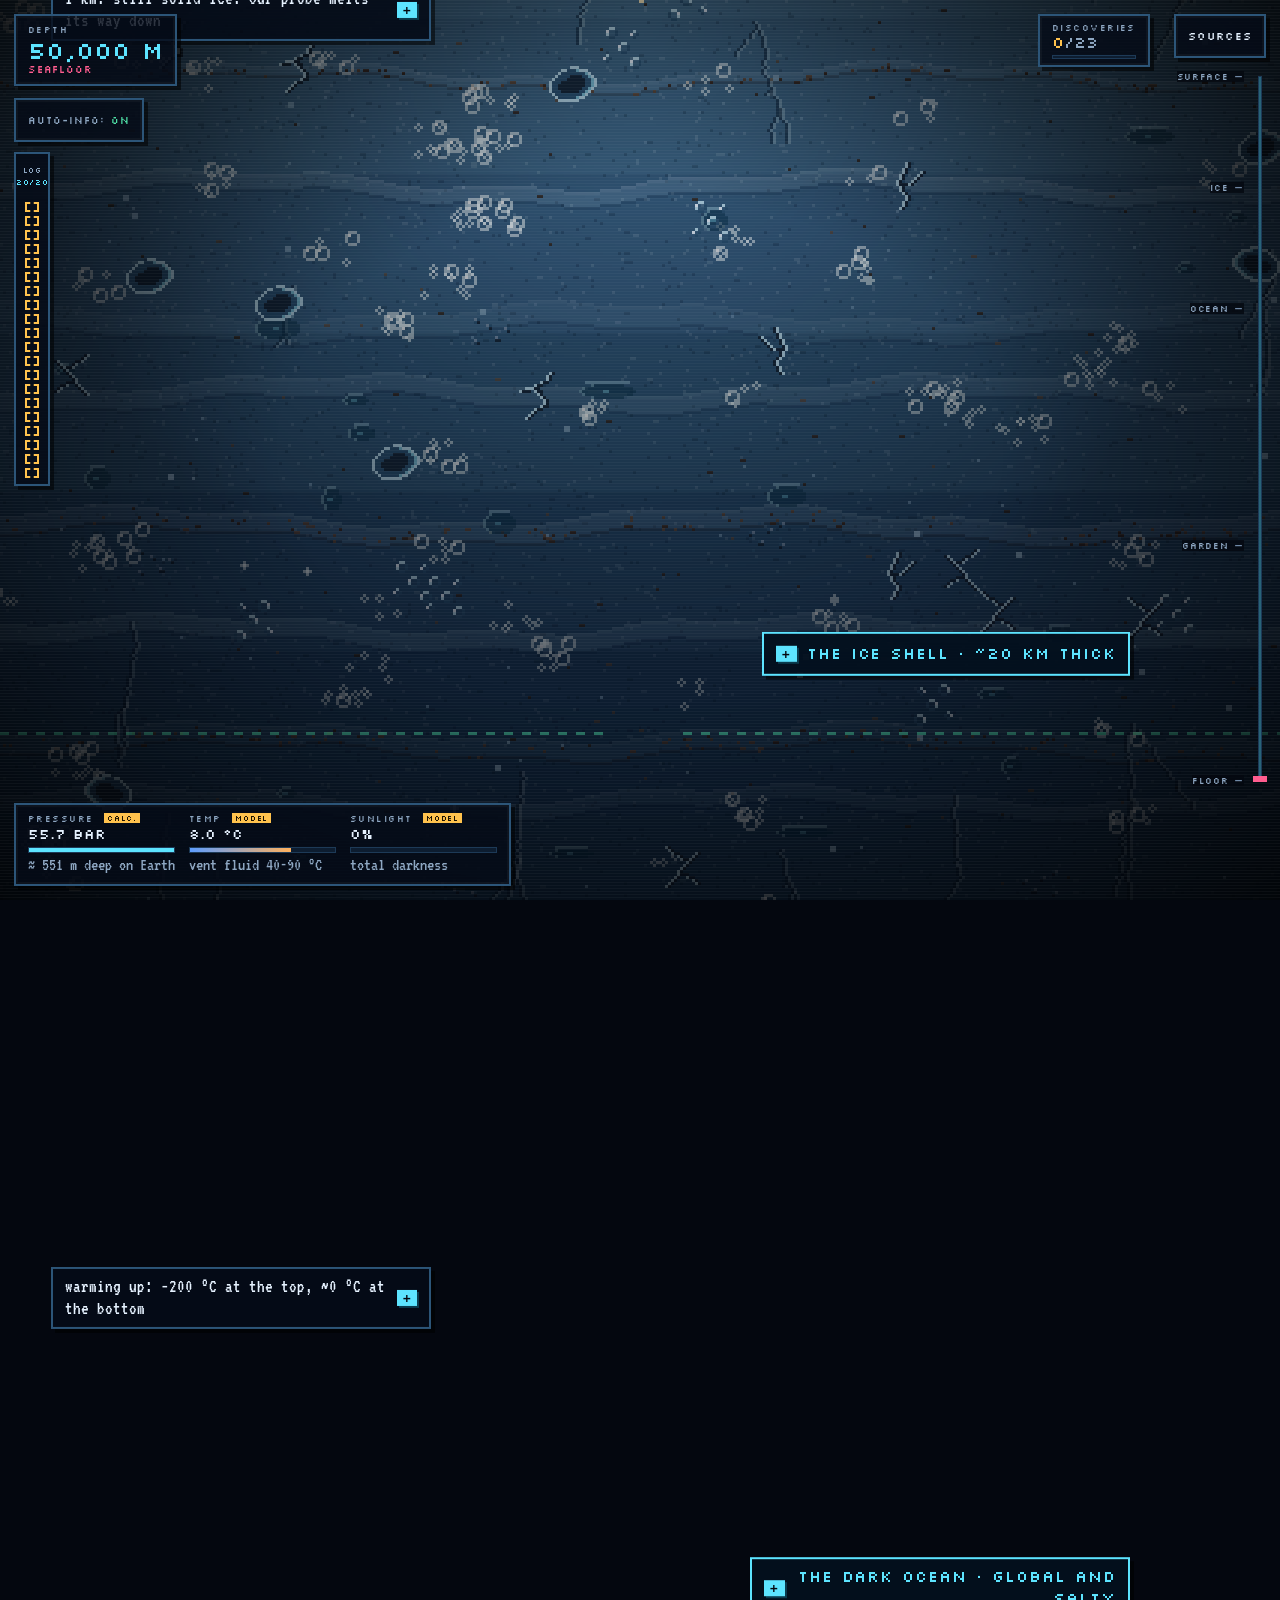
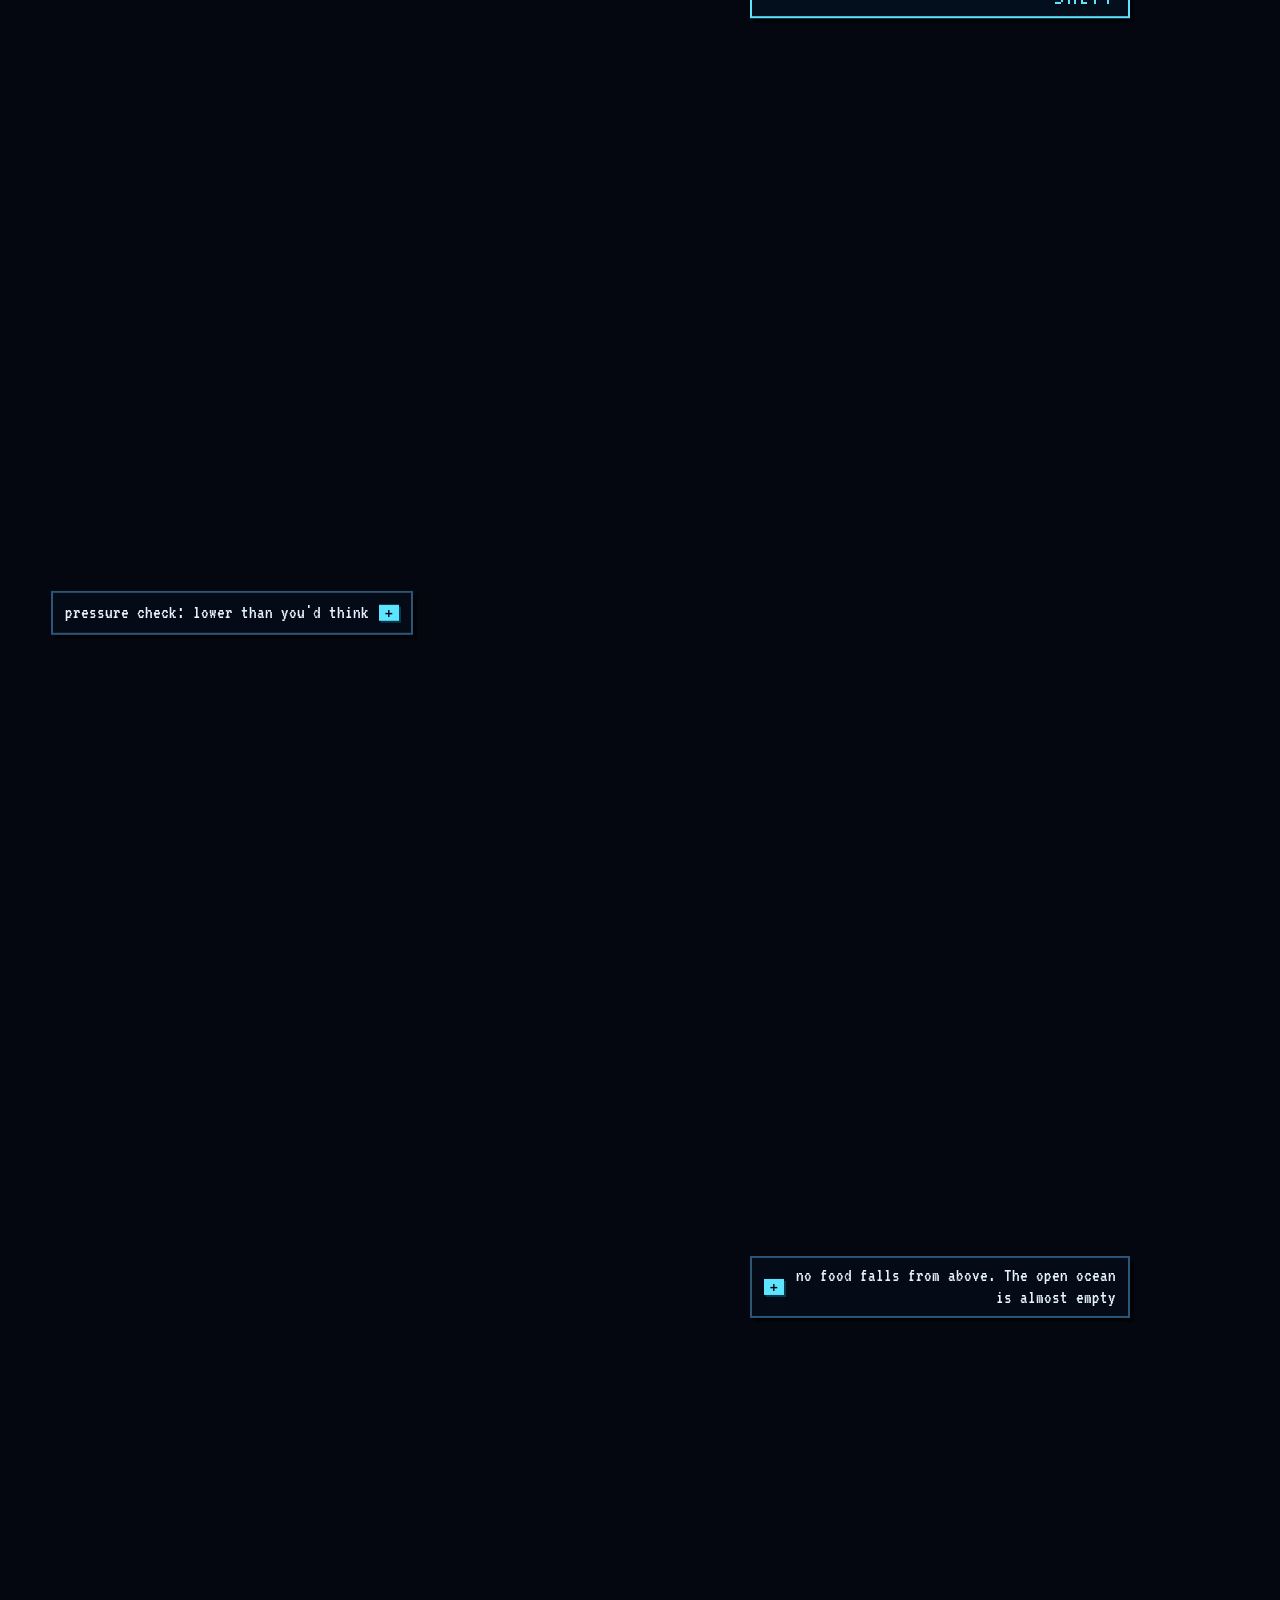
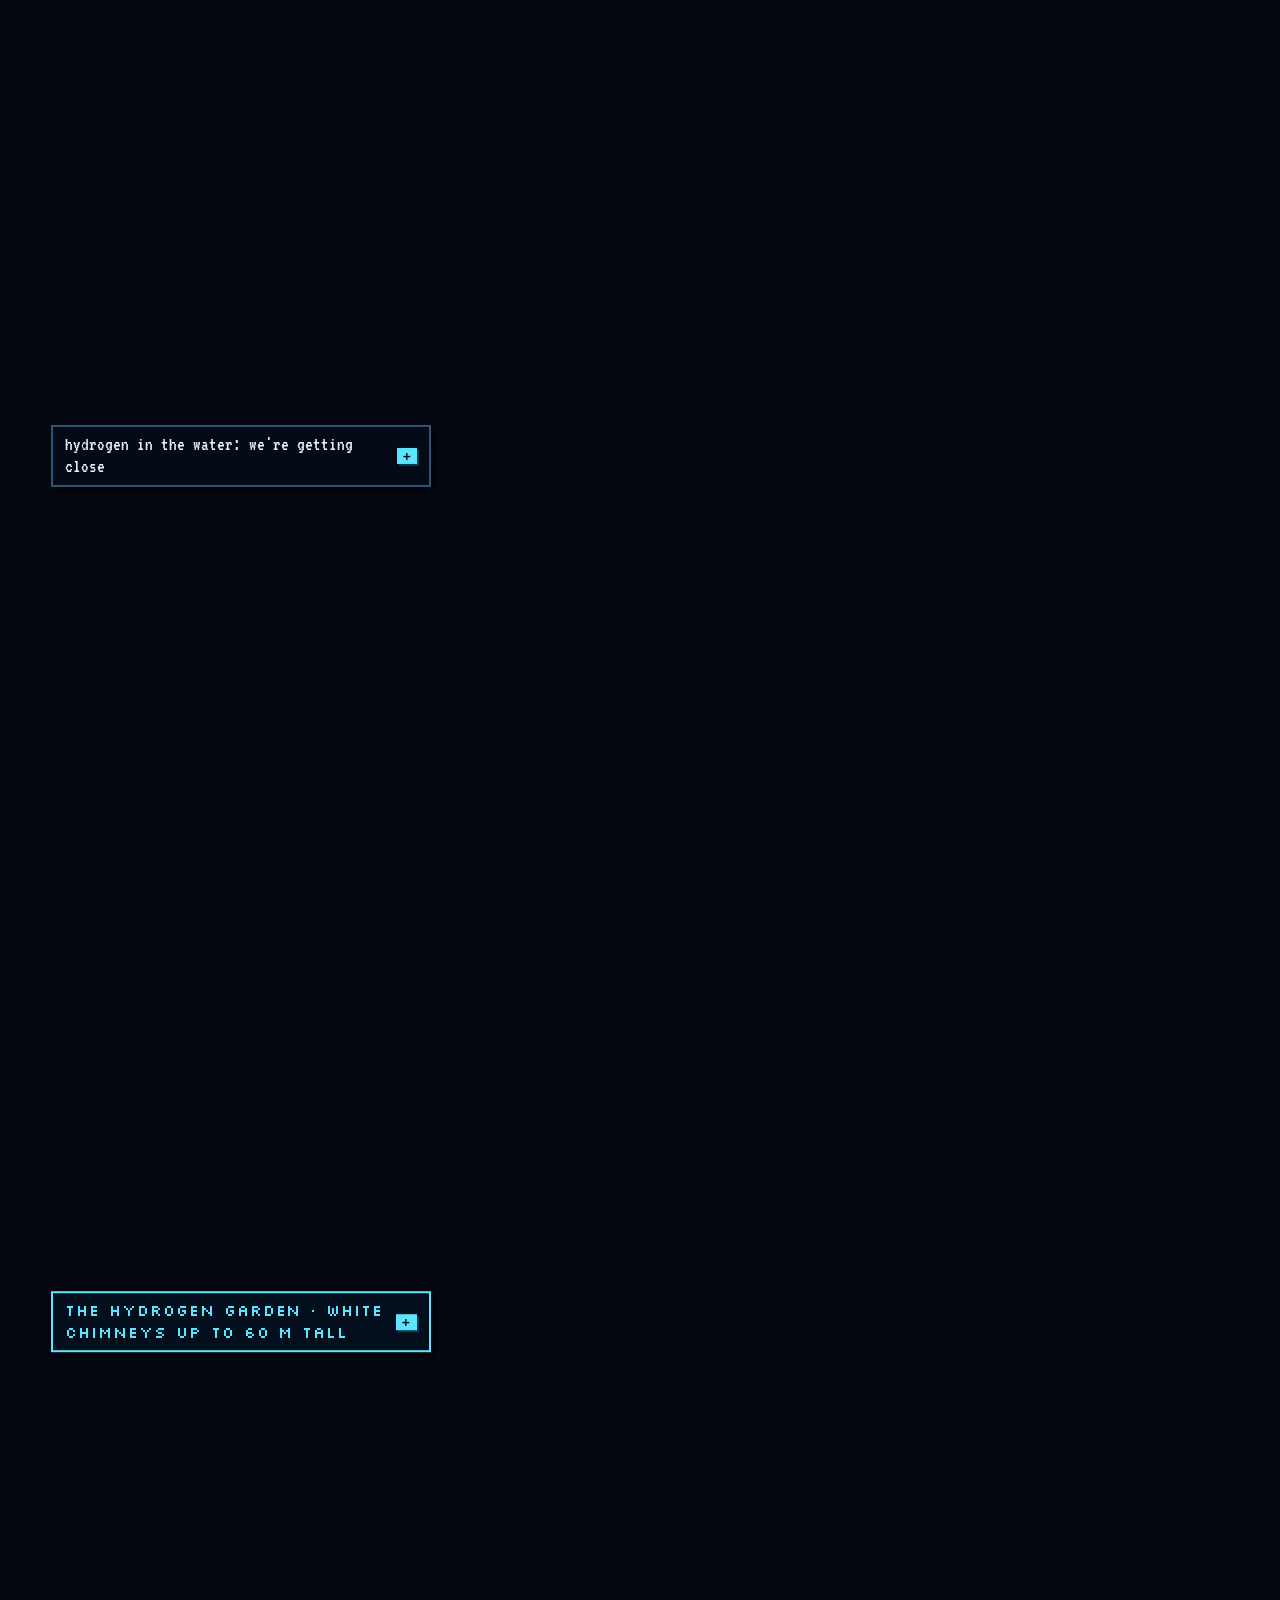
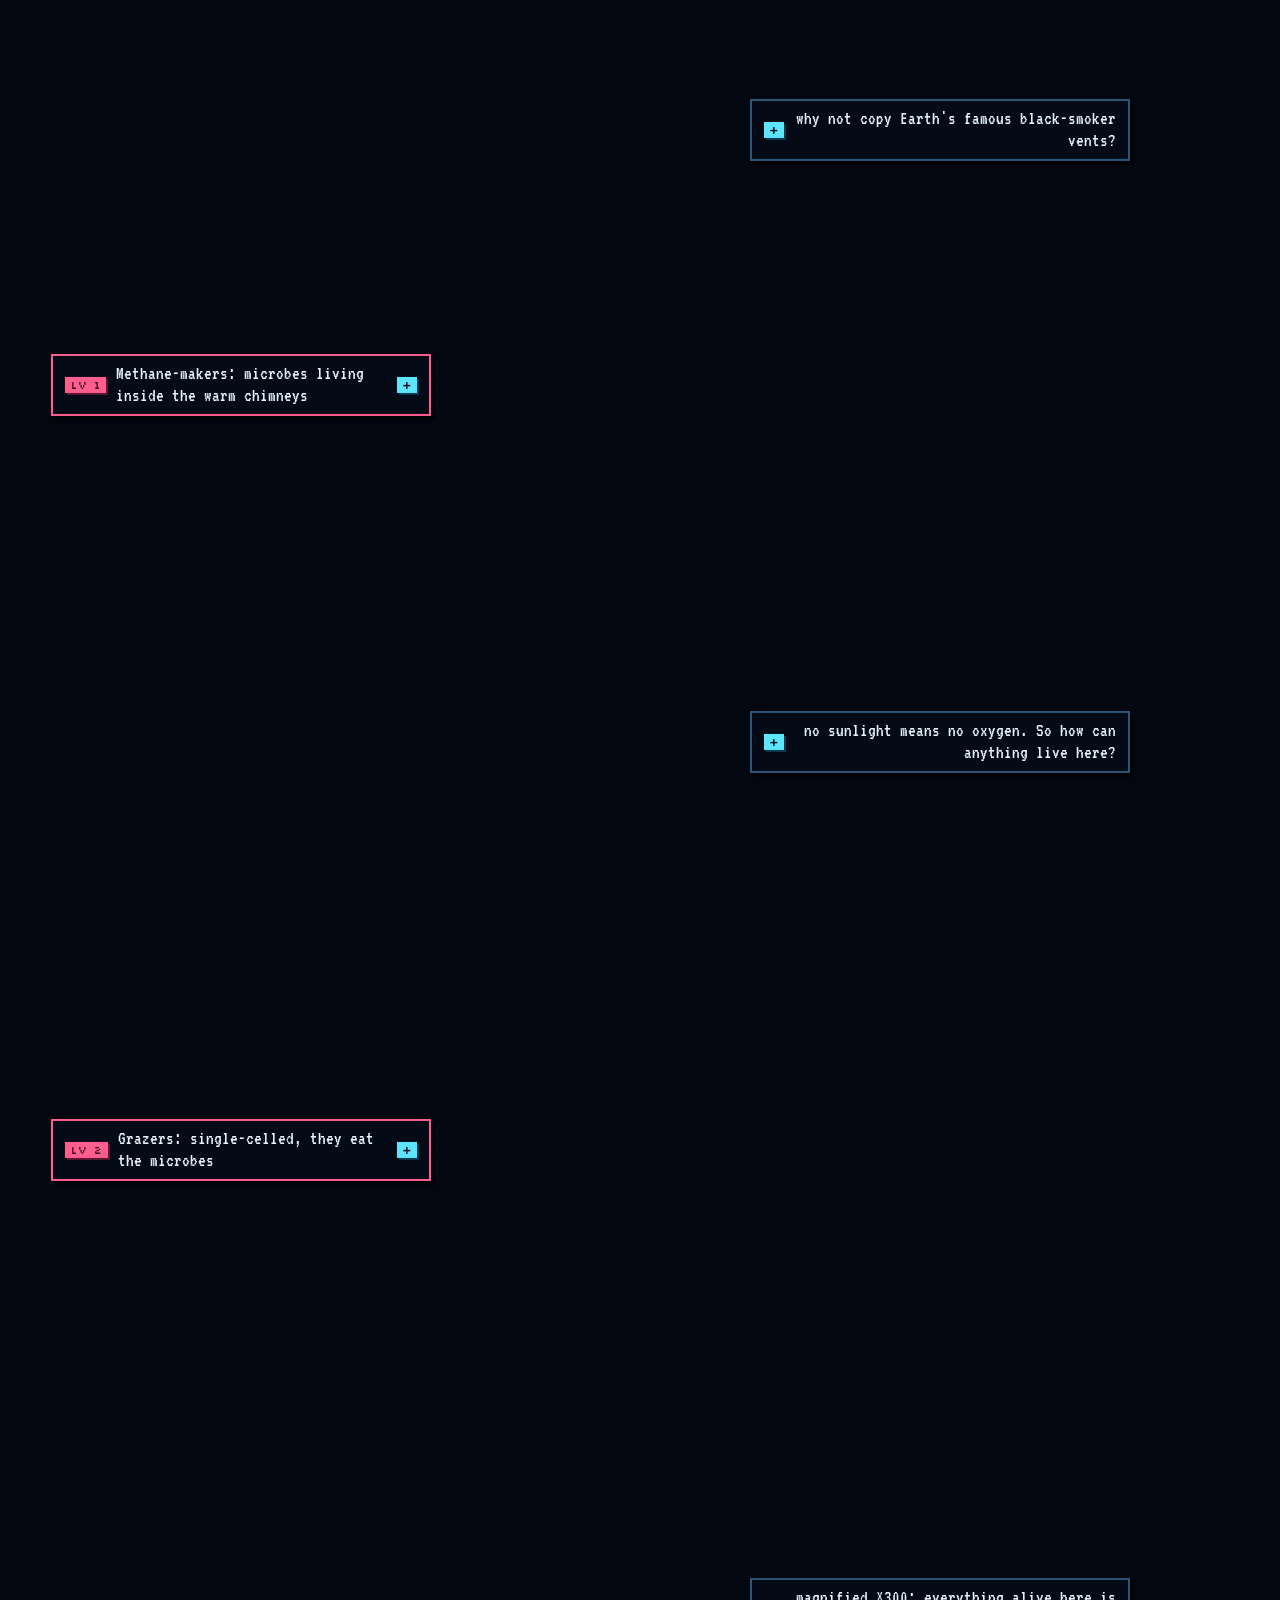
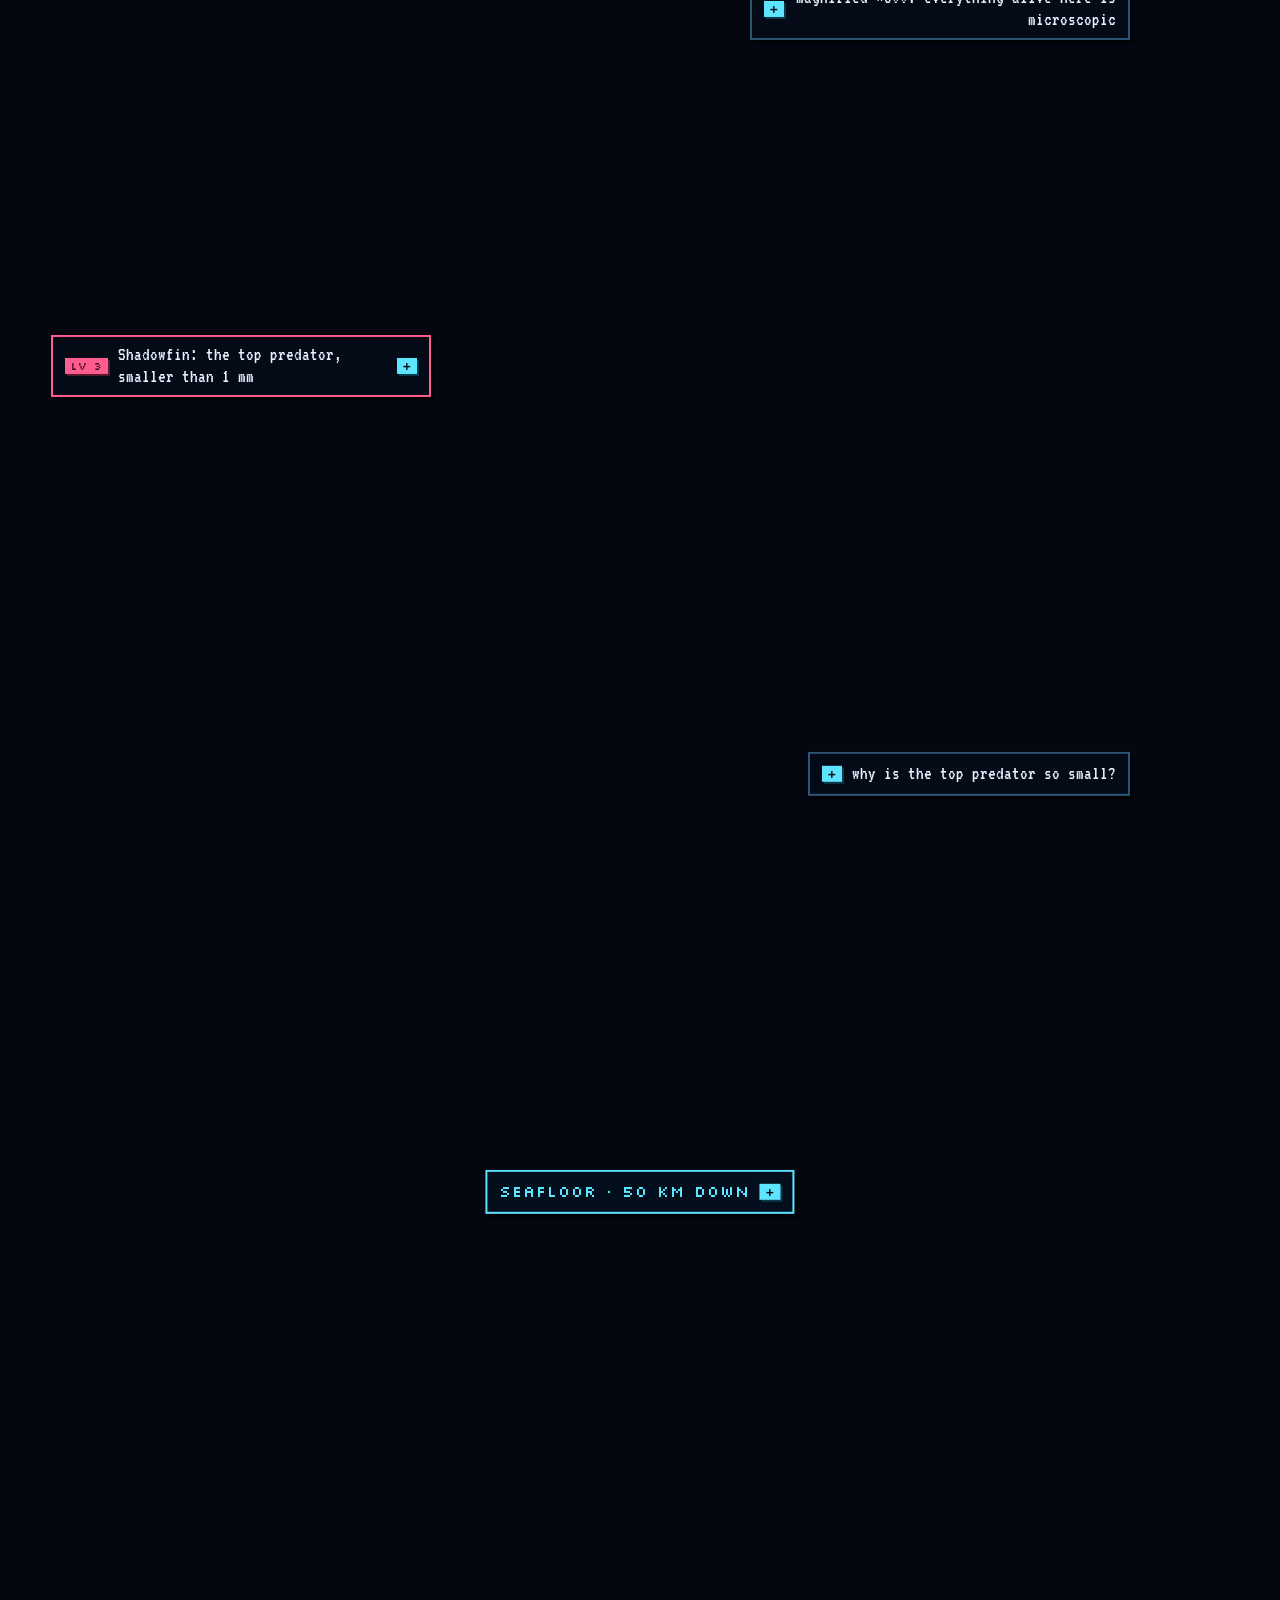
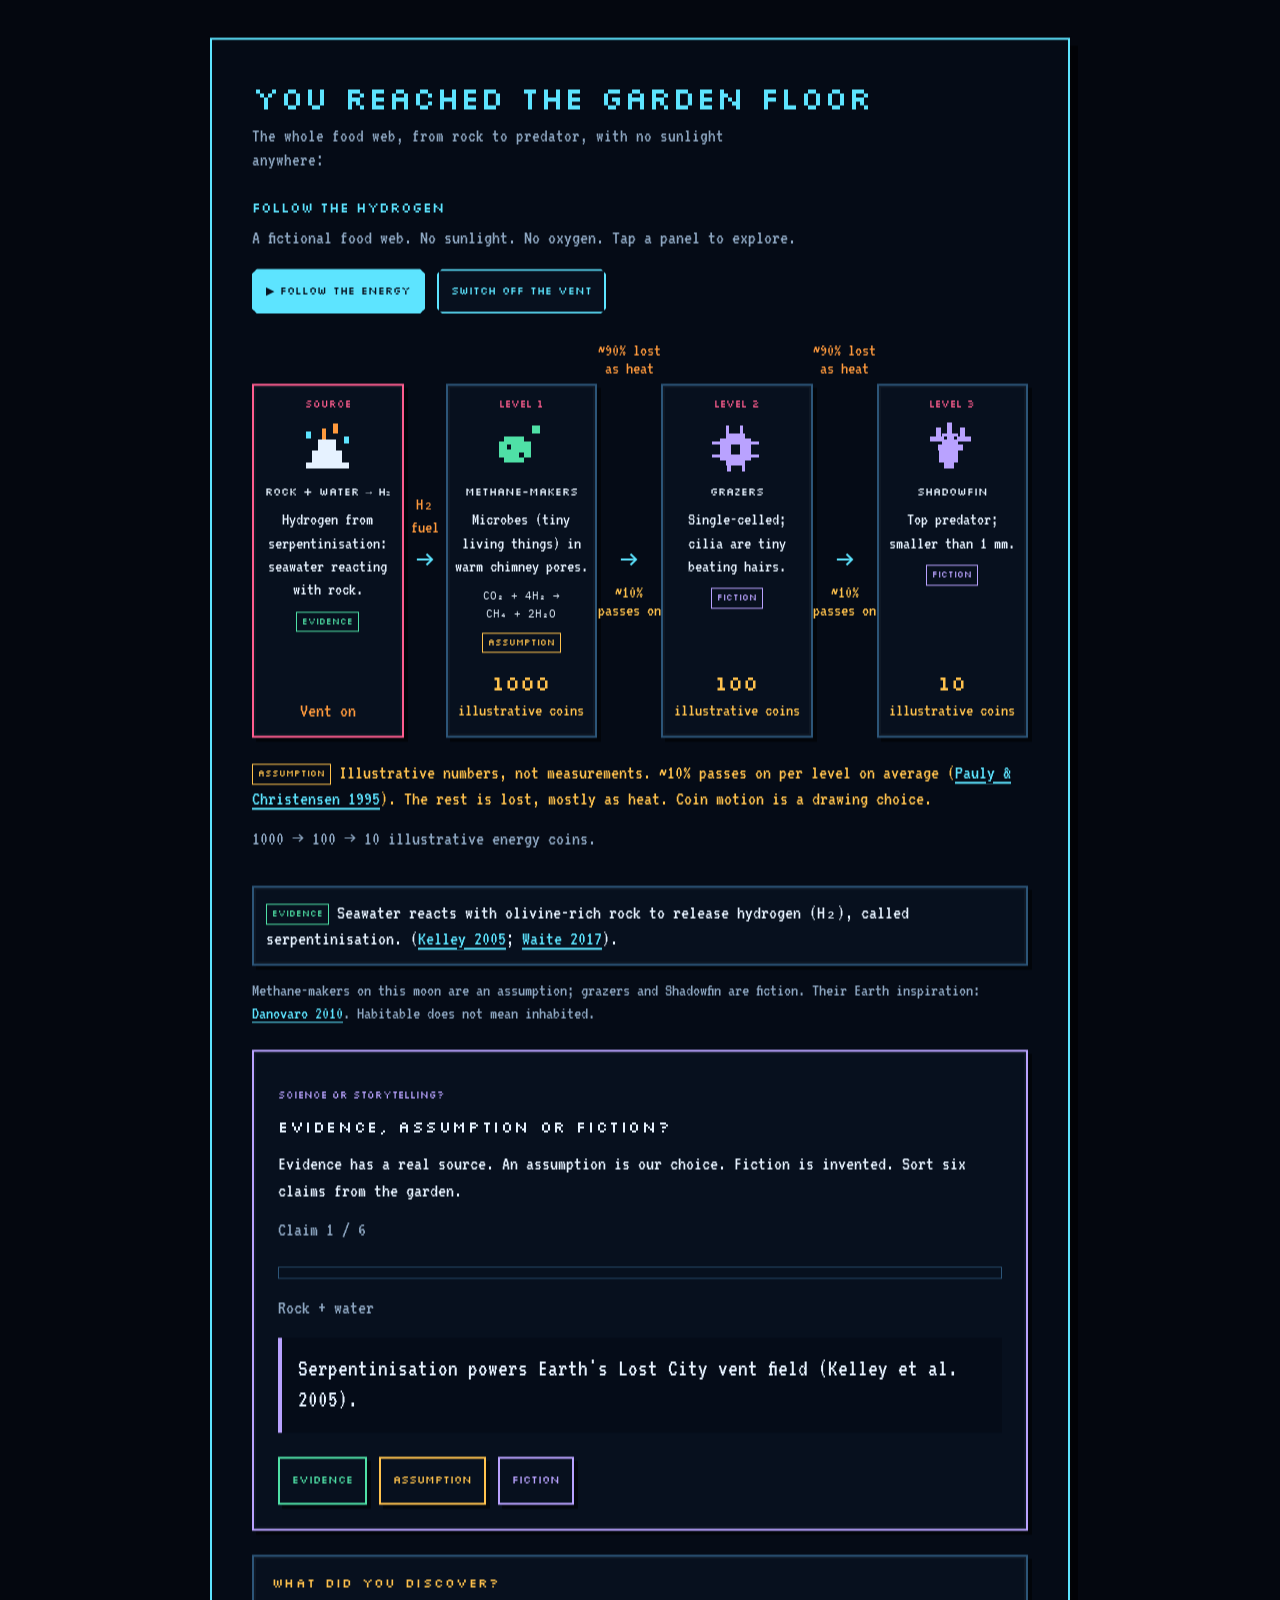
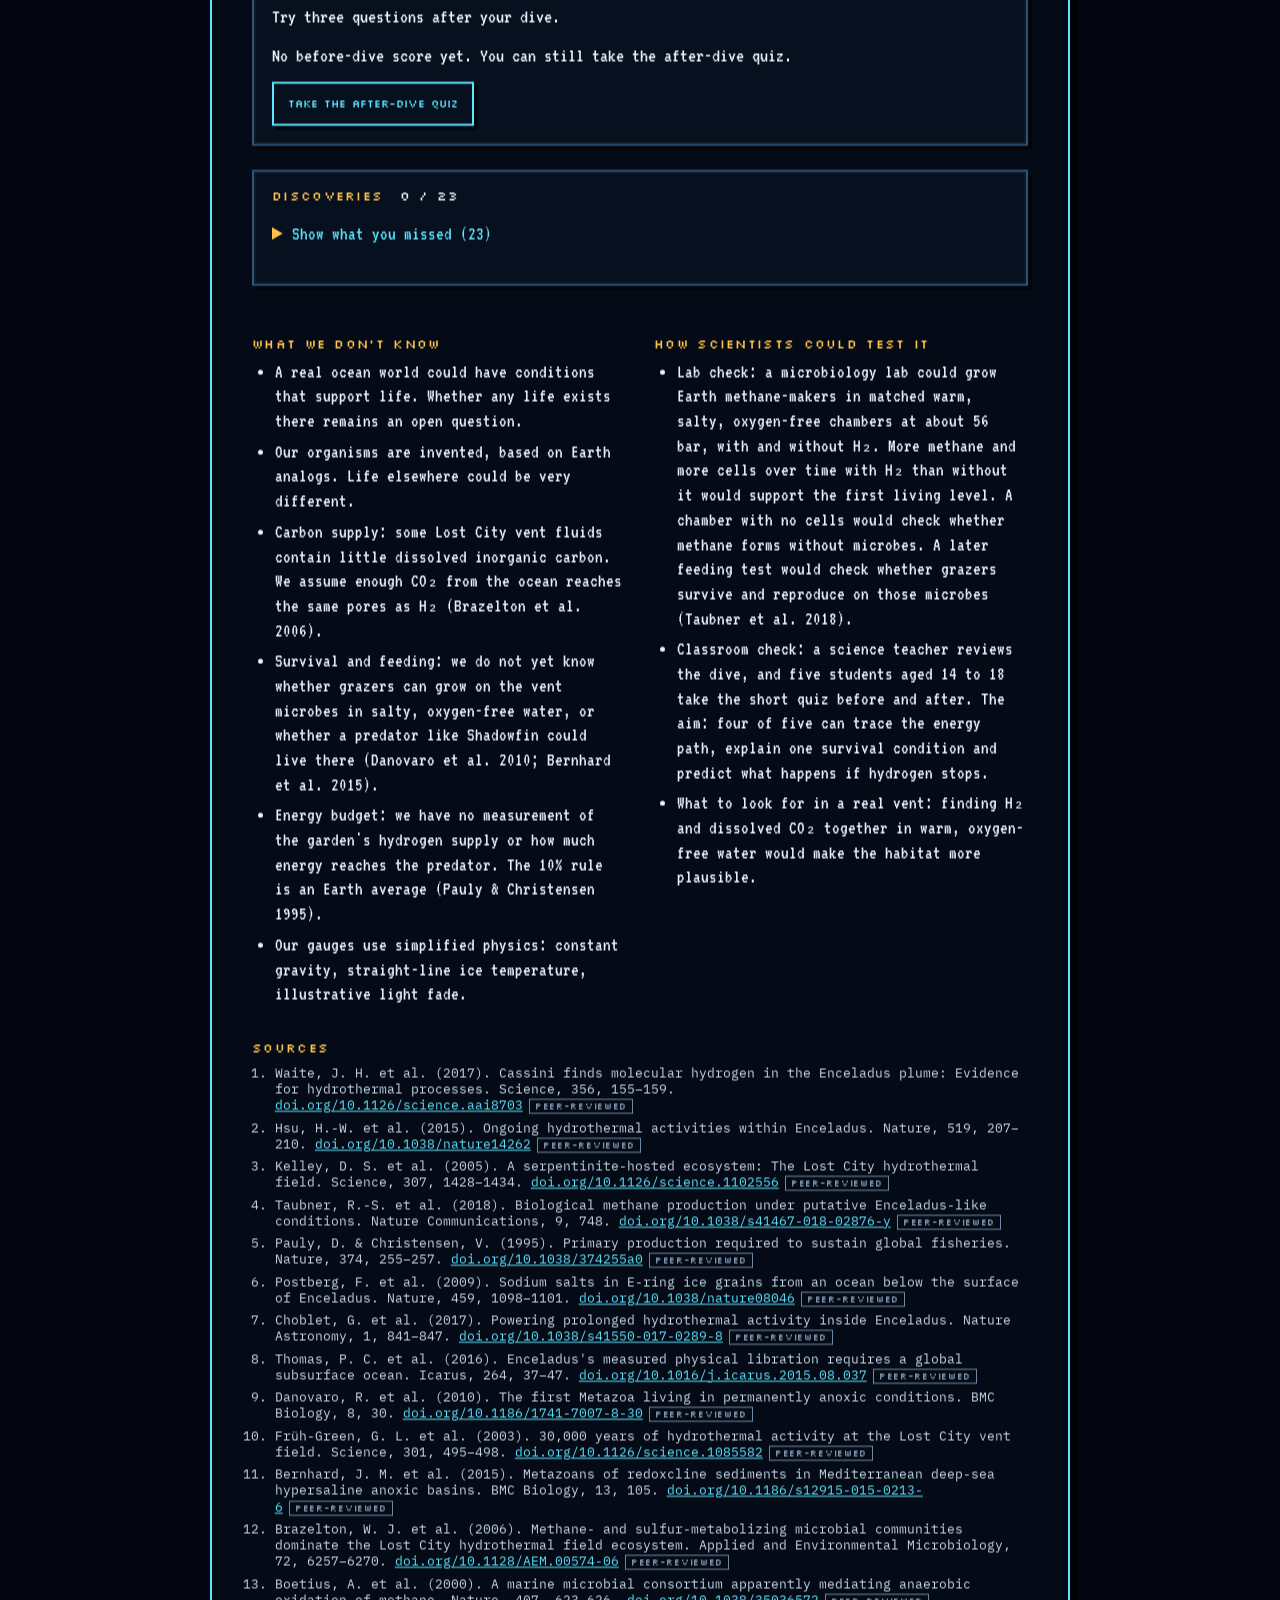
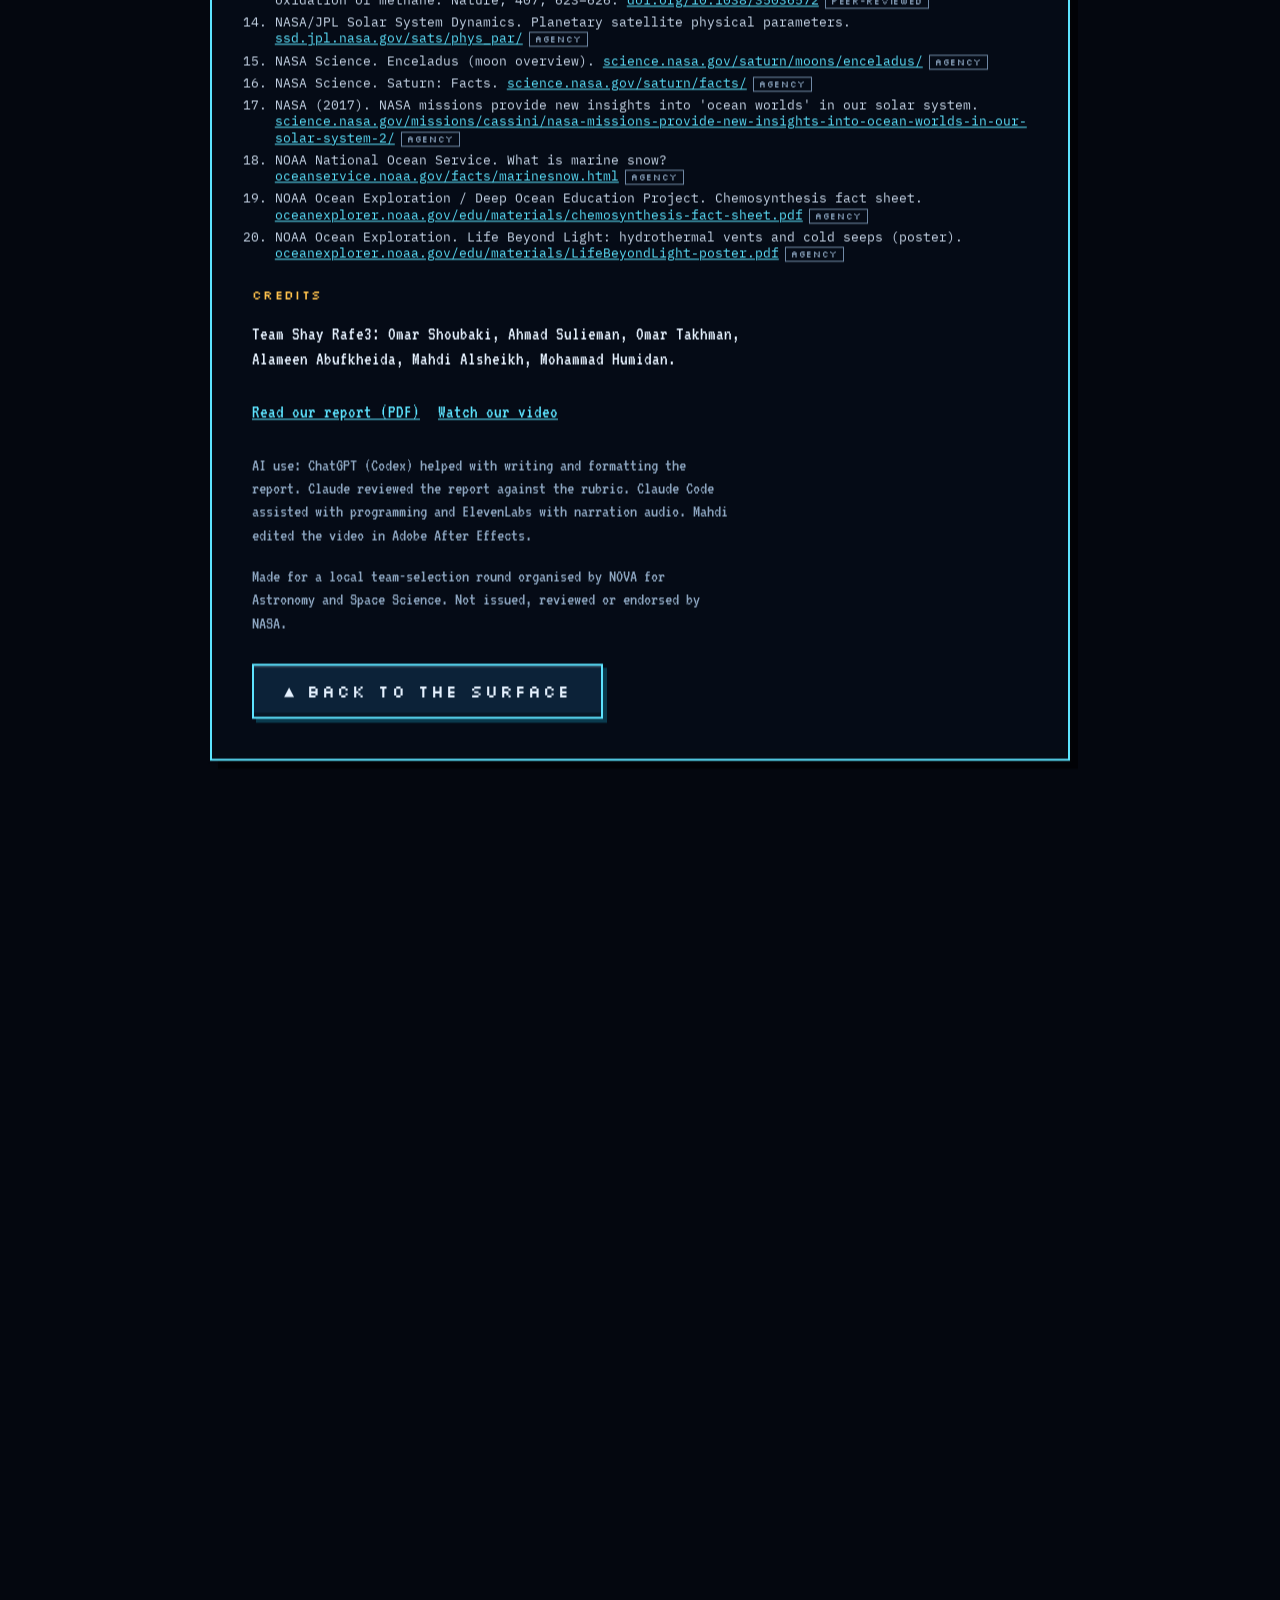
==== commit 36de45e2: "Align site with final report; creature life cycles; "To the garden" button - content.js matches Shay" ====
--- a/index.html
+++ b/index.html
@@ -44,7 +44,7 @@
       <ul class="hero-chips">
         <li>fictional world</li><li>real science</li><li>50 km dive</li>
       </ul>
-      <button class="btn-pixel" id="beginBtn" type="button">▼ Begin descent ▼</button>
+      <button class="btn-pixel" id="beginBtn" type="button">▼ To the garden ▼</button>
       <!-- Quiz entry (owned by js/quiz.js); hidden until the quiz script shows it -->
       <button class="btn-link" id="quizPreBtn" type="button" hidden>Take the 30-second quiz first</button>
       <p class="hero-note">Tap any label marked <span class="plus">+</span> to see the science</p>
@@ -103,7 +103,8 @@
 
         <h3>Credits</h3>
         <p id="credits"></p>
-        <p class="small">AI-use disclosure: <em>[fill in which AI tools you used, for what, and how you checked their output]</em></p>
+        <p class="end-links"><a id="reportLink" href="#" target="_blank" rel="noopener">Read our report (PDF)</a> <a id="videoLink" href="#" target="_blank" rel="noopener">Watch our video</a></p>
+        <p class="small" id="aiUse"></p>
         <p class="small">Made for a local team-selection round organised by NOVA for Astronomy and Space Science. Not issued, reviewed or endorsed by NASA.</p>
 
         <button class="btn-pixel" id="topBtn" type="button">▲ Back to the surface</button>
@@ -218,6 +219,7 @@
           <ul class="scope-lines" id="scopeLines"></ul>
           <p class="scope-eq" id="scopeEq" hidden></p>
           <ul class="scope-legend" id="scopeLegend"></ul>
+          <div class="cycle" id="scopeCycle" hidden></div>
           <button class="btn-pixel btn-small" id="scopeCard" type="button">Read the science +</button>
         </div>
       </div>
--- a/css/style.css
+++ b/css/style.css
@@ -707,3 +707,16 @@
 .scan.compact .btn-small { min-width: 44px; padding: 9px 10px; }
 .scan.compact .lbl { position: absolute; width: 1px; height: 1px; overflow: hidden; clip-path: inset(50%); white-space: nowrap; }
 .scan.compact .scan-btns [hidden] { display: none; }
+
+/* life cycle (cards + microscope): numbered steps that loop back */
+.cycle { margin: 14px 0 4px; padding: 10px 12px; border: 2px dashed var(--fiction); background: rgba(185,162,255,0.06); }
+.cycle[hidden] { display: none; }
+.cycle h4 { font-family: var(--px); font-weight: 400; font-size: 10px; letter-spacing: 0.14em; text-transform: uppercase; color: var(--fiction); margin: 0 0 8px; }
+.cycle-steps { list-style: none; counter-reset: cyc; margin: 0; padding: 0 !important; display: flex; flex-wrap: wrap; align-items: stretch; gap: 6px; }
+.cycle-steps li { counter-increment: cyc; flex: 1 1 120px; margin: 0 !important; padding: 6px 8px; border: 1px solid var(--line); background: #0b1d33; font-size: 18px; line-height: 1.2; }
+.cycle-steps li::before { content: counter(cyc) " "; font-family: var(--px); font-size: 10px; color: var(--fiction); }
+.cycle-steps li.cycle-back { flex: 0 0 auto; counter-increment: none; border-style: dashed; color: var(--fiction); font-family: var(--px); font-size: 10px; text-transform: uppercase; display: flex; align-items: center; }
+.cycle-steps li.cycle-back::before { content: none; }
+.cycle-note { margin: 8px 0 0; font-size: 18px; line-height: 1.25; color: var(--muted); }
+.end-links { display: flex; flex-wrap: wrap; gap: 10px 18px; }
+.end-links a { color: var(--accent); min-height: 44px; display: inline-flex; align-items: center; }
